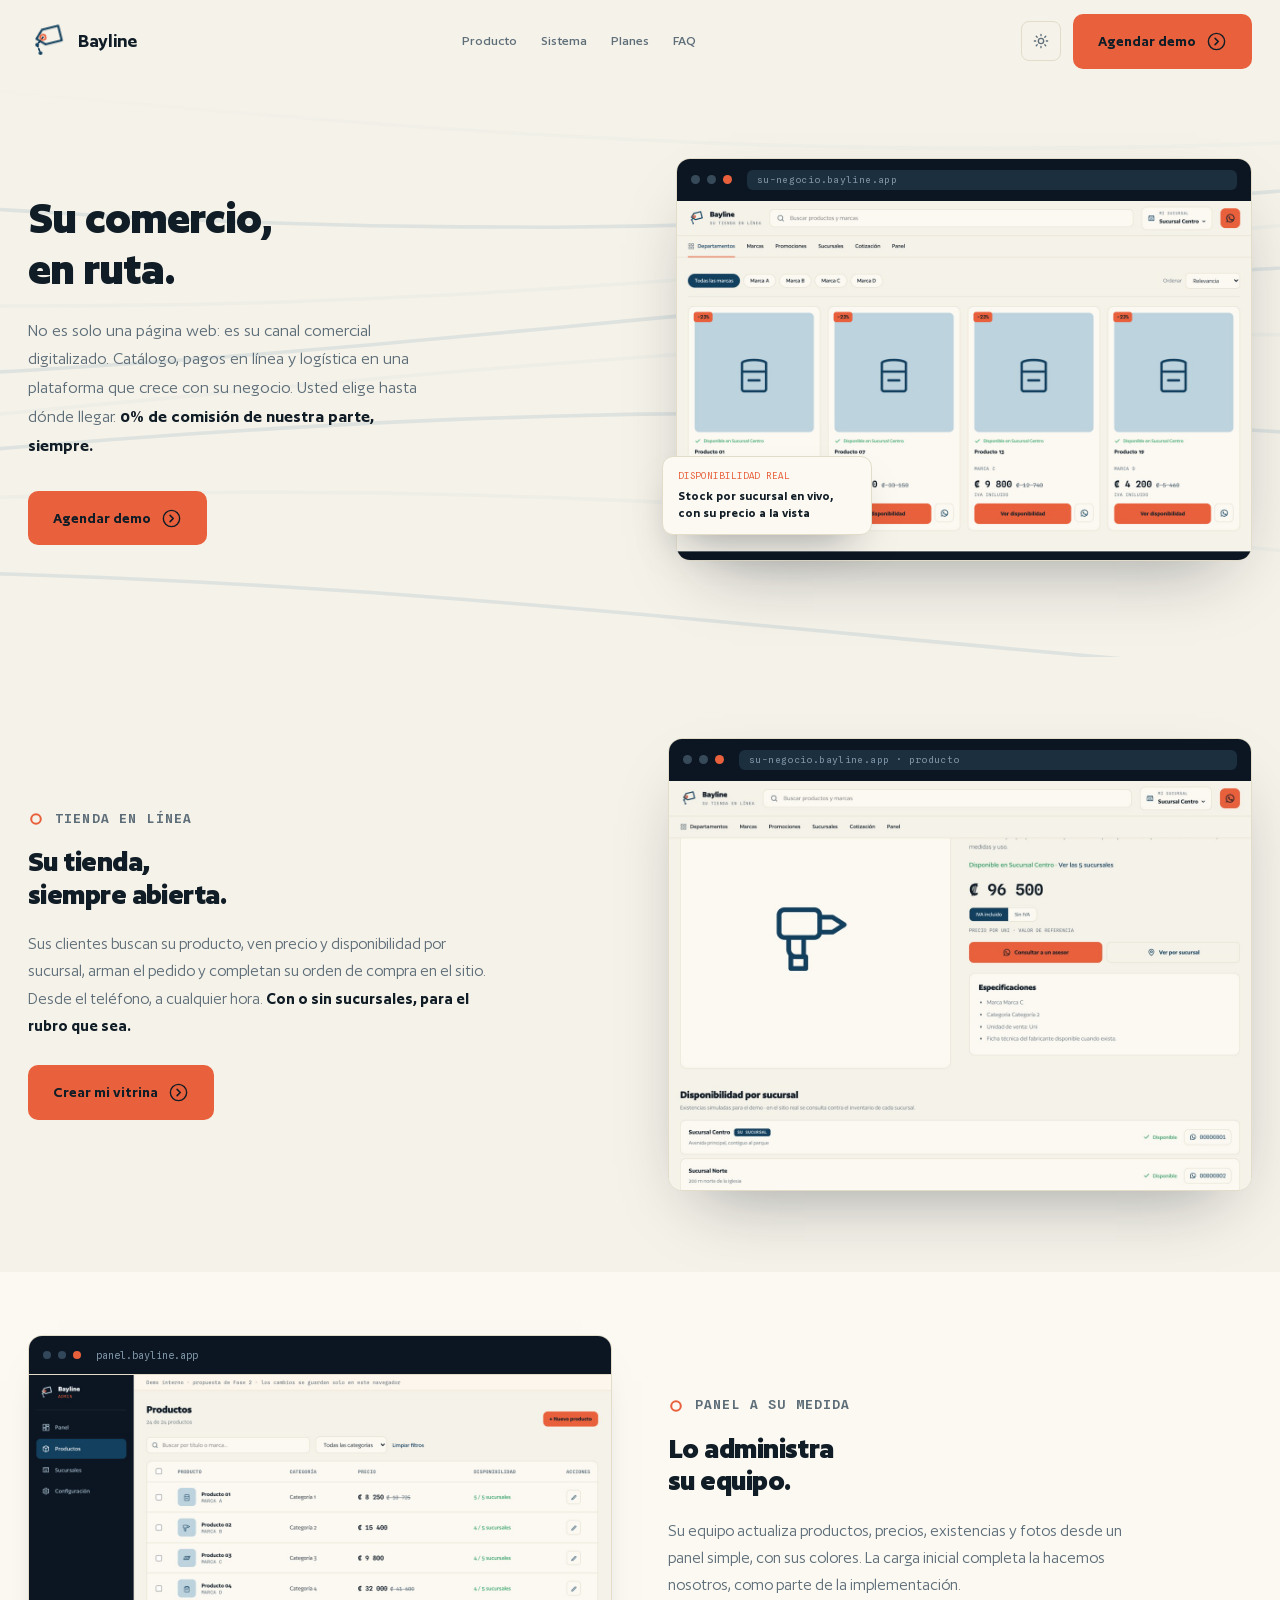
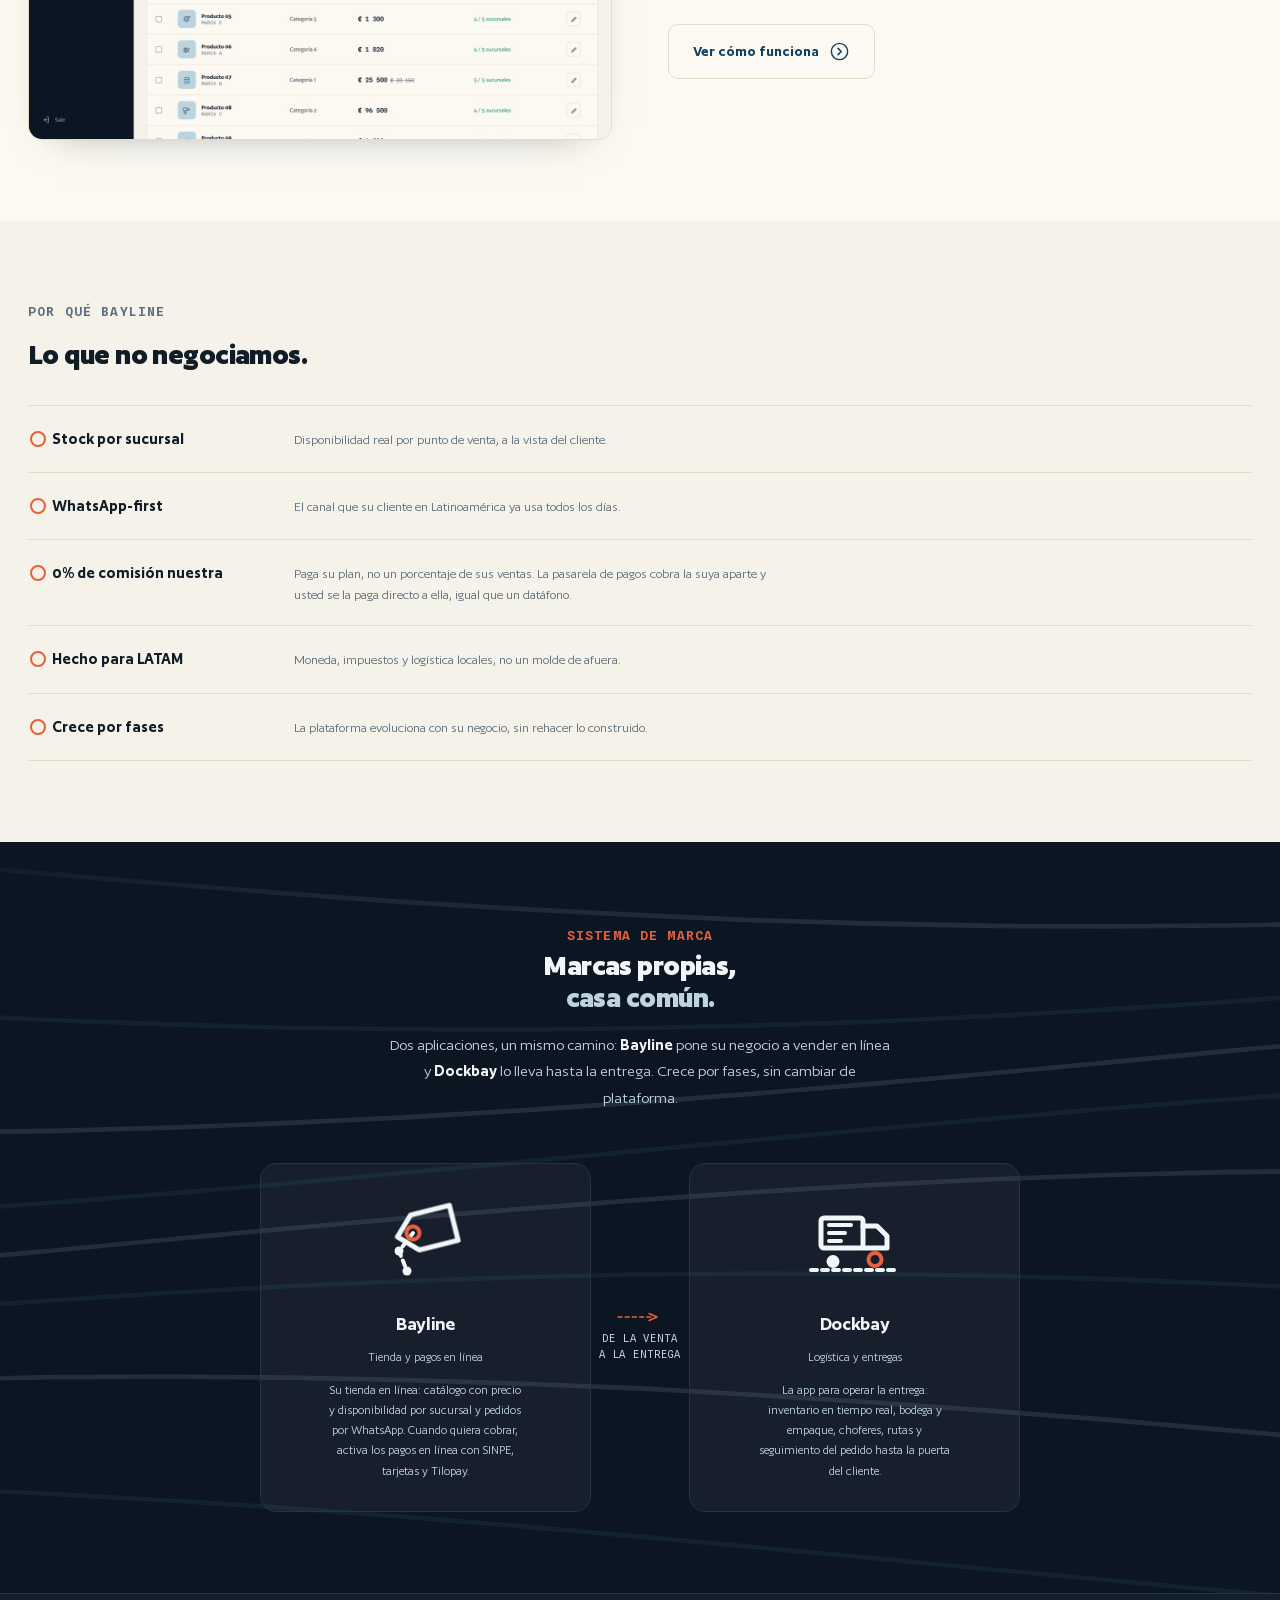
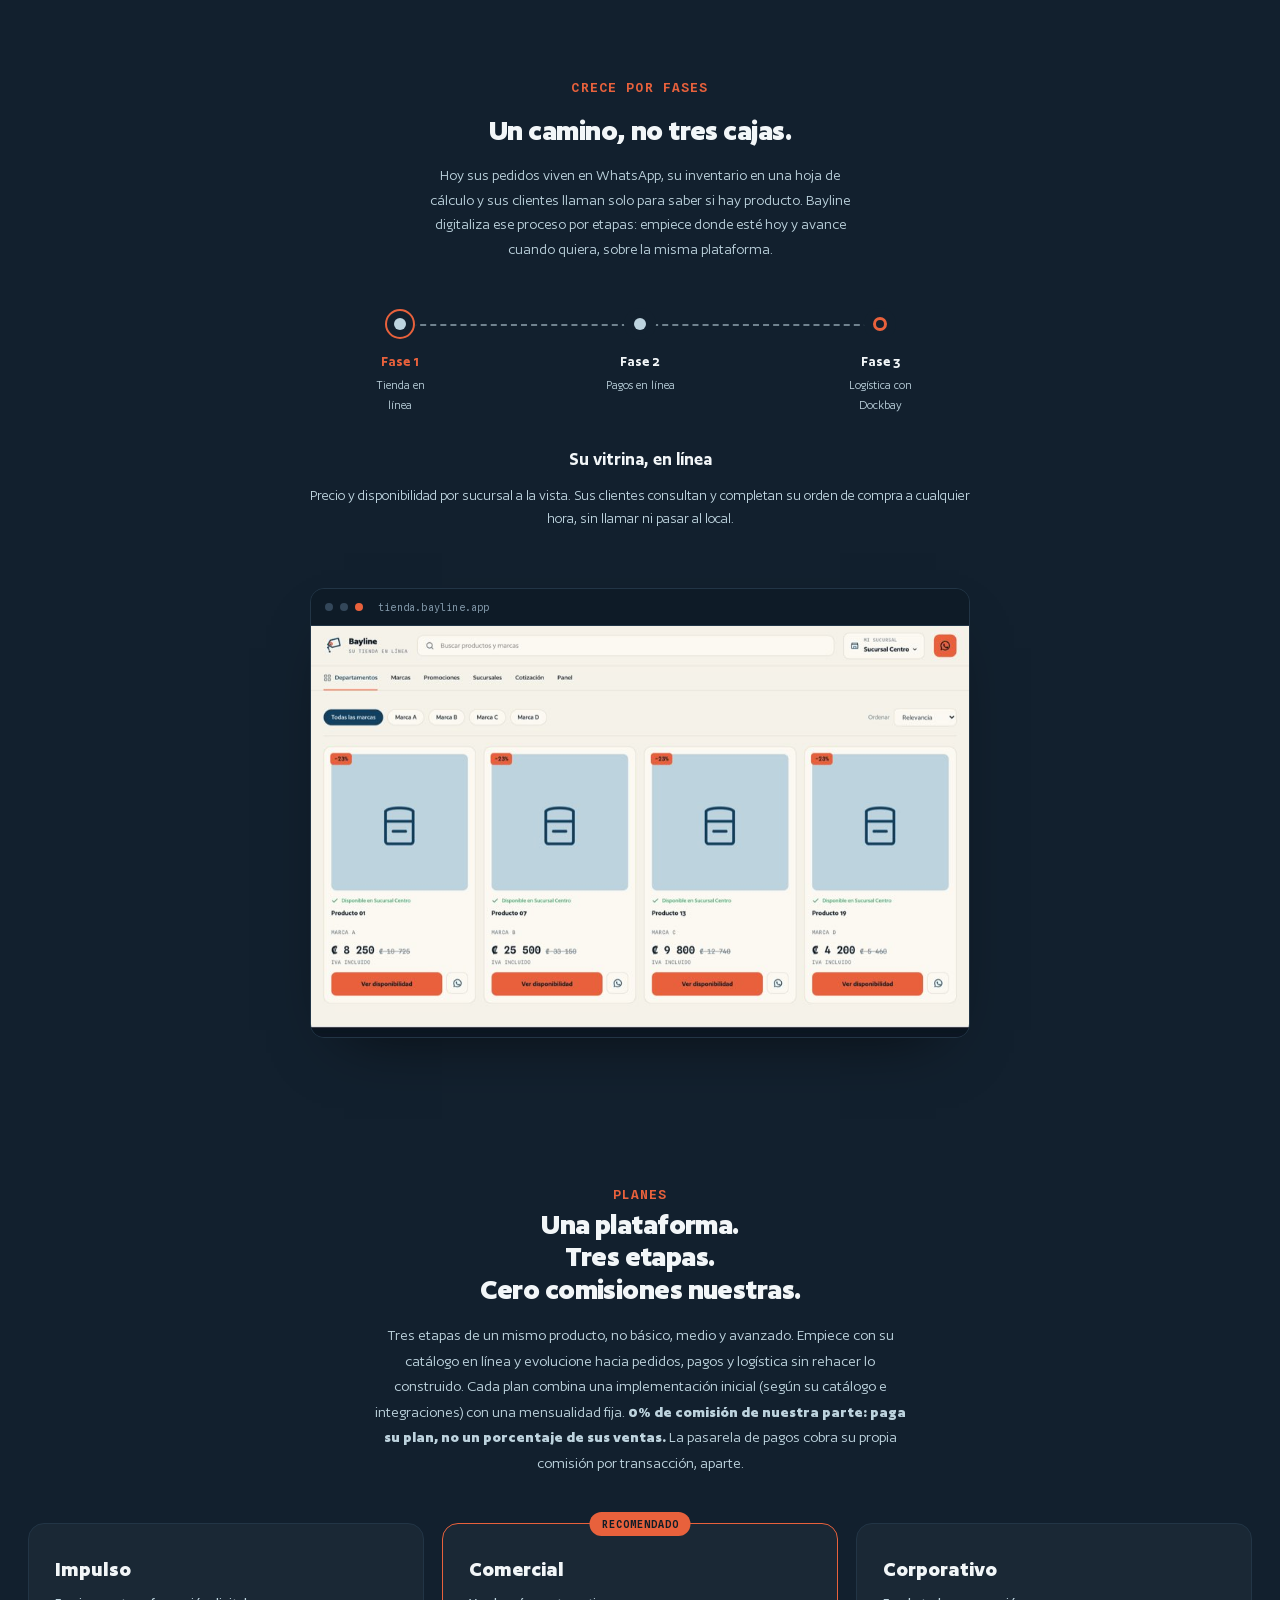
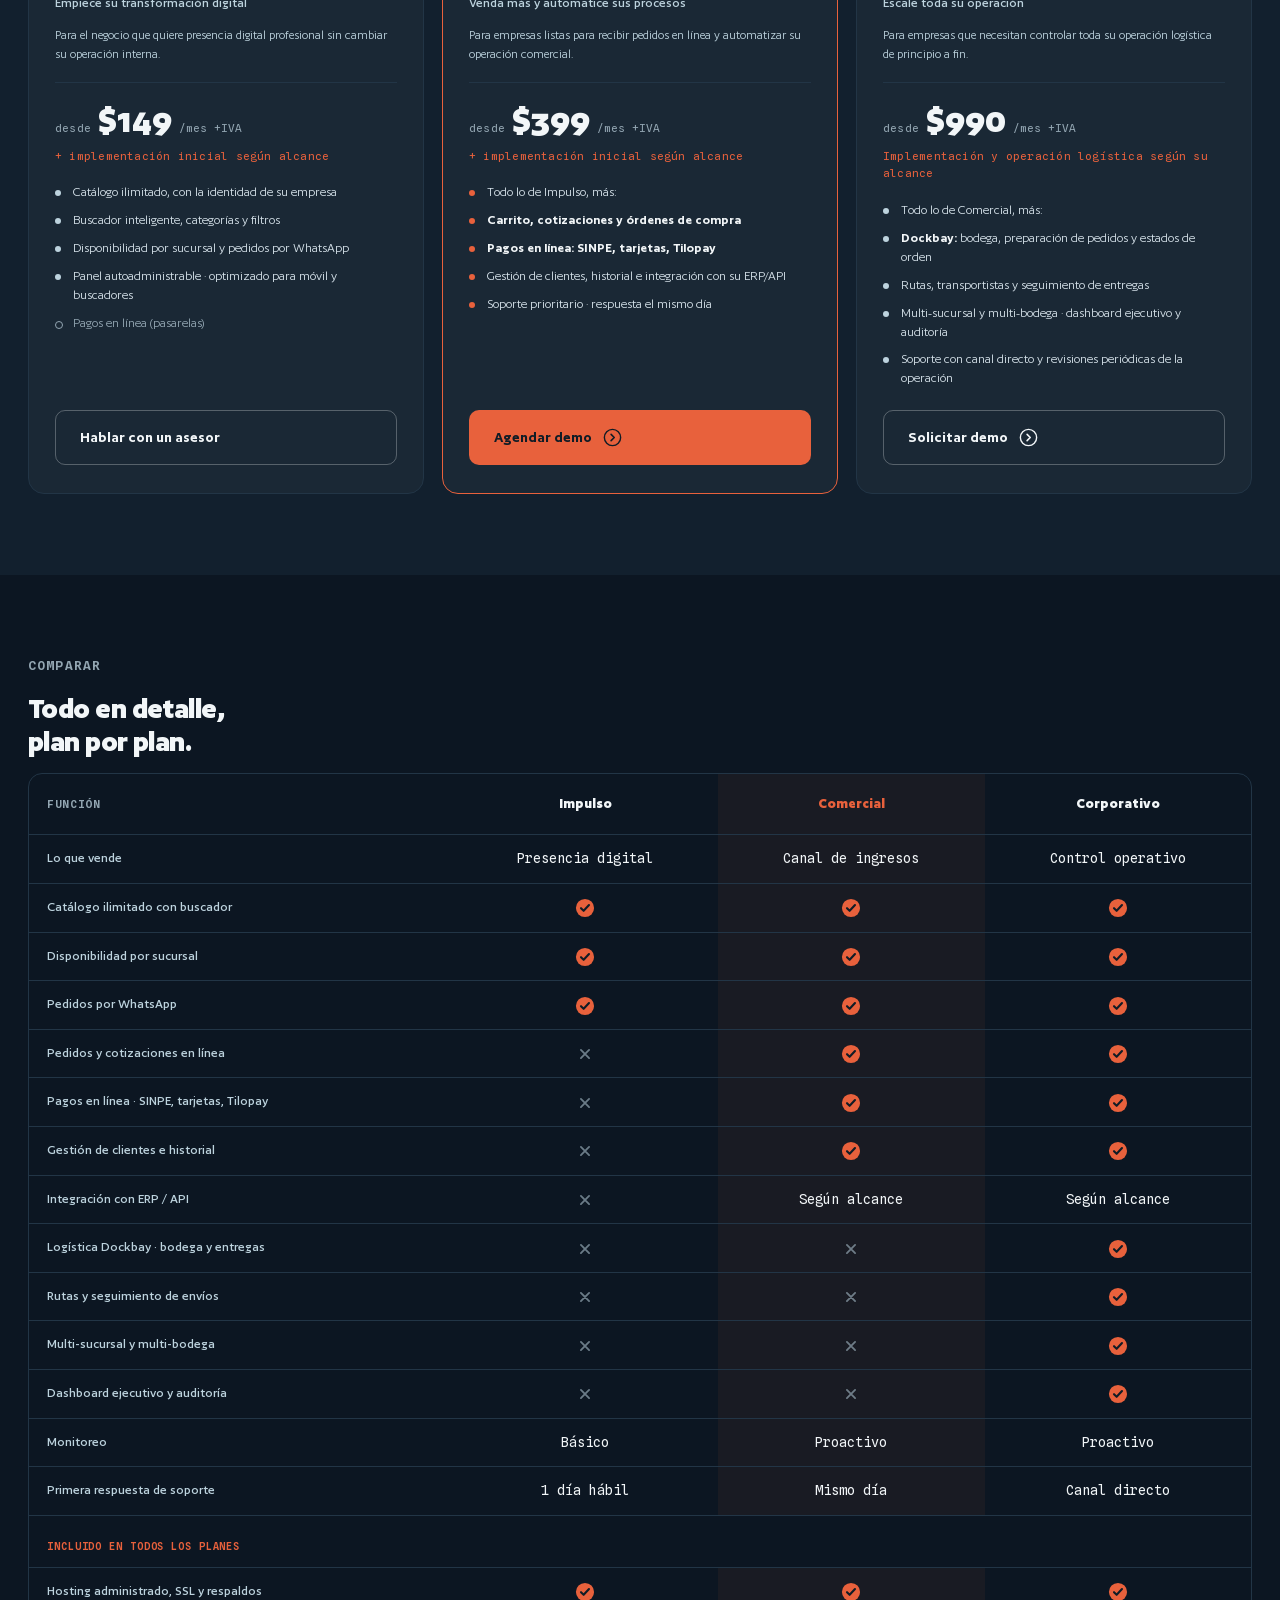
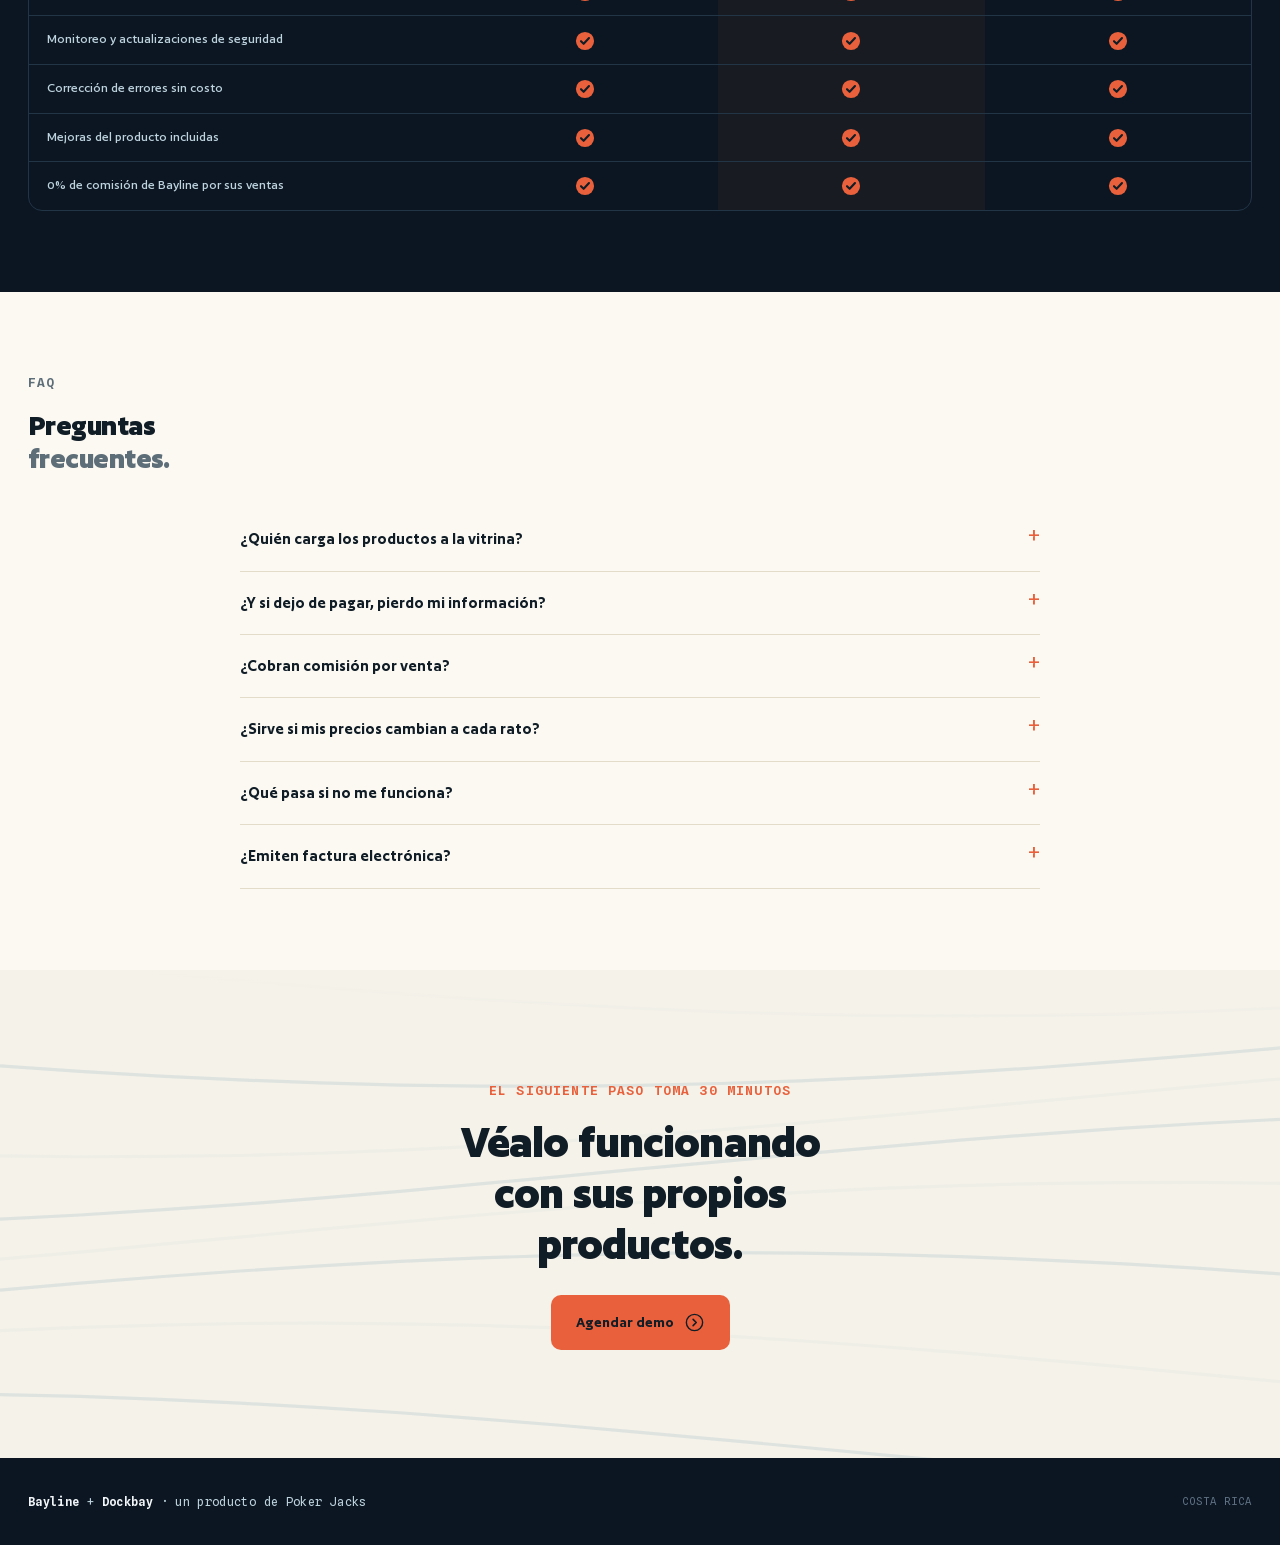
==== index.html @ 74c21e9f "correo: los CTA y la pagina de datos pasan a hola@poker-jacks.tech Cloudflare Email Routing quedo ha" ====
<!doctype html>
<html lang="es">
<meta charset="utf-8">
<meta name="viewport" content="width=device-width, initial-scale=1, viewport-fit=cover">
<title>Bayline · su comercio, en ruta</title><link rel="icon" href="/favicon.svg" type="image/svg+xml"><link rel="icon" href="/favicon.ico" sizes="32x32"><link rel="apple-touch-icon" href="/icono-180.png">
<meta name="description" content="Bayline es la plataforma de comercio para negocios de Costa Rica: catálogo, pagos en línea y logística en un solo lugar, con 0% de comisión de nuestra parte.">

<meta property="og:type" content="website">
<meta property="og:site_name" content="Bayline">
<meta property="og:title" content="Bayline · su comercio, en ruta">
<meta property="og:description" content="Bayline es la plataforma de comercio para negocios de Costa Rica: catálogo, pagos en línea y logística en un solo lugar, con 0% de comisión de nuestra parte.">
<meta property="og:url" content="https://poker-jacks.github.io/bayline/">
<meta property="og:locale" content="es_CR">
<meta name="twitter:card" content="summary">
<script>document.documentElement.classList.add('js')</script>
<style>
@font-face{font-family:'Author';font-style:normal;font-weight:400;src:url([data-uri]) format('woff2');}
@font-face{font-family:'Author';font-style:normal;font-weight:500;src:url([data-uri]) format('woff2');}
@font-face{font-family:'Author';font-style:normal;font-weight:600;src:url([data-uri]) format('woff2');}
@font-face{font-family:'Author';font-style:normal;font-weight:700;src:url([data-uri]) format('woff2');}
@font-face{font-family:'Spline Sans Mono';font-style:normal;font-weight:400 600;src:url([data-uri]) format('woff2');}


:root{
  /* paleta batimétrica Bayline */
  --carta:#F5F2E9; --marea:#0C1622; --sonda:#12405E; --canal:#3E7CA6;
  --bajio:#BDD3DE; --boya:#E8613C; --boya-d:#cf4f28; --tinta:#101C26;
  --espuma:#F2F6F8; --gris:#5E6E79;
  /* tokens tema claro (carta = la casa) */
  --ground:#F5F2E9; --surface:#FBF9F2; --ink:#101C26; --brand:#12405E;
  --muted:#5E6E79; --line-c:#E2DCC9;
  --contour:url("data:image/svg+xml,%3Csvg xmlns='http://www.w3.org/2000/svg' width='72' height='48'%3E%3Cg fill='none' stroke='%2312405E' stroke-width='1' opacity='0.06'%3E%3Cpath d='M0 8q18 -6 36 0t36 0'/%3E%3Cpath d='M0 20q18 -6 36 0t36 0'/%3E%3Cpath d='M0 32q18 -6 36 0t36 0'/%3E%3Cpath d='M0 44q18 -6 36 0t36 0'/%3E%3C/g%3E%3C/svg%3E");
  --accent:#E8613C;
  --sans:'Author',-apple-system,'Helvetica Neue',Arial,sans-serif;
  --mono:'Spline Sans Mono',ui-monospace,SFMono-Regular,Menlo,monospace;
  /* escala tipográfica del manual: ×1.25 sobre 1rem, siempre en rem */
  --s-1:.8rem; --s0:1rem; --s1:1.25rem; --s2:1.5625rem; --s3:1.953rem; --s4:2.441rem; --s5:3.052rem;
  --ez:cubic-bezier(.3,0,.2,1);
  --wrap:1280px;
}
@media (prefers-color-scheme: dark){
  :root{ --ground:#0C1622; --surface:#12202E; --ink:#F2F6F8; --brand:#BDD3DE;
    --muted:#93A6B2; --line-c:#223546; }
}
:root[data-theme="light"]{ --ground:#F5F2E9; --surface:#FBF9F2; --ink:#101C26;
  --brand:#12405E; --muted:#5E6E79; --line-c:#E2DCC9; }
:root[data-theme="dark"]{ --ground:#0C1622; --surface:#12202E; --ink:#F2F6F8;
  --brand:#BDD3DE; --muted:#93A6B2; --line-c:#223546; }

*{box-sizing:border-box}
html{scroll-behavior:smooth}
body{margin:0;background:var(--ground);color:var(--ink);
  font-family:var(--sans);font-size:1rem;line-height:1.6;-webkit-font-smoothing:antialiased;
  overflow-x:clip;transition:background .3s,color .3s}
img,svg{display:block;max-width:100%}
a{color:inherit;text-decoration:none}
h1,h2,h3{margin:0;font-weight:700;text-wrap:balance;line-height:1.04}
h1{letter-spacing:-.02em}
h2{letter-spacing:-.018em}
h3{font-weight:600;letter-spacing:-.01em;font-size:var(--s1)}
p{margin:0}
.wrap{max-width:var(--wrap);margin:0 auto;padding:0 28px}

/* utilidad mono: "la mono anota, nunca titula" */
.kick{font-family:var(--mono);font-size:var(--s-1);letter-spacing:.09em;text-transform:uppercase;
  color:var(--boya);font-weight:600;display:inline-block}
.data{font-family:var(--mono);font-variant-numeric:tabular-nums;letter-spacing:.02em}

/* CTA: fondo boya + texto tinta (la señal de boya real). Cero gradiente/glow. */
.btn{display:inline-flex;align-items:center;gap:9px;font-family:var(--sans);font-weight:600;
  font-size:15.5px;padding:14px 24px;border-radius:10px;cursor:pointer;border:1.5px solid transparent;
  transition:transform .18s var(--ez),background .18s,border-color .18s}
.btn.pri{background:var(--boya);color:var(--tinta)}
.btn.pri:hover{background:var(--boya-d);transform:translateY(-2px)}
.btn.gho{background:transparent;color:var(--brand);border-color:var(--line-c)}
.btn.gho:hover{border-color:var(--brand);transform:translateY(-2px)}
.dark-band .btn.gho{color:var(--espuma);border-color:rgba(242,246,248,.28)}
.dark-band .btn.gho:hover{border-color:var(--espuma)}

/* textura batimétrica de fondo (al equipo le gusta); desvanecida arriba para no chocar con el nav */
.contours{position:absolute;inset:0;width:100%;height:100%;pointer-events:none;z-index:0;
  -webkit-mask-image:linear-gradient(180deg,transparent,#000 80px);mask-image:linear-gradient(180deg,transparent,#000 80px)}
.contours use{color:var(--canal)}

/* franja aviso */
.ann{background:var(--marea);color:#bcd0dc;text-align:center;font-family:var(--mono);
  font-size:11.5px;letter-spacing:.07em;padding:9px 14px;text-transform:uppercase}
.ann a{color:var(--boya);border-bottom:1px solid var(--boya);padding-bottom:1px}

/* nav */
.nav{position:sticky;top:0;z-index:60;background:var(--ground);
  border-bottom:1px solid transparent;transition:border-color .3s}
.nav.on{border-bottom-color:var(--line-c)}
.nav .wrap{display:flex;align-items:center;gap:26px;padding:14px 28px}
.brandmark{display:flex;align-items:center;gap:10px}
.brandmark svg{width:40px;height:40px;color:var(--brand)}
.brandmark .wm{font-family:var(--sans);font-weight:600;font-size:20px;letter-spacing:-.015em;color:var(--ink)}
.navlinks{display:flex;gap:24px;margin:0 auto}
.navlinks a{font-size:14px;color:var(--muted);font-weight:500}
.navlinks a:hover{color:var(--ink)}
.navtools{display:flex;align-items:center;gap:12px}
.navtoggle{display:none;background:none;border:1px solid var(--line-c);color:var(--muted);
  width:40px;height:40px;border-radius:8px;cursor:pointer;place-items:center;
  transition:border-color .2s,color .2s}
.navtoggle:hover{border-color:var(--muted);color:var(--ink)}
.theme{background:none;border:1px solid var(--line-c);color:var(--muted);width:40px;height:40px;
  border-radius:8px;cursor:pointer;display:grid;place-items:center;transition:border-color .2s,color .2s}
.theme:hover{color:var(--ink);border-color:var(--brand)}
.btn:focus-visible,.navlinks a:focus-visible,.faq summary:focus-visible,.theme:focus-visible,.navtoggle:focus-visible,.plan .btn:focus-visible{
  outline:2px solid var(--boya);outline-offset:3px;border-radius:8px}
.theme svg{width:16px;height:16px}

/* hero */
.hero{position:relative;overflow:hidden;background:var(--ground)}
.hero .wrap{position:relative;z-index:1;display:grid;grid-template-columns:1.02fr .98fr;gap:48px;
  align-items:center;padding-top:74px;padding-bottom:96px}
.hero h1{font-size:clamp(var(--s4),6vw,var(--s5));letter-spacing:-.02em;margin:20px 0 0}
.hero h1 .rt{color:inherit}
.hero .lead{font-size:18px;color:var(--muted);max-width:46ch;margin:22px 0 30px}
.hero .lead b{color:var(--ink);font-weight:600}
.heroctas{display:flex;gap:12px;flex-wrap:wrap}
.rubros{margin-top:44px;padding-top:22px;border-top:1px solid var(--line-c)}
.rubros .lbl{font-family:var(--mono);font-size:10.5px;letter-spacing:.12em;text-transform:uppercase;color:var(--muted)}
.rubros .row{display:flex;gap:26px;flex-wrap:wrap;margin-top:12px;font-weight:600;font-size:14px;color:var(--brand)}

/* franja de confianza */
.trustbar{border-block:1px solid var(--line-c);background:var(--surface)}
.trustbar .wrap{display:flex;flex-wrap:wrap;gap:10px 30px;justify-content:center;align-items:center;
  padding:16px 28px;font-family:var(--mono);font-size:11.5px;letter-spacing:.05em;text-transform:uppercase;color:var(--muted)}
.trustbar .k{color:var(--boya)}

/* mockup de tienda (plano, sin fotos) */
.mock{position:relative}
.win{background:var(--surface);border:1px solid var(--line-c);border-radius:14px;overflow:hidden;
  box-shadow:0 30px 70px -30px rgba(12,22,34,.4)}
.shot{width:100%;display:block;border:0}
.win .bar{display:flex;align-items:center;gap:7px;padding:11px 14px;background:var(--marea)}
.win .bar i{width:9px;height:9px;border-radius:50%;background:#374a5a;display:block}
.win .bar i.b{background:var(--boya)}
.win .bar .u{flex:1;height:20px;margin-left:8px;border-radius:6px;background:#1c2f3f;
  display:flex;align-items:center;padding:0 10px}
.win .bar .u span{font-family:var(--mono);font-size:9.5px;color:#7f95a6;letter-spacing:.04em}
.win .top{display:flex;align-items:center;justify-content:space-between;padding:14px 16px;border-bottom:1px solid var(--line-c)}
.win .top .s{font-family:var(--mono);font-size:10px;color:var(--muted);letter-spacing:.08em;text-transform:uppercase}
.win .top .search{flex:1;height:28px;border:1px solid var(--line-c);border-radius:7px;margin-right:12px;
  display:flex;align-items:center;padding:0 10px}
.win .top .search span{font-family:var(--mono);font-size:10px;color:var(--muted)}
.grid{display:grid;grid-template-columns:repeat(3,1fr);gap:12px;padding:16px}
.pcard{border:1px solid var(--line-c);border-radius:9px;padding:11px;background:var(--ground);position:relative}
.pcard .ph{aspect-ratio:1;border-radius:6px;background:var(--bajio) var(--contour);background-size:auto,72px 48px;margin-bottom:10px;display:grid;place-items:center;overflow:hidden}
.prodico{color:var(--sonda);opacity:.9}
.pcard .ph .prodico{width:56%;height:56%}
.pcard .nm{font-size:12.5px;font-weight:600;line-height:1.25;color:var(--ink)}
.pcard .pr{font-family:var(--mono);font-size:11px;color:var(--brand);margin-top:6px;font-variant-numeric:tabular-nums}
.pcard .st{font-family:var(--mono);font-size:9px;letter-spacing:.06em;text-transform:uppercase;color:var(--muted);margin-top:3px}
.pcard.hot{border-color:var(--boya)}
.pcard.hot .ring{position:absolute;top:-8px;right:-8px;width:22px;height:22px;border:2px solid var(--boya);border-radius:50%;background:var(--surface)}
.pill{position:absolute;left:-14px;bottom:26px;background:var(--surface);border:1px solid var(--line-c);
  border-radius:11px;padding:12px 15px;box-shadow:0 20px 44px -22px rgba(12,22,34,.5);max-width:210px}
.pill .k{font-family:var(--mono);font-size:9px;letter-spacing:.1em;text-transform:uppercase;color:var(--boya)}
.pill .v{font-size:13px;font-weight:600;margin-top:5px;line-height:1.3;color:var(--ink)}

/* secciones */
.sec{padding:clamp(72px,9vh,116px) 0;position:relative}
#panel{padding-top:clamp(52px,7vh,84px)}
#planes{padding-top:clamp(56px,7vh,92px);--ground:#12202E}
.sec.alt{background:var(--surface)}
.split{display:grid;grid-template-columns:1fr 1fr;gap:56px;align-items:center}
.eyerow{display:flex;align-items:center;gap:11px;margin-bottom:16px}
.numchip{font-family:var(--mono);font-size:12px;color:var(--tinta);background:var(--boya);
  padding:2px 8px;border-radius:5px;font-weight:600}
.eyerow .kick{color:var(--muted)}
.sec h2{font-size:clamp(var(--s2),4vw,var(--s3));max-width:15ch}
.sec h2 .dim{color:var(--muted)}
.sec .body{font-size:17px;color:var(--muted);max-width:52ch;margin:20px 0 26px}
.sec .body b{color:var(--ink);font-weight:600}
.panel{background:var(--ground);border:1px solid var(--line-c);border-radius:14px;padding:26px}
.sec.alt .panel{background:var(--surface)}
.panel .nums{display:flex;gap:28px;padding-bottom:16px;margin-bottom:16px;border-bottom:1px solid var(--line-c);flex-wrap:wrap}
.panel .nums .n b{font-size:30px;font-weight:700;display:block;line-height:1;color:var(--ink);font-variant-numeric:tabular-nums}
.panel .nums .n span{font-family:var(--mono);font-size:9.5px;letter-spacing:.1em;text-transform:uppercase;color:var(--muted);margin-top:3px;display:block}
.panel ul{list-style:none;margin:0;padding:0;display:flex;flex-direction:column;gap:11px}
.panel li{position:relative;padding-left:22px;font-size:14.5px;color:var(--muted);line-height:1.45}
.panel li:before{content:"";position:absolute;left:0;top:8px;width:7px;height:7px;border-radius:50%;
  border:2px solid var(--brand)}
.panel li b{color:var(--ink);font-weight:600}

/* mockup 01 — disponibilidad por sucursal */
.availcard{background:var(--surface);border:1px solid var(--line-c);border-radius:14px;padding:24px;box-shadow:0 16px 40px -30px rgba(12,22,34,.5)}
.ac-prod{display:flex;align-items:center;gap:14px;padding-bottom:16px;border-bottom:1px solid var(--line-c)}
.ac-img{width:56px;height:56px;border-radius:10px;background:var(--bajio);display:grid;place-items:center;flex-shrink:0;color:var(--sonda)}
.ac-img .prodico{width:58%;height:58%}
.ac-name{font-weight:600;color:var(--ink);font-size:15px}
.ac-price{font-family:var(--mono);color:var(--brand);font-size:13px;margin-top:3px;font-variant-numeric:tabular-nums}
.ac-lbl{font-family:var(--mono);font-size:10px;letter-spacing:.08em;text-transform:uppercase;color:var(--muted);margin:16px 0 11px}
.ac-branches{display:flex;flex-direction:column;gap:9px}
.acb{display:flex;justify-content:space-between;font-size:14px;color:var(--ink)}
.acb .ok{font-family:var(--mono);font-size:12px;color:var(--brand);font-variant-numeric:tabular-nums}
.acb .out{font-family:var(--mono);font-size:12px;color:var(--muted)}
.ac-wa{margin-top:18px;padding-top:16px;border-top:1px solid var(--line-c);text-align:center;font-family:var(--sans);font-weight:600;font-size:13px;color:var(--boya)}

/* mockup 02 — panel de administración */
.admintable{background:var(--surface);border:1px solid var(--line-c);border-radius:14px;overflow:hidden;box-shadow:0 16px 40px -30px rgba(12,22,34,.5)}
.at-bar{display:flex;align-items:center;gap:7px;padding:11px 14px;background:var(--marea);border-bottom:1px solid var(--line-c)}
.at-bar i{width:8px;height:8px;border-radius:50%;background:#33475a;display:block}
.at-bar i.b{background:var(--boya)}
.at-bar span{margin-left:8px;font-family:var(--mono);font-size:10px;color:#7f95a6}
.at-head,.at-row{display:grid;grid-template-columns:1fr 56px 92px;gap:14px;align-items:center;padding:12px 18px}
.at-head{font-family:var(--mono);font-size:9.5px;letter-spacing:.08em;text-transform:uppercase;color:var(--muted)}
.at-head span:nth-child(n+2),.at-row span:nth-child(n+2){text-align:right}
.at-row{font-size:13.5px;color:var(--ink);border-top:1px solid var(--line-c)}
.at-row span:first-child{font-weight:500}
.at-row span:nth-child(2){font-family:var(--mono);color:var(--brand);font-variant-numeric:tabular-nums}
.at-row.low span:nth-child(2){color:var(--boya)}
.at-row span:nth-child(3){font-family:var(--mono);color:var(--muted);font-variant-numeric:tabular-nums}
.at-foot{padding:13px 18px;border-top:1px solid var(--line-c);font-family:var(--mono);font-size:11px;letter-spacing:.02em;color:var(--muted)}

/* banda de marca (sistema) */
.dark-band{--ground:#0C1622;--surface:#12202E;--ink:#F2F6F8;--brand:#BDD3DE;--muted:#93A6B2;--line-c:#223546;
  background:var(--ground);color:var(--ink);position:relative;overflow:hidden}
.brandsys{position:relative;z-index:1;text-align:center}
.brandsys h2{font-size:clamp(var(--s2),4vw,var(--s3));color:var(--espuma);max-width:none}
.brandsys h2 .dim{color:var(--bajio)}
.brandsys .sub{color:var(--bajio);max-width:56ch;margin:18px auto 0;font-size:16.5px}
.brandsys .sub b{color:var(--espuma);font-weight:600}
.pair{display:grid;grid-template-columns:1fr auto 1fr;gap:8px;align-items:center;max-width:760px;margin:52px auto 0}
.markcard{background:rgba(255,255,255,.04);border:1px solid var(--line-c);border-radius:16px;padding:30px 26px;
  font:inherit;color:inherit;text-align:center;width:100%;cursor:pointer;
  transition:transform .25s var(--ez),border-color .25s,background .25s}
.markcard:hover{transform:translateY(-4px);border-color:rgba(232,97,60,.5);background:rgba(255,255,255,.06)}
.markcard:focus-visible{outline:2px solid var(--boya);outline-offset:3px}
.markcard svg.mk{width:96px;height:96px;margin:0 auto;color:var(--espuma)}
.markcard .nm{font-family:var(--sans);font-size:var(--s1);letter-spacing:-.015em;text-transform:none;color:var(--espuma);margin-top:18px;font-weight:600}
.markcard .ph{font-family:var(--sans);font-size:12.5px;letter-spacing:0;text-transform:none;color:var(--bajio);margin-top:8px}
.markcard .desc{font-size:13px;color:var(--bajio);margin:12px auto 0;line-height:1.55;max-width:32ch}
.arrow{display:flex;flex-direction:column;align-items:center;gap:9px}
.arrow .arw{width:46px;height:10px}
.arrow span{font-family:var(--mono);font-size:10.5px;letter-spacing:.08em;text-transform:uppercase;color:var(--bajio);line-height:1.5;text-align:center}
.endorse{margin-top:46px;font-family:var(--mono);font-size:11px;letter-spacing:.16em;text-transform:uppercase;color:var(--muted)}

/* banda "crece por fases" — la ruta con waypoints (los 3 puntos = las 3 fases) */
.phaseband.dark-band{--ground:#12202E}
.phaseband{border-top:1px solid rgba(189,211,222,.12);text-align:center}
.phaseband .kick{color:var(--boya)}
.phaseband h2{font-size:clamp(var(--s1),3.4vw,var(--s3));color:var(--espuma);max-width:none;margin-top:14px}
.phaseband .lead{color:var(--bajio);max-width:54ch;margin:16px auto 0;font-size:15.5px}
.route-track{position:relative;display:grid;grid-template-columns:repeat(3,1fr);max-width:720px;margin:52px auto 0}
.route-track::before{content:"";position:absolute;top:10px;left:16.6%;right:16.6%;height:0;z-index:0;opacity:.55;border-top:2px dashed var(--bajio);
  }
.stop{position:relative;z-index:1;display:flex;flex-direction:column;align-items:center;text-align:center;padding:0 6px}
.stop .mk2{width:20px;height:20px;border-radius:50%;display:grid;place-items:center;background:var(--ground);box-shadow:0 0 0 6px var(--ground)}
.stop .mk2 i{width:12px;height:12px;border-radius:50%;background:var(--bajio);display:block}
.stop.dest .mk2 i{width:14px;height:14px;background:transparent;border:3px solid var(--boya);box-sizing:border-box}
.stop .fn{font-size:14.5px;font-weight:600;color:var(--espuma);margin-top:16px}
.stop .fl{font-size:12.5px;color:var(--bajio);margin-top:3px;max-width:15ch}
/* stops = pestañas interactivas */
.stop{cursor:pointer;background:none;border:0;font:inherit;color:inherit;transition:transform .2s var(--ez)}
.stop:hover{transform:translateY(-2px)}
.stop:focus-visible{outline:2px solid var(--boya);outline-offset:4px;border-radius:10px}
.stop .mk2 i{transition:background .25s,border-color .25s}
.stop.active .fn{color:var(--boya)}
.stop.active .mk2{outline:2px solid var(--boya);outline-offset:3px;border-radius:50%}
.stop.dest.active .mk2 i{background:transparent;border-color:var(--boya)}
/* panel de simulación por fase */
.phase-sim{position:relative;max-width:660px;margin:40px auto 0;min-height:296px}
.simhint{font-family:var(--mono);font-size:11px;letter-spacing:.05em;text-transform:uppercase;color:var(--muted);margin:18px auto 0}
.sim{display:none}
.sim.on{display:block;animation:simfade .38s var(--ez)}
@keyframes simfade{from{opacity:0;transform:translateY(10px)}to{opacity:1;transform:none}}
.simwin{background:#152634;border:1px solid var(--line-c);border-radius:14px;overflow:hidden;text-align:left;box-shadow:0 26px 64px -34px rgba(0,0,0,.7)}
.simbar{display:flex;align-items:center;gap:7px;padding:10px 14px;background:#0e1b27;border-bottom:1px solid var(--line-c)}
.simbar i{width:8px;height:8px;border-radius:50%;background:#33475a;display:block}
.simbar i.b{background:var(--boya)}
.simbar .u{margin-left:8px;font-family:var(--mono);font-size:10px;color:#7f95a6;letter-spacing:.02em}
.simbody{padding:16px}
/* sim 1 · tienda */
.shop{display:grid;grid-template-columns:repeat(3,1fr);gap:10px}
.pc{border:1px solid var(--line-c);border-radius:9px;padding:10px;background:#101f2b}
.pc .im{aspect-ratio:16/11;border-radius:6px;background:var(--bajio) var(--contour);background-size:auto,72px 48px;opacity:.9;margin-bottom:9px;display:grid;place-items:center;overflow:hidden}
.pc .im .prodico{width:34%;height:52%}
.pc .t{font-size:12px;font-weight:600;color:var(--espuma);line-height:1.2}
.pc .p{font-family:var(--mono);font-size:11px;color:var(--bajio);margin-top:5px}
.pc .s{font-family:var(--mono);font-size:9px;letter-spacing:.05em;text-transform:uppercase;color:var(--muted);margin-top:2px}
/* sim 2 · pagos */
.pay{display:flex;flex-direction:column;gap:13px;max-width:420px;margin:0 auto}
.paylines{display:flex;flex-direction:column;gap:8px}
.pay .row{display:flex;justify-content:space-between;font-size:13px;color:var(--bajio)}
.pay .row .num{font-family:var(--mono);color:var(--espuma);font-variant-numeric:tabular-nums}
.pay .row.total{border-top:1px solid var(--line-c);padding-top:10px;font-weight:600;color:var(--espuma);font-size:14.5px}
.pms{display:flex;gap:8px}
.pm{flex:1;text-align:center;padding:9px 6px;border:1px solid var(--line-c);border-radius:8px;font-size:12px;color:var(--muted)}
.pm.sel{border-color:var(--boya);color:var(--espuma);background:rgba(232,97,60,.08)}
.paybtn{background:var(--boya);color:var(--tinta);border:0;border-radius:9px;padding:12px;font-family:var(--sans);font-weight:600;font-size:14px;cursor:default;font-variant-numeric:tabular-nums}
.payok{display:flex;align-items:center;gap:8px;justify-content:center;font-size:12.5px;color:#8fd6b0}
.payok svg{width:15px;height:15px}
/* sim 3 · logística */
.logi{display:flex;flex-direction:column;gap:14px}
.logiroute{display:grid;grid-template-columns:repeat(3,1fr);position:relative;margin:2px 8px 2px}
.logiroute::before{content:"";position:absolute;top:6px;left:16.6%;right:16.6%;height:0;opacity:.55;border-top:2px dashed var(--bajio)}
.ls{display:flex;flex-direction:column;align-items:center;gap:6px;position:relative;z-index:1}
.ls i{width:13px;height:13px;border-radius:50%;background:var(--bajio);box-shadow:0 0 0 5px #152634}
.ls.d i{background:transparent;border:2.5px solid var(--boya);box-sizing:border-box}
.ls span{font-family:var(--mono);font-size:9.5px;letter-spacing:.04em;text-transform:uppercase;color:var(--muted)}
.orders{display:flex;flex-direction:column;gap:7px}
.ord{display:flex;align-items:center;gap:11px;padding:9px 12px;border:1px solid var(--line-c);border-radius:8px;background:#101f2b}
.ord .oid{font-family:var(--mono);font-size:10.5px;color:var(--bajio);flex-shrink:0}
.ord .d{font-size:12px;color:var(--espuma);flex:1}
.opill{font-family:var(--mono);font-size:9.5px;letter-spacing:.05em;text-transform:uppercase;padding:3px 9px;border-radius:20px;white-space:nowrap;flex-shrink:0}
.opill.ruta{color:var(--boya);border:1px solid rgba(232,97,60,.5)}
.opill.bod{color:var(--muted);border:1px solid var(--line-c)}
.opill.ok{color:#8fd6b0;border:1px solid rgba(143,214,176,.4)}
.endorse b{color:var(--bajio);font-weight:600}

/* planes */
.plans{position:relative;z-index:1}
.plans .head{max-width:760px;margin:0 auto 46px;text-align:center}
.plans h2{font-size:clamp(var(--s2),4.4vw,var(--s3));color:var(--espuma);text-wrap:normal;line-height:1.04;max-width:none}
.plans h2 .rt{color:inherit}
.plans .head p{color:var(--bajio);margin:18px auto 0;font-size:16px;max-width:60ch}
.pgrid{display:grid;grid-template-columns:repeat(3,1fr);gap:18px;align-items:stretch}
.plan{background:rgba(255,255,255,.035);border:1px solid var(--line-c);border-radius:16px;padding:28px 26px;
  display:flex;flex-direction:column;position:relative;transition:transform .25s var(--ez),border-color .25s}
.plan:hover{transform:translateY(-5px);border-color:rgba(189,211,222,.4)}
.plan.pop{border-color:var(--boya)}
.poptag{position:absolute;top:-12px;left:50%;transform:translateX(-50%);background:var(--boya);color:var(--tinta);
  font-family:var(--mono);font-size:10px;letter-spacing:.1em;text-transform:uppercase;padding:4px 12px;border-radius:12px;font-weight:600;white-space:nowrap}
.plan .pn{font-size:22px;font-weight:700;color:var(--espuma)}
.plan .stage{font-family:var(--sans);font-size:13.5px;letter-spacing:0;text-transform:none;color:var(--bajio);font-weight:500;margin-top:6px}
.plan .ideal{font-size:13px;color:var(--bajio);margin:12px 0 18px;min-height:38px;line-height:1.45}
.plan .price{display:flex;align-items:baseline;gap:7px;flex-wrap:wrap;border-top:1px solid var(--line-c);padding-top:18px}
.price i{font-family:var(--mono);font-style:normal;font-size:11px;letter-spacing:.02em;color:var(--muted)}
.price b em{font-style:normal;font-size:.58em;letter-spacing:-.01em}
.plan .price b{font-family:var(--sans);font-size:clamp(30px,3vw,40px);font-weight:700;color:var(--espuma);line-height:1;font-variant-numeric:tabular-nums}
.plan .annual{font-family:var(--mono);font-size:11px;color:var(--boya);margin-top:8px;letter-spacing:.02em}
.plan .price span{font-family:var(--mono);font-size:11px;color:var(--muted)}
.plan ul{list-style:none;margin:18px 0 22px;padding:0;display:flex;flex-direction:column;gap:9px;flex:1}
.plan li{position:relative;padding-left:18px;font-size:13.5px;color:#d6e2ea;line-height:1.4}
.plan li:before{content:"";position:absolute;left:0;top:7px;width:6px;height:6px;border-radius:50%;background:var(--bajio)}
.plan.pop li:before{background:var(--boya)}
.plan li.no{color:var(--muted)}.plan li.no:before{background:none;border:1px solid var(--muted)}
.plan li b{color:var(--espuma);font-weight:600}
.pnotes{display:flex;justify-content:center;gap:14px 26px;flex-wrap:wrap;margin-top:34px;font-family:var(--mono);
  font-size:12.5px;letter-spacing:.02em;color:var(--muted)}
.pnotes b{color:var(--bajio);font-weight:600}
/* garantías + tabla comparativa */
.allincl{margin:34px 0 6px;padding:16px 22px;border:1px solid var(--line-c);border-radius:14px;
  display:flex;flex-wrap:wrap;align-items:center;gap:10px 26px;background:rgba(255,255,255,.03)}
.allincl .ai-t{font-family:var(--mono);font-size:10.5px;letter-spacing:.09em;text-transform:uppercase;color:var(--boya);font-weight:600}
.ai-items{display:flex;flex-wrap:wrap;gap:9px 24px}
.ai-items span{font-size:13px;color:var(--bajio);display:inline-flex;align-items:center;gap:8px}
.ai-items span:before{content:"";width:5px;height:5px;border-radius:50%;background:var(--bajio);flex-shrink:0}
.cmp-wrap{margin-top:16px;overflow-x:auto;border:1px solid var(--line-c);border-radius:14px}
.cmp{width:100%;border-collapse:collapse;min-width:620px}
.cmp th,.cmp td{padding:13px 18px;font-size:13.5px;text-align:center}
.cmp thead th{font-family:var(--sans);font-weight:700;font-size:15px;color:var(--espuma);padding:18px}
.cmp thead th:first-child{text-align:left;font-family:var(--mono);font-size:11px;font-weight:600;letter-spacing:.06em;text-transform:uppercase;color:var(--muted)}
.cmp thead .hl{color:var(--boya)}
.cmp tbody tr{border-top:1px solid var(--line-c)}
.cmp tbody th{text-align:left;font-weight:500;color:var(--bajio);font-size:13.5px}
.cmp tbody td{color:var(--espuma);font-family:var(--mono);font-variant-numeric:tabular-nums}
.cmp td.yes{color:var(--espuma);font-family:var(--sans);font-weight:600}
.cmp td.no{color:var(--muted)}
.cmp .hl{background:rgba(232,97,60,.06)}
.cmp .ic{width:20px;height:20px;display:inline-block;vertical-align:middle}
.cmp .ic.yes{color:#7fce9f}
.cmp .ic.no{color:var(--muted);opacity:.7}
.cmp .dash{color:var(--muted)}
.cmp .grp th{padding-top:22px;font-family:var(--mono);font-size:10px;letter-spacing:.09em;text-transform:uppercase;color:var(--boya);font-weight:600}

/* faq */
.faq{max-width:800px;margin:34px auto 0}
.faq details{border-bottom:1px solid var(--line-c)}
.faq summary{font-size:16.5px;font-weight:600;padding:18px 0;cursor:pointer;list-style:none;
  display:flex;justify-content:space-between;gap:16px;color:var(--ink)}
.faq summary::-webkit-details-marker{display:none}
.faq summary:after{content:"+";color:var(--boya);font-family:var(--mono);font-size:20px;font-weight:400;line-height:1}
.faq details[open] summary:after{content:"–"}
.faq .a{padding:0 0 18px;color:var(--muted);font-size:15px;max-width:66ch;line-height:1.6}

/* final */
.final{text-align:center;position:relative;overflow:hidden;padding:clamp(96px,12vh,150px) 0}
.final .wrap{position:relative;z-index:1}
.final h2{font-size:clamp(var(--s3),5vw,var(--s5));max-width:16ch;margin:14px auto 26px}
.final h2 .rt{color:inherit}
.finalctas{display:flex;gap:12px;justify-content:center;flex-wrap:wrap}

/* footer */
.foot{background:var(--marea);color:#93a6b2;padding:34px 0;font-family:var(--mono);font-size:12px;letter-spacing:.03em}
.foot .wrap{display:flex;justify-content:space-between;gap:16px;flex-wrap:wrap;align-items:center}
.foot .em{color:var(--bajio)}
.foot .em b{color:var(--espuma);font-weight:600}
.foot .dr{color:#5e7183;text-transform:uppercase;font-size:10.5px;letter-spacing:.1em}

/* reveal */
.rv{opacity:1;transform:none}
.js .rv{opacity:0;transform:translateY(22px)}
.js .rv.in{opacity:1;transform:none;transition:opacity .7s var(--ez),transform .7s var(--ez);transition-delay:calc(var(--i,0)*80ms)}

/* ---- motion de los logos (canónico del manual) ---- */
/* Bayline: la etiqueta aparece y su hilo se traza solo desde el ojal */
.animate .route{animation:draw .64s var(--ez) .12s both}
.animate .wp1{animation:pop .16s ease-out .40s both}
.animate .wp2{animation:pop .16s ease-out .62s both}
.animate .ring{animation:ringpop .18s cubic-bezier(.2,1.4,.4,1) .76s both}
.animate .tagwrap{transform-box:view-box;transform-origin:36px 39px;animation:tagin .2s ease-out both}
/* Dockbay: cuerpo y manifiesto visibles desde t0; SOLO la carretera se dibuja; el aro-rueda queda quieto */
.animate .road{animation:drawdb .64s var(--ez) .12s both}
@keyframes draw{
  0%{stroke-dasharray:100;stroke-dashoffset:100}
  99%{stroke-dasharray:100;stroke-dashoffset:0}
  100%{stroke-dasharray:13.5 11.3;stroke-dashoffset:0}}
@keyframes drawdb{
  0%{stroke-dasharray:100;stroke-dashoffset:100}
  99%{stroke-dasharray:100;stroke-dashoffset:0}
  100%{stroke-dasharray:6.82 5.68;stroke-dashoffset:0}}
@keyframes pop{0%{transform:scale(0)}100%{transform:scale(1)}}
@keyframes ringpop{0%{transform:scale(.85);opacity:0}100%{transform:scale(1);opacity:1}}
@keyframes tagin{0%{opacity:0;transform:scale(.9)}100%{opacity:1;transform:scale(1)}}
.wp1,.wp2{transform-box:fill-box;transform-origin:center}
.ring{transform-box:fill-box;transform-origin:center}

@media(max-width:940px){
  .hero .wrap{grid-template-columns:1fr;gap:40px;padding-bottom:72px}
  .mock{order:2}
  .split{grid-template-columns:1fr;gap:36px}
  .pgrid{grid-template-columns:1fr;max-width:440px;margin:0 auto}
  .navtoggle{display:grid;order:3}
  .navlinks{display:none;position:absolute;top:100%;left:0;right:0;flex-direction:column;
    gap:0;margin:0;padding:8px 20px 16px;background:var(--ground);
    border-bottom:1px solid var(--line-c)}
  .navlinks.open{display:flex}
  .navlinks a{padding:13px 0;font-size:15px;border-top:1px solid var(--line-c)}
  .nav .wrap{gap:12px;padding:12px 20px;position:relative}
  .navtools{gap:8px}
  .navtools .btn.pri{padding:10px 15px;font-size:13.5px;white-space:nowrap}
  .theme{width:38px;height:38px}
  .pair{grid-template-columns:1fr;gap:14px}
  .arrow{margin:4px auto}
  .trustbar .wrap{gap:8px 18px;font-size:10.5px}
}
@media(prefers-reduced-motion:reduce){
  *{animation:none!important;transition:none!important;scroll-behavior:auto!important}
  .rv,.js .rv{opacity:1;transform:none}
}

/* El problema */
#problema h2{max-width:22ch}
#problema .body+.body{margin-top:-8px}
/* Diferenciadores */
#porque h2{max-width:none}
.diffs{margin-top:34px;border-top:1px solid var(--line-c)}
.diff{display:grid;grid-template-columns:240px 1fr;gap:24px;padding:20px 2px;border-bottom:1px solid var(--line-c);align-items:baseline}
.diff .dl{position:relative;padding-left:22px;font-family:var(--sans);font-size:16.5px;font-weight:600;color:var(--ink)}
.diff .dl::before{content:"";position:absolute;left:0;top:5px;width:12px;height:12px;border:2.3px solid var(--boya);border-radius:50%}
.diff .dp{font-size:14px;color:var(--muted);line-height:1.5;max-width:62ch}
@media(max-width:720px){.diff{grid-template-columns:1fr;gap:4px;padding:16px 2px}.diff .dp{padding-left:18px}}
/* Crece por fases — descripción por fase */
.phase-caps{max-width:660px;margin:28px auto 6px;min-height:104px;text-align:center}
.pcap{display:none}.pcap.on{display:block}
.pcap b{font-family:var(--sans);font-size:19px;color:var(--espuma);font-weight:600}
.pcap p{font-size:15px;color:var(--bajio);line-height:1.55;margin-top:9px}
.glowlines{filter:blur(3px) drop-shadow(0 0 6px rgba(232,97,60,.35))}
.glowlines polyline{fill:none;stroke:#E8613C;stroke-width:2.4;stroke-linecap:round;stroke-dasharray:5 100;stroke-dashoffset:0;opacity:0}
@keyframes lightRun{
  0%{stroke-dashoffset:0;opacity:0}
  12%{opacity:.42}
  38%{stroke-dashoffset:-100;opacity:0}
  100%{stroke-dashoffset:-100;opacity:0}
}
@media (prefers-reduced-motion:no-preference){
  .glowlines polyline{animation:lightRun 8s linear infinite}
}
.boyachip{display:inline-flex;align-items:center}
.boyachip svg{width:16px;height:16px;display:block}
.btn .arr{width:21px;height:21px;margin-left:1px}
@media(max-width:720px){.diff .dl::before{top:4px}}
@media(max-width:640px){
  .cmp{min-width:0;table-layout:fixed}
  .cmp th,.cmp td{padding:9px 4px;font-size:11px}
  .cmp thead th:first-child{width:38%;font-size:9.5px}
  .cmp tbody th{font-size:10.5px;padding-left:9px;line-height:1.3}
  .cmp thead th:nth-child(n+2){width:20.6%}
  .cmp thead th:not(:first-child){font-size:10.5px}
  .cmp .ic{width:15px;height:15px}
  .cmp .grp th{font-size:9px}
}

/* ====== contacto: funciona con o sin programa de correo ====== */
.cscrim{position:fixed;inset:0;background:rgba(12,22,34,.62);z-index:200;display:none;
place-items:center;padding:22px}
.cscrim.on{display:grid}
.cbox{background:var(--surface,#fff);border:1px solid var(--line-c,#e6e2d8);border-radius:16px;
padding:28px 26px;max-width:440px;width:100%;box-shadow:0 30px 70px rgba(12,22,34,.3)}
.cbox h3{margin:0 0 6px;font-size:20px;letter-spacing:-.01em}
.cbox p{margin:0 0 18px;color:var(--muted,#5E6E79);font-size:14.5px;line-height:1.55}
.cmail{display:flex;align-items:center;gap:10px;background:var(--ground,#F5F2E9);
border:1px solid var(--line-c,#e6e2d8);border-radius:11px;padding:12px 14px;margin-bottom:8px}
.cmail span{flex:1;font-family:var(--mono,ui-monospace);font-size:14px;word-break:break-all;color:var(--ink,#101C26)}
.cmail button{flex-shrink:0;border:1px solid var(--line-c,#e6e2d8);background:var(--surface,#fff);
border-radius:8px;padding:7px 12px;font-family:inherit;font-size:12.5px;font-weight:600;
color:var(--ink,#101C26);cursor:pointer}
.cmail button:hover{border-color:var(--sonda,#12405E)}
.cok{font-size:12.5px;color:var(--ok,#2f7d5c);margin:0 0 14px;min-height:17px}
.cacts{display:flex;flex-direction:column;gap:9px}
.cacts a{display:flex;align-items:center;justify-content:center;gap:8px;border-radius:10px;
padding:12px 16px;font-weight:600;font-size:14px;text-decoration:none;border:1.5px solid transparent}
.cacts .g{background:var(--boya,#E8613C);color:var(--ink,#101C26)}
.cacts .o{border-color:var(--line-c,#e6e2d8);color:var(--ink,#101C26)}
.cclose{margin-top:16px;background:none;border:0;font-family:inherit;font-size:13px;
color:var(--muted,#5E6E79);cursor:pointer;text-decoration:underline;padding:0}

.cbox form{display:flex;flex-direction:column;gap:13px}
.cfield{display:flex;flex-direction:column;gap:5px}
.cfield label{font-size:12.5px;font-weight:600;color:var(--ink,#101C26)}
.cfield input,.cfield textarea{font-family:inherit;font-size:14.5px;color:var(--ink,#101C26);
background:var(--ground,#F5F2E9);border:1px solid var(--line-c,#e6e2d8);border-radius:10px;
padding:11px 13px;width:100%}
.cfield textarea{min-height:88px;resize:vertical}
.cfield input:focus,.cfield textarea:focus{outline:2px solid var(--sonda,#12405E);outline-offset:1px}
.cerr{font-size:12.5px;color:var(--boya,#E8613C);margin:0}
.cerr:empty{display:none}
.csend{background:var(--boya,#E8613C);color:var(--ink,#101C26);border:0;border-radius:10px;
padding:13px 18px;font-family:inherit;font-weight:600;font-size:14.5px;cursor:pointer;width:100%}
.csend:disabled{opacity:.6;cursor:default}
.calt{font-size:12.5px;color:var(--muted,#5E6E79);text-align:center;margin:2px 0 0;line-height:1.5}
.calt a{color:var(--boya,#E8613C);text-decoration:underline;text-underline-offset:2px}
.cdone{text-align:center;padding:8px 0 4px}
.cdone .tick{width:52px;height:52px;border-radius:50%;background:var(--boya,#E8613C);
display:grid;place-items:center;margin:0 auto 14px}

.cconsent{display:flex;gap:10px;align-items:flex-start;cursor:pointer;
  font-size:13px;line-height:1.55;color:var(--muted,#5E6E79)}
.cconsent input{appearance:none;-webkit-appearance:none;flex:0 0 auto;
  width:18px;height:18px;margin:1px 0 0;border:1.5px solid var(--line-c,#e6e2d8);
  border-radius:5px;background:var(--ground,#F5F2E9);cursor:pointer;position:relative}
.cconsent input:checked{background:var(--boya,#E8613C);border-color:var(--boya,#E8613C)}
.cconsent input:checked::after{content:'';position:absolute;left:5px;top:1px;
  width:5px;height:10px;border:solid var(--ink,#101C26);border-width:0 2px 2px 0;
  transform:rotate(42deg)}
.cconsent input:focus-visible{outline:2px solid var(--sonda,#12405E);outline-offset:2px}
.cconsent a{color:var(--boya,#E8613C);text-decoration:underline;text-underline-offset:2px}
</style>

<!-- Iconografía de producto · monoline carta náutica (reemplaza recuadros vacíos) -->
<svg width="0" height="0" style="position:absolute" aria-hidden="true" focusable="false">
  <symbol id="i-taladro" viewBox="0 0 48 48"><g fill="none" stroke="currentColor" stroke-width="2.2" stroke-linecap="round" stroke-linejoin="round"><rect x="7" y="13" width="19" height="13" rx="2.5"/><path d="M26 16.5h6l5.5 3.5-5.5 3.5h-6"/><path d="M11.5 26v5.5a3.5 3.5 0 0 0 3.5 3.5h3.5v-9"/><path d="M12.5 35h7v5.5h-7z"/></g></symbol>
  <symbol id="i-saco" viewBox="0 0 48 48"><g fill="none" stroke="currentColor" stroke-width="2.2" stroke-linecap="round" stroke-linejoin="round"><path d="M13 15v24a2 2 0 0 0 2 2h18a2 2 0 0 0 2-2V15"/><path d="M13 15c2.5-3.5 19.5-3.5 22 0"/><path d="M13 23h22"/><path d="M19 31h10"/></g></symbol>
  <symbol id="i-lamina" viewBox="0 0 48 48"><g fill="none" stroke="currentColor" stroke-width="2.2" stroke-linecap="round" stroke-linejoin="round"><path d="M8 32l7-16h25l-7 16z"/><path d="M15 32l7-16"/><path d="M21.5 32l7-16"/><path d="M28 32l7-16"/></g></symbol>
  <symbol id="i-pintura" viewBox="0 0 48 48"><g fill="none" stroke="currentColor" stroke-width="2.2" stroke-linecap="round" stroke-linejoin="round"><path d="M13 19v19a3 3 0 0 0 3 3h16a3 3 0 0 0 3-3V19"/><ellipse cx="24" cy="19" rx="11" ry="3.2"/><path d="M16 18c0-5 16-5 16 0"/><path d="M18 30h12"/></g></symbol>
  <symbol id="i-manguera" viewBox="0 0 48 48"><g fill="none" stroke="currentColor" stroke-width="2.2" stroke-linecap="round" stroke-linejoin="round"><circle cx="22" cy="25" r="12"/><circle cx="22" cy="25" r="5.5"/><path d="M31 17l5-4"/><path d="M36 13l3.5 1-1 3.5"/></g></symbol>
  <symbol id="i-bomba" viewBox="0 0 48 48"><g fill="none" stroke="currentColor" stroke-width="2.2" stroke-linecap="round" stroke-linejoin="round"><rect x="9" y="21" width="17" height="16" rx="2.5"/><circle cx="17.5" cy="29" r="4"/><path d="M15 21v-4h6v4"/><path d="M26 25h7v-4"/><path d="M33 21h4"/><path d="M30 37v-6h4"/></g></symbol>
</svg>

<!-- defs: contornos batimétricos + logos -->
<svg width="0" height="0" style="position:absolute" aria-hidden="true"><defs>
  <g id="bl-contours">
    <polyline points="0 0 25 2.4 50 4.7 75 6.9 100 9 125 11 150 12.8 175 14.3 200 15.6 225 16.7 250 17.4 275 17.9 300 18 325 17.8 350 17.4 375 16.6 400 15.5" fill="none" stroke="#BDD3DE" stroke-width="1" opacity=".12"/>
    <polyline points="0 33.6 25 35.3 50 36.8 75 38 100 38.9 125 39.6 150 39.9 175 40 200 39.7 225 39.1 250 38.3 275 37.1 300 35.7 325 34.1 350 32.2 375 30.2 400 28" fill="none" stroke="#3E7CA6" stroke-width="1" opacity=".12"/>
    <polyline points="0 61.7 25 62 50 61.9 75 61.6 100 60.9 125 59.9 150 58.7 175 57.2 200 55.5 225 53.6 250 51.5 275 49.3 300 47 325 44.6 350 42.3 375 39.9 400 37.7" fill="none" stroke="#BDD3DE" stroke-width="1" opacity=".12"/>
    <polyline points="0 81.5 25 80.2 50 78.6 75 76.9 100 74.9 125 72.8 150 70.5 175 68.2 200 65.8 225 63.5 250 61.2 275 59 300 56.8 325 54.9 350 53.1 375 51.6 400 50.3" fill="none" stroke="#3E7CA6" stroke-width="1" opacity=".12"/>
    <polyline points="0 94 25 91.8 50 89.4 75 87.1 100 84.7 125 82.4 150 80.2 175 78.2 200 76.3 225 74.6 250 73.1 275 71.9 300 71 325 70.4 350 70.1 375 70 400 70.3" fill="none" stroke="#BDD3DE" stroke-width="1" opacity=".12"/>
    <polyline points="0 103.7 25 101.5 50 99.5 75 97.7 100 96.1 125 94.7 150 93.6 175 92.8 200 92.2 225 92 250 92.1 275 92.5 300 93.2 325 94.2 350 95.4 375 96.9 400 98.6" fill="none" stroke="#3E7CA6" stroke-width="1" opacity=".12"/>
    <polyline points="0 116.3 25 115.3 50 114.6 75 114.1 100 114 125 114.2 150 114.7 175 115.5 200 116.5 225 117.9 250 119.5 275 121.3 300 123.2 325 125.4 350 127.6 375 129.9 400 132.3" fill="none" stroke="#BDD3DE" stroke-width="1" opacity=".12"/>
    <polyline points="0 136.3 25 136.9 50 137.8 75 139 100 140.4 125 142 150 143.9 175 145.9 200 148.1 225 150.4 250 152.7 275 155.1 300 157.4 325 159.7 350 161.9 375 163.9 400 165.8" fill="none" stroke="#3E7CA6" stroke-width="1" opacity=".12"/>
  </g>
</defs></svg>

<nav class="nav" id="nav"><div class="wrap">
  <a class="brandmark" href="#top" aria-label="Bayline · inicio">
    <svg id="navmark" viewBox="0 0 96 96" fill="none" aria-hidden="true"><g class="tagunit" transform="translate(0 5)" stroke="currentColor"><path class="route" d="M36 34 L22 52 L30 72" pathLength="100" fill="none" stroke-width="4" stroke-linecap="round" stroke-linejoin="round" stroke-dasharray="13.5 11.3"/><circle class="wp wp1" cx="22" cy="52" r="4.5" fill="currentColor" stroke="none"/><circle class="wp wp2" cx="30" cy="72" r="4.5" fill="currentColor" stroke="none"/><g class="tagwrap"><g transform="rotate(-14 36 34)"><path d="M38 16 L78 16 L78 52 L38 52 L20 34 Z" fill="none" stroke-width="5" stroke-linejoin="round"/><circle class="ring" cx="36" cy="34" r="6.5" fill="none" stroke="#E8613C" stroke-width="4"/></g></g></g></svg>
    <span class="wm">Bayline</span>
  </a>
  <div class="navlinks" id="navlinks">
    <a href="#producto">Producto</a><a href="#sistema">Sistema</a><a href="#planes">Planes</a><a href="#faq">FAQ</a>
  </div>
  <button class="navtoggle" id="navtoggle" aria-label="Abrir menú" aria-expanded="false" aria-controls="navlinks"><svg viewBox="0 0 24 24" fill="none" stroke="currentColor" stroke-width="2" stroke-linecap="round"><path d="M4 7h16M4 12h16M4 17h16"/></svg></button>
  <div class="navtools">
    <button class="theme" id="theme" aria-label="Cambiar tema"><svg viewBox="0 0 24 24" fill="none" stroke="currentColor" stroke-width="2" stroke-linecap="round"><circle cx="12" cy="12" r="4"/><path d="M12 2v2M12 20v2M4.9 4.9l1.4 1.4M17.7 17.7l1.4 1.4M2 12h2M20 12h2M4.9 19.1l1.4-1.4M17.7 6.3l1.4-1.4"/></svg></button>
    <a class="btn pri" href="#planes">Agendar demo<svg class="arr" viewBox="0 0 24 24" fill="none" aria-hidden="true"><circle cx="12" cy="12" r="9.3" stroke="currentColor" stroke-width="1.6"/><path d="M10.4 8.4l3.6 3.6-3.6 3.6" stroke="currentColor" stroke-width="1.8" stroke-linecap="round" stroke-linejoin="round"/></svg></a>
  </div>
</div></nav>

<header class="hero" id="top">
  <svg class="contours" viewBox="0 0 400 160" preserveAspectRatio="xMidYMid slice"><use href="#bl-contours"/><g class="glowlines" aria-hidden="true"><polyline points="0 0 25 2.4 50 4.7 75 6.9 100 9 125 11 150 12.8 175 14.3 200 15.6 225 16.7 250 17.4 275 17.9 300 18 325 17.8 350 17.4 375 16.6 400 15.5" pathLength="100" style="animation-delay:-0s"/><polyline points="0 33.6 25 35.3 50 36.8 75 38 100 38.9 125 39.6 150 39.9 175 40 200 39.7 225 39.1 250 38.3 275 37.1 300 35.7 325 34.1 350 32.2 375 30.2 400 28" pathLength="100" style="animation-delay:-3.1s"/><polyline points="0 61.7 25 62 50 61.9 75 61.6 100 60.9 125 59.9 150 58.7 175 57.2 200 55.5 225 53.6 250 51.5 275 49.3 300 47 325 44.6 350 42.3 375 39.9 400 37.7" pathLength="100" style="animation-delay:-6.2s"/><polyline points="0 81.5 25 80.2 50 78.6 75 76.9 100 74.9 125 72.8 150 70.5 175 68.2 200 65.8 225 63.5 250 61.2 275 59 300 56.8 325 54.9 350 53.1 375 51.6 400 50.3" pathLength="100" style="animation-delay:-1.6s"/><polyline points="0 94 25 91.8 50 89.4 75 87.1 100 84.7 125 82.4 150 80.2 175 78.2 200 76.3 225 74.6 250 73.1 275 71.9 300 71 325 70.4 350 70.1 375 70 400 70.3" pathLength="100" style="animation-delay:-4.7s"/><polyline points="0 103.7 25 101.5 50 99.5 75 97.7 100 96.1 125 94.7 150 93.6 175 92.8 200 92.2 225 92 250 92.1 275 92.5 300 93.2 325 94.2 350 95.4 375 96.9 400 98.6" pathLength="100" style="animation-delay:-2.3s"/><polyline points="0 116.3 25 115.3 50 114.6 75 114.1 100 114 125 114.2 150 114.7 175 115.5 200 116.5 225 117.9 250 119.5 275 121.3 300 123.2 325 125.4 350 127.6 375 129.9 400 132.3" pathLength="100" style="animation-delay:-5.4s"/><polyline points="0 136.3 25 136.9 50 137.8 75 139 100 140.4 125 142 150 143.9 175 145.9 200 148.1 225 150.4 250 152.7 275 155.1 300 157.4 325 159.7 350 161.9 375 163.9 400 165.8" pathLength="100" style="animation-delay:-7.0s"/></g></svg>
  <div class="wrap">
    <div>
      <h1 class="rv" style="--i:1">Su comercio,<br><span class="rt">en ruta.</span></h1>
      <p class="lead rv" style="--i:2">No es solo una página web: es su canal comercial digitalizado. Catálogo,
        pagos en línea y logística en una plataforma que crece con su negocio. Usted elige hasta dónde
        llegar. <b>0% de comisión de nuestra parte, siempre.</b></p>
      <div class="heroctas rv" style="--i:3">
        <a class="btn pri" href="#planes">Agendar demo<svg class="arr" viewBox="0 0 24 24" fill="none" aria-hidden="true"><circle cx="12" cy="12" r="9.3" stroke="currentColor" stroke-width="1.6"/><path d="M10.4 8.4l3.6 3.6-3.6 3.6" stroke="currentColor" stroke-width="1.8" stroke-linecap="round" stroke-linejoin="round"/></svg></a>
      </div>
    </div>
    <div class="mock rv" style="--i:2">
      <div class="win">
        <div class="bar"><i></i><i></i><i class="b"></i><div class="u"><span>su-negocio.bayline.app</span></div></div>
        <img class="shot" src="[data-uri]" alt="Tienda en línea Bayline: catálogo con precio y disponibilidad por sucursal">
      </div>
      <div class="pill"><div class="k">Disponibilidad real</div><div class="v">Stock por sucursal en vivo, con su precio a la vista</div></div>
    </div>
  </div>
</header>

<section class="sec" id="producto"><div class="wrap split">
  <div class="rv">
    <div class="eyerow"><span class="boyachip"><svg viewBox="0 0 18 18" fill="none" aria-hidden="true"><circle cx="9" cy="9" r="5.4" stroke="#E8613C" stroke-width="2.3"/></svg></span><span class="kick">Tienda en línea</span></div>
    <h2>Su tienda, siempre abierta.</h2>
    <p class="body">Sus clientes buscan su producto, ven precio y disponibilidad por sucursal, arman el
      pedido y completan su orden de compra en el sitio. Desde el teléfono, a cualquier hora. <b>Con o sin sucursales,
      para el rubro que sea.</b></p>
    <a class="btn pri" href="#planes">Crear mi vitrina<svg class="arr" viewBox="0 0 24 24" fill="none" aria-hidden="true"><circle cx="12" cy="12" r="9.3" stroke="currentColor" stroke-width="1.6"/><path d="M10.4 8.4l3.6 3.6-3.6 3.6" stroke="currentColor" stroke-width="1.8" stroke-linecap="round" stroke-linejoin="round"/></svg></a>
  </div>
  <div class="win rv" style="--i:1">
    <div class="bar"><i></i><i></i><i class="b"></i><div class="u"><span>su-negocio.bayline.app · producto</span></div></div>
    <img class="shot" src="[data-uri]" alt="Ficha de producto Bayline: precio y disponibilidad por sucursal con WhatsApp">
  </div>
</div></section>

<section class="sec alt" id="panel"><div class="wrap split">
  <div class="admintable rv" aria-hidden="true">
    <div class="at-bar"><i></i><i></i><i class="b"></i><span>panel.bayline.app</span></div>
    <img class="shot" src="[data-uri]" alt="Panel de administración Bayline: productos, precios y disponibilidad">
  </div>
  <div class="rv" style="--i:1">
    <div class="eyerow"><span class="boyachip"><svg viewBox="0 0 18 18" fill="none" aria-hidden="true"><circle cx="9" cy="9" r="5.4" stroke="#E8613C" stroke-width="2.3"/></svg></span><span class="kick">Panel a su medida</span></div>
    <h2>Lo administra su equipo.</h2>
    <p class="body">Su equipo actualiza productos, precios, existencias y fotos desde un panel simple, con
      sus colores. La carga inicial completa la hacemos nosotros, como parte de la implementación.</p>
    <a class="btn gho" href="#planes">Ver cómo funciona<svg class="arr" viewBox="0 0 24 24" fill="none" aria-hidden="true"><circle cx="12" cy="12" r="9.3" stroke="currentColor" stroke-width="1.6"/><path d="M10.4 8.4l3.6 3.6-3.6 3.6" stroke="currentColor" stroke-width="1.8" stroke-linecap="round" stroke-linejoin="round"/></svg></a>
  </div>
</div></section>

<!-- SISTEMA DE MARCA -->
<!-- DIFERENCIADORES -->
<section class="sec" id="porque"><div class="wrap">
  <div class="eyerow rv"><span class="kick">Por qué Bayline</span></div>
  <h2 class="rv" style="--i:1">Lo que no negociamos.</h2>
  <div class="diffs rv" style="--i:2">
    <div class="diff"><span class="dl">Stock por sucursal</span><span class="dp">Disponibilidad real por punto de venta, a la vista del cliente.</span></div>
    <div class="diff"><span class="dl">WhatsApp-first</span><span class="dp">El canal que su cliente en Latinoamérica ya usa todos los días.</span></div>
    <div class="diff"><span class="dl">0% de comisión nuestra</span><span class="dp">Paga su plan, no un porcentaje de sus ventas. La pasarela de pagos cobra la suya aparte y usted se la paga directo a ella, igual que un datáfono.</span></div>
    <div class="diff"><span class="dl">Hecho para LATAM</span><span class="dp">Moneda, impuestos y logística locales, no un molde de afuera.</span></div>
    <div class="diff"><span class="dl">Crece por fases</span><span class="dp">La plataforma evoluciona con su negocio, sin rehacer lo construido.</span></div>
  </div>
</div></section>

<section class="sec dark-band" id="sistema">
  <svg class="contours" viewBox="0 0 400 160" preserveAspectRatio="xMidYMid slice"><use href="#bl-contours"/><g class="glowlines" aria-hidden="true"><polyline points="0 0 25 2.4 50 4.7 75 6.9 100 9 125 11 150 12.8 175 14.3 200 15.6 225 16.7 250 17.4 275 17.9 300 18 325 17.8 350 17.4 375 16.6 400 15.5" pathLength="100" style="animation-delay:-0s"/><polyline points="0 33.6 25 35.3 50 36.8 75 38 100 38.9 125 39.6 150 39.9 175 40 200 39.7 225 39.1 250 38.3 275 37.1 300 35.7 325 34.1 350 32.2 375 30.2 400 28" pathLength="100" style="animation-delay:-3.1s"/><polyline points="0 61.7 25 62 50 61.9 75 61.6 100 60.9 125 59.9 150 58.7 175 57.2 200 55.5 225 53.6 250 51.5 275 49.3 300 47 325 44.6 350 42.3 375 39.9 400 37.7" pathLength="100" style="animation-delay:-6.2s"/><polyline points="0 81.5 25 80.2 50 78.6 75 76.9 100 74.9 125 72.8 150 70.5 175 68.2 200 65.8 225 63.5 250 61.2 275 59 300 56.8 325 54.9 350 53.1 375 51.6 400 50.3" pathLength="100" style="animation-delay:-1.6s"/><polyline points="0 94 25 91.8 50 89.4 75 87.1 100 84.7 125 82.4 150 80.2 175 78.2 200 76.3 225 74.6 250 73.1 275 71.9 300 71 325 70.4 350 70.1 375 70 400 70.3" pathLength="100" style="animation-delay:-4.7s"/><polyline points="0 103.7 25 101.5 50 99.5 75 97.7 100 96.1 125 94.7 150 93.6 175 92.8 200 92.2 225 92 250 92.1 275 92.5 300 93.2 325 94.2 350 95.4 375 96.9 400 98.6" pathLength="100" style="animation-delay:-2.3s"/><polyline points="0 116.3 25 115.3 50 114.6 75 114.1 100 114 125 114.2 150 114.7 175 115.5 200 116.5 225 117.9 250 119.5 275 121.3 300 123.2 325 125.4 350 127.6 375 129.9 400 132.3" pathLength="100" style="animation-delay:-5.4s"/><polyline points="0 136.3 25 136.9 50 137.8 75 139 100 140.4 125 142 150 143.9 175 145.9 200 148.1 225 150.4 250 152.7 275 155.1 300 157.4 325 159.7 350 161.9 375 163.9 400 165.8" pathLength="100" style="animation-delay:-7.0s"/></g></svg>
  <div class="wrap brandsys">
    <span class="kick rv">Sistema de marca</span>
    <h2 class="rv" style="--i:1">Marcas propias,<br><span class="dim">casa común.</span></h2>
    <p class="sub rv" style="--i:2">Dos aplicaciones, un mismo camino: <b>Bayline</b> pone su negocio a vender en línea
      y <b>Dockbay</b> lo lleva hasta la entrega. Crece por fases, sin cambiar de plataforma.</p>

    <div class="pair rv" style="--i:3">
      <button class="markcard mk-bl" type="button" aria-label="Animar el logo de Bayline">
        <svg class="mk" viewBox="0 0 96 96" fill="none" aria-hidden="true"><g class="tagunit" transform="translate(0 5)" stroke="currentColor"><path class="route" d="M36 34 L22 52 L30 72" pathLength="100" fill="none" stroke-width="4" stroke-linecap="round" stroke-linejoin="round" stroke-dasharray="13.5 11.3"/><circle class="wp wp1" cx="22" cy="52" r="4.5" fill="currentColor" stroke="none"/><circle class="wp wp2" cx="30" cy="72" r="4.5" fill="currentColor" stroke="none"/><g class="tagwrap"><g transform="rotate(-14 36 34)"><path d="M38 16 L78 16 L78 52 L38 52 L20 34 Z" fill="none" stroke-width="5" stroke-linejoin="round"/><circle class="ring" cx="36" cy="34" r="6.5" fill="none" stroke="#E8613C" stroke-width="4"/></g></g></g></svg>
        <div class="nm">Bayline</div>
        <div class="ph">Tienda y pagos en línea</div>
        <p class="desc">Su tienda en línea: catálogo con precio y disponibilidad por sucursal y pedidos por WhatsApp. Cuando quiera cobrar, activa los pagos en línea con SINPE, tarjetas y Tilopay.</p>
      </button>
      <div class="arrow">
        <svg class="arw" viewBox="0 0 46 10" fill="none" aria-hidden="true"><path d="M1 5 H36" stroke="var(--boya)" stroke-width="1.5" stroke-dasharray="4 3.2" stroke-linecap="round"/><path d="M32 1.5 L40 5 L32 8.5" stroke="var(--boya)" stroke-width="1.5" stroke-linecap="round" stroke-linejoin="round" fill="none"/></svg>
        <span>de la venta<br>a la entrega</span>
      </div>
      <button class="markcard mk-db" type="button" aria-label="Animar el logo de Dockbay">
        <svg class="mk" viewBox="0 0 96 96" fill="none" aria-hidden="true"><g stroke="currentColor"><path class="road" d="M4 76 L92 76" pathLength="100" fill="none" stroke-width="4" stroke-linecap="round" stroke-dasharray="6.82 5.68"/><rect x="14" y="24" width="42" height="30" rx="3" stroke-width="5" stroke-linejoin="round"/><path d="M56 32 L70 32 L80 42 L80 54 L56 54" stroke-width="5" stroke-linejoin="round" stroke-linecap="round"/><path d="M22 31 h22" stroke-width="4" stroke-linecap="round"/><path d="M22 39 h16" stroke-width="4" stroke-linecap="round"/><path d="M22 47 h12" stroke-width="4" stroke-linecap="round"/><circle cx="26" cy="67.5" r="6.5" fill="currentColor" stroke="none"/><circle cx="68" cy="65.5" r="6.5" fill="none" stroke="#E8613C" stroke-width="4"/></g></svg>
        <div class="nm">Dockbay</div>
        <div class="ph">Logística y entregas</div>
        <p class="desc">La app para operar la entrega: inventario en tiempo real, bodega y empaque, choferes, rutas y seguimiento del pedido hasta la puerta del cliente.</p>
      </button>
    </div>

  </div>
</section>

<!-- CRECE POR FASES -->
<section class="sec phaseband dark-band" aria-label="Crece por fases">
  <div class="wrap">
    <span class="kick rv">Crece por fases</span>
    <h2 class="rv" style="--i:1">Un camino, no tres cajas.</h2>
    <p class="lead rv" style="--i:2">Hoy sus pedidos viven en WhatsApp, su inventario en una hoja de cálculo y sus
      clientes llaman solo para saber si hay producto. Bayline digitaliza ese proceso por etapas: empiece donde
      esté hoy y avance cuando quiera, sobre la misma plataforma.</p>
    <div class="route-track rv" style="--i:3" role="tablist" aria-label="Fases de la plataforma">
      <button class="stop active" type="button" data-ph="1" role="tab" aria-selected="true"><span class="mk2"><i></i></span><span class="fn">Fase 1</span><span class="fl">Tienda en línea</span></button>
      <button class="stop" type="button" data-ph="2" role="tab" aria-selected="false"><span class="mk2"><i></i></span><span class="fn">Fase 2</span><span class="fl">Pagos en línea</span></button>
      <button class="stop dest" type="button" data-ph="3" role="tab" aria-selected="false"><span class="mk2"><i></i></span><span class="fn">Fase 3</span><span class="fl">Logística con Dockbay</span></button>
    </div>

    <div class="phase-caps rv" style="--i:4">
      <div class="pcap on" data-ph="1"><b>Su vitrina, en línea</b><p>Precio y disponibilidad por sucursal a la vista. Sus clientes consultan y completan su orden de compra a cualquier hora, sin llamar ni pasar al local.</p></div>
      <div class="pcap" data-ph="2"><b>Cobre en el momento</b><p>SINPE, tarjetas y Tilopay integrados: el pedido se cierra y se paga en el sitio, sin transferencias sueltas ni seguimiento manual.</p></div>
      <div class="pcap" data-ph="3"><b>Del catálogo a la entrega</b><p>Con Dockbay controla bodega, rutas y entregas. Cada pedido con estado y trazabilidad, hasta la puerta del cliente.</p></div>
    </div>
    <div class="phase-sim rv" style="--i:5">
      <div class="sim sim1 on" data-ph="1"><div class="simwin">
        <div class="simbar"><i></i><i></i><i class="b"></i><span class="u">tienda.bayline.app</span></div>
        <img class="shot" src="[data-uri]" alt="Tienda en línea Bayline: catálogo con productos y precios">
      </div></div>
      <div class="sim sim2" data-ph="2"><div class="simwin">
        <div class="simbar"><i></i><i></i><i class="b"></i><span class="u">pago seguro · Tilopay</span></div>
        <img class="shot" src="[data-uri]" alt="Pago en línea Bayline: SINPE, tarjeta y Tilopay">
      </div></div>
      <div class="sim sim3" data-ph="3"><div class="simwin">
        <div class="simbar"><i></i><i></i><i class="b"></i><span class="u">Dockbay · operación</span></div>
        <img class="shot" src="[data-uri]" alt="Logística Dockbay: entregas con estado y chofer">
      </div></div>
    </div>
  </div>
</section>

<!-- PLANES -->
<section class="sec dark-band" id="planes">
  <div class="wrap plans">
    <div class="head">
      <span class="kick rv">Planes</span>
      <h2 class="rv" style="--i:1">Una plataforma.<br>Tres etapas.<br><span class="rt">Cero comisiones nuestras.</span></h2>
      <p class="rv" style="--i:2">Tres etapas de un mismo producto, no básico, medio y avanzado. Empiece con
        su catálogo en línea y evolucione hacia pedidos, pagos y logística sin rehacer lo construido. Cada plan
        combina una implementación inicial (según su catálogo e integraciones) con una mensualidad fija.
        <b>0% de comisión de nuestra parte: paga su plan, no un porcentaje de sus ventas.</b> La pasarela de pagos cobra su propia comisión por transacción, aparte.</p>
    </div>
    <div class="pgrid">
      <article class="plan rv" style="--i:1">
        <div class="pn">Impulso</div><div class="stage">Empiece su transformación digital</div>
        <p class="ideal">Para el negocio que quiere presencia digital profesional sin cambiar su operación interna.</p>
        <div class="price"><i>desde</i><b>$149</b><span>/mes +IVA</span></div>
        <div class="annual">+ implementación inicial según alcance</div>
        <ul>
          <li>Catálogo ilimitado, con la identidad de su empresa</li>
          <li>Buscador inteligente, categorías y filtros</li>
          <li>Disponibilidad por sucursal y pedidos por WhatsApp</li>
          <li>Panel autoadministrable · optimizado para móvil y buscadores</li>
          <li class="no">Pagos en línea (pasarelas)</li>
        </ul>
        <a class="btn gho" href="mailto:hola@poker-jacks.tech?subject=Bayline%20%C2%B7%20plan%20Impulso&body=Hola%2C%20me%20interesa%20el%20plan%20Impulso%20para%20mi%20negocio.%0A%0ANombre%3A%0ANegocio%3A%0ATel%C3%A9fono%3A%0A">Hablar con un asesor</a>
      </article>
      <article class="plan pop rv" style="--i:2">
        <span class="poptag">Recomendado</span>
        <div class="pn">Comercial</div><div class="stage">Venda más y automatice sus procesos</div>
        <p class="ideal">Para empresas listas para recibir pedidos en línea y automatizar su operación comercial.</p>
        <div class="price"><i>desde</i><b>$399</b><span>/mes +IVA</span></div>
        <div class="annual">+ implementación inicial según alcance</div>
        <ul>
          <li>Todo lo de Impulso, más:</li>
          <li><b>Carrito, cotizaciones y órdenes de compra</b></li>
          <li><b>Pagos en línea: SINPE, tarjetas, Tilopay</b></li>
          <li>Gestión de clientes, historial e integración con su ERP/API</li>
          <li>Soporte prioritario · respuesta el mismo día</li>
        </ul>
        <a class="btn pri" href="mailto:hola@poker-jacks.tech?subject=Bayline%20%C2%B7%20plan%20Comercial&body=Hola%2C%20me%20interesa%20el%20plan%20Comercial%20para%20mi%20negocio.%0A%0ANombre%3A%0ANegocio%3A%0ATel%C3%A9fono%3A%0A">Agendar demo<svg class="arr" viewBox="0 0 24 24" fill="none" aria-hidden="true"><circle cx="12" cy="12" r="9.3" stroke="currentColor" stroke-width="1.6"/><path d="M10.4 8.4l3.6 3.6-3.6 3.6" stroke="currentColor" stroke-width="1.8" stroke-linecap="round" stroke-linejoin="round"/></svg></a>
      </article>
      <article class="plan rv" style="--i:3">
        <div class="pn">Corporativo</div><div class="stage">Escale toda su operación</div>
        <p class="ideal">Para empresas que necesitan controlar toda su operación logística de principio a fin.</p>
        <div class="price"><i>desde</i><b>$990</b><span>/mes +IVA</span></div>
        <div class="annual">Implementación y operación logística según su alcance</div>
        <ul>
          <li>Todo lo de Comercial, más:</li>
          <li><b>Dockbay:</b> bodega, preparación de pedidos y estados de orden</li>
          <li>Rutas, transportistas y seguimiento de entregas</li>
          <li>Multi-sucursal y multi-bodega · dashboard ejecutivo y auditoría</li>
          <li>Soporte con canal directo y revisiones periódicas de la operación</li>
        </ul>
        <a class="btn gho" href="mailto:hola@poker-jacks.tech?subject=Bayline%20%C2%B7%20plan%20Corporativo&body=Hola%2C%20me%20interesa%20el%20plan%20Corporativo%20para%20mi%20negocio.%0A%0ANombre%3A%0ANegocio%3A%0ATel%C3%A9fono%3A%0A">Solicitar demo<svg class="arr" viewBox="0 0 24 24" fill="none" aria-hidden="true"><circle cx="12" cy="12" r="9.3" stroke="currentColor" stroke-width="1.6"/><path d="M10.4 8.4l3.6 3.6-3.6 3.6" stroke="currentColor" stroke-width="1.8" stroke-linecap="round" stroke-linejoin="round"/></svg></a>
      </article>
    </div>
  </div>
</section>

<!-- COMPARATIVA -->
<section class="sec dark-band" id="comparar"><div class="wrap">
  <div class="eyerow rv"><span class="kick">Comparar</span></div>
  <h2 class="rv" style="--i:1">Todo en detalle, plan por plan.</h2>
  <div class="cmp-wrap rv" style="--i:2">
    <table class="cmp">
      <thead><tr><th>Función</th><th>Impulso</th><th class="hl">Comercial</th><th>Corporativo</th></tr></thead>
      <tbody>
        <tr><th>Lo que vende</th><td>Presencia digital</td><td class="hl">Canal de ingresos</td><td>Control operativo</td></tr>
        <tr><th>Catálogo ilimitado con buscador</th><td><svg class="ic yes" viewBox="0 0 22 22" aria-label="incluido"><circle cx="11" cy="11" r="10" fill="var(--boya)"/><path d="M6.6 11.2l2.9 2.9 5.9-6.4" fill="none" stroke="#101C26" stroke-width="2.3" stroke-linecap="round" stroke-linejoin="round"/></svg></td><td class="hl"><svg class="ic yes" viewBox="0 0 22 22" aria-label="incluido"><circle cx="11" cy="11" r="10" fill="var(--boya)"/><path d="M6.6 11.2l2.9 2.9 5.9-6.4" fill="none" stroke="#101C26" stroke-width="2.3" stroke-linecap="round" stroke-linejoin="round"/></svg></td><td><svg class="ic yes" viewBox="0 0 22 22" aria-label="incluido"><circle cx="11" cy="11" r="10" fill="var(--boya)"/><path d="M6.6 11.2l2.9 2.9 5.9-6.4" fill="none" stroke="#101C26" stroke-width="2.3" stroke-linecap="round" stroke-linejoin="round"/></svg></td></tr>
        <tr><th>Disponibilidad por sucursal</th><td><svg class="ic yes" viewBox="0 0 22 22" aria-label="incluido"><circle cx="11" cy="11" r="10" fill="var(--boya)"/><path d="M6.6 11.2l2.9 2.9 5.9-6.4" fill="none" stroke="#101C26" stroke-width="2.3" stroke-linecap="round" stroke-linejoin="round"/></svg></td><td class="hl"><svg class="ic yes" viewBox="0 0 22 22" aria-label="incluido"><circle cx="11" cy="11" r="10" fill="var(--boya)"/><path d="M6.6 11.2l2.9 2.9 5.9-6.4" fill="none" stroke="#101C26" stroke-width="2.3" stroke-linecap="round" stroke-linejoin="round"/></svg></td><td><svg class="ic yes" viewBox="0 0 22 22" aria-label="incluido"><circle cx="11" cy="11" r="10" fill="var(--boya)"/><path d="M6.6 11.2l2.9 2.9 5.9-6.4" fill="none" stroke="#101C26" stroke-width="2.3" stroke-linecap="round" stroke-linejoin="round"/></svg></td></tr>
        <tr><th>Pedidos por WhatsApp</th><td><svg class="ic yes" viewBox="0 0 22 22" aria-label="incluido"><circle cx="11" cy="11" r="10" fill="var(--boya)"/><path d="M6.6 11.2l2.9 2.9 5.9-6.4" fill="none" stroke="#101C26" stroke-width="2.3" stroke-linecap="round" stroke-linejoin="round"/></svg></td><td class="hl"><svg class="ic yes" viewBox="0 0 22 22" aria-label="incluido"><circle cx="11" cy="11" r="10" fill="var(--boya)"/><path d="M6.6 11.2l2.9 2.9 5.9-6.4" fill="none" stroke="#101C26" stroke-width="2.3" stroke-linecap="round" stroke-linejoin="round"/></svg></td><td><svg class="ic yes" viewBox="0 0 22 22" aria-label="incluido"><circle cx="11" cy="11" r="10" fill="var(--boya)"/><path d="M6.6 11.2l2.9 2.9 5.9-6.4" fill="none" stroke="#101C26" stroke-width="2.3" stroke-linecap="round" stroke-linejoin="round"/></svg></td></tr>
        <tr><th>Pedidos y cotizaciones en línea</th><td><svg class="ic no" viewBox="0 0 22 22" fill="none" stroke="currentColor" stroke-width="2" stroke-linecap="round" aria-label="no incluido"><path d="M6.5 6.5l9 9M15.5 6.5l-9 9"/></svg></td><td class="hl"><svg class="ic yes" viewBox="0 0 22 22" aria-label="incluido"><circle cx="11" cy="11" r="10" fill="var(--boya)"/><path d="M6.6 11.2l2.9 2.9 5.9-6.4" fill="none" stroke="#101C26" stroke-width="2.3" stroke-linecap="round" stroke-linejoin="round"/></svg></td><td><svg class="ic yes" viewBox="0 0 22 22" aria-label="incluido"><circle cx="11" cy="11" r="10" fill="var(--boya)"/><path d="M6.6 11.2l2.9 2.9 5.9-6.4" fill="none" stroke="#101C26" stroke-width="2.3" stroke-linecap="round" stroke-linejoin="round"/></svg></td></tr>
        <tr><th>Pagos en línea · SINPE, tarjetas, Tilopay</th><td><svg class="ic no" viewBox="0 0 22 22" fill="none" stroke="currentColor" stroke-width="2" stroke-linecap="round" aria-label="no incluido"><path d="M6.5 6.5l9 9M15.5 6.5l-9 9"/></svg></td><td class="hl"><svg class="ic yes" viewBox="0 0 22 22" aria-label="incluido"><circle cx="11" cy="11" r="10" fill="var(--boya)"/><path d="M6.6 11.2l2.9 2.9 5.9-6.4" fill="none" stroke="#101C26" stroke-width="2.3" stroke-linecap="round" stroke-linejoin="round"/></svg></td><td><svg class="ic yes" viewBox="0 0 22 22" aria-label="incluido"><circle cx="11" cy="11" r="10" fill="var(--boya)"/><path d="M6.6 11.2l2.9 2.9 5.9-6.4" fill="none" stroke="#101C26" stroke-width="2.3" stroke-linecap="round" stroke-linejoin="round"/></svg></td></tr>
        <tr><th>Gestión de clientes e historial</th><td><svg class="ic no" viewBox="0 0 22 22" fill="none" stroke="currentColor" stroke-width="2" stroke-linecap="round" aria-label="no incluido"><path d="M6.5 6.5l9 9M15.5 6.5l-9 9"/></svg></td><td class="hl"><svg class="ic yes" viewBox="0 0 22 22" aria-label="incluido"><circle cx="11" cy="11" r="10" fill="var(--boya)"/><path d="M6.6 11.2l2.9 2.9 5.9-6.4" fill="none" stroke="#101C26" stroke-width="2.3" stroke-linecap="round" stroke-linejoin="round"/></svg></td><td><svg class="ic yes" viewBox="0 0 22 22" aria-label="incluido"><circle cx="11" cy="11" r="10" fill="var(--boya)"/><path d="M6.6 11.2l2.9 2.9 5.9-6.4" fill="none" stroke="#101C26" stroke-width="2.3" stroke-linecap="round" stroke-linejoin="round"/></svg></td></tr>
        <tr><th>Integración con ERP / API</th><td><svg class="ic no" viewBox="0 0 22 22" fill="none" stroke="currentColor" stroke-width="2" stroke-linecap="round" aria-label="no disponible en este plan"><path d="M6.5 6.5l9 9M15.5 6.5l-9 9"/></svg></td><td class="hl">Según alcance</td><td>Según alcance</td></tr>
        <tr><th>Logística Dockbay · bodega y entregas</th><td><svg class="ic no" viewBox="0 0 22 22" fill="none" stroke="currentColor" stroke-width="2" stroke-linecap="round" aria-label="no incluido"><path d="M6.5 6.5l9 9M15.5 6.5l-9 9"/></svg></td><td class="hl"><svg class="ic no" viewBox="0 0 22 22" fill="none" stroke="currentColor" stroke-width="2" stroke-linecap="round" aria-label="no incluido"><path d="M6.5 6.5l9 9M15.5 6.5l-9 9"/></svg></td><td><svg class="ic yes" viewBox="0 0 22 22" aria-label="incluido"><circle cx="11" cy="11" r="10" fill="var(--boya)"/><path d="M6.6 11.2l2.9 2.9 5.9-6.4" fill="none" stroke="#101C26" stroke-width="2.3" stroke-linecap="round" stroke-linejoin="round"/></svg></td></tr>
        <tr><th>Rutas y seguimiento de envíos</th><td><svg class="ic no" viewBox="0 0 22 22" fill="none" stroke="currentColor" stroke-width="2" stroke-linecap="round" aria-label="no incluido"><path d="M6.5 6.5l9 9M15.5 6.5l-9 9"/></svg></td><td class="hl"><svg class="ic no" viewBox="0 0 22 22" fill="none" stroke="currentColor" stroke-width="2" stroke-linecap="round" aria-label="no incluido"><path d="M6.5 6.5l9 9M15.5 6.5l-9 9"/></svg></td><td><svg class="ic yes" viewBox="0 0 22 22" aria-label="incluido"><circle cx="11" cy="11" r="10" fill="var(--boya)"/><path d="M6.6 11.2l2.9 2.9 5.9-6.4" fill="none" stroke="#101C26" stroke-width="2.3" stroke-linecap="round" stroke-linejoin="round"/></svg></td></tr>
        <tr><th>Multi-sucursal y multi-bodega</th><td><svg class="ic no" viewBox="0 0 22 22" fill="none" stroke="currentColor" stroke-width="2" stroke-linecap="round" aria-label="no incluido"><path d="M6.5 6.5l9 9M15.5 6.5l-9 9"/></svg></td><td class="hl"><svg class="ic no" viewBox="0 0 22 22" fill="none" stroke="currentColor" stroke-width="2" stroke-linecap="round" aria-label="no incluido"><path d="M6.5 6.5l9 9M15.5 6.5l-9 9"/></svg></td><td><svg class="ic yes" viewBox="0 0 22 22" aria-label="incluido"><circle cx="11" cy="11" r="10" fill="var(--boya)"/><path d="M6.6 11.2l2.9 2.9 5.9-6.4" fill="none" stroke="#101C26" stroke-width="2.3" stroke-linecap="round" stroke-linejoin="round"/></svg></td></tr>
        <tr><th>Dashboard ejecutivo y auditoría</th><td><svg class="ic no" viewBox="0 0 22 22" fill="none" stroke="currentColor" stroke-width="2" stroke-linecap="round" aria-label="no incluido"><path d="M6.5 6.5l9 9M15.5 6.5l-9 9"/></svg></td><td class="hl"><svg class="ic no" viewBox="0 0 22 22" fill="none" stroke="currentColor" stroke-width="2" stroke-linecap="round" aria-label="no incluido"><path d="M6.5 6.5l9 9M15.5 6.5l-9 9"/></svg></td><td><svg class="ic yes" viewBox="0 0 22 22" aria-label="incluido"><circle cx="11" cy="11" r="10" fill="var(--boya)"/><path d="M6.6 11.2l2.9 2.9 5.9-6.4" fill="none" stroke="#101C26" stroke-width="2.3" stroke-linecap="round" stroke-linejoin="round"/></svg></td></tr>
        <tr><th>Monitoreo</th><td>Básico</td><td class="hl">Proactivo</td><td>Proactivo</td></tr>
        <tr><th>Primera respuesta de soporte</th><td>1 día hábil</td><td class="hl">Mismo día</td><td>Canal directo</td></tr>
        <tr class="grp"><th colspan="4">Incluido en todos los planes</th></tr>
        <tr><th>Hosting administrado, SSL y respaldos</th><td><svg class="ic yes" viewBox="0 0 22 22" aria-label="incluido"><circle cx="11" cy="11" r="10" fill="var(--boya)"/><path d="M6.6 11.2l2.9 2.9 5.9-6.4" fill="none" stroke="#101C26" stroke-width="2.3" stroke-linecap="round" stroke-linejoin="round"/></svg></td><td class="hl"><svg class="ic yes" viewBox="0 0 22 22" aria-label="incluido"><circle cx="11" cy="11" r="10" fill="var(--boya)"/><path d="M6.6 11.2l2.9 2.9 5.9-6.4" fill="none" stroke="#101C26" stroke-width="2.3" stroke-linecap="round" stroke-linejoin="round"/></svg></td><td><svg class="ic yes" viewBox="0 0 22 22" aria-label="incluido"><circle cx="11" cy="11" r="10" fill="var(--boya)"/><path d="M6.6 11.2l2.9 2.9 5.9-6.4" fill="none" stroke="#101C26" stroke-width="2.3" stroke-linecap="round" stroke-linejoin="round"/></svg></td></tr>
        <tr><th>Monitoreo y actualizaciones de seguridad</th><td><svg class="ic yes" viewBox="0 0 22 22" aria-label="incluido"><circle cx="11" cy="11" r="10" fill="var(--boya)"/><path d="M6.6 11.2l2.9 2.9 5.9-6.4" fill="none" stroke="#101C26" stroke-width="2.3" stroke-linecap="round" stroke-linejoin="round"/></svg></td><td class="hl"><svg class="ic yes" viewBox="0 0 22 22" aria-label="incluido"><circle cx="11" cy="11" r="10" fill="var(--boya)"/><path d="M6.6 11.2l2.9 2.9 5.9-6.4" fill="none" stroke="#101C26" stroke-width="2.3" stroke-linecap="round" stroke-linejoin="round"/></svg></td><td><svg class="ic yes" viewBox="0 0 22 22" aria-label="incluido"><circle cx="11" cy="11" r="10" fill="var(--boya)"/><path d="M6.6 11.2l2.9 2.9 5.9-6.4" fill="none" stroke="#101C26" stroke-width="2.3" stroke-linecap="round" stroke-linejoin="round"/></svg></td></tr>
        <tr><th>Corrección de errores sin costo</th><td><svg class="ic yes" viewBox="0 0 22 22" aria-label="incluido"><circle cx="11" cy="11" r="10" fill="var(--boya)"/><path d="M6.6 11.2l2.9 2.9 5.9-6.4" fill="none" stroke="#101C26" stroke-width="2.3" stroke-linecap="round" stroke-linejoin="round"/></svg></td><td class="hl"><svg class="ic yes" viewBox="0 0 22 22" aria-label="incluido"><circle cx="11" cy="11" r="10" fill="var(--boya)"/><path d="M6.6 11.2l2.9 2.9 5.9-6.4" fill="none" stroke="#101C26" stroke-width="2.3" stroke-linecap="round" stroke-linejoin="round"/></svg></td><td><svg class="ic yes" viewBox="0 0 22 22" aria-label="incluido"><circle cx="11" cy="11" r="10" fill="var(--boya)"/><path d="M6.6 11.2l2.9 2.9 5.9-6.4" fill="none" stroke="#101C26" stroke-width="2.3" stroke-linecap="round" stroke-linejoin="round"/></svg></td></tr>
        <tr><th>Mejoras del producto incluidas</th><td><svg class="ic yes" viewBox="0 0 22 22" aria-label="incluido"><circle cx="11" cy="11" r="10" fill="var(--boya)"/><path d="M6.6 11.2l2.9 2.9 5.9-6.4" fill="none" stroke="#101C26" stroke-width="2.3" stroke-linecap="round" stroke-linejoin="round"/></svg></td><td class="hl"><svg class="ic yes" viewBox="0 0 22 22" aria-label="incluido"><circle cx="11" cy="11" r="10" fill="var(--boya)"/><path d="M6.6 11.2l2.9 2.9 5.9-6.4" fill="none" stroke="#101C26" stroke-width="2.3" stroke-linecap="round" stroke-linejoin="round"/></svg></td><td><svg class="ic yes" viewBox="0 0 22 22" aria-label="incluido"><circle cx="11" cy="11" r="10" fill="var(--boya)"/><path d="M6.6 11.2l2.9 2.9 5.9-6.4" fill="none" stroke="#101C26" stroke-width="2.3" stroke-linecap="round" stroke-linejoin="round"/></svg></td></tr>
        <tr><th>0% de comisión de Bayline por sus ventas</th><td><svg class="ic yes" viewBox="0 0 22 22" aria-label="incluido"><circle cx="11" cy="11" r="10" fill="var(--boya)"/><path d="M6.6 11.2l2.9 2.9 5.9-6.4" fill="none" stroke="#101C26" stroke-width="2.3" stroke-linecap="round" stroke-linejoin="round"/></svg></td><td class="hl"><svg class="ic yes" viewBox="0 0 22 22" aria-label="incluido"><circle cx="11" cy="11" r="10" fill="var(--boya)"/><path d="M6.6 11.2l2.9 2.9 5.9-6.4" fill="none" stroke="#101C26" stroke-width="2.3" stroke-linecap="round" stroke-linejoin="round"/></svg></td><td><svg class="ic yes" viewBox="0 0 22 22" aria-label="incluido"><circle cx="11" cy="11" r="10" fill="var(--boya)"/><path d="M6.6 11.2l2.9 2.9 5.9-6.4" fill="none" stroke="#101C26" stroke-width="2.3" stroke-linecap="round" stroke-linejoin="round"/></svg></td></tr>
      </tbody>
    </table>
  </div>
  </div>
</section>

<section class="sec alt" id="faq"><div class="wrap">
  <div class="eyerow rv"><span class="kick">FAQ</span></div>
  <h2 class="rv" style="--i:1">Preguntas <span class="dim">frecuentes.</span></h2>
  <div class="faq">
    <details class="rv"><summary>¿Quién carga los productos a la vitrina?</summary><div class="a">Nosotros. La carga inicial completa (productos, precios, fotos, sucursales) forma parte de la implementación: usted entrega sus datos en Excel o desde su sistema y en 30 días está en línea. Después, su equipo lo mantiene desde el panel (o nosotros, con el add-on de contenido).</div></details>
    <details class="rv"><summary>¿Y si dejo de pagar, pierdo mi información?</summary><div class="a">Nunca. Sus datos (productos, precios, fotos, clientes) son suyos: puede exportarlos en Excel en cualquier momento desde su panel, y al terminar el servicio le entregamos la exportación completa sin costo. Sin secuestro de información.</div></details>
    <details class="rv"><summary>¿Cobran comisión por venta?</summary><div class="a">Bayline no: usted paga su mensualidad fija y nada más, venda ₡100 000 o ₡100 millones. <b>0% de comisión de nuestra parte, siempre.</b><br><br>
Cosa distinta es la <b>pasarela de pagos</b> (la empresa que procesa la tarjeta o el SINPE): ella sí cobra una comisión por transacción, hoy en Costa Rica entre <b>1,5% (SINPE Móvil) y 4,8% (tarjeta, IVA incluido)</b>. Es el mismo costo que ya tiene un datáfono en el mostrador, se paga directo a la pasarela con su propio contrato, y nosotros le ayudamos a escoger la opción más conveniente para su volumen.</div></details>
    <details class="rv"><summary>¿Sirve si mis precios cambian a cada rato?</summary><div class="a">Sí, para eso es el panel: cambia un precio y queda publicado al instante. También hay carga masiva por Excel para actualizar cientos de productos de una vez.</div></details>
    <details class="rv"><summary>¿Qué pasa si no me funciona?</summary><div class="a">Tiene 30 días desde la puesta en marcha para cancelar sin penalidad: exportamos sus datos y no paga más mensualidades. El riesgo lo asumimos nosotros.</div></details>
    <details class="rv"><summary>¿Emiten factura electrónica?</summary><div class="a">Sí, factura electrónica conforme a Hacienda (v4.4). El pago es por transferencia o SINPE, en colones al tipo de cambio del día.</div></details>
  </div>
</div></section>

<section class="sec final">
  <svg class="contours" viewBox="0 0 400 160" preserveAspectRatio="xMidYMid slice"><use href="#bl-contours"/><g class="glowlines" aria-hidden="true"><polyline points="0 0 25 2.4 50 4.7 75 6.9 100 9 125 11 150 12.8 175 14.3 200 15.6 225 16.7 250 17.4 275 17.9 300 18 325 17.8 350 17.4 375 16.6 400 15.5" pathLength="100" style="animation-delay:-0s"/><polyline points="0 33.6 25 35.3 50 36.8 75 38 100 38.9 125 39.6 150 39.9 175 40 200 39.7 225 39.1 250 38.3 275 37.1 300 35.7 325 34.1 350 32.2 375 30.2 400 28" pathLength="100" style="animation-delay:-3.1s"/><polyline points="0 61.7 25 62 50 61.9 75 61.6 100 60.9 125 59.9 150 58.7 175 57.2 200 55.5 225 53.6 250 51.5 275 49.3 300 47 325 44.6 350 42.3 375 39.9 400 37.7" pathLength="100" style="animation-delay:-6.2s"/><polyline points="0 81.5 25 80.2 50 78.6 75 76.9 100 74.9 125 72.8 150 70.5 175 68.2 200 65.8 225 63.5 250 61.2 275 59 300 56.8 325 54.9 350 53.1 375 51.6 400 50.3" pathLength="100" style="animation-delay:-1.6s"/><polyline points="0 94 25 91.8 50 89.4 75 87.1 100 84.7 125 82.4 150 80.2 175 78.2 200 76.3 225 74.6 250 73.1 275 71.9 300 71 325 70.4 350 70.1 375 70 400 70.3" pathLength="100" style="animation-delay:-4.7s"/><polyline points="0 103.7 25 101.5 50 99.5 75 97.7 100 96.1 125 94.7 150 93.6 175 92.8 200 92.2 225 92 250 92.1 275 92.5 300 93.2 325 94.2 350 95.4 375 96.9 400 98.6" pathLength="100" style="animation-delay:-2.3s"/><polyline points="0 116.3 25 115.3 50 114.6 75 114.1 100 114 125 114.2 150 114.7 175 115.5 200 116.5 225 117.9 250 119.5 275 121.3 300 123.2 325 125.4 350 127.6 375 129.9 400 132.3" pathLength="100" style="animation-delay:-5.4s"/><polyline points="0 136.3 25 136.9 50 137.8 75 139 100 140.4 125 142 150 143.9 175 145.9 200 148.1 225 150.4 250 152.7 275 155.1 300 157.4 325 159.7 350 161.9 375 163.9 400 165.8" pathLength="100" style="animation-delay:-7.0s"/></g></svg>
  <div class="wrap">
    <span class="kick rv">El siguiente paso toma 30 minutos</span>
    <h2 class="rv" style="--i:1">Véalo funcionando <span class="rt">con sus propios productos.</span></h2>
    <div class="finalctas rv" style="--i:2">
      <a class="btn pri" href="mailto:hola@poker-jacks.tech?subject=Bayline%20%C2%B7%20agendar%20una%20demostraci%C3%B3n&body=Hola%2C%20quiero%20agendar%20una%20demostraci%C3%B3n%20de%20Bayline.%0A%0ANombre%3A%0ANegocio%3A%0ATel%C3%A9fono%3A%0A">Agendar demo<svg class="arr" viewBox="0 0 24 24" fill="none" aria-hidden="true"><circle cx="12" cy="12" r="9.3" stroke="currentColor" stroke-width="1.6"/><path d="M10.4 8.4l3.6 3.6-3.6 3.6" stroke="currentColor" stroke-width="1.8" stroke-linecap="round" stroke-linejoin="round"/></svg></a>
    </div>
  </div>
</section>

<footer class="foot"><div class="wrap">
  <span class="em"><b>Bayline</b> + <b>Dockbay</b> · un producto de Poker Jacks</span>
  <span class="dr">Costa Rica</span>
</div></footer>

<script>
// tema
const root=document.documentElement, tbtn=document.getElementById('theme');
tbtn.addEventListener('click',()=>{
  const cur=root.getAttribute('data-theme')
    || (matchMedia('(prefers-color-scheme: dark)').matches?'dark':'light');
  root.setAttribute('data-theme', cur==='dark'?'light':'dark');
});
// menu movil
const ntog=document.getElementById('navtoggle'), nlinks=document.getElementById('navlinks');
const setMenu=open=>{
  nlinks.classList.toggle('open',open);
  ntog.setAttribute('aria-expanded',String(open));
  ntog.setAttribute('aria-label',open?'Cerrar menú':'Abrir menú');
};
ntog.addEventListener('click',()=>setMenu(!nlinks.classList.contains('open')));
nlinks.addEventListener('click',e=>{ if(e.target.tagName==='A') setMenu(false); });
addEventListener('keydown',e=>{ if(e.key==='Escape') setMenu(false); });
matchMedia('(min-width:941px)').addEventListener('change',e=>{ if(e.matches) setMenu(false); });
// nav border on scroll
const nav=document.getElementById('nav');
addEventListener('scroll',()=>nav.classList.toggle('on',scrollY>30),{passive:true});
// reveal
const io=new IntersectionObserver(es=>es.forEach(x=>{if(x.isIntersecting){x.target.classList.add('in');io.unobserve(x.target);}}),{threshold:.14,rootMargin:'0px 0px -50px 0px'});
document.querySelectorAll('.rv').forEach(el=>io.observe(el));
// motion de los logos (respeta reduced-motion). El reflow va sobre un HTMLElement
// (getBoundingClientRect fuerza el recálculo de forma fiable, también en SVG).
const okMotion=!matchMedia('(prefers-reduced-motion: reduce)').matches;
function play(el){ if(!okMotion||!el) return; el.classList.remove('animate'); el.getBoundingClientRect(); el.classList.add('animate'); }
if(okMotion){ play(document.getElementById('navmark')); }
// las marcas del sistema animan al entrar en vista y se re-disparan al pasar el mouse / tocar
document.querySelectorAll('.markcard').forEach(card=>{
  if(okMotion){
    const mo=new IntersectionObserver(es=>es.forEach(x=>{if(x.isIntersecting){play(card);mo.unobserve(x.target);}}),{threshold:.45});
    mo.observe(card);
  }
  card.addEventListener('mouseenter',()=>play(card));
  card.addEventListener('click',()=>play(card));
});
// simulaciones por fase: hover/tap/focus en cada waypoint cambia la mini-plataforma
const stops=document.querySelectorAll('.phaseband .stop');
const sims=document.querySelectorAll('.phase-sim .sim');
const caps=document.querySelectorAll('.phase-caps .pcap');
function setPhase(n){
  stops.forEach(s=>{const a=s.dataset.ph===n;s.classList.toggle('active',a);s.setAttribute('aria-selected',a?'true':'false');});
  sims.forEach(s=>s.classList.toggle('on',s.dataset.ph===n));
  caps.forEach(c=>c.classList.toggle('on',c.dataset.ph===n));
}
stops.forEach(s=>{
  s.addEventListener('mouseenter',()=>setPhase(s.dataset.ph));
  s.addEventListener('click',()=>setPhase(s.dataset.ph));
  s.addEventListener('focus',()=>setPhase(s.dataset.ph));
});
</script>

<script>
/* Formulario de contacto. El sitio es estatico: sin endpoint configurado, el envio se
   completa abriendo el correo del visitante con todo ya escrito. Cuando exista el
   endpoint, poner su URL en FORM_ENDPOINT y el envio pasa a ser directo. */
(function(){
  var CORREO='hola@poker-jacks.tech';
  var FORM_ENDPOINT='/api/contacto';   /* pj-forms: entrega por Resend con Reply-To del visitante */
  var box=null, plan='';

  function html(){
    return '<div class="cbox" role="dialog" aria-modal="true" aria-labelledby="c-t">'+
      '<h3 id="c-t">Hablemos de su negocio</h3>'+
      '<p id="c-sub"></p>'+
      '<form id="c-form" novalidate>'+
        '<div class="cfield"><label for="c-nom">Su nombre</label><input id="c-nom" name="nombre" autocomplete="name" required></div>'+
        '<div class="cfield"><label for="c-tel">Tel&eacute;fono</label><input id="c-tel" name="telefono" inputmode="tel" autocomplete="tel" placeholder="8888-8888"></div>'+
        '<div class="cfield"><label for="c-cor">Su correo</label><input id="c-cor" name="correo" type="email" autocomplete="email" required placeholder="nombre@sunegocio.com"></div>'+
        '<div class="cfield"><label for="c-msg">Cu&eacute;ntenos de su negocio</label><textarea id="c-msg" name="mensaje" placeholder="Qu&eacute; vende, cu&aacute;ntos productos maneja, qu&eacute; necesita resolver"></textarea></div>'+
        '<label class="cconsent" for="c-ok"><input type="checkbox" id="c-ok" name="consentimiento">'+'<span>Autorizo a Poker Jacks a guardar mi nombre, correo, tel&eacute;fono y mensaje '+'<b>&uacute;nicamente para responder esta consulta</b>. Puedo retirar esta autorizaci&oacute;n cuando quiera. '+'<a href="/privacidad.html" target="_blank" rel="noopener">C&oacute;mo tratamos sus datos</a></span></label>'+'<p class="cerr" id="c-err"></p>'+
        '<button class="csend" type="submit" id="c-send">Enviar</button>'+
        '<p class="calt">Tambi&eacute;n puede escribirnos a <a id="c-dir" href="#"></a></p>'+
      '</form>'+
      '<button type="button" class="cclose" id="c-cerrar">Cerrar</button></div>';
  }
  function gracias(via){
    box.querySelector('.cbox').innerHTML='<div class="cdone">'+
      '<div class="tick"><svg viewBox="0 0 24 24" width="26" height="26" fill="none" stroke="#101C26" stroke-width="2.4" stroke-linecap="round" stroke-linejoin="round"><path d="M4 12.5l5 5L20 7"/></svg></div>'+
      '<h3>'+(via==='directo'?'Mensaje enviado':'Ya casi')+'</h3>'+
      '<p>'+(via==='directo'
        ? 'Le respondemos al correo que nos dej&oacute;.'
        : 'Le abrimos su correo con el mensaje escrito. <b>Solo falta que lo env&iacute;e</b> desde ah&iacute;.')+'</p>'+
      '<button type="button" class="csend" id="c-cerrar2">Cerrar</button></div>';
    box.querySelector('#c-cerrar2').onclick=cerrar;
  }
  function armar(d){
    var asunto=plan||'Bayline · consulta desde la landing';
    var cuerpo='Nombre: '+d.nombre+'\n'+
      'Teléfono: '+(d.telefono||'(no indicado)')+'\n'+
      'Correo: '+d.correo+'\n'+
      (plan? 'Interesado en: '+plan+'\n':'')+
      '\n'+(d.mensaje||'(sin mensaje)')+'\n';
    return {asunto:asunto, cuerpo:cuerpo};
  }
  function abrir(asunto){
    plan=asunto||'';
    if(!box){
      box=document.createElement('div'); box.className='cscrim';
      document.body.appendChild(box);
      box.addEventListener('click',function(e){ if(e.target===box) cerrar(); });
      addEventListener('keydown',function(e){ if(e.key==='Escape') cerrar(); });
    }
    box.innerHTML=html();
    box.querySelector('#c-sub').textContent=plan? 'Sobre: '+plan : 'Contáctenos y le respondemos.';
    var dir=box.querySelector('#c-dir'); dir.textContent=CORREO; dir.href='mailto:'+CORREO;
    box.querySelector('#c-cerrar').onclick=cerrar;
    box.querySelector('#c-form').addEventListener('submit',enviar);
    box.classList.add('on');
    setTimeout(function(){ var n=box.querySelector('#c-nom'); if(n) n.focus(); },60);
  }
  function enviar(e){
    e.preventDefault();
    var g=function(id){ return (box.querySelector(id).value||'').trim(); };
    var d={nombre:g('#c-nom'), telefono:g('#c-tel'), correo:g('#c-cor'), mensaje:g('#c-msg')};
    var err=box.querySelector('#c-err');
    if(!d.nombre){ err.textContent='Indíquenos su nombre.'; box.querySelector('#c-nom').focus(); return; }
    if(!/^[^@\s]+@[^@\s]+\.[^@\s]+$/.test(d.correo)){ err.textContent='Revise su correo: no parece completo.'; box.querySelector('#c-cor').focus(); return; }
    if(!box.querySelector('#c-ok').checked){ err.textContent='Marque la autorización para poder guardarle los datos y responderle.'; box.querySelector('#c-ok').focus(); return; }
    err.textContent='';
    var m=armar(d), btn=box.querySelector('#c-send');
    btn.disabled=true; btn.textContent='Enviando...';
    if(FORM_ENDPOINT){
      fetch(FORM_ENDPOINT,{method:'POST',headers:{'Content-Type':'application/json'},
        body:JSON.stringify({asunto:m.asunto, para:CORREO, datos:d,
          consentimiento:{aceptado:true, version:'2026-08-12',
            texto:'Autorizo a Poker Jacks a guardar mi nombre, correo, telefono y mensaje unicamente para responder esta consulta.',
            fecha:new Date().toISOString(), pagina:location.href}})})
        .then(function(r){ if(!r.ok) throw 0; gracias('directo'); })
        .catch(function(){ salidaCorreo(m); });
    } else { salidaCorreo(m); }
  }
  function salidaCorreo(m){
    var q=encodeURIComponent;
    var url='https://mail.google.com/mail/?view=cm&fs=1&to='+q(CORREO)+'&su='+q(m.asunto)+'&body='+q(m.cuerpo);
    var w=window.open(url,'_blank','noopener');
    if(!w){ location.href='mailto:'+CORREO+'?subject='+q(m.asunto)+'&body='+q(m.cuerpo); }
    gracias('correo');
  }
  function cerrar(){ if(box) box.classList.remove('on'); }
  document.addEventListener('click',function(e){
    var a=e.target.closest('a[href^="mailto:"]');
    if(!a) return;
    e.preventDefault();
    var p=new URLSearchParams((a.getAttribute('href')||'').split('?')[1]||'');
    abrir(p.get('subject')||'');
  });
})();
</script>
</html>
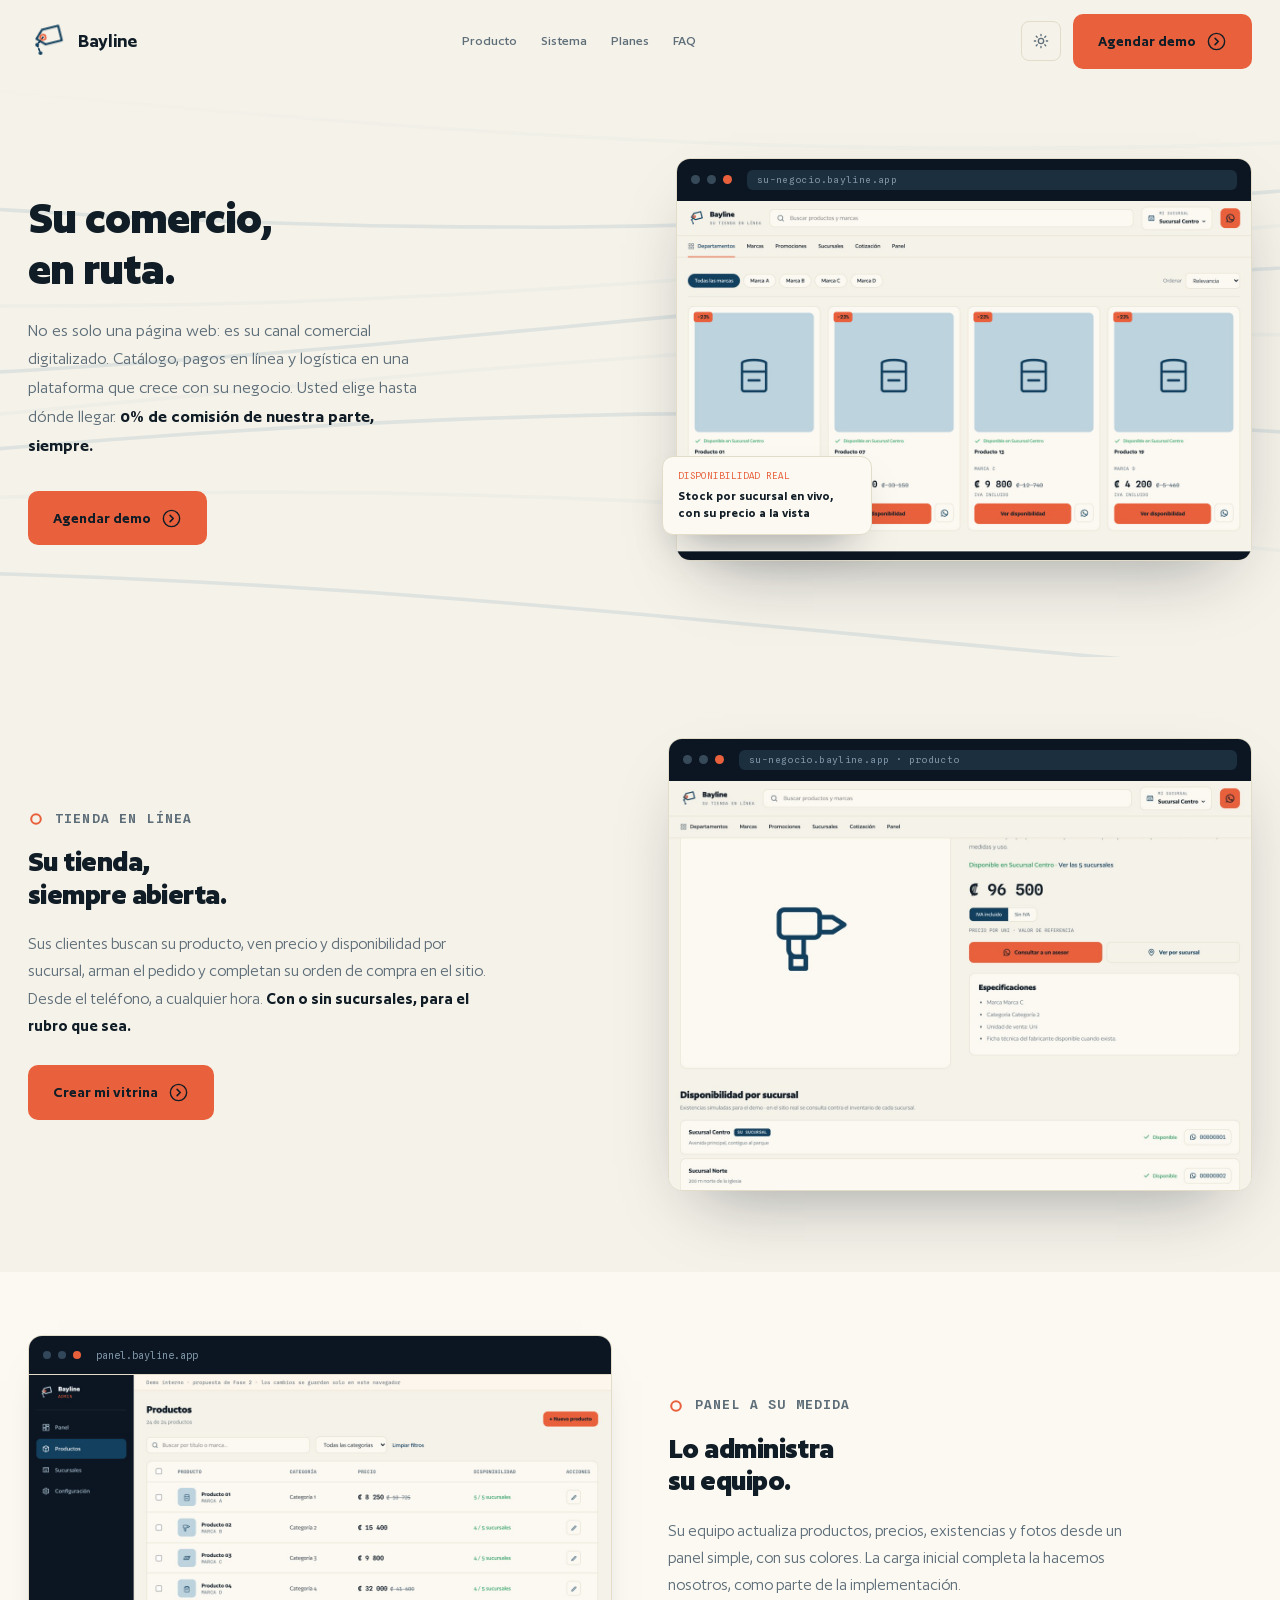
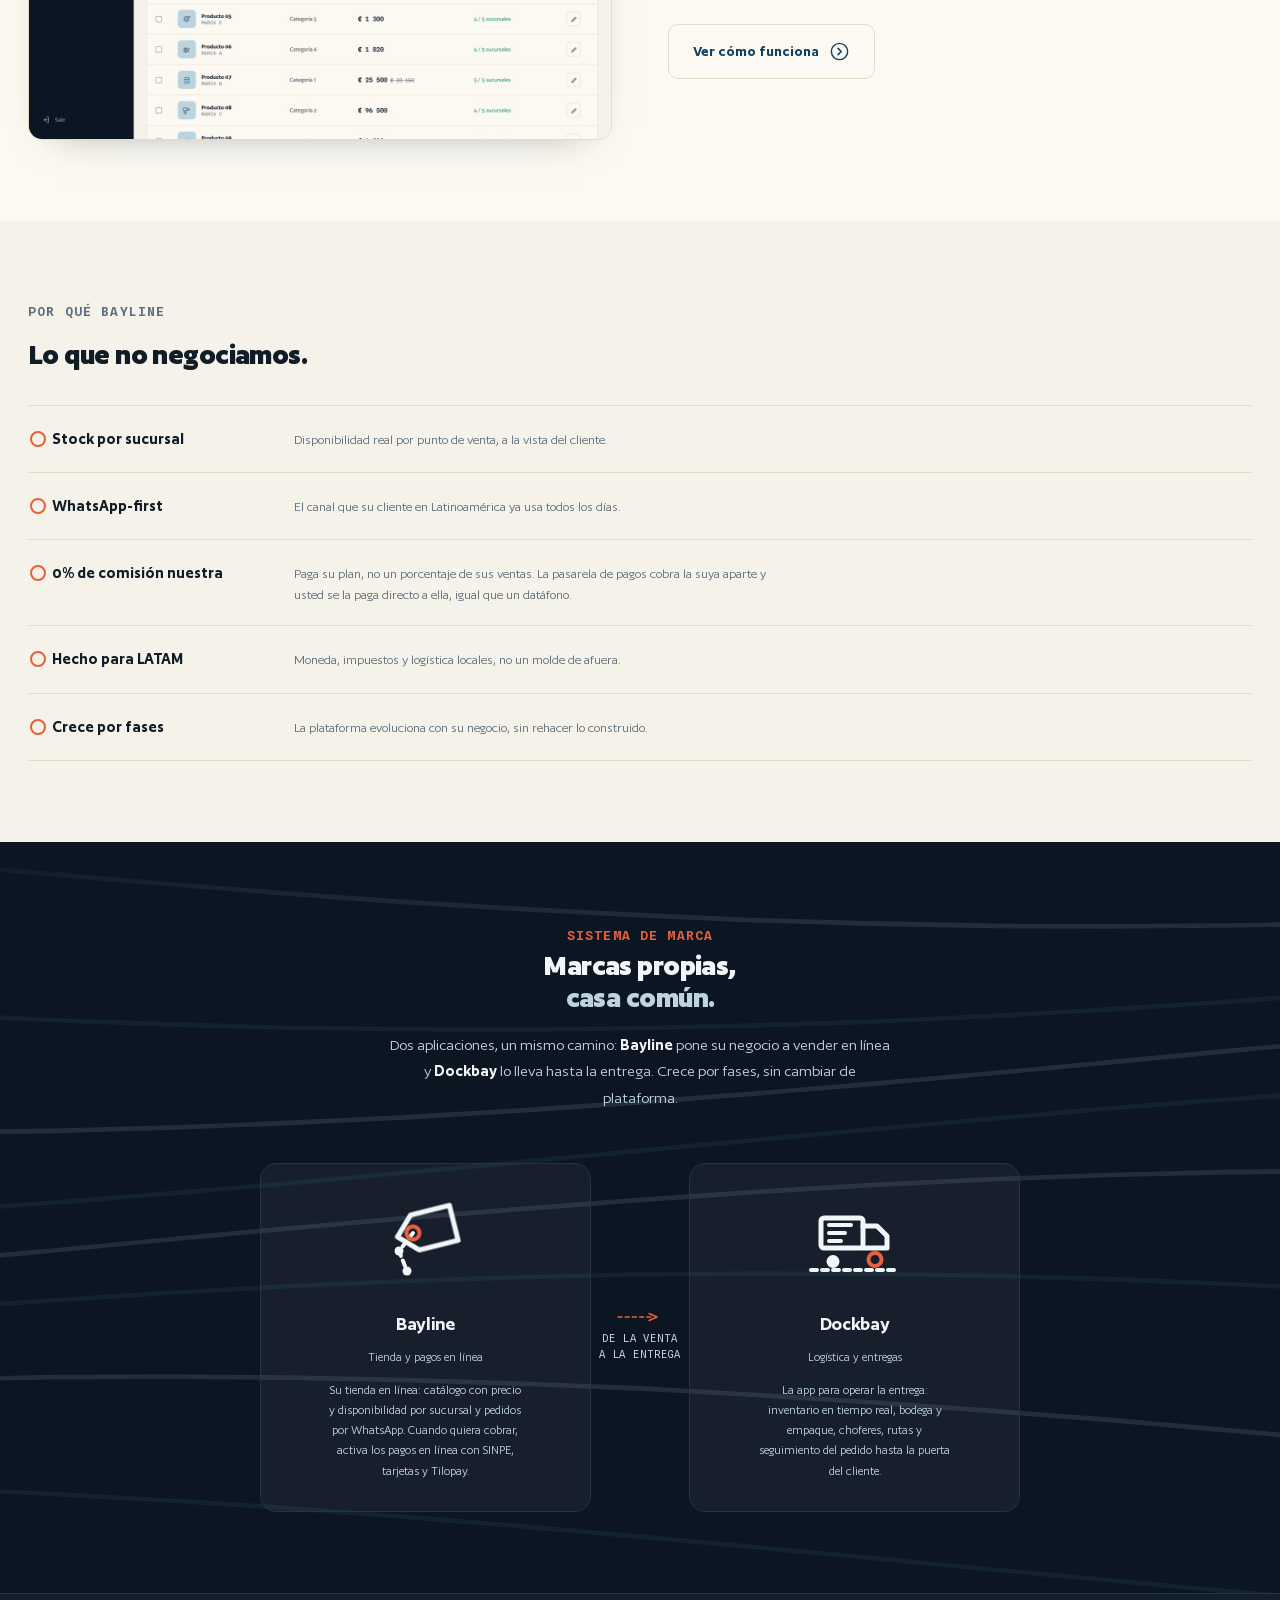
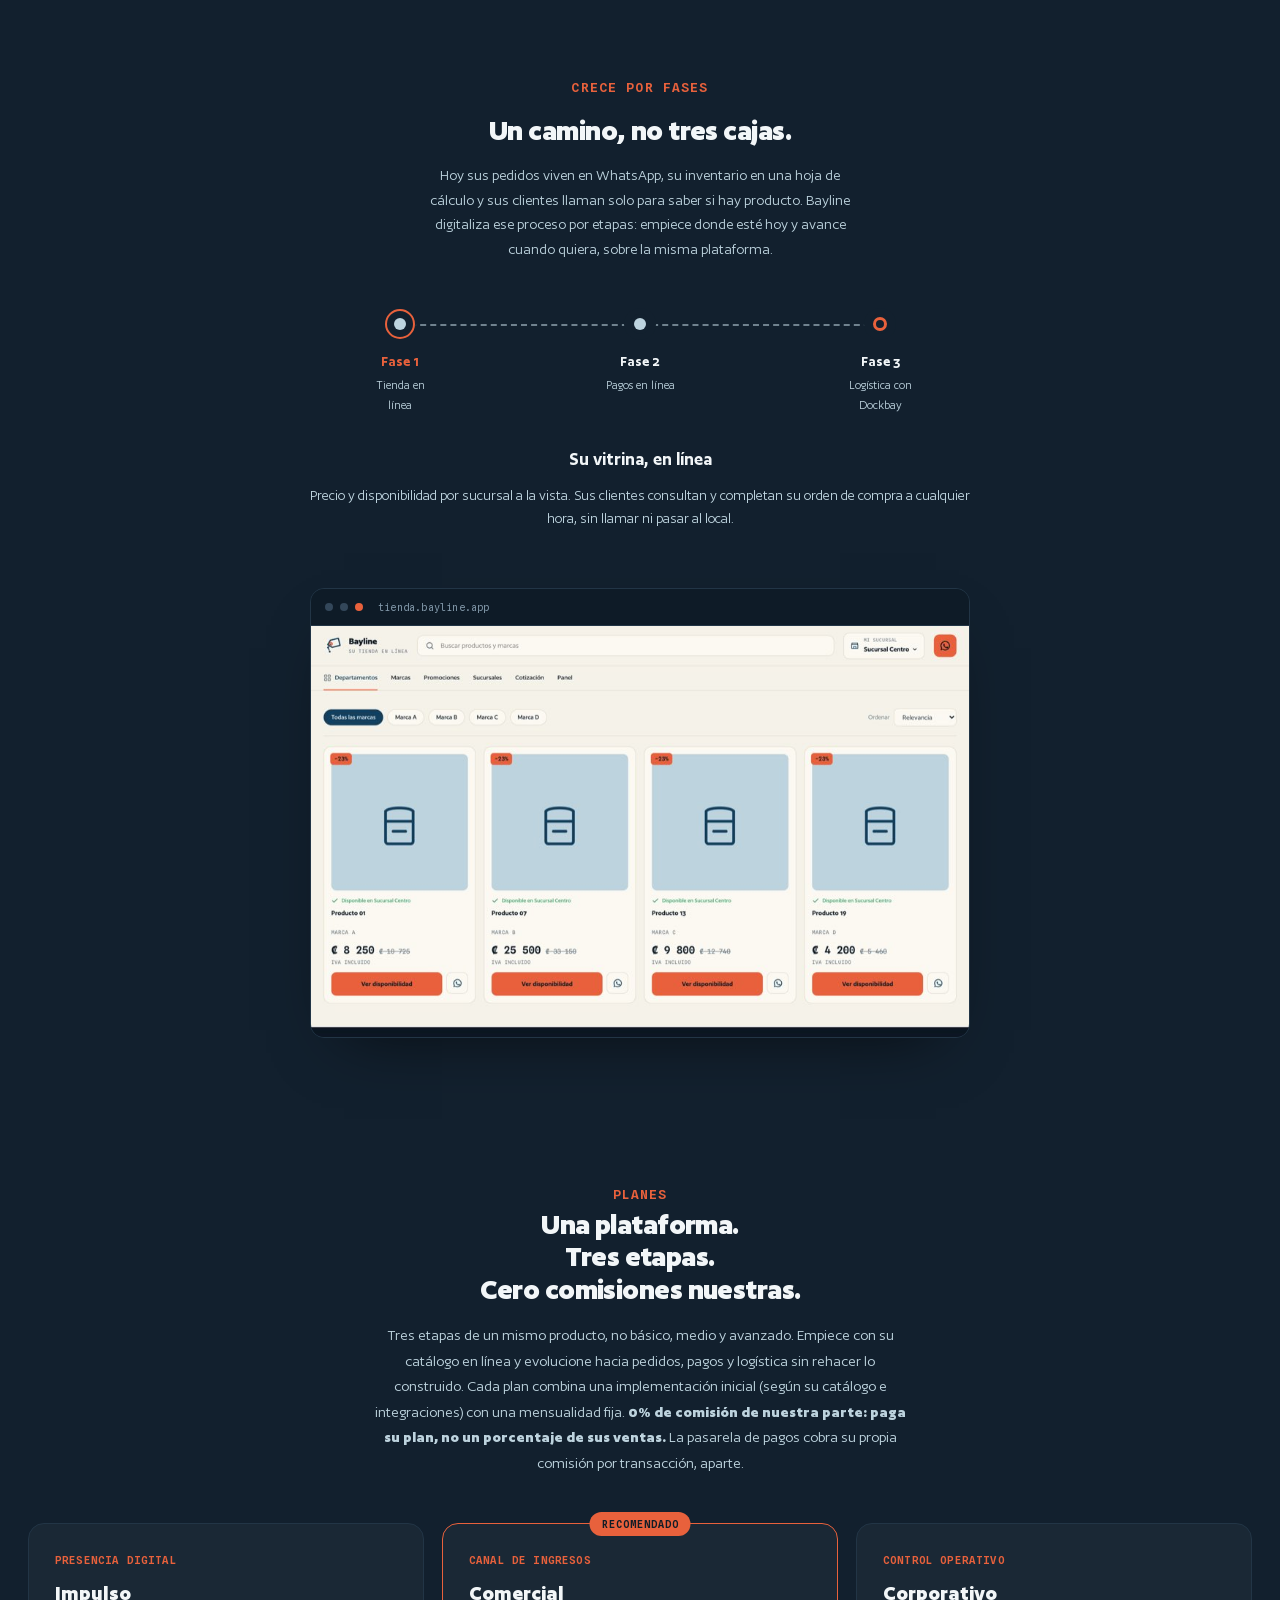
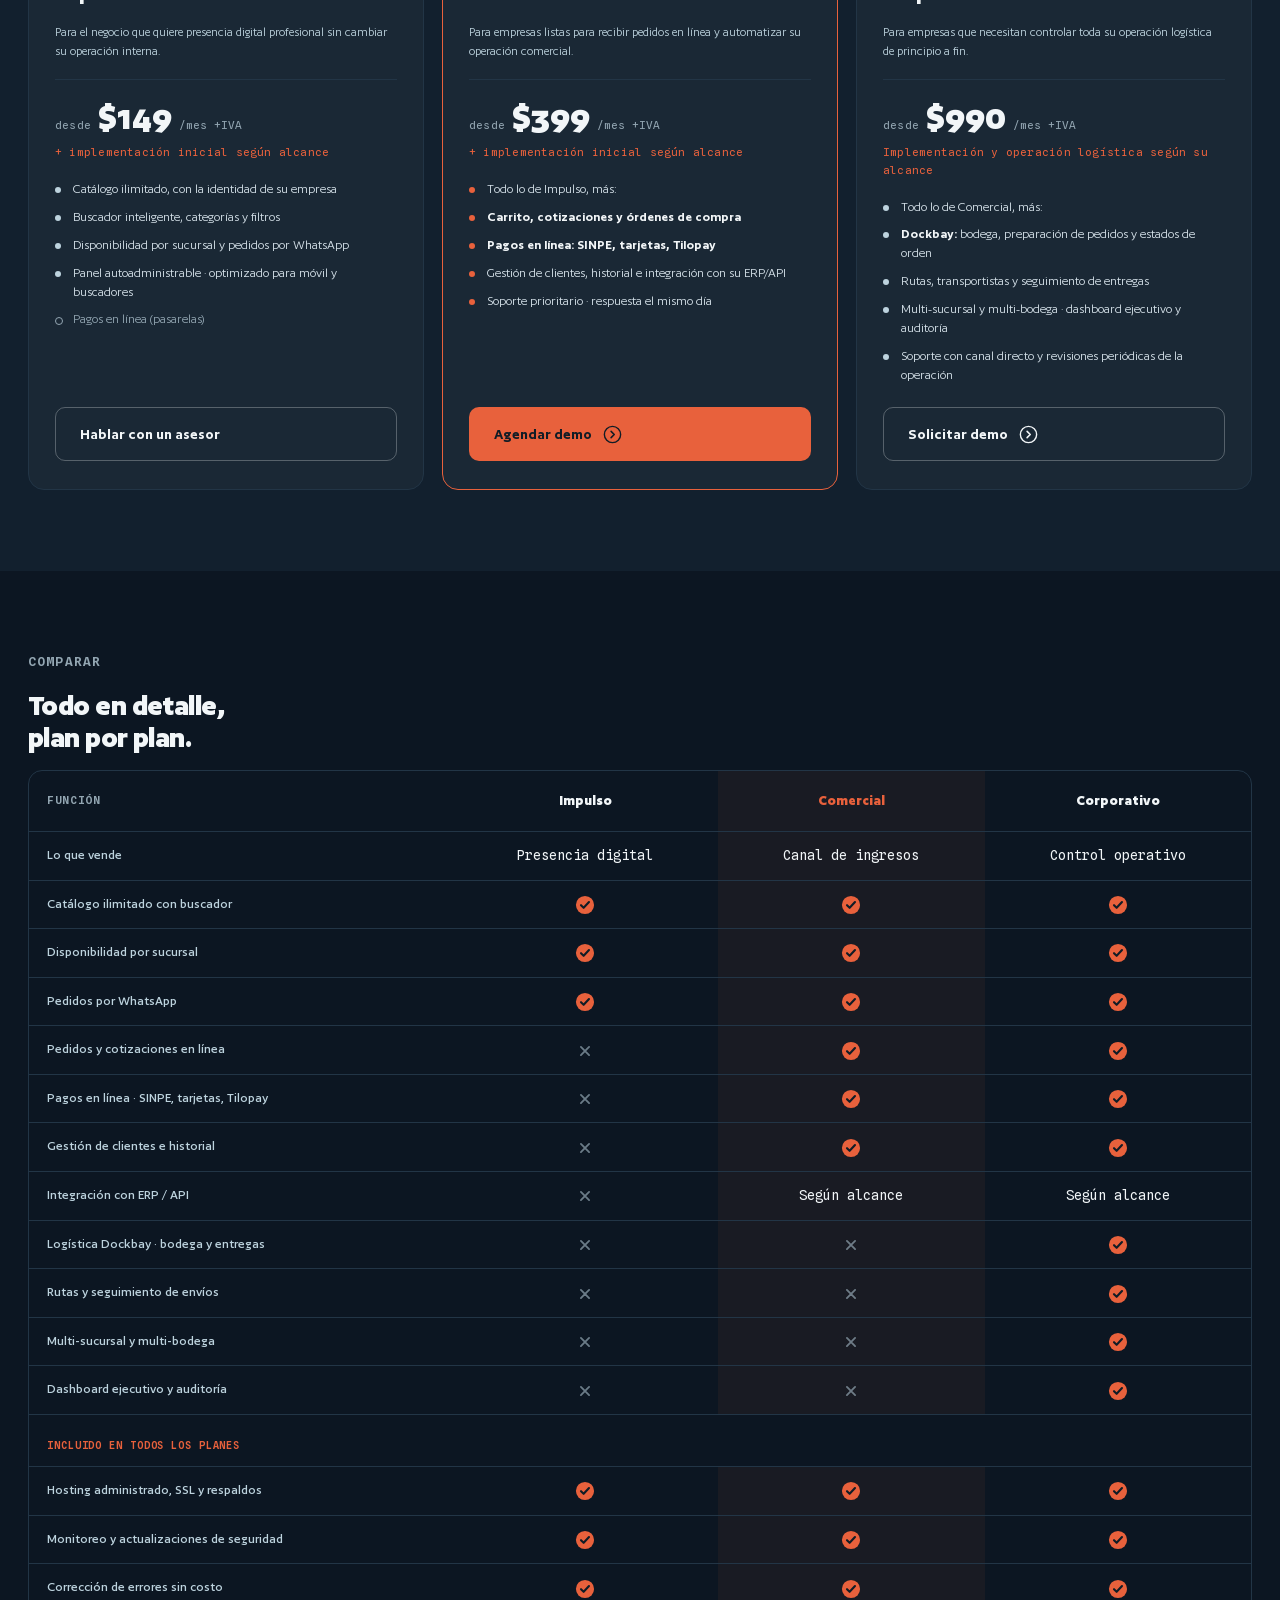
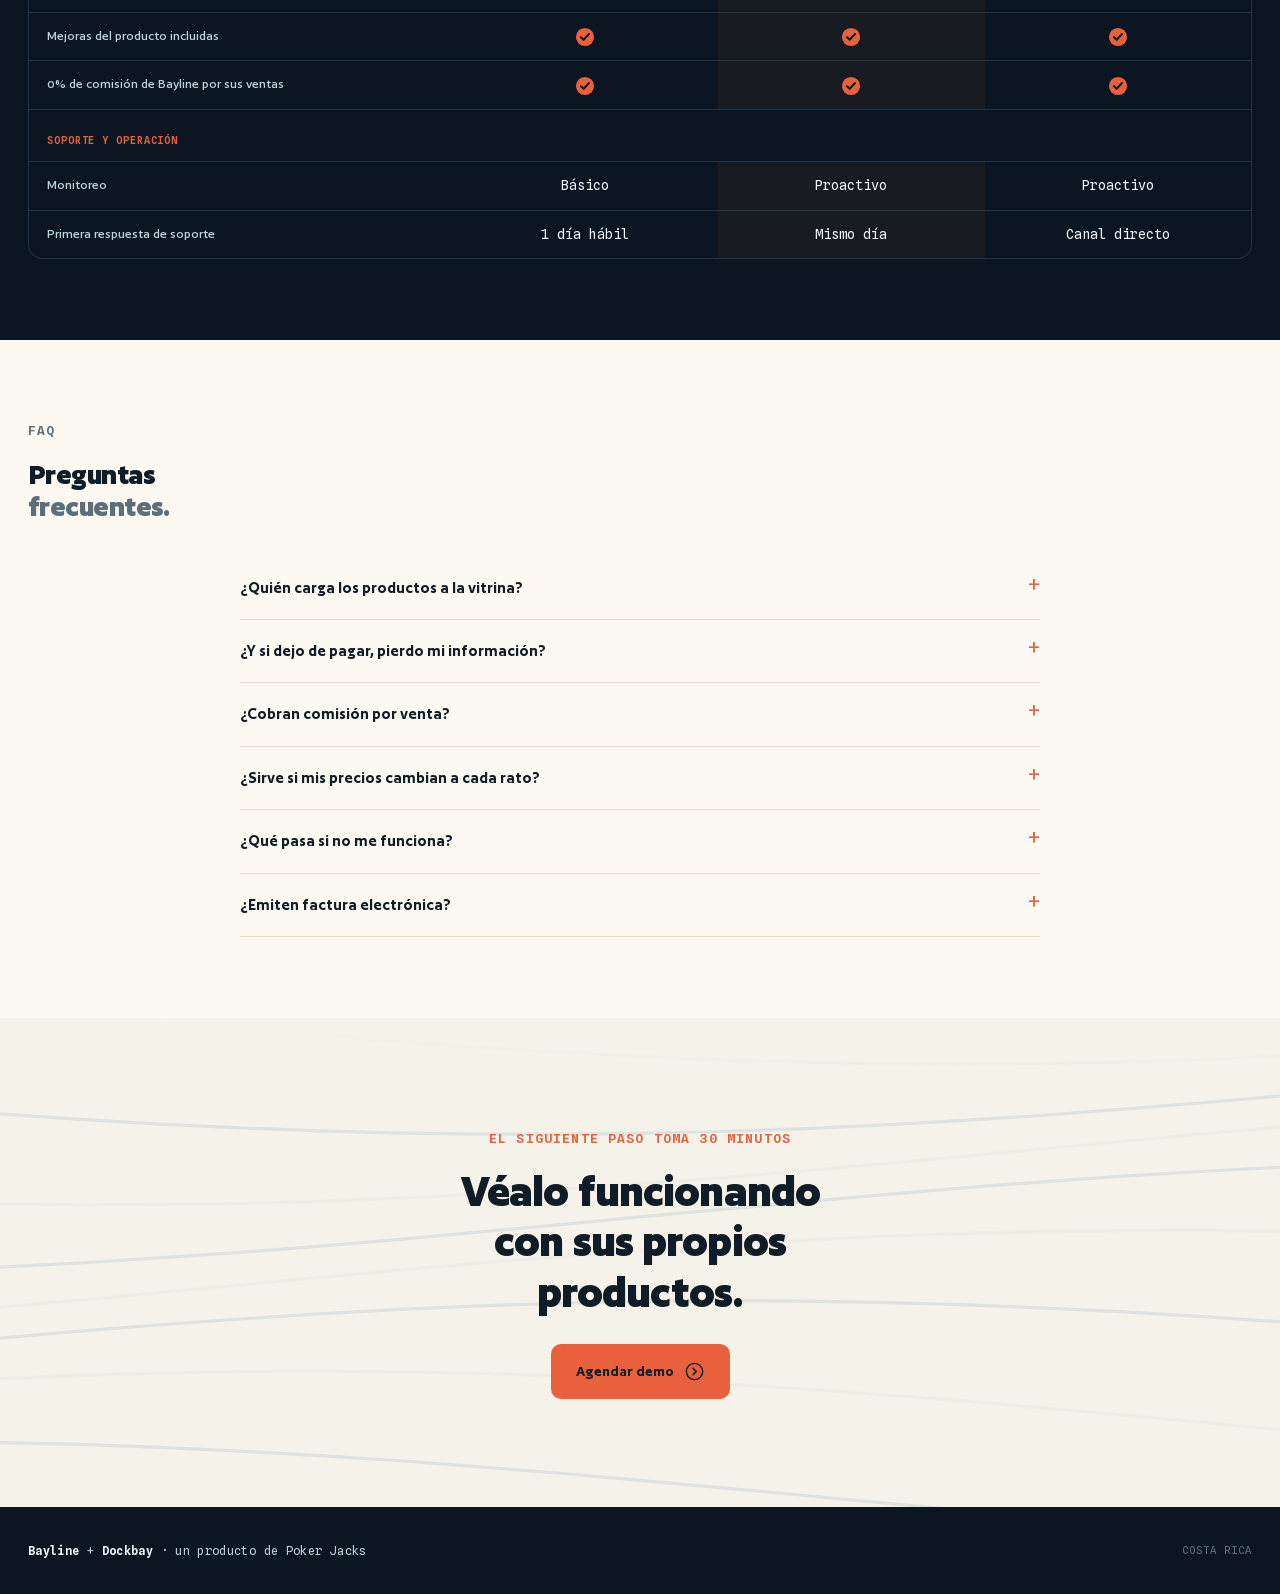
==== commit 250f453e: "planes: 'lo que vende' encabeza cada tarjeta y soporte baja al final Dos movimientos de contenido en" ====
--- a/index.html
+++ b/index.html
@@ -539,6 +539,10 @@
   transform:rotate(42deg)}
 .cconsent input:focus-visible{outline:2px solid var(--sonda,#12405E);outline-offset:2px}
 .cconsent a{color:var(--boya,#E8613C);text-decoration:underline;text-underline-offset:2px}
+
+.plan .vende{font-family:var(--mono);font-size:.66rem;font-weight:600;letter-spacing:.11em;
+  text-transform:uppercase;color:var(--boya);margin-bottom:.45rem}
+.plan.dest .vende{color:var(--boya)}
 </style>
 
 <!-- Iconografía de producto · monoline carta náutica (reemplaza recuadros vacíos) -->
@@ -724,7 +728,7 @@
     </div>
     <div class="pgrid">
       <article class="plan rv" style="--i:1">
-        <div class="pn">Impulso</div><div class="stage">Empiece su transformación digital</div>
+        <div class="vende">Presencia digital</div><div class="pn">Impulso</div>
         <p class="ideal">Para el negocio que quiere presencia digital profesional sin cambiar su operación interna.</p>
         <div class="price"><i>desde</i><b>$149</b><span>/mes +IVA</span></div>
         <div class="annual">+ implementación inicial según alcance</div>
@@ -735,11 +739,11 @@
           <li>Panel autoadministrable · optimizado para móvil y buscadores</li>
           <li class="no">Pagos en línea (pasarelas)</li>
         </ul>
-        <a class="btn gho" href="mailto:hola@poker-jacks.tech?subject=Bayline%20%C2%B7%20plan%20Impulso&body=Hola%2C%20me%20interesa%20el%20plan%20Impulso%20para%20mi%20negocio.%0A%0ANombre%3A%0ANegocio%3A%0ATel%C3%A9fono%3A%0A">Hablar con un asesor</a>
+        <!--email_off--><a class="btn gho" href="mailto:hola@poker-jacks.tech?subject=Bayline%20%C2%B7%20plan%20Impulso&body=Hola%2C%20me%20interesa%20el%20plan%20Impulso%20para%20mi%20negocio.%0A%0ANombre%3A%0ANegocio%3A%0ATel%C3%A9fono%3A%0A">Hablar con un asesor</a><!--/email_off-->
       </article>
       <article class="plan pop rv" style="--i:2">
         <span class="poptag">Recomendado</span>
-        <div class="pn">Comercial</div><div class="stage">Venda más y automatice sus procesos</div>
+        <div class="vende">Canal de ingresos</div><div class="pn">Comercial</div>
         <p class="ideal">Para empresas listas para recibir pedidos en línea y automatizar su operación comercial.</p>
         <div class="price"><i>desde</i><b>$399</b><span>/mes +IVA</span></div>
         <div class="annual">+ implementación inicial según alcance</div>
@@ -750,10 +754,10 @@
           <li>Gestión de clientes, historial e integración con su ERP/API</li>
           <li>Soporte prioritario · respuesta el mismo día</li>
         </ul>
-        <a class="btn pri" href="mailto:hola@poker-jacks.tech?subject=Bayline%20%C2%B7%20plan%20Comercial&body=Hola%2C%20me%20interesa%20el%20plan%20Comercial%20para%20mi%20negocio.%0A%0ANombre%3A%0ANegocio%3A%0ATel%C3%A9fono%3A%0A">Agendar demo<svg class="arr" viewBox="0 0 24 24" fill="none" aria-hidden="true"><circle cx="12" cy="12" r="9.3" stroke="currentColor" stroke-width="1.6"/><path d="M10.4 8.4l3.6 3.6-3.6 3.6" stroke="currentColor" stroke-width="1.8" stroke-linecap="round" stroke-linejoin="round"/></svg></a>
+        <!--email_off--><a class="btn pri" href="mailto:hola@poker-jacks.tech?subject=Bayline%20%C2%B7%20plan%20Comercial&body=Hola%2C%20me%20interesa%20el%20plan%20Comercial%20para%20mi%20negocio.%0A%0ANombre%3A%0ANegocio%3A%0ATel%C3%A9fono%3A%0A">Agendar demo<svg class="arr" viewBox="0 0 24 24" fill="none" aria-hidden="true"><circle cx="12" cy="12" r="9.3" stroke="currentColor" stroke-width="1.6"/><path d="M10.4 8.4l3.6 3.6-3.6 3.6" stroke="currentColor" stroke-width="1.8" stroke-linecap="round" stroke-linejoin="round"/></svg></a><!--/email_off-->
       </article>
       <article class="plan rv" style="--i:3">
-        <div class="pn">Corporativo</div><div class="stage">Escale toda su operación</div>
+        <div class="vende">Control operativo</div><div class="pn">Corporativo</div>
         <p class="ideal">Para empresas que necesitan controlar toda su operación logística de principio a fin.</p>
         <div class="price"><i>desde</i><b>$990</b><span>/mes +IVA</span></div>
         <div class="annual">Implementación y operación logística según su alcance</div>
@@ -764,7 +768,7 @@
           <li>Multi-sucursal y multi-bodega · dashboard ejecutivo y auditoría</li>
           <li>Soporte con canal directo y revisiones periódicas de la operación</li>
         </ul>
-        <a class="btn gho" href="mailto:hola@poker-jacks.tech?subject=Bayline%20%C2%B7%20plan%20Corporativo&body=Hola%2C%20me%20interesa%20el%20plan%20Corporativo%20para%20mi%20negocio.%0A%0ANombre%3A%0ANegocio%3A%0ATel%C3%A9fono%3A%0A">Solicitar demo<svg class="arr" viewBox="0 0 24 24" fill="none" aria-hidden="true"><circle cx="12" cy="12" r="9.3" stroke="currentColor" stroke-width="1.6"/><path d="M10.4 8.4l3.6 3.6-3.6 3.6" stroke="currentColor" stroke-width="1.8" stroke-linecap="round" stroke-linejoin="round"/></svg></a>
+        <!--email_off--><a class="btn gho" href="mailto:hola@poker-jacks.tech?subject=Bayline%20%C2%B7%20plan%20Corporativo&body=Hola%2C%20me%20interesa%20el%20plan%20Corporativo%20para%20mi%20negocio.%0A%0ANombre%3A%0ANegocio%3A%0ATel%C3%A9fono%3A%0A">Solicitar demo<svg class="arr" viewBox="0 0 24 24" fill="none" aria-hidden="true"><circle cx="12" cy="12" r="9.3" stroke="currentColor" stroke-width="1.6"/><path d="M10.4 8.4l3.6 3.6-3.6 3.6" stroke="currentColor" stroke-width="1.8" stroke-linecap="round" stroke-linejoin="round"/></svg></a><!--/email_off-->
       </article>
     </div>
   </div>
@@ -790,14 +794,14 @@
         <tr><th>Rutas y seguimiento de envíos</th><td><svg class="ic no" viewBox="0 0 22 22" fill="none" stroke="currentColor" stroke-width="2" stroke-linecap="round" aria-label="no incluido"><path d="M6.5 6.5l9 9M15.5 6.5l-9 9"/></svg></td><td class="hl"><svg class="ic no" viewBox="0 0 22 22" fill="none" stroke="currentColor" stroke-width="2" stroke-linecap="round" aria-label="no incluido"><path d="M6.5 6.5l9 9M15.5 6.5l-9 9"/></svg></td><td><svg class="ic yes" viewBox="0 0 22 22" aria-label="incluido"><circle cx="11" cy="11" r="10" fill="var(--boya)"/><path d="M6.6 11.2l2.9 2.9 5.9-6.4" fill="none" stroke="#101C26" stroke-width="2.3" stroke-linecap="round" stroke-linejoin="round"/></svg></td></tr>
         <tr><th>Multi-sucursal y multi-bodega</th><td><svg class="ic no" viewBox="0 0 22 22" fill="none" stroke="currentColor" stroke-width="2" stroke-linecap="round" aria-label="no incluido"><path d="M6.5 6.5l9 9M15.5 6.5l-9 9"/></svg></td><td class="hl"><svg class="ic no" viewBox="0 0 22 22" fill="none" stroke="currentColor" stroke-width="2" stroke-linecap="round" aria-label="no incluido"><path d="M6.5 6.5l9 9M15.5 6.5l-9 9"/></svg></td><td><svg class="ic yes" viewBox="0 0 22 22" aria-label="incluido"><circle cx="11" cy="11" r="10" fill="var(--boya)"/><path d="M6.6 11.2l2.9 2.9 5.9-6.4" fill="none" stroke="#101C26" stroke-width="2.3" stroke-linecap="round" stroke-linejoin="round"/></svg></td></tr>
         <tr><th>Dashboard ejecutivo y auditoría</th><td><svg class="ic no" viewBox="0 0 22 22" fill="none" stroke="currentColor" stroke-width="2" stroke-linecap="round" aria-label="no incluido"><path d="M6.5 6.5l9 9M15.5 6.5l-9 9"/></svg></td><td class="hl"><svg class="ic no" viewBox="0 0 22 22" fill="none" stroke="currentColor" stroke-width="2" stroke-linecap="round" aria-label="no incluido"><path d="M6.5 6.5l9 9M15.5 6.5l-9 9"/></svg></td><td><svg class="ic yes" viewBox="0 0 22 22" aria-label="incluido"><circle cx="11" cy="11" r="10" fill="var(--boya)"/><path d="M6.6 11.2l2.9 2.9 5.9-6.4" fill="none" stroke="#101C26" stroke-width="2.3" stroke-linecap="round" stroke-linejoin="round"/></svg></td></tr>
-        <tr><th>Monitoreo</th><td>Básico</td><td class="hl">Proactivo</td><td>Proactivo</td></tr>
-        <tr><th>Primera respuesta de soporte</th><td>1 día hábil</td><td class="hl">Mismo día</td><td>Canal directo</td></tr>
+        
+        
         <tr class="grp"><th colspan="4">Incluido en todos los planes</th></tr>
         <tr><th>Hosting administrado, SSL y respaldos</th><td><svg class="ic yes" viewBox="0 0 22 22" aria-label="incluido"><circle cx="11" cy="11" r="10" fill="var(--boya)"/><path d="M6.6 11.2l2.9 2.9 5.9-6.4" fill="none" stroke="#101C26" stroke-width="2.3" stroke-linecap="round" stroke-linejoin="round"/></svg></td><td class="hl"><svg class="ic yes" viewBox="0 0 22 22" aria-label="incluido"><circle cx="11" cy="11" r="10" fill="var(--boya)"/><path d="M6.6 11.2l2.9 2.9 5.9-6.4" fill="none" stroke="#101C26" stroke-width="2.3" stroke-linecap="round" stroke-linejoin="round"/></svg></td><td><svg class="ic yes" viewBox="0 0 22 22" aria-label="incluido"><circle cx="11" cy="11" r="10" fill="var(--boya)"/><path d="M6.6 11.2l2.9 2.9 5.9-6.4" fill="none" stroke="#101C26" stroke-width="2.3" stroke-linecap="round" stroke-linejoin="round"/></svg></td></tr>
         <tr><th>Monitoreo y actualizaciones de seguridad</th><td><svg class="ic yes" viewBox="0 0 22 22" aria-label="incluido"><circle cx="11" cy="11" r="10" fill="var(--boya)"/><path d="M6.6 11.2l2.9 2.9 5.9-6.4" fill="none" stroke="#101C26" stroke-width="2.3" stroke-linecap="round" stroke-linejoin="round"/></svg></td><td class="hl"><svg class="ic yes" viewBox="0 0 22 22" aria-label="incluido"><circle cx="11" cy="11" r="10" fill="var(--boya)"/><path d="M6.6 11.2l2.9 2.9 5.9-6.4" fill="none" stroke="#101C26" stroke-width="2.3" stroke-linecap="round" stroke-linejoin="round"/></svg></td><td><svg class="ic yes" viewBox="0 0 22 22" aria-label="incluido"><circle cx="11" cy="11" r="10" fill="var(--boya)"/><path d="M6.6 11.2l2.9 2.9 5.9-6.4" fill="none" stroke="#101C26" stroke-width="2.3" stroke-linecap="round" stroke-linejoin="round"/></svg></td></tr>
         <tr><th>Corrección de errores sin costo</th><td><svg class="ic yes" viewBox="0 0 22 22" aria-label="incluido"><circle cx="11" cy="11" r="10" fill="var(--boya)"/><path d="M6.6 11.2l2.9 2.9 5.9-6.4" fill="none" stroke="#101C26" stroke-width="2.3" stroke-linecap="round" stroke-linejoin="round"/></svg></td><td class="hl"><svg class="ic yes" viewBox="0 0 22 22" aria-label="incluido"><circle cx="11" cy="11" r="10" fill="var(--boya)"/><path d="M6.6 11.2l2.9 2.9 5.9-6.4" fill="none" stroke="#101C26" stroke-width="2.3" stroke-linecap="round" stroke-linejoin="round"/></svg></td><td><svg class="ic yes" viewBox="0 0 22 22" aria-label="incluido"><circle cx="11" cy="11" r="10" fill="var(--boya)"/><path d="M6.6 11.2l2.9 2.9 5.9-6.4" fill="none" stroke="#101C26" stroke-width="2.3" stroke-linecap="round" stroke-linejoin="round"/></svg></td></tr>
         <tr><th>Mejoras del producto incluidas</th><td><svg class="ic yes" viewBox="0 0 22 22" aria-label="incluido"><circle cx="11" cy="11" r="10" fill="var(--boya)"/><path d="M6.6 11.2l2.9 2.9 5.9-6.4" fill="none" stroke="#101C26" stroke-width="2.3" stroke-linecap="round" stroke-linejoin="round"/></svg></td><td class="hl"><svg class="ic yes" viewBox="0 0 22 22" aria-label="incluido"><circle cx="11" cy="11" r="10" fill="var(--boya)"/><path d="M6.6 11.2l2.9 2.9 5.9-6.4" fill="none" stroke="#101C26" stroke-width="2.3" stroke-linecap="round" stroke-linejoin="round"/></svg></td><td><svg class="ic yes" viewBox="0 0 22 22" aria-label="incluido"><circle cx="11" cy="11" r="10" fill="var(--boya)"/><path d="M6.6 11.2l2.9 2.9 5.9-6.4" fill="none" stroke="#101C26" stroke-width="2.3" stroke-linecap="round" stroke-linejoin="round"/></svg></td></tr>
-        <tr><th>0% de comisión de Bayline por sus ventas</th><td><svg class="ic yes" viewBox="0 0 22 22" aria-label="incluido"><circle cx="11" cy="11" r="10" fill="var(--boya)"/><path d="M6.6 11.2l2.9 2.9 5.9-6.4" fill="none" stroke="#101C26" stroke-width="2.3" stroke-linecap="round" stroke-linejoin="round"/></svg></td><td class="hl"><svg class="ic yes" viewBox="0 0 22 22" aria-label="incluido"><circle cx="11" cy="11" r="10" fill="var(--boya)"/><path d="M6.6 11.2l2.9 2.9 5.9-6.4" fill="none" stroke="#101C26" stroke-width="2.3" stroke-linecap="round" stroke-linejoin="round"/></svg></td><td><svg class="ic yes" viewBox="0 0 22 22" aria-label="incluido"><circle cx="11" cy="11" r="10" fill="var(--boya)"/><path d="M6.6 11.2l2.9 2.9 5.9-6.4" fill="none" stroke="#101C26" stroke-width="2.3" stroke-linecap="round" stroke-linejoin="round"/></svg></td></tr>
+        <tr><th>0% de comisión de Bayline por sus ventas</th><td><svg class="ic yes" viewBox="0 0 22 22" aria-label="incluido"><circle cx="11" cy="11" r="10" fill="var(--boya)"/><path d="M6.6 11.2l2.9 2.9 5.9-6.4" fill="none" stroke="#101C26" stroke-width="2.3" stroke-linecap="round" stroke-linejoin="round"/></svg></td><td class="hl"><svg class="ic yes" viewBox="0 0 22 22" aria-label="incluido"><circle cx="11" cy="11" r="10" fill="var(--boya)"/><path d="M6.6 11.2l2.9 2.9 5.9-6.4" fill="none" stroke="#101C26" stroke-width="2.3" stroke-linecap="round" stroke-linejoin="round"/></svg></td><td><svg class="ic yes" viewBox="0 0 22 22" aria-label="incluido"><circle cx="11" cy="11" r="10" fill="var(--boya)"/><path d="M6.6 11.2l2.9 2.9 5.9-6.4" fill="none" stroke="#101C26" stroke-width="2.3" stroke-linecap="round" stroke-linejoin="round"/></svg></td></tr><tr class="grp"><th colspan="4">Soporte y operación</th></tr><tr><th>Monitoreo</th><td>Básico</td><td class="hl">Proactivo</td><td>Proactivo</td></tr><tr><th>Primera respuesta de soporte</th><td>1 día hábil</td><td class="hl">Mismo día</td><td>Canal directo</td></tr>
       </tbody>
     </table>
   </div>
@@ -824,7 +828,7 @@
     <span class="kick rv">El siguiente paso toma 30 minutos</span>
     <h2 class="rv" style="--i:1">Véalo funcionando <span class="rt">con sus propios productos.</span></h2>
     <div class="finalctas rv" style="--i:2">
-      <a class="btn pri" href="mailto:hola@poker-jacks.tech?subject=Bayline%20%C2%B7%20agendar%20una%20demostraci%C3%B3n&body=Hola%2C%20quiero%20agendar%20una%20demostraci%C3%B3n%20de%20Bayline.%0A%0ANombre%3A%0ANegocio%3A%0ATel%C3%A9fono%3A%0A">Agendar demo<svg class="arr" viewBox="0 0 24 24" fill="none" aria-hidden="true"><circle cx="12" cy="12" r="9.3" stroke="currentColor" stroke-width="1.6"/><path d="M10.4 8.4l3.6 3.6-3.6 3.6" stroke="currentColor" stroke-width="1.8" stroke-linecap="round" stroke-linejoin="round"/></svg></a>
+      <!--email_off--><a class="btn pri" href="mailto:hola@poker-jacks.tech?subject=Bayline%20%C2%B7%20agendar%20una%20demostraci%C3%B3n&body=Hola%2C%20quiero%20agendar%20una%20demostraci%C3%B3n%20de%20Bayline.%0A%0ANombre%3A%0ANegocio%3A%0ATel%C3%A9fono%3A%0A">Agendar demo<svg class="arr" viewBox="0 0 24 24" fill="none" aria-hidden="true"><circle cx="12" cy="12" r="9.3" stroke="currentColor" stroke-width="1.6"/><path d="M10.4 8.4l3.6 3.6-3.6 3.6" stroke="currentColor" stroke-width="1.8" stroke-linecap="round" stroke-linejoin="round"/></svg></a><!--/email_off-->
     </div>
   </div>
 </section>
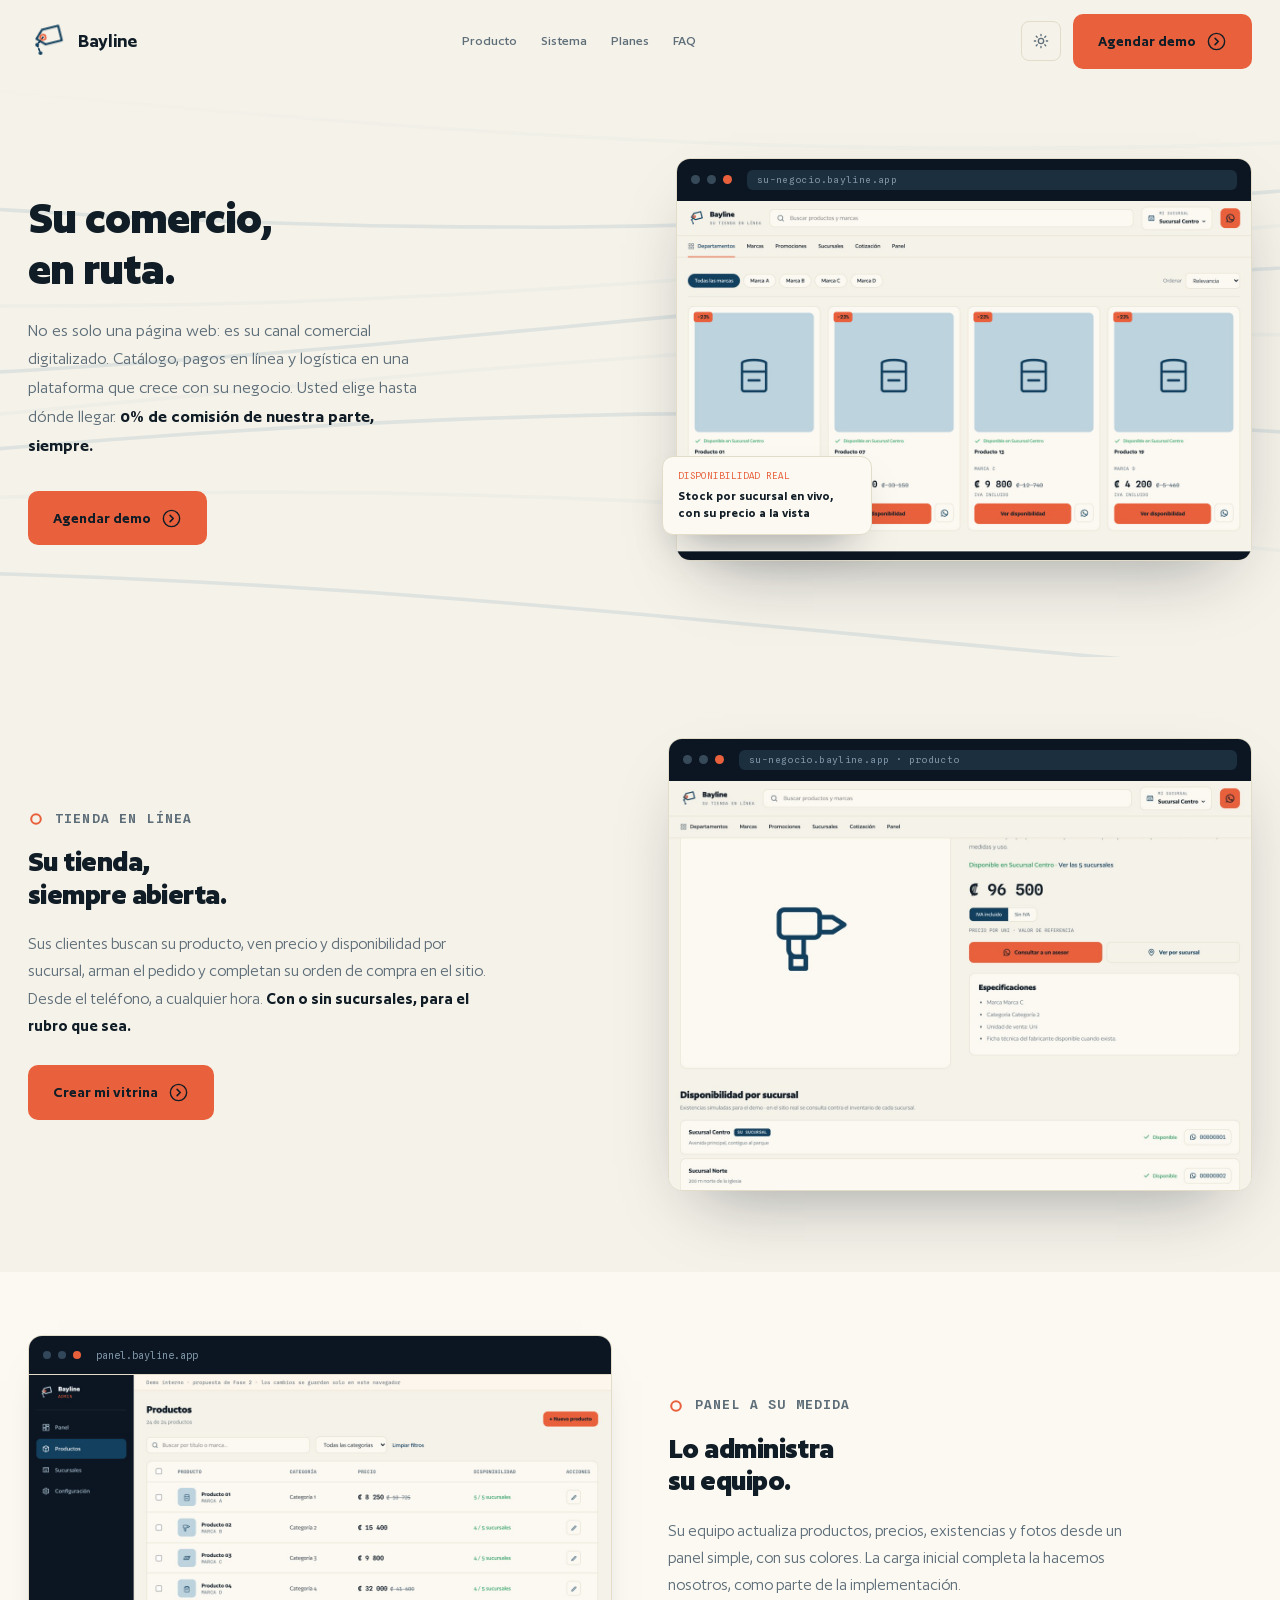
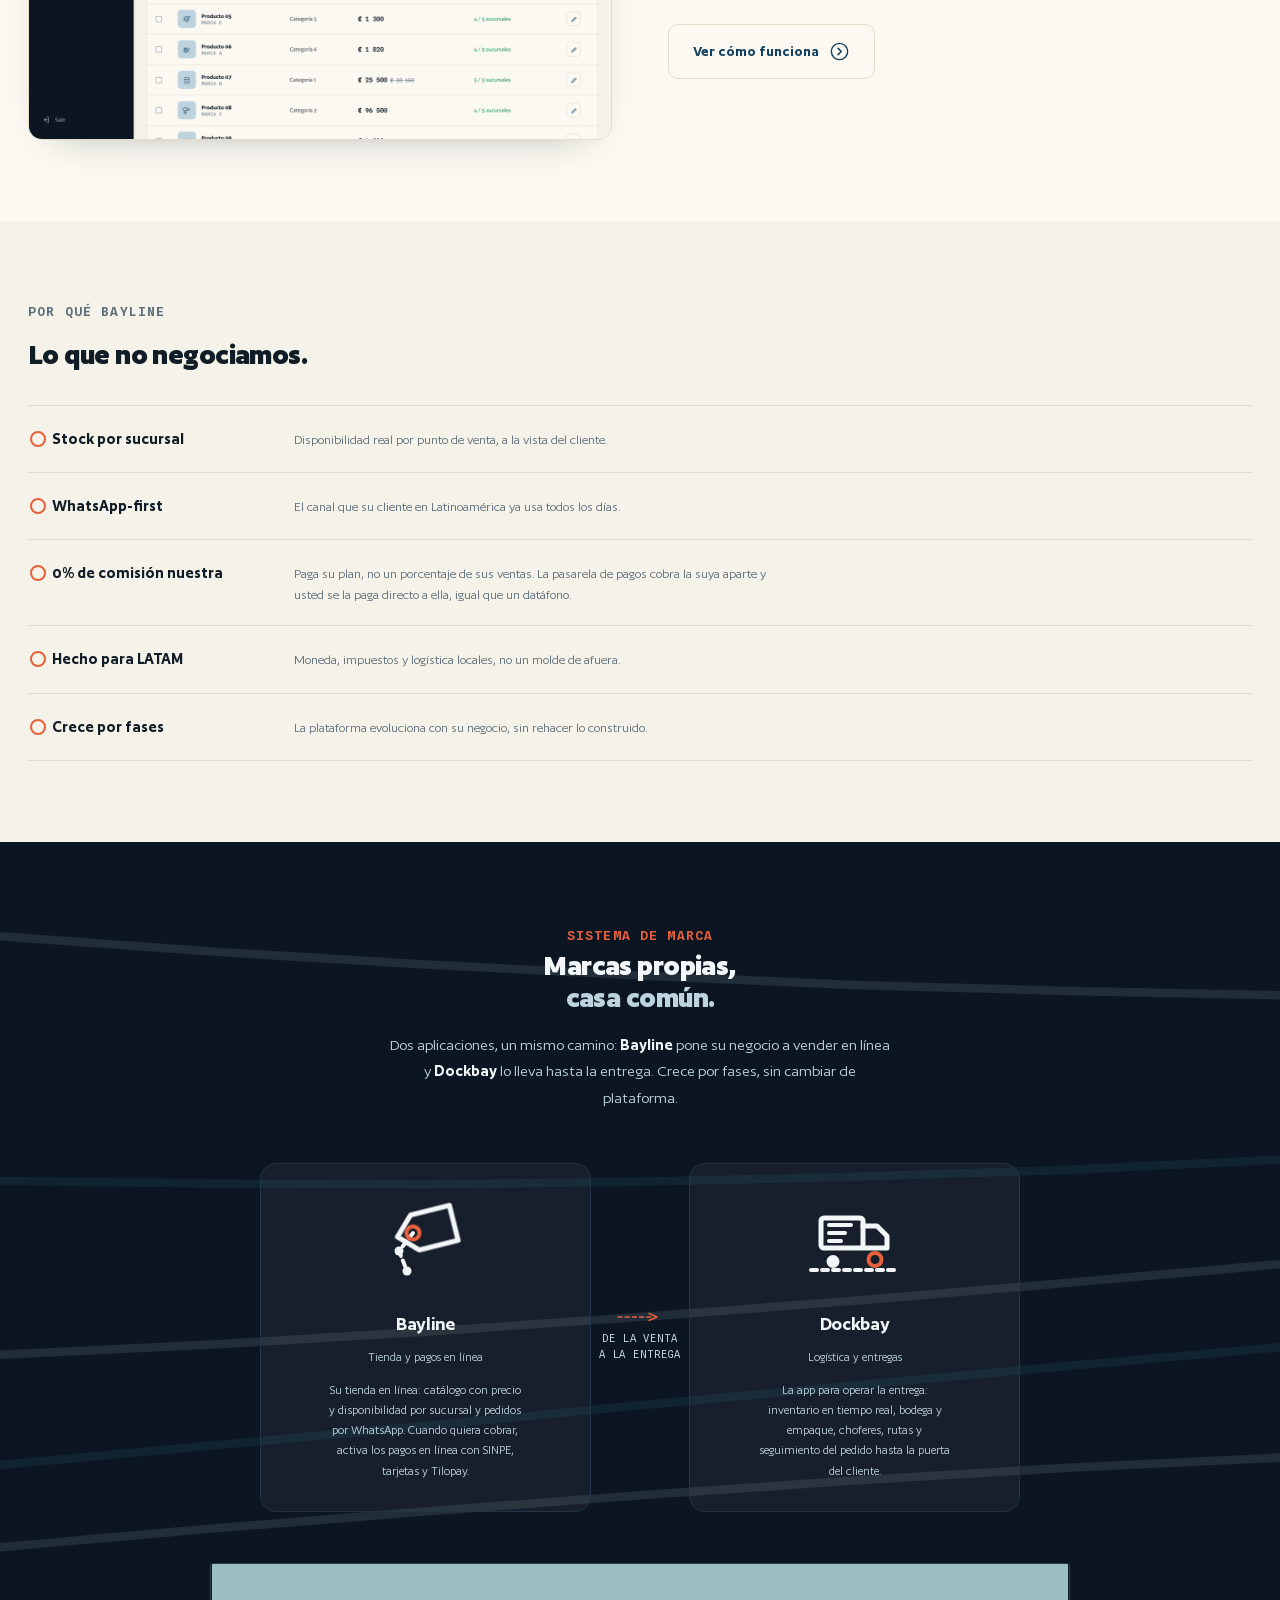
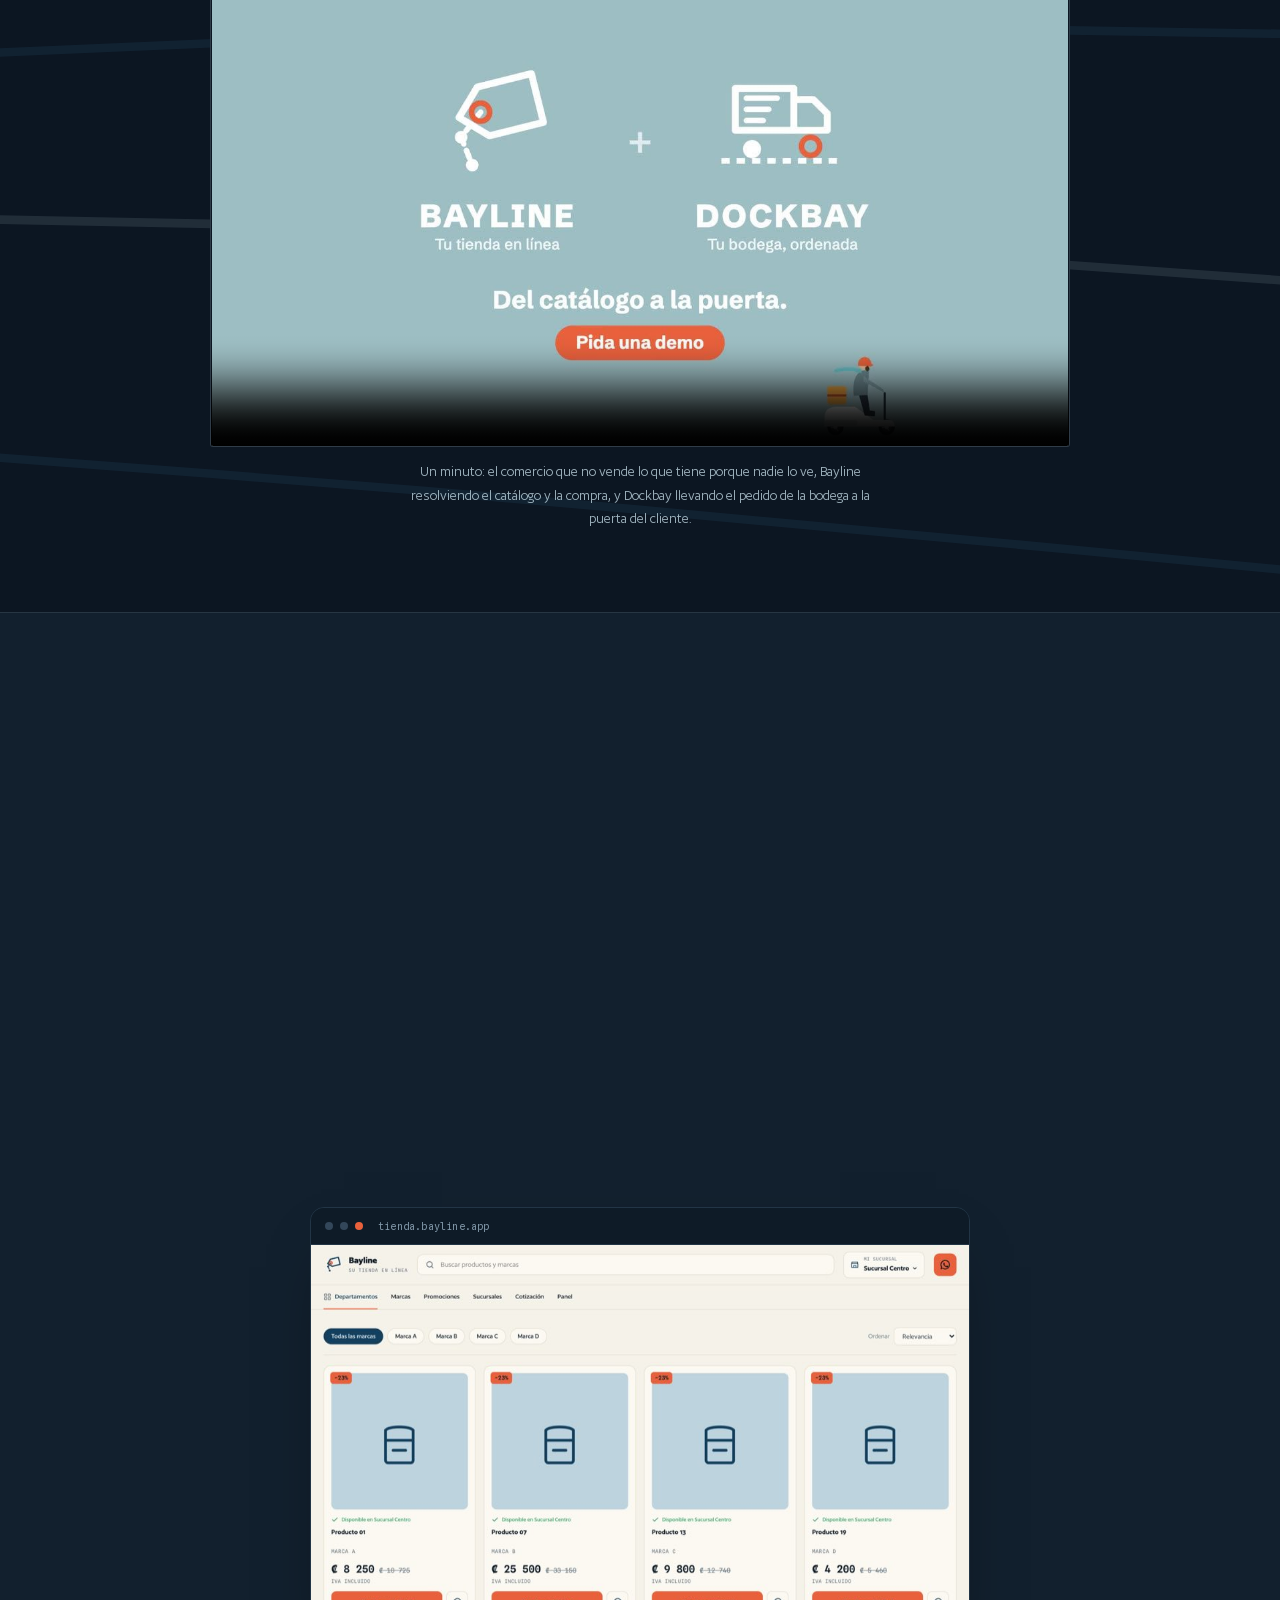
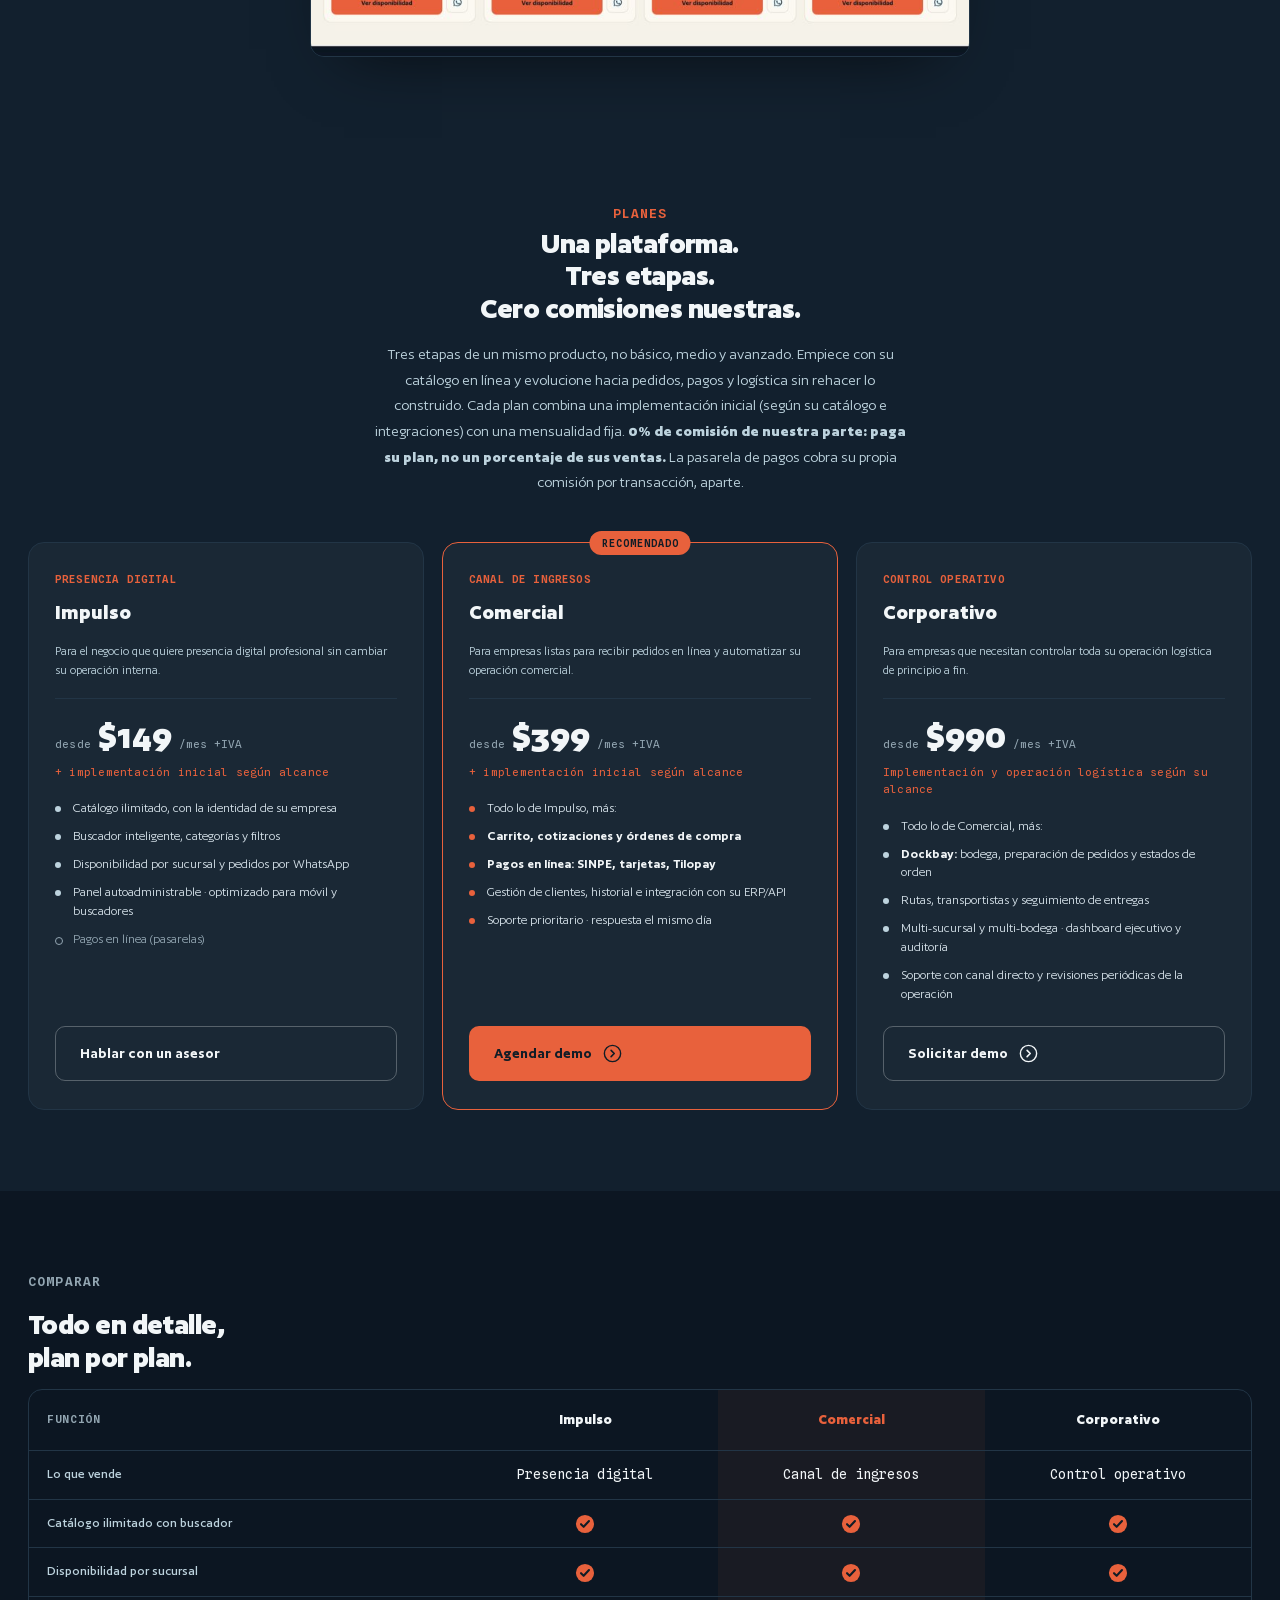
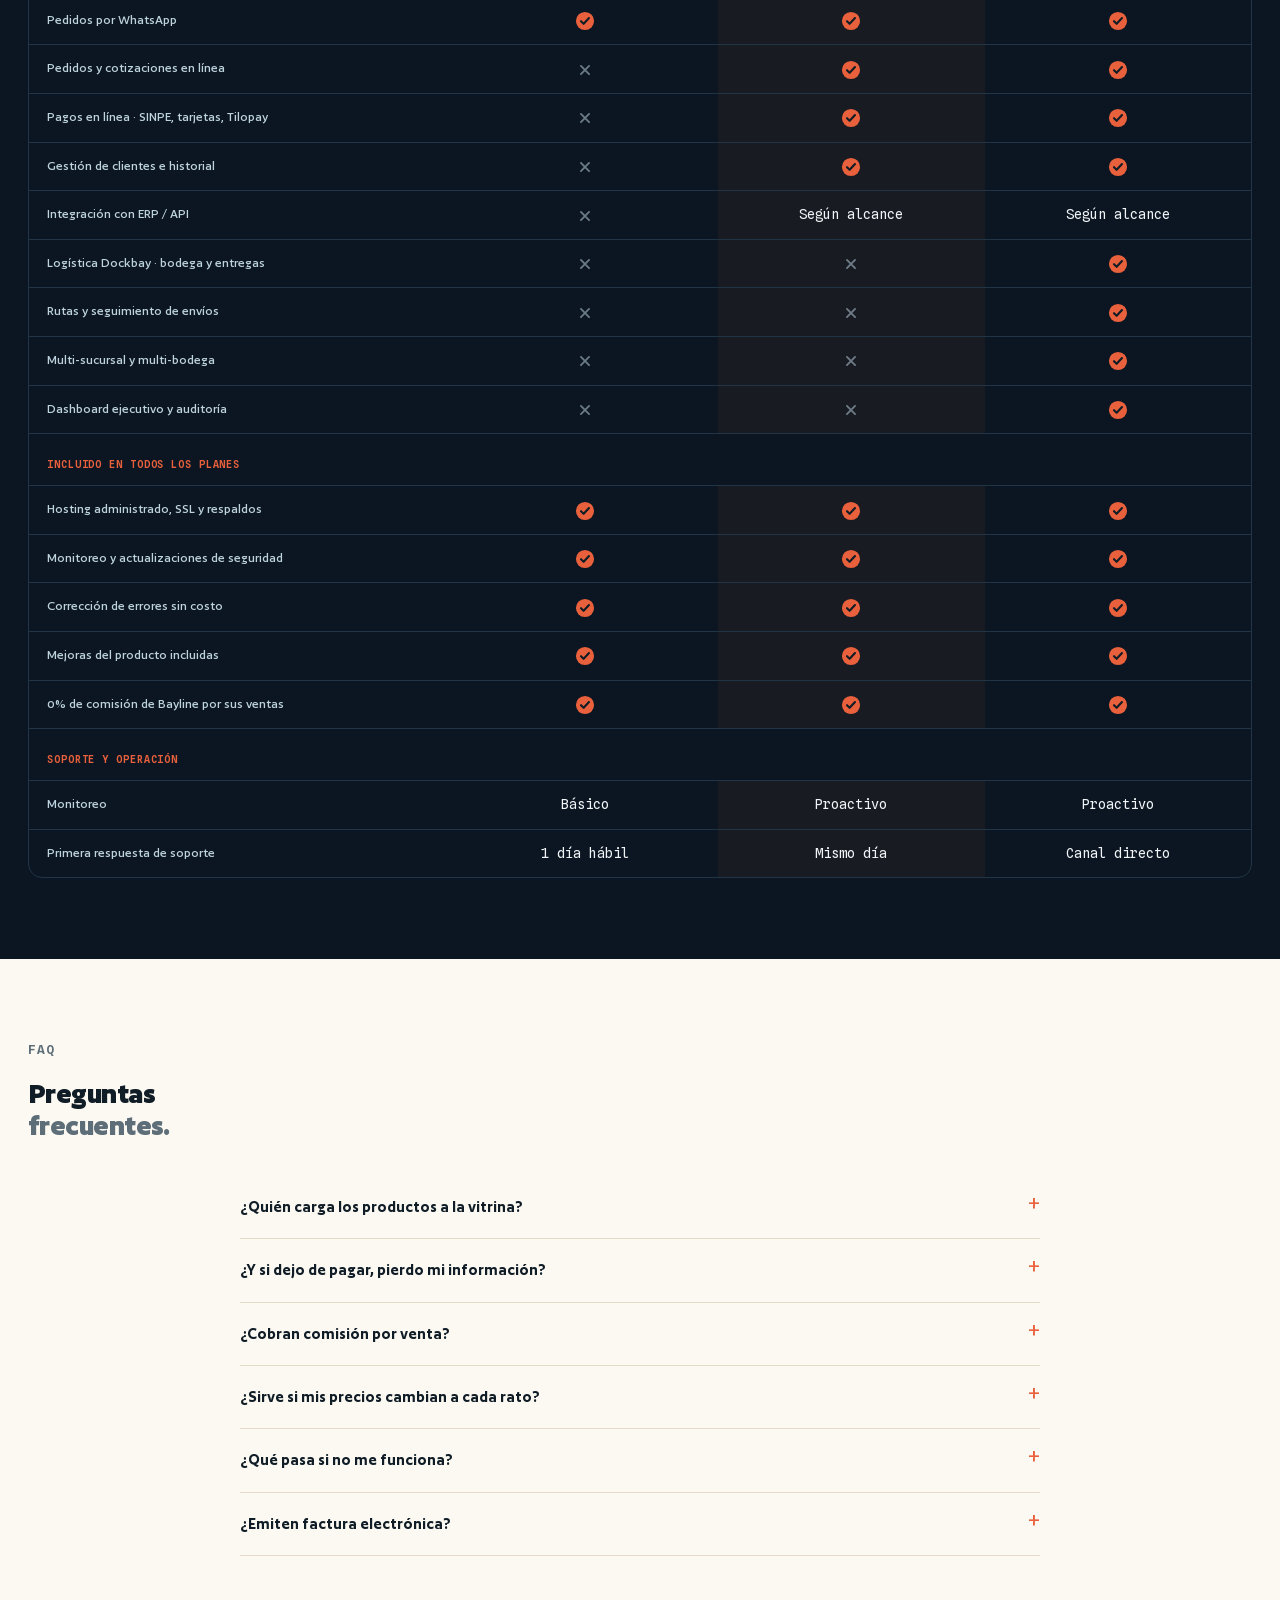
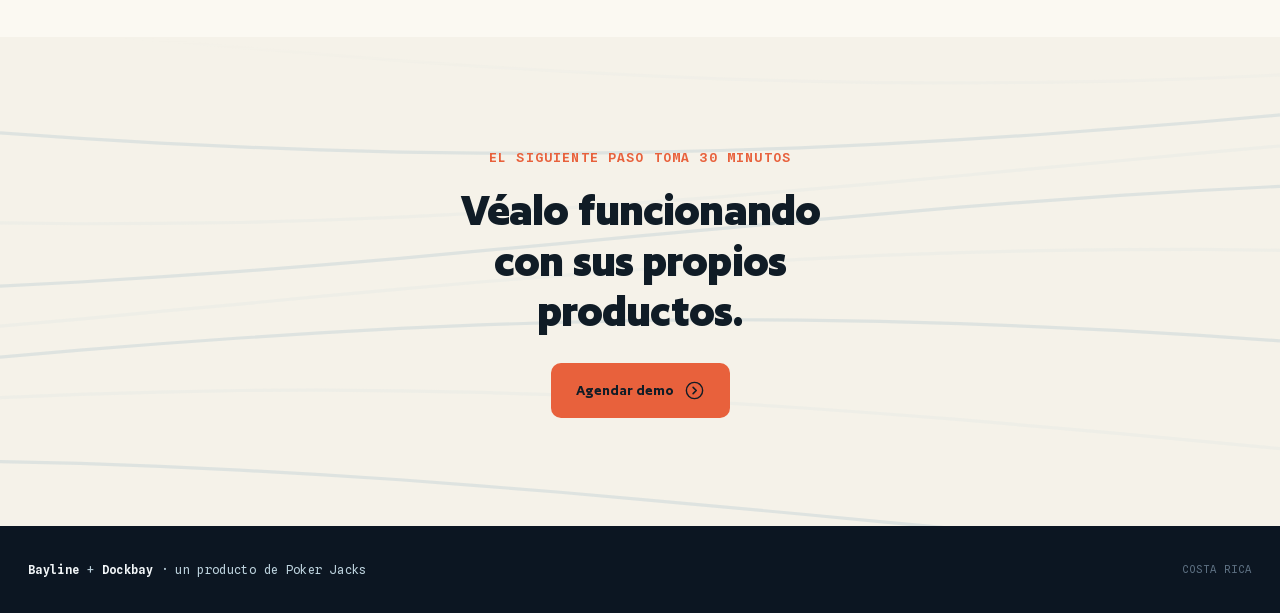
==== commit 9816c298: "sistema: el anuncio de 60s queda embebido en la seccion El anuncio Bayline + Dockbay es literalmente" ====
--- a/index.html
+++ b/index.html
@@ -543,6 +543,15 @@
 .plan .vende{font-family:var(--mono);font-size:.66rem;font-weight:600;letter-spacing:.11em;
   text-transform:uppercase;color:var(--boya);margin-bottom:.45rem}
 .plan.dest .vende{color:var(--boya)}
+
+/* Video del sistema. preload="metadata" a proposito: son 2 MB y no los tiene que
+   pagar quien solo pasa scrolleando. De entrada solo carga el poster. */
+.sysvid{margin:clamp(2rem,5vw,3.2rem) auto 0;max-width:860px;width:100%}
+.sysvid video{display:block;width:100%;height:auto;aspect-ratio:16/9;background:var(--marea);
+  border:1px solid rgba(189,211,222,.20);border-radius:3px}
+.sysvid figcaption{margin:.85rem auto 0;max-width:62ch;font-size:.92rem;line-height:1.6;
+  color:var(--bajio);opacity:.82;text-align:center}
+@media (max-width:640px){.sysvid figcaption{font-size:.86rem;text-align:left}}
 </style>
 
 <!-- Iconografía de producto · monoline carta náutica (reemplaza recuadros vacíos) -->
@@ -676,6 +685,20 @@
       </button>
     </div>
 
+  
+    <figure class="sysvid rv" style="--i:4">
+      <video controls preload="metadata" playsinline
+             poster="media/anuncio-poster.jpg"
+             width="1280" height="720"
+             aria-describedby="sysvid-txt">
+        <source src="media/anuncio-bayline-dockbay.mp4" type="video/mp4">
+        Su navegador no puede reproducir el video.
+      </video>
+      <figcaption id="sysvid-txt">
+        Un minuto: el comercio que no vende lo que tiene porque nadie lo ve, Bayline resolviendo
+        el catálogo y la compra, y Dockbay llevando el pedido de la bodega a la puerta del cliente.
+      </figcaption>
+    </figure>
   </div>
 </section>
 
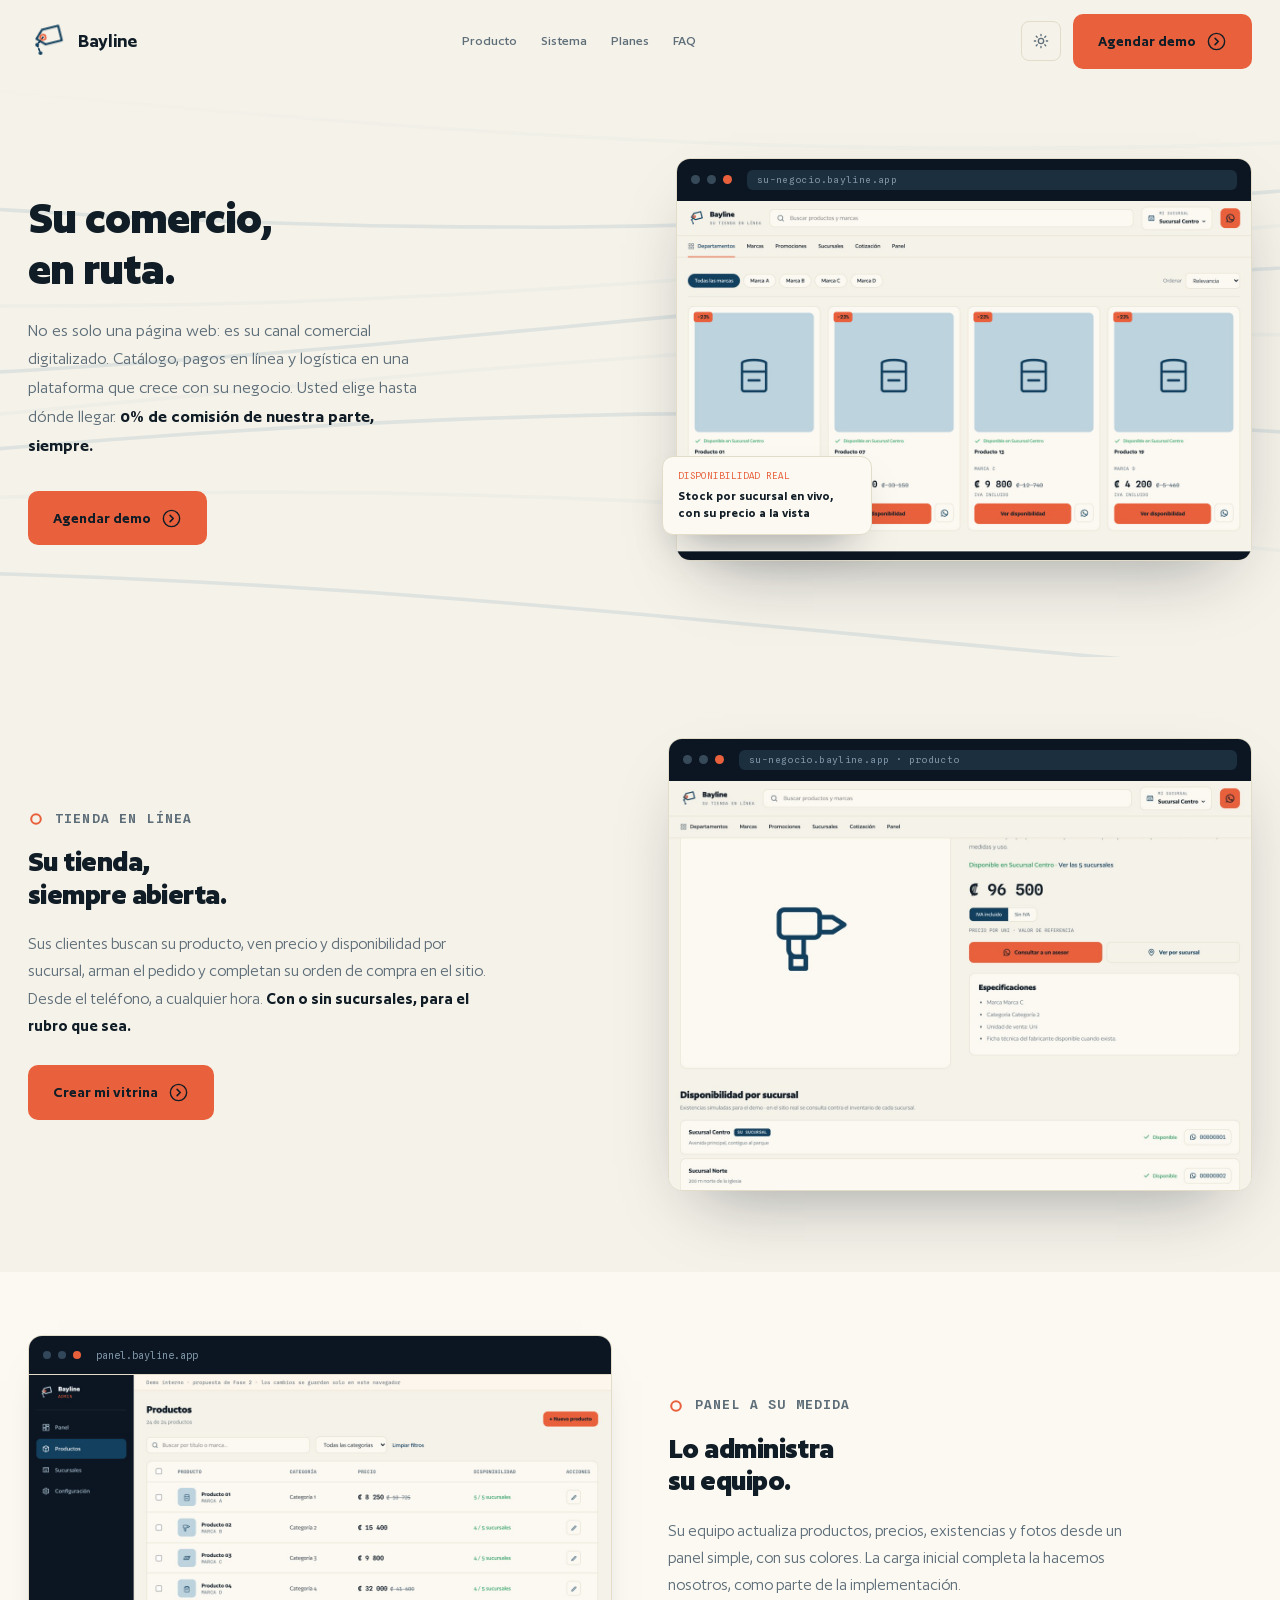
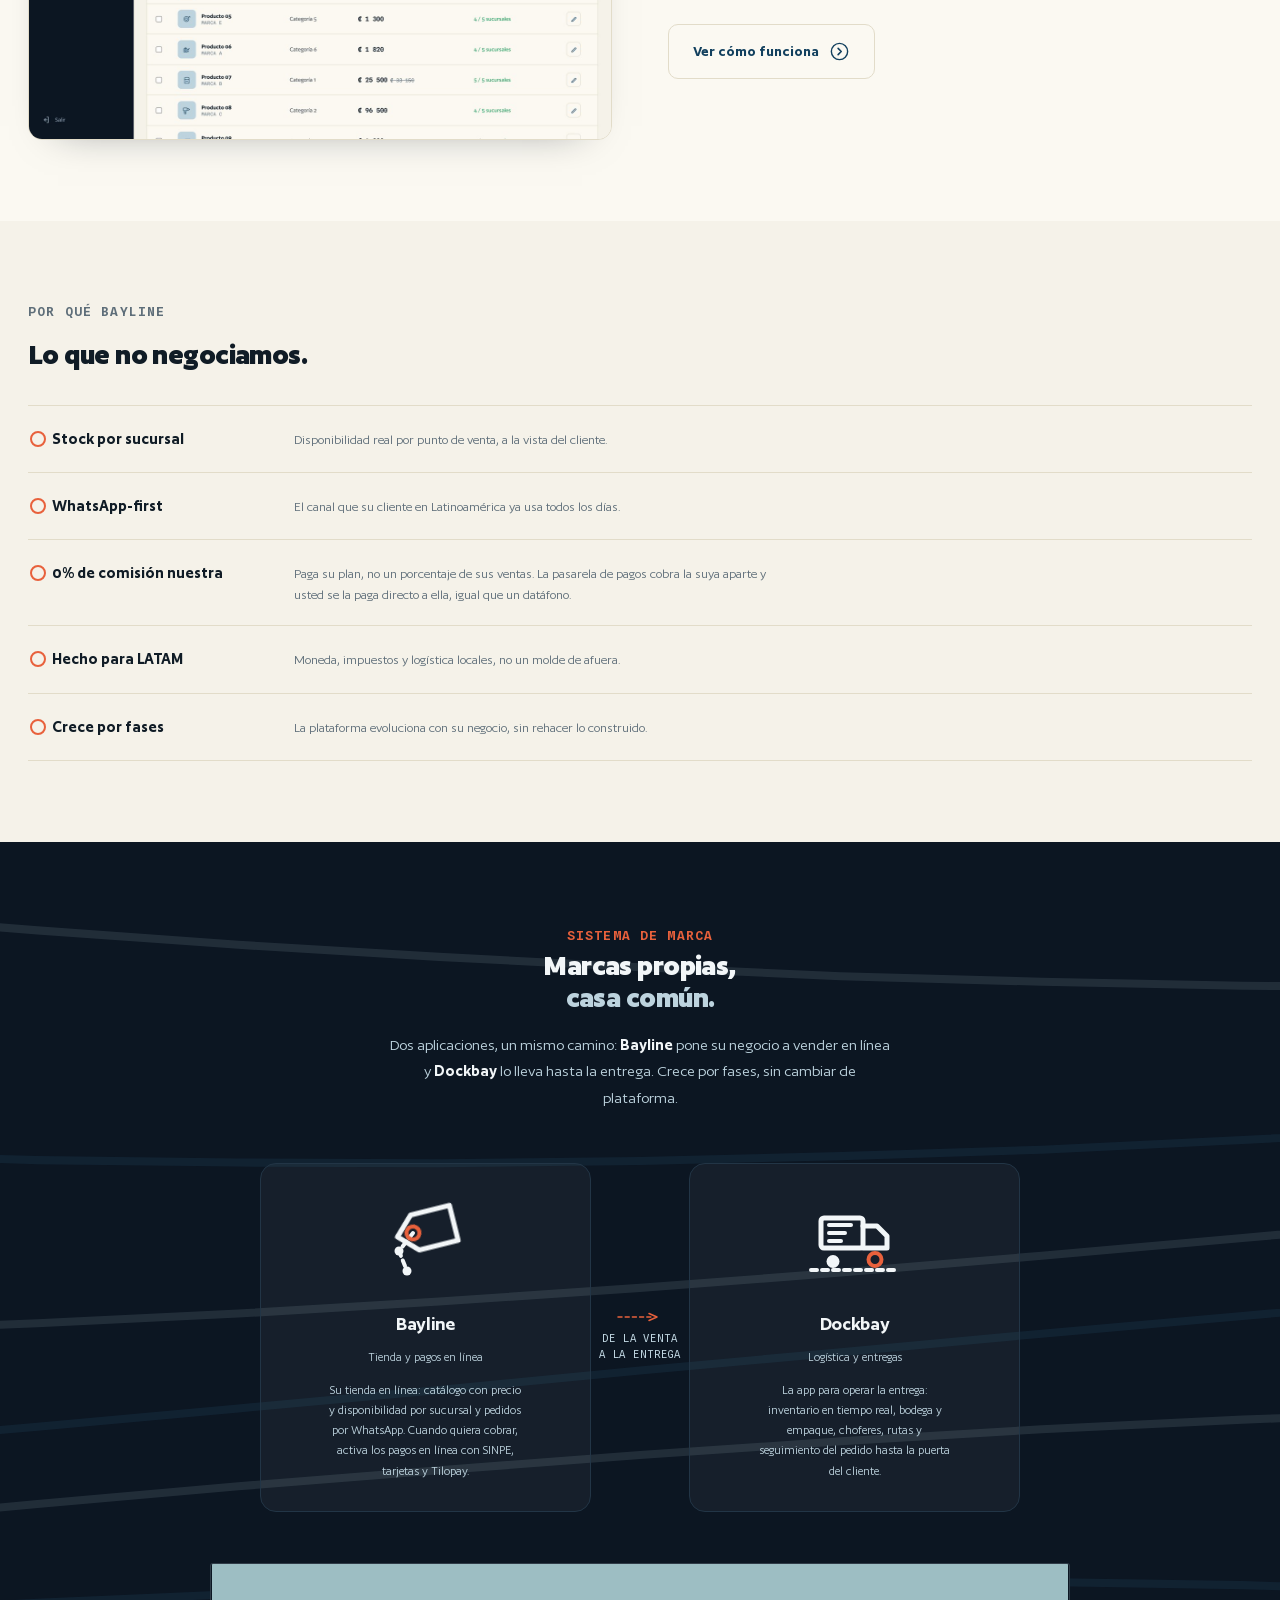
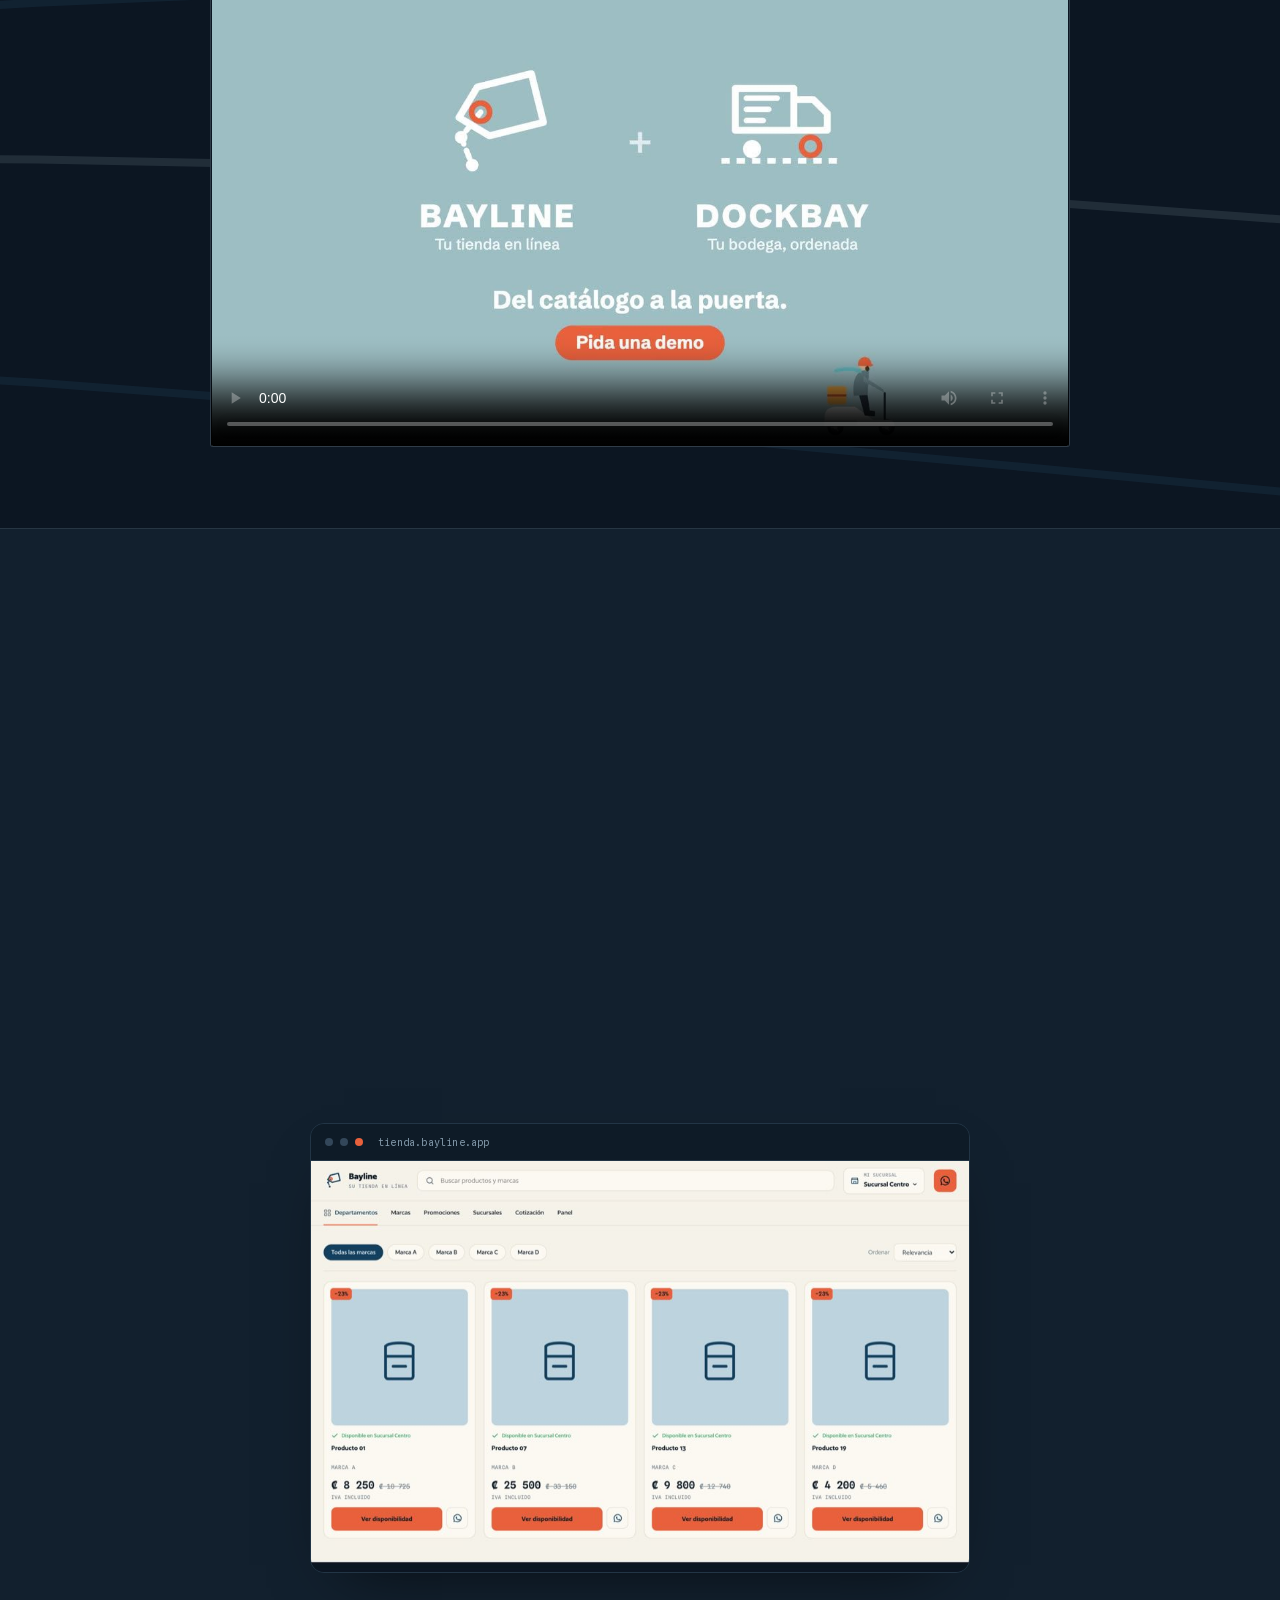
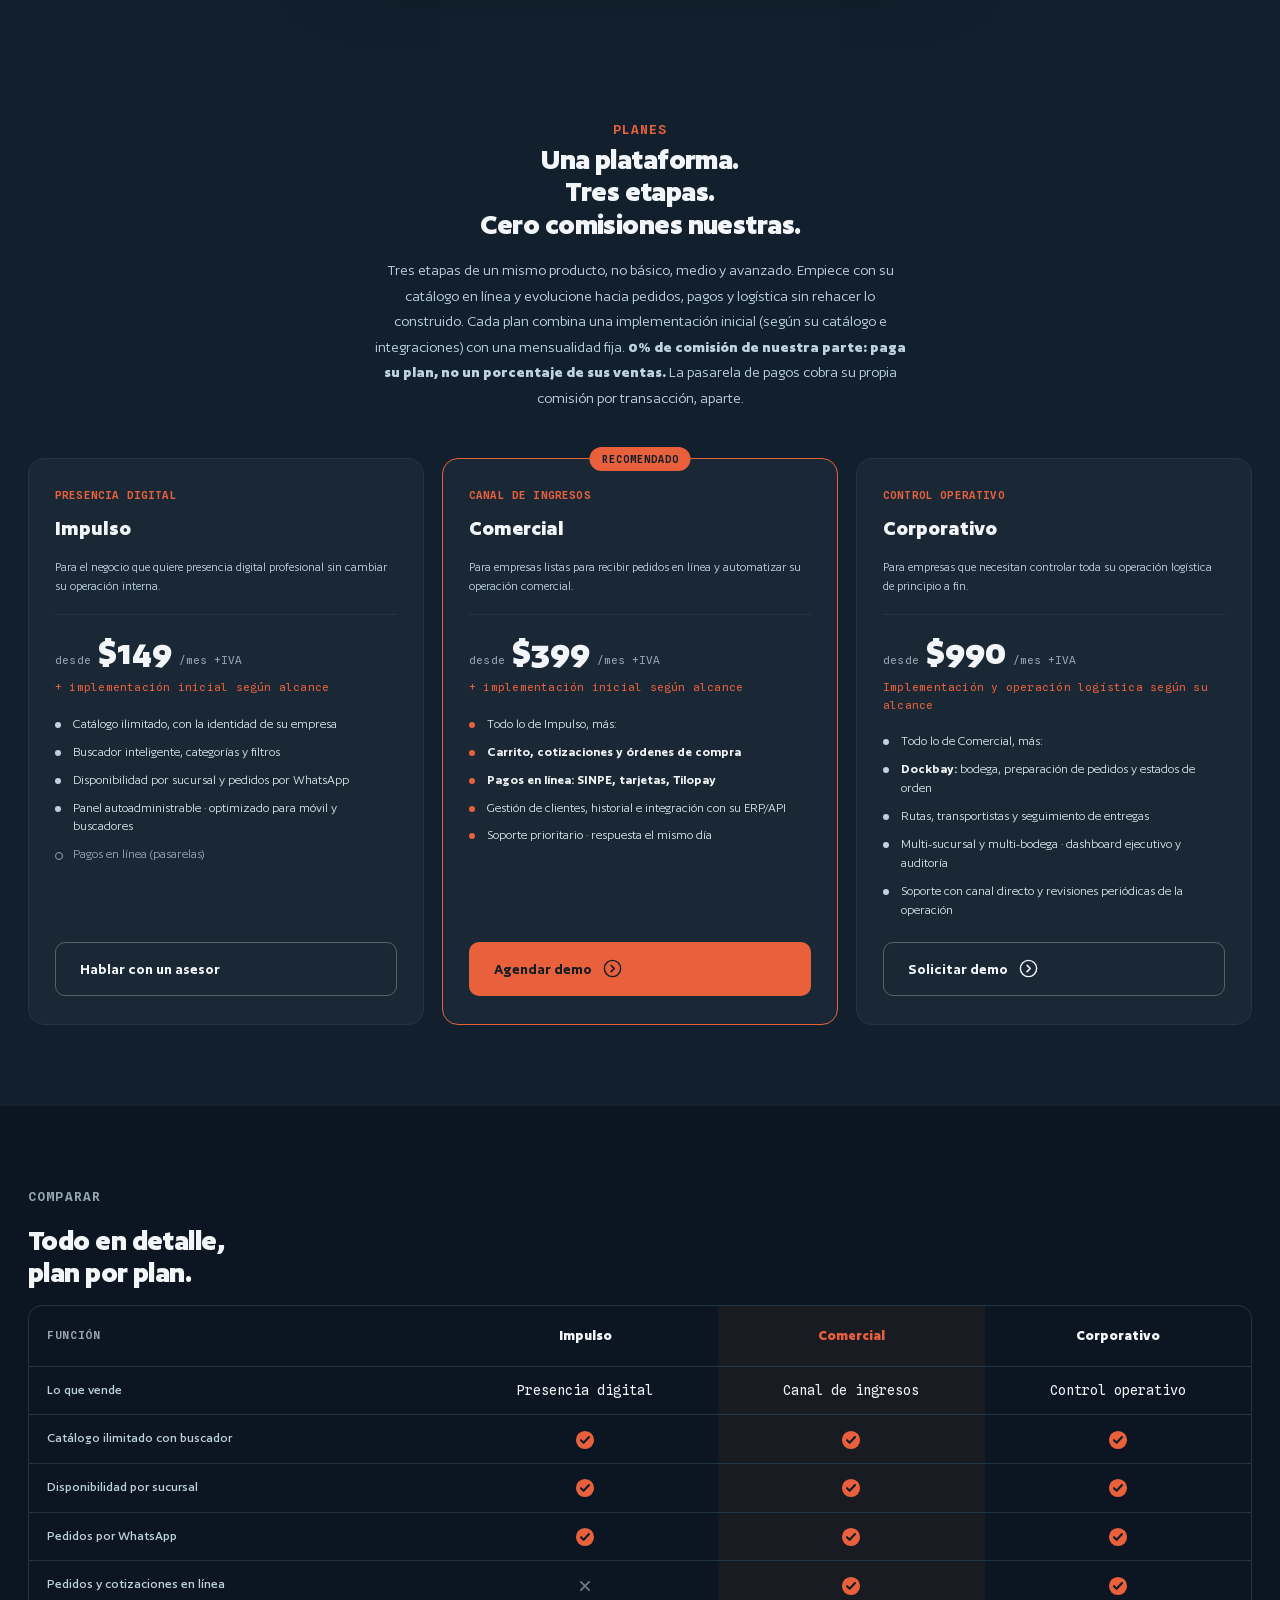
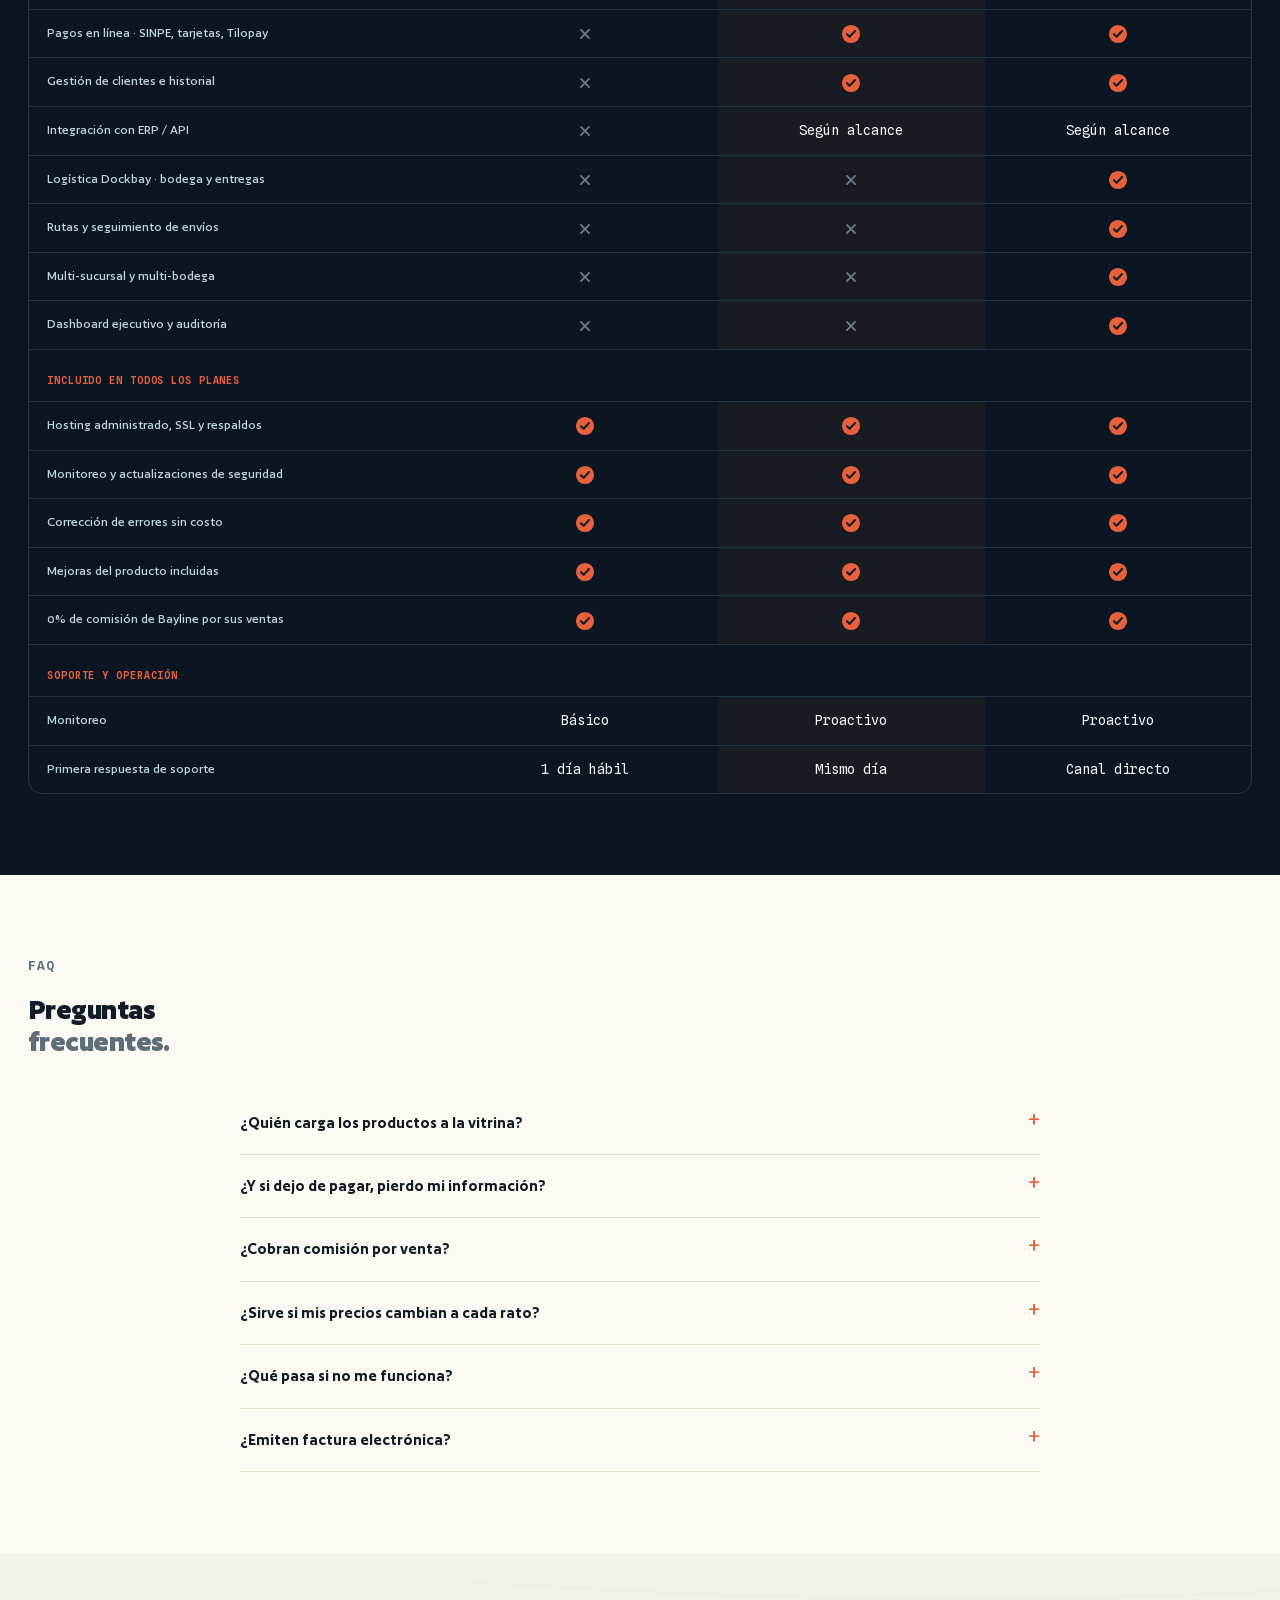
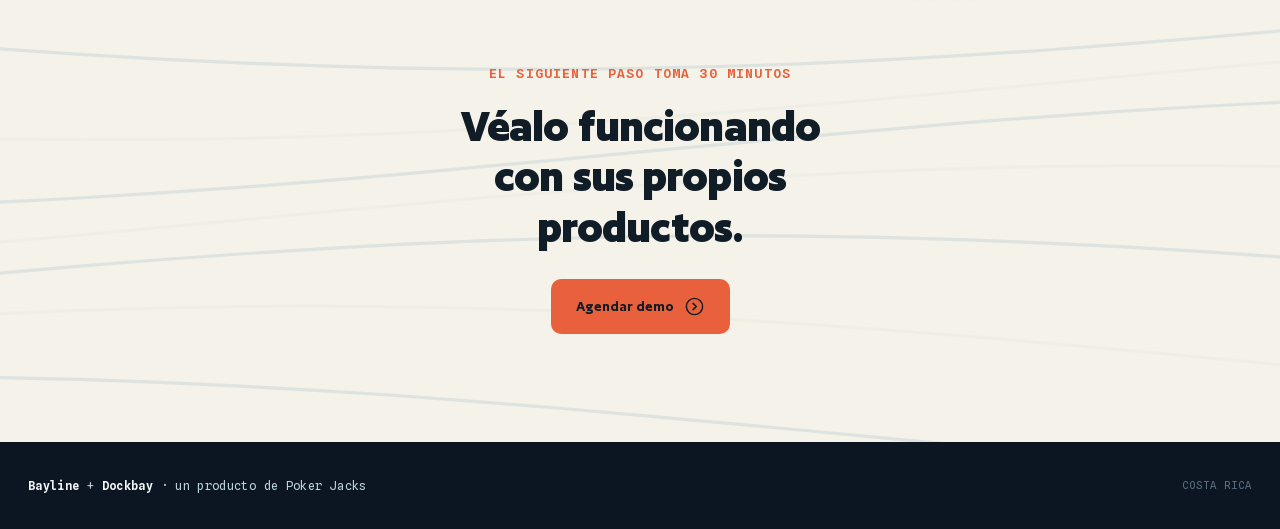
==== commit 1e6932c1: "sistema: el video va sin pie de texto La seccion ya explica con su propio copy lo que el video muest" ====
--- a/index.html
+++ b/index.html
@@ -549,9 +549,6 @@
 .sysvid{margin:clamp(2rem,5vw,3.2rem) auto 0;max-width:860px;width:100%}
 .sysvid video{display:block;width:100%;height:auto;aspect-ratio:16/9;background:var(--marea);
   border:1px solid rgba(189,211,222,.20);border-radius:3px}
-.sysvid figcaption{margin:.85rem auto 0;max-width:62ch;font-size:.92rem;line-height:1.6;
-  color:var(--bajio);opacity:.82;text-align:center}
-@media (max-width:640px){.sysvid figcaption{font-size:.86rem;text-align:left}}
 </style>
 
 <!-- Iconografía de producto · monoline carta náutica (reemplaza recuadros vacíos) -->
@@ -689,15 +686,10 @@
     <figure class="sysvid rv" style="--i:4">
       <video controls preload="metadata" playsinline
              poster="media/anuncio-poster.jpg"
-             width="1280" height="720"
-             aria-describedby="sysvid-txt">
+             width="1280" height="720">
         <source src="media/anuncio-bayline-dockbay.mp4" type="video/mp4">
         Su navegador no puede reproducir el video.
       </video>
-      <figcaption id="sysvid-txt">
-        Un minuto: el comercio que no vende lo que tiene porque nadie lo ve, Bayline resolviendo
-        el catálogo y la compra, y Dockbay llevando el pedido de la bodega a la puerta del cliente.
-      </figcaption>
     </figure>
   </div>
 </section>
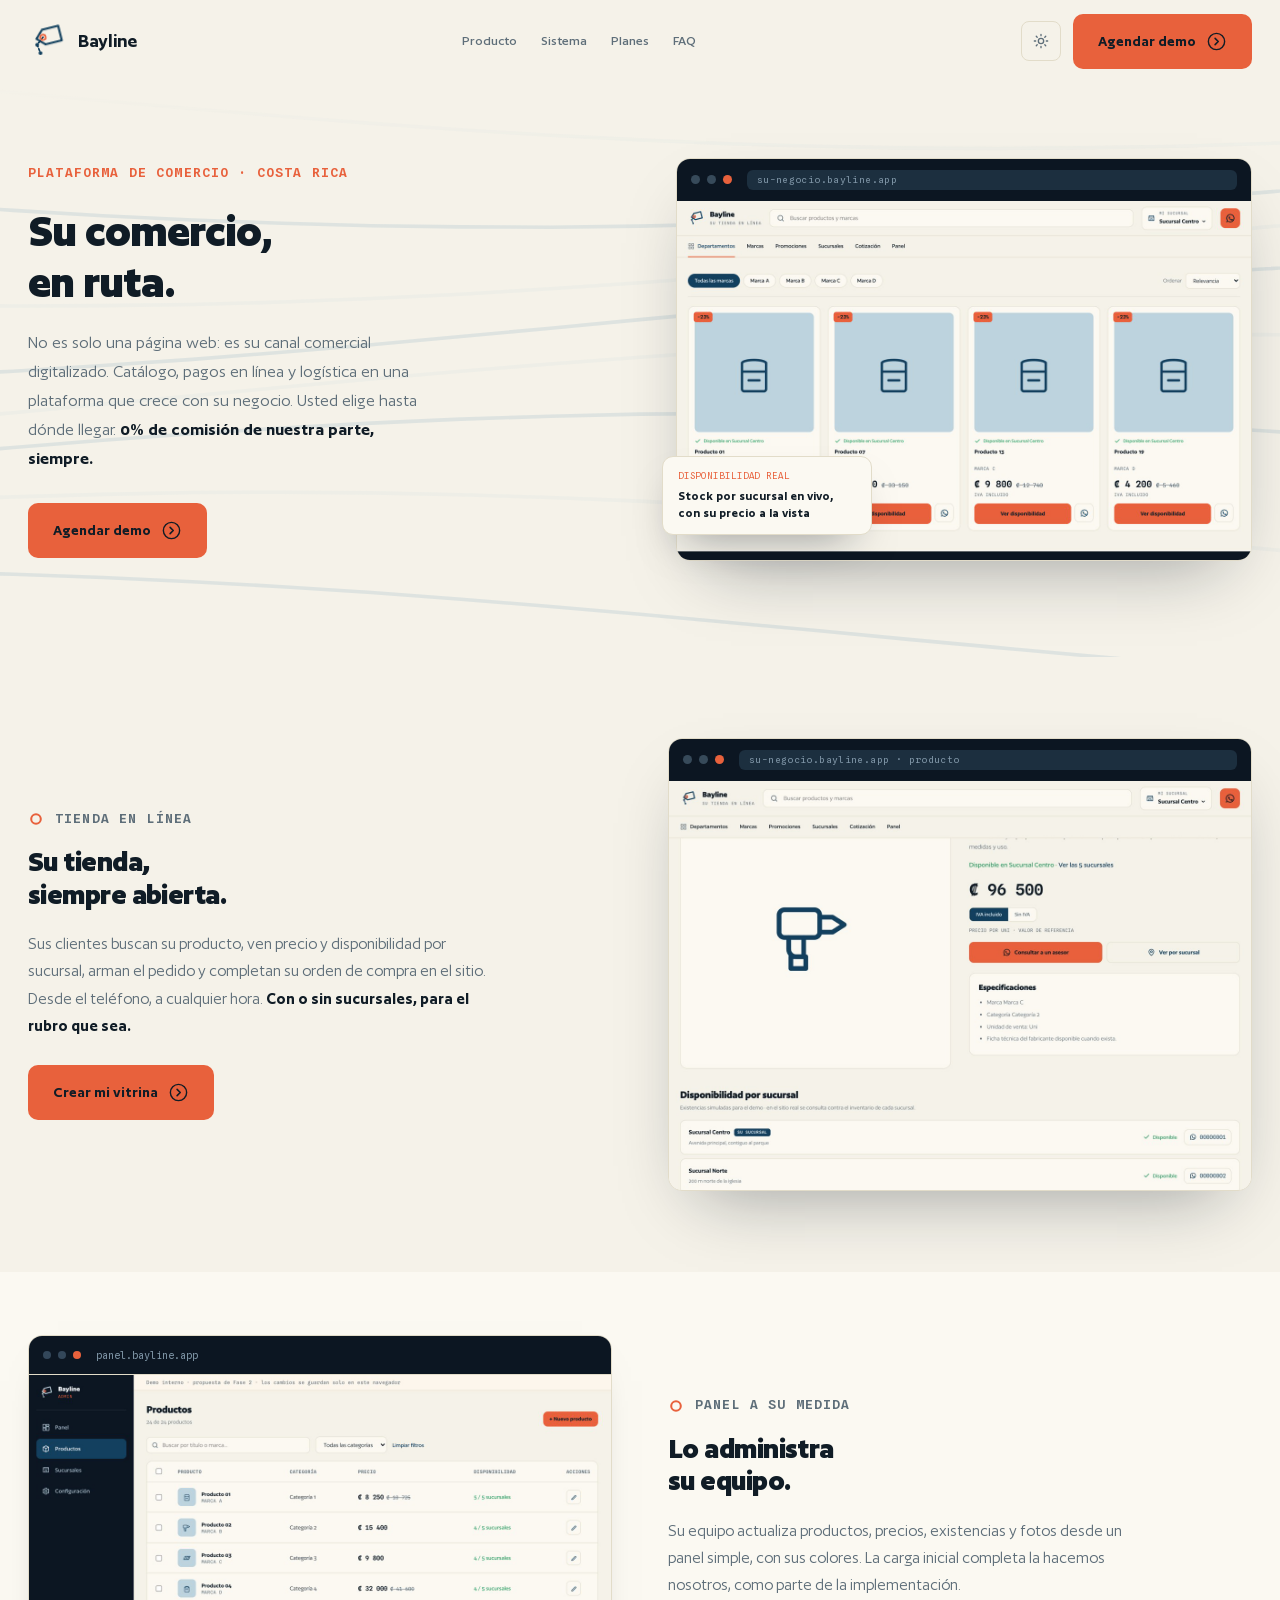
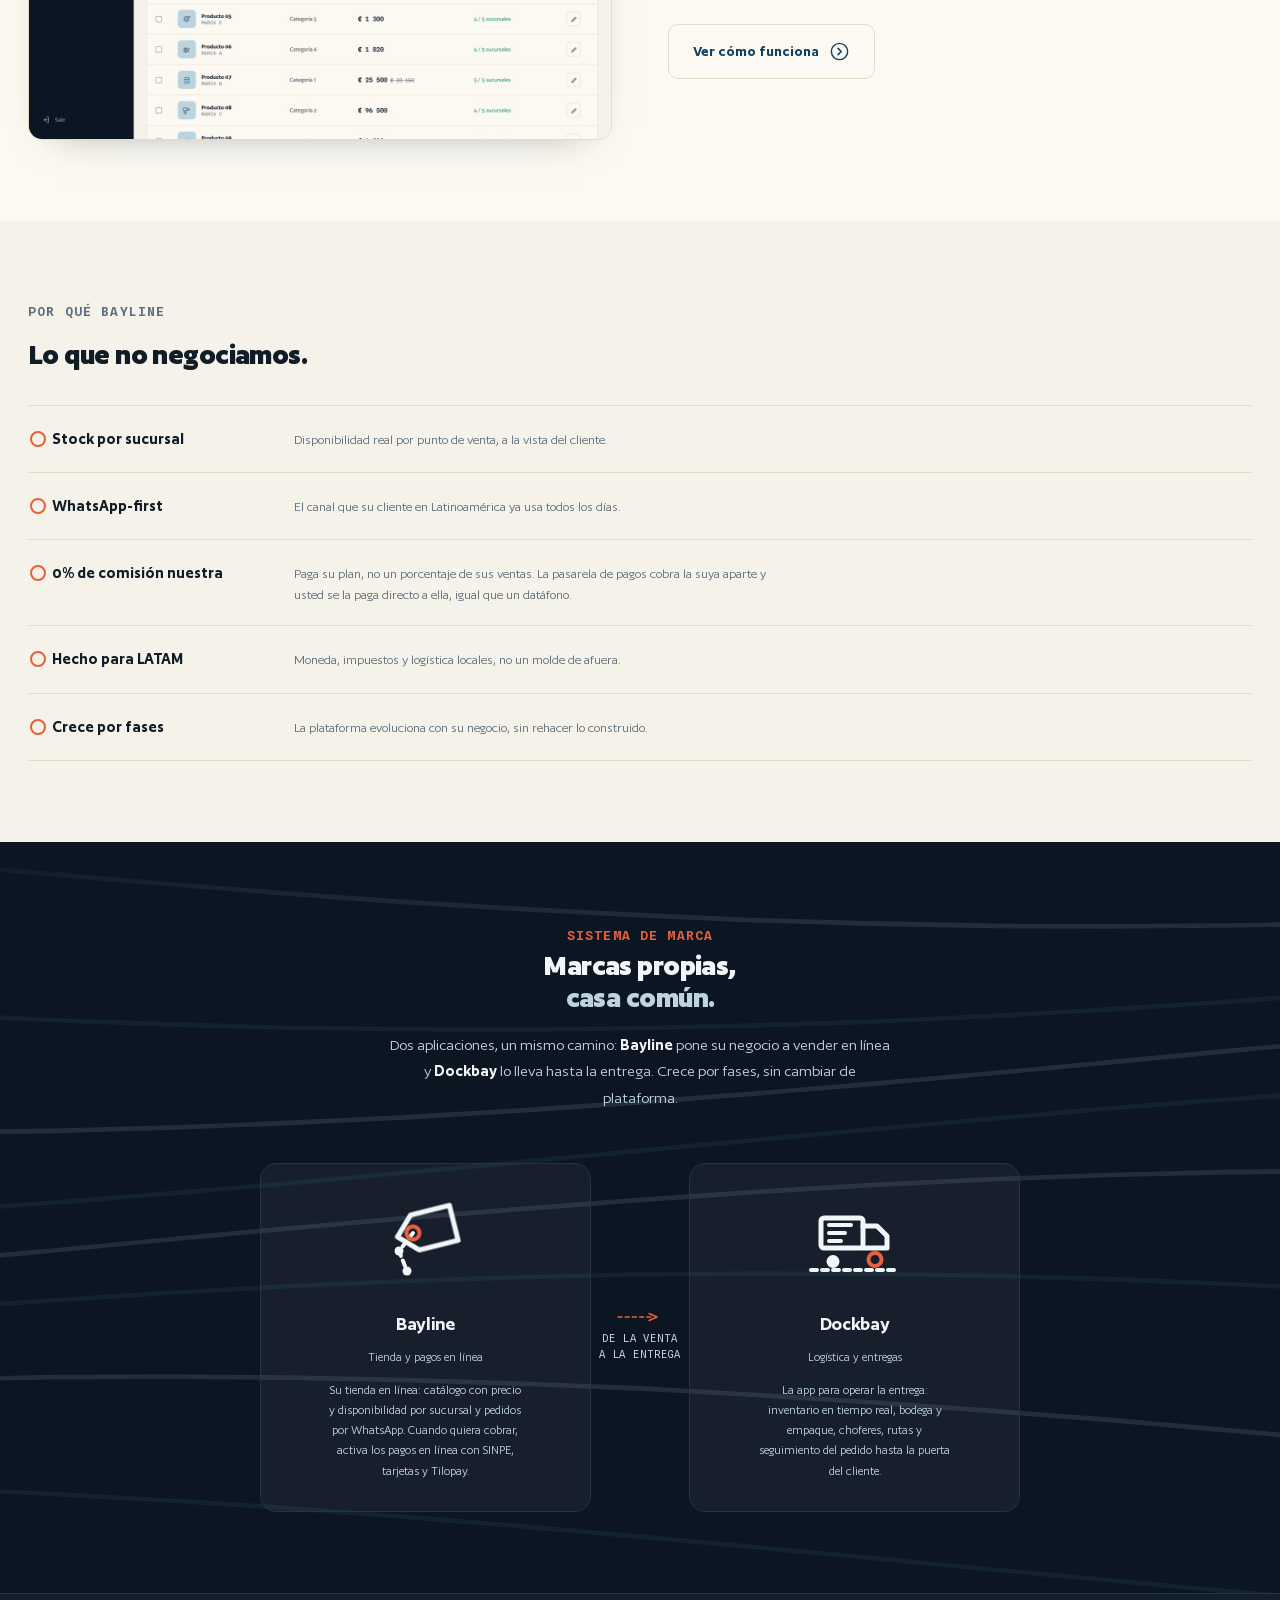
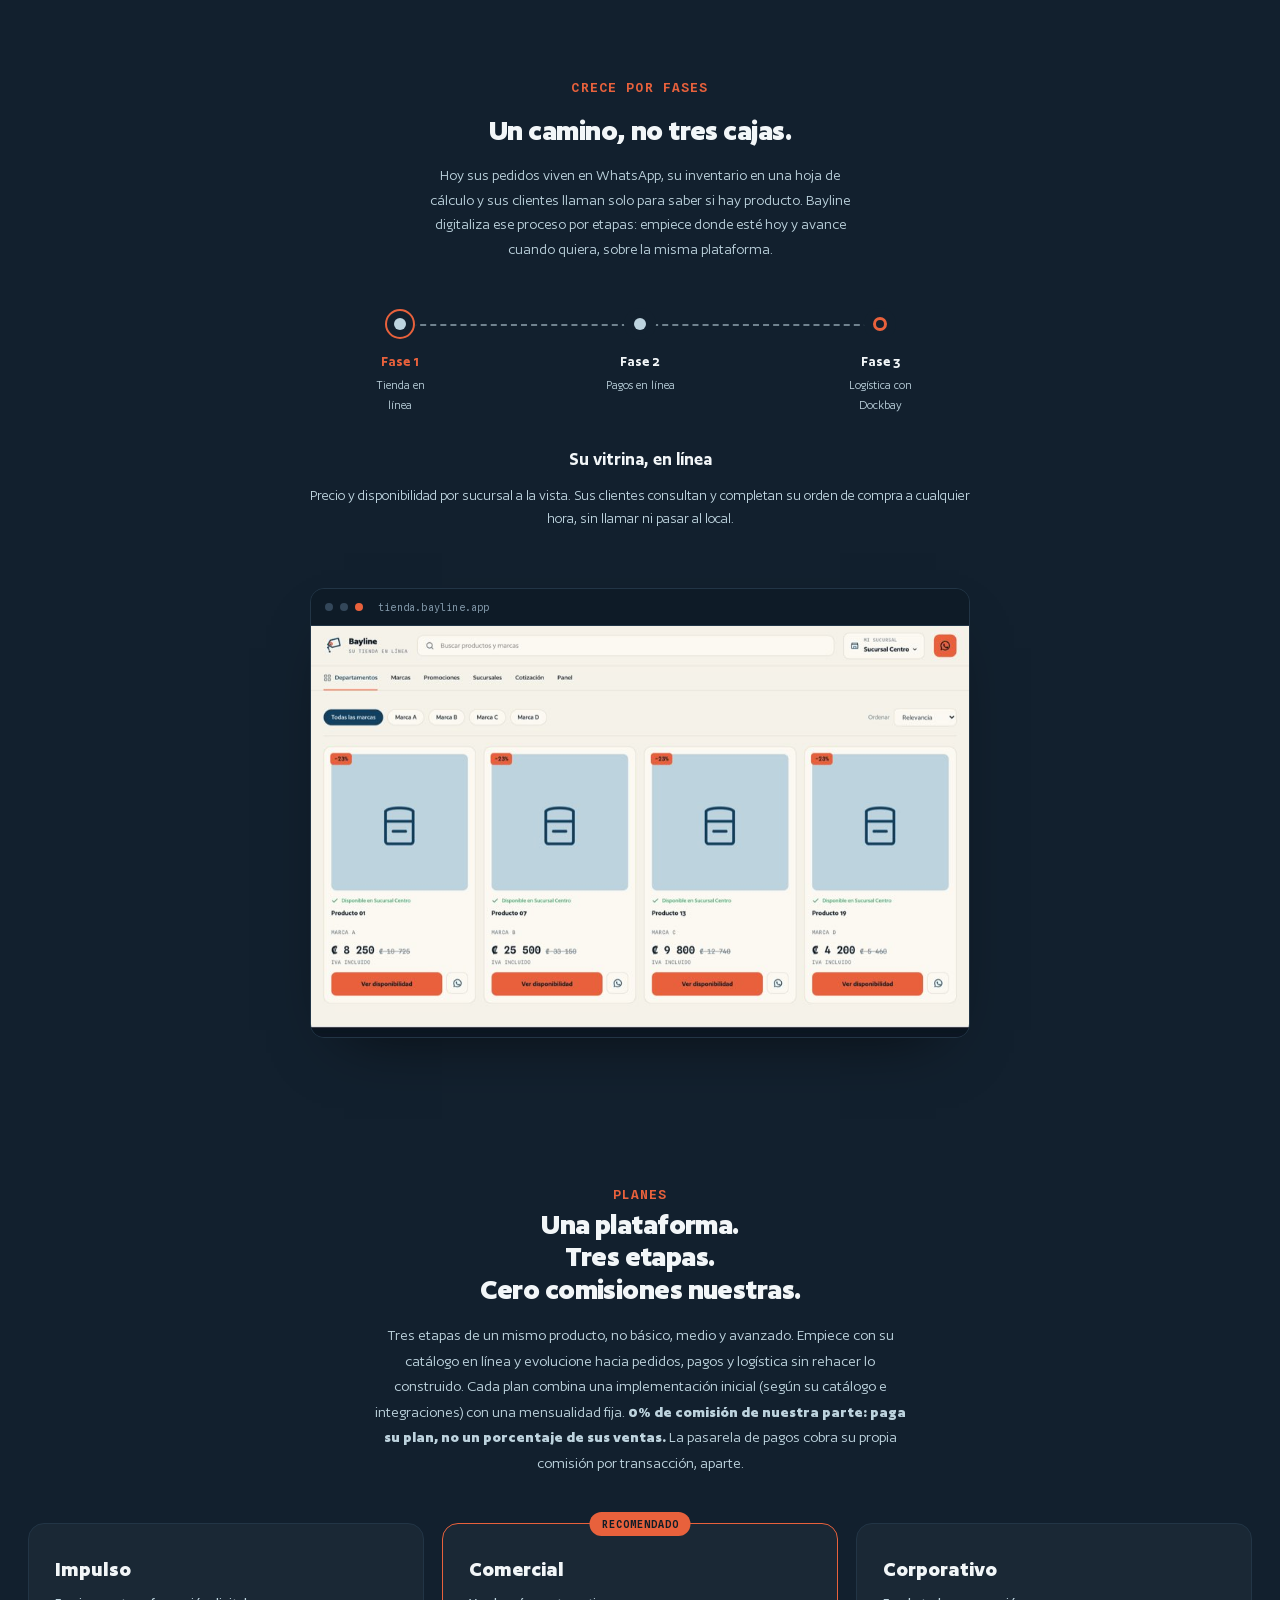
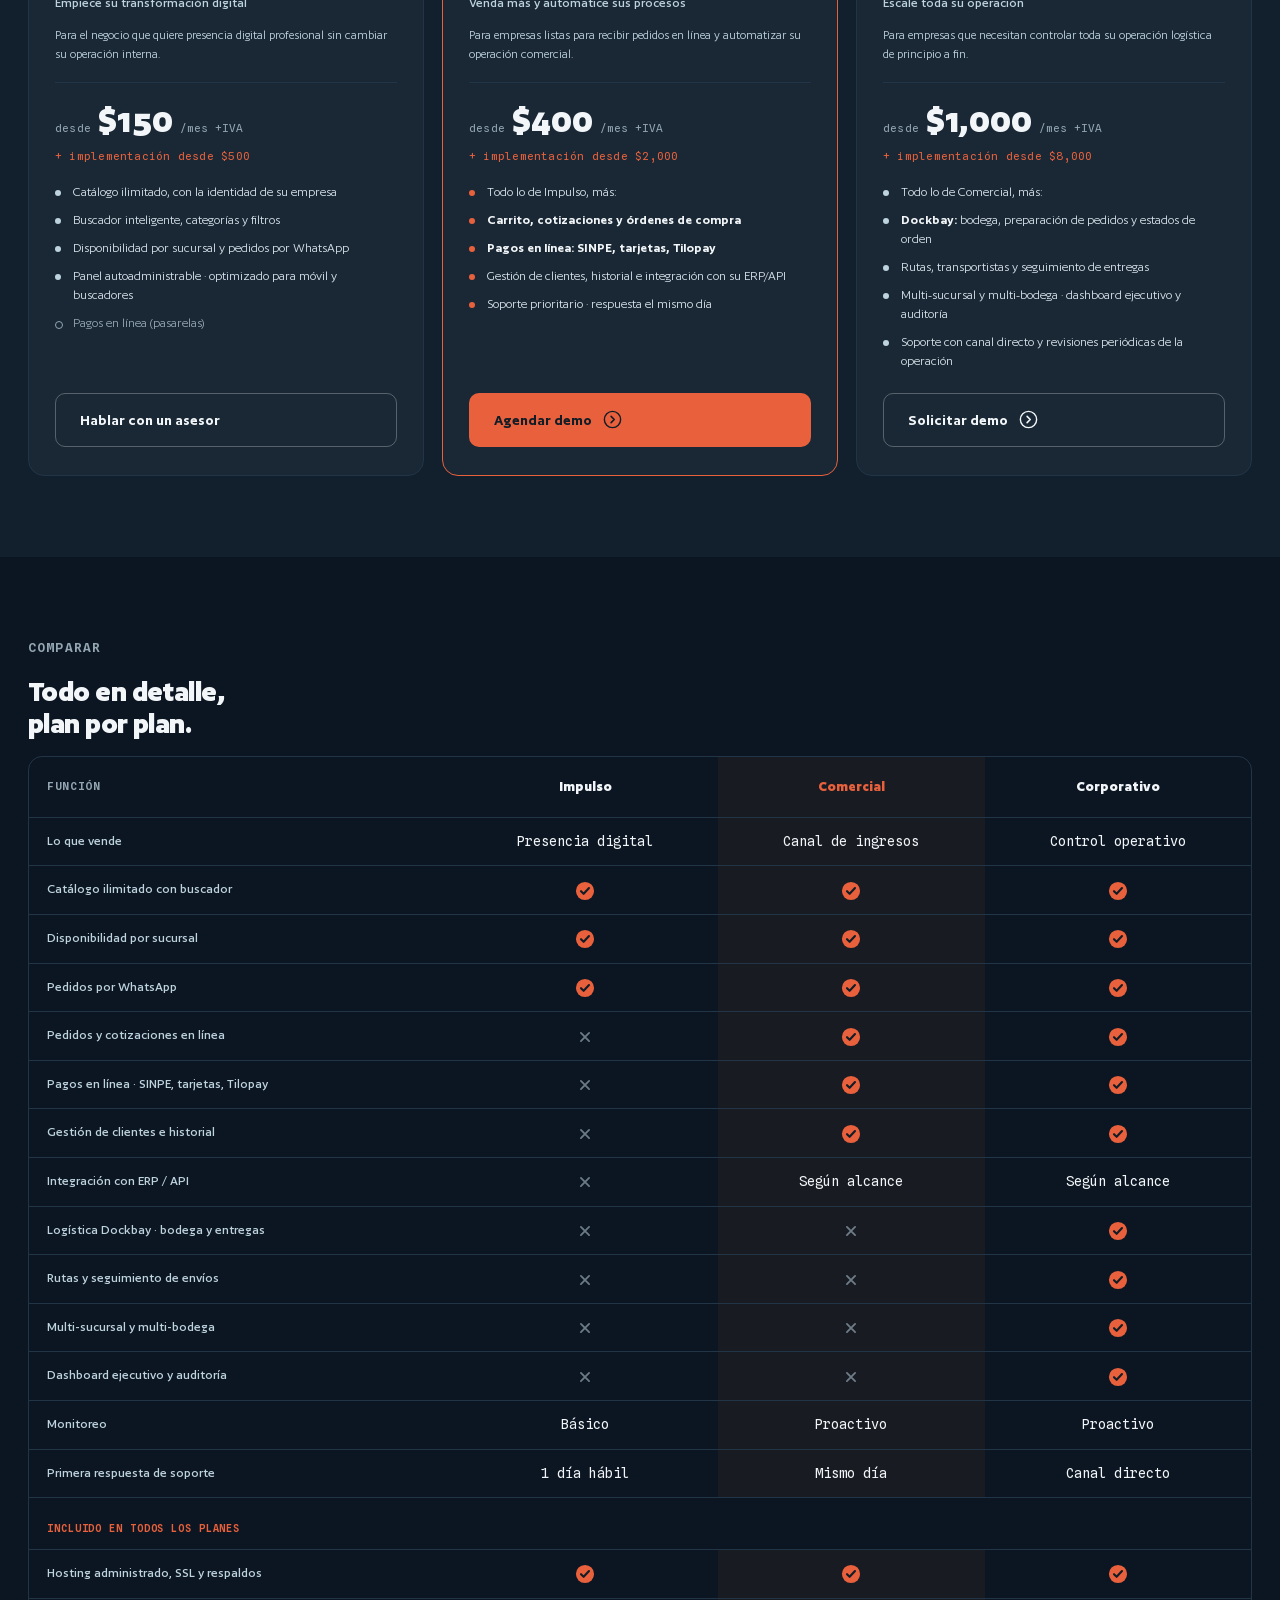
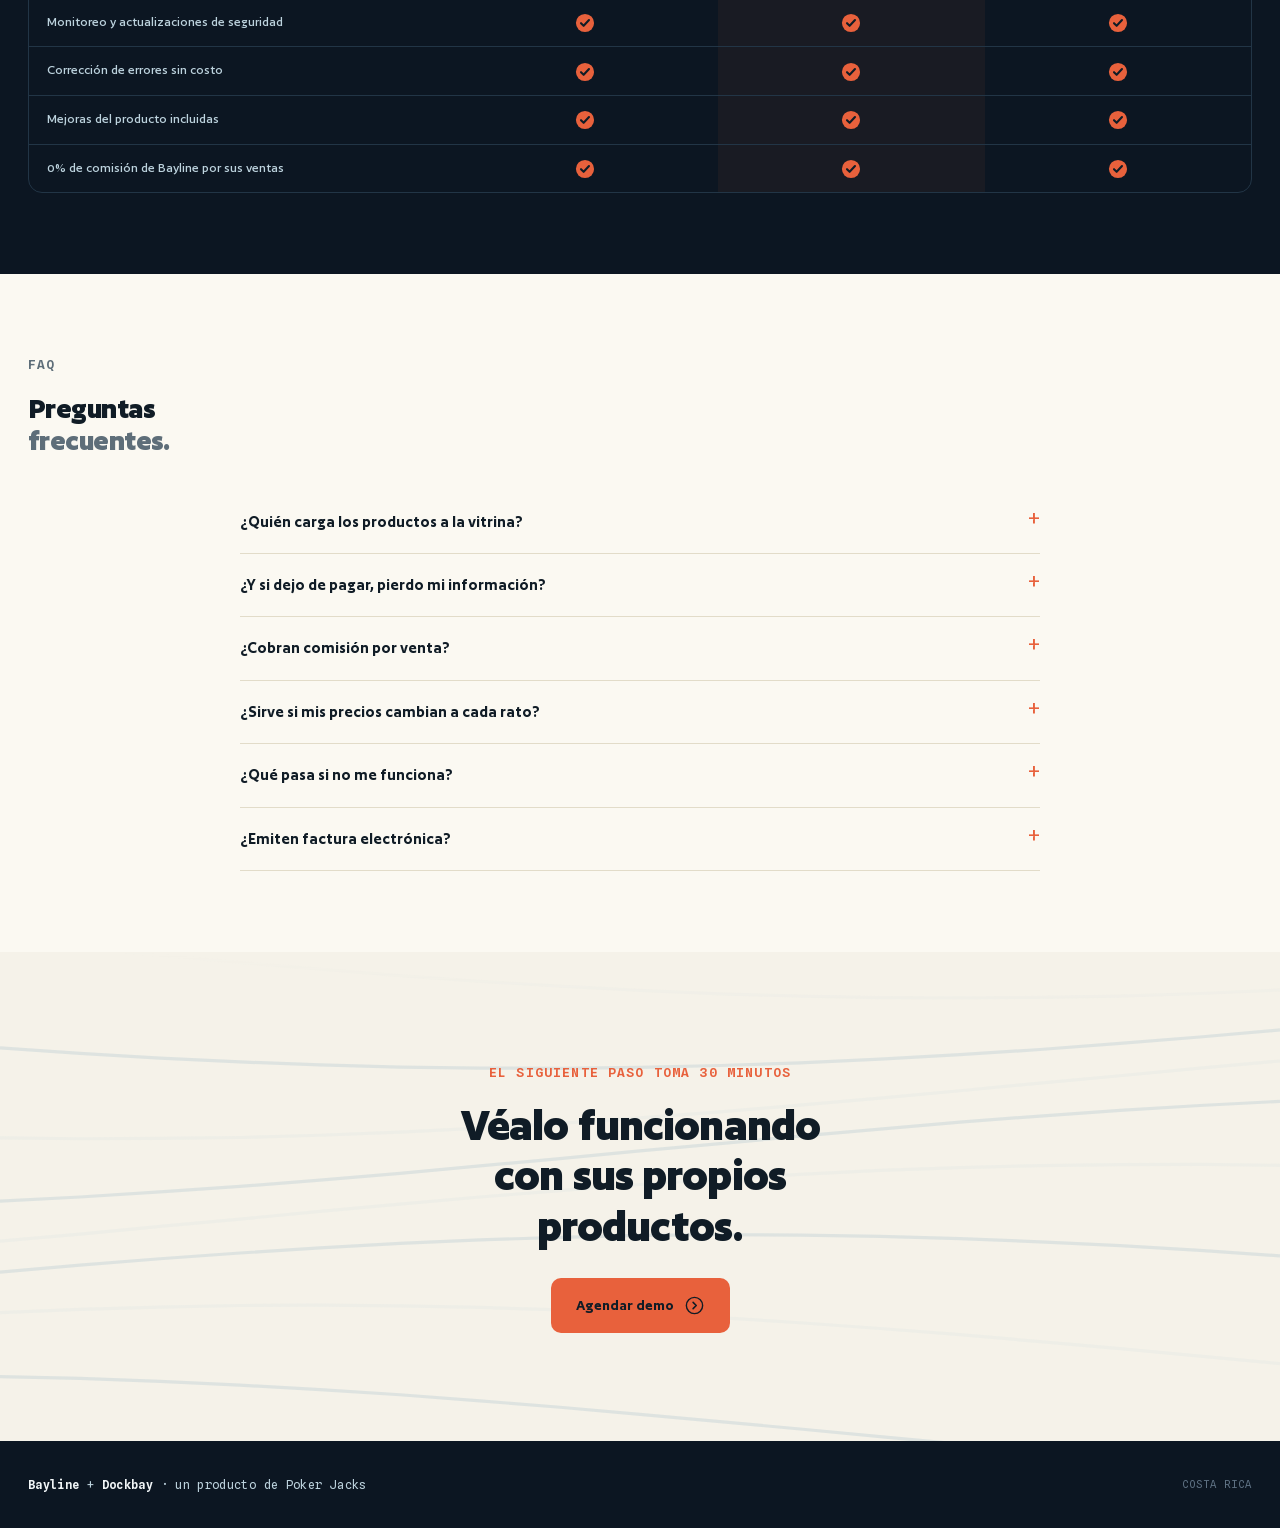
==== commit b541a447: "fix(landing): los precios eran los del tarifario del 27 de julio El equipo aprobó tarifario nuevo el" ====
--- a/index.html
+++ b/index.html
@@ -2,9 +2,9 @@
 <html lang="es">
 <meta charset="utf-8">
 <meta name="viewport" content="width=device-width, initial-scale=1, viewport-fit=cover">
-<title>Bayline · su comercio, en ruta</title><link rel="icon" href="/favicon.svg" type="image/svg+xml"><link rel="icon" href="/favicon.ico" sizes="32x32"><link rel="apple-touch-icon" href="/icono-180.png">
+<title>Bayline · su comercio, en ruta</title>
 <meta name="description" content="Bayline es la plataforma de comercio para negocios de Costa Rica: catálogo, pagos en línea y logística en un solo lugar, con 0% de comisión de nuestra parte.">
-
+<link rel="icon" href="data:image/svg%2Bxml,%3Csvg xmlns=%27http://www.w3.org/2000/svg%27 viewBox=%270 0 96 96%27%3E%3Crect width=%2796%27 height=%2796%27 rx=%2718%27 fill=%27%230C1622%27/%3E%3Cg stroke=%27%23F2F6F8%27 fill=%27none%27 stroke-width=%275%27 stroke-linejoin=%27round%27%3E%3Cpath d=%27M38 16 L78 16 L78 52 L38 52 L20 34 Z%27 transform=%27rotate(-14 36 34)%27/%3E%3C/g%3E%3Ccircle cx=%2735%27 cy=%2737%27 r=%276.5%27 fill=%27none%27 stroke=%27%23E8613C%27 stroke-width=%274%27/%3E%3C/svg%3E">
 <meta property="og:type" content="website">
 <meta property="og:site_name" content="Bayline">
 <meta property="og:title" content="Bayline · su comercio, en ruta">
@@ -508,47 +508,6 @@
 .cacts .o{border-color:var(--line-c,#e6e2d8);color:var(--ink,#101C26)}
 .cclose{margin-top:16px;background:none;border:0;font-family:inherit;font-size:13px;
 color:var(--muted,#5E6E79);cursor:pointer;text-decoration:underline;padding:0}
-
-.cbox form{display:flex;flex-direction:column;gap:13px}
-.cfield{display:flex;flex-direction:column;gap:5px}
-.cfield label{font-size:12.5px;font-weight:600;color:var(--ink,#101C26)}
-.cfield input,.cfield textarea{font-family:inherit;font-size:14.5px;color:var(--ink,#101C26);
-background:var(--ground,#F5F2E9);border:1px solid var(--line-c,#e6e2d8);border-radius:10px;
-padding:11px 13px;width:100%}
-.cfield textarea{min-height:88px;resize:vertical}
-.cfield input:focus,.cfield textarea:focus{outline:2px solid var(--sonda,#12405E);outline-offset:1px}
-.cerr{font-size:12.5px;color:var(--boya,#E8613C);margin:0}
-.cerr:empty{display:none}
-.csend{background:var(--boya,#E8613C);color:var(--ink,#101C26);border:0;border-radius:10px;
-padding:13px 18px;font-family:inherit;font-weight:600;font-size:14.5px;cursor:pointer;width:100%}
-.csend:disabled{opacity:.6;cursor:default}
-.calt{font-size:12.5px;color:var(--muted,#5E6E79);text-align:center;margin:2px 0 0;line-height:1.5}
-.calt a{color:var(--boya,#E8613C);text-decoration:underline;text-underline-offset:2px}
-.cdone{text-align:center;padding:8px 0 4px}
-.cdone .tick{width:52px;height:52px;border-radius:50%;background:var(--boya,#E8613C);
-display:grid;place-items:center;margin:0 auto 14px}
-
-.cconsent{display:flex;gap:10px;align-items:flex-start;cursor:pointer;
-  font-size:13px;line-height:1.55;color:var(--muted,#5E6E79)}
-.cconsent input{appearance:none;-webkit-appearance:none;flex:0 0 auto;
-  width:18px;height:18px;margin:1px 0 0;border:1.5px solid var(--line-c,#e6e2d8);
-  border-radius:5px;background:var(--ground,#F5F2E9);cursor:pointer;position:relative}
-.cconsent input:checked{background:var(--boya,#E8613C);border-color:var(--boya,#E8613C)}
-.cconsent input:checked::after{content:'';position:absolute;left:5px;top:1px;
-  width:5px;height:10px;border:solid var(--ink,#101C26);border-width:0 2px 2px 0;
-  transform:rotate(42deg)}
-.cconsent input:focus-visible{outline:2px solid var(--sonda,#12405E);outline-offset:2px}
-.cconsent a{color:var(--boya,#E8613C);text-decoration:underline;text-underline-offset:2px}
-
-.plan .vende{font-family:var(--mono);font-size:.66rem;font-weight:600;letter-spacing:.11em;
-  text-transform:uppercase;color:var(--boya);margin-bottom:.45rem}
-.plan.dest .vende{color:var(--boya)}
-
-/* Video del sistema. preload="metadata" a proposito: son 2 MB y no los tiene que
-   pagar quien solo pasa scrolleando. De entrada solo carga el poster. */
-.sysvid{margin:clamp(2rem,5vw,3.2rem) auto 0;max-width:860px;width:100%}
-.sysvid video{display:block;width:100%;height:auto;aspect-ratio:16/9;background:var(--marea);
-  border:1px solid rgba(189,211,222,.20);border-radius:3px}
 </style>
 
 <!-- Iconografía de producto · monoline carta náutica (reemplaza recuadros vacíos) -->
@@ -594,6 +553,7 @@
   <svg class="contours" viewBox="0 0 400 160" preserveAspectRatio="xMidYMid slice"><use href="#bl-contours"/><g class="glowlines" aria-hidden="true"><polyline points="0 0 25 2.4 50 4.7 75 6.9 100 9 125 11 150 12.8 175 14.3 200 15.6 225 16.7 250 17.4 275 17.9 300 18 325 17.8 350 17.4 375 16.6 400 15.5" pathLength="100" style="animation-delay:-0s"/><polyline points="0 33.6 25 35.3 50 36.8 75 38 100 38.9 125 39.6 150 39.9 175 40 200 39.7 225 39.1 250 38.3 275 37.1 300 35.7 325 34.1 350 32.2 375 30.2 400 28" pathLength="100" style="animation-delay:-3.1s"/><polyline points="0 61.7 25 62 50 61.9 75 61.6 100 60.9 125 59.9 150 58.7 175 57.2 200 55.5 225 53.6 250 51.5 275 49.3 300 47 325 44.6 350 42.3 375 39.9 400 37.7" pathLength="100" style="animation-delay:-6.2s"/><polyline points="0 81.5 25 80.2 50 78.6 75 76.9 100 74.9 125 72.8 150 70.5 175 68.2 200 65.8 225 63.5 250 61.2 275 59 300 56.8 325 54.9 350 53.1 375 51.6 400 50.3" pathLength="100" style="animation-delay:-1.6s"/><polyline points="0 94 25 91.8 50 89.4 75 87.1 100 84.7 125 82.4 150 80.2 175 78.2 200 76.3 225 74.6 250 73.1 275 71.9 300 71 325 70.4 350 70.1 375 70 400 70.3" pathLength="100" style="animation-delay:-4.7s"/><polyline points="0 103.7 25 101.5 50 99.5 75 97.7 100 96.1 125 94.7 150 93.6 175 92.8 200 92.2 225 92 250 92.1 275 92.5 300 93.2 325 94.2 350 95.4 375 96.9 400 98.6" pathLength="100" style="animation-delay:-2.3s"/><polyline points="0 116.3 25 115.3 50 114.6 75 114.1 100 114 125 114.2 150 114.7 175 115.5 200 116.5 225 117.9 250 119.5 275 121.3 300 123.2 325 125.4 350 127.6 375 129.9 400 132.3" pathLength="100" style="animation-delay:-5.4s"/><polyline points="0 136.3 25 136.9 50 137.8 75 139 100 140.4 125 142 150 143.9 175 145.9 200 148.1 225 150.4 250 152.7 275 155.1 300 157.4 325 159.7 350 161.9 375 163.9 400 165.8" pathLength="100" style="animation-delay:-7.0s"/></g></svg>
   <div class="wrap">
     <div>
+      <span class="kick rv">Plataforma de comercio · Costa Rica</span>
       <h1 class="rv" style="--i:1">Su comercio,<br><span class="rt">en ruta.</span></h1>
       <p class="lead rv" style="--i:2">No es solo una página web: es su canal comercial digitalizado. Catálogo,
         pagos en línea y logística en una plataforma que crece con su negocio. Usted elige hasta dónde
@@ -682,15 +642,6 @@
       </button>
     </div>
 
-  
-    <figure class="sysvid rv" style="--i:4">
-      <video controls preload="metadata" playsinline
-             poster="media/anuncio-poster.jpg"
-             width="1280" height="720">
-        <source src="media/anuncio-bayline-dockbay.mp4" type="video/mp4">
-        Su navegador no puede reproducir el video.
-      </video>
-    </figure>
   </div>
 </section>
 
@@ -743,10 +694,10 @@
     </div>
     <div class="pgrid">
       <article class="plan rv" style="--i:1">
-        <div class="vende">Presencia digital</div><div class="pn">Impulso</div>
+        <div class="pn">Impulso</div><div class="stage">Empiece su transformación digital</div>
         <p class="ideal">Para el negocio que quiere presencia digital profesional sin cambiar su operación interna.</p>
-        <div class="price"><i>desde</i><b>$149</b><span>/mes +IVA</span></div>
-        <div class="annual">+ implementación inicial según alcance</div>
+        <div class="price"><i>desde</i><b>$150</b><span>/mes +IVA</span></div>
+        <div class="annual">+ implementación desde $500</div>
         <ul>
           <li>Catálogo ilimitado, con la identidad de su empresa</li>
           <li>Buscador inteligente, categorías y filtros</li>
@@ -754,14 +705,14 @@
           <li>Panel autoadministrable · optimizado para móvil y buscadores</li>
           <li class="no">Pagos en línea (pasarelas)</li>
         </ul>
-        <!--email_off--><a class="btn gho" href="mailto:hola@poker-jacks.tech?subject=Bayline%20%C2%B7%20plan%20Impulso&body=Hola%2C%20me%20interesa%20el%20plan%20Impulso%20para%20mi%20negocio.%0A%0ANombre%3A%0ANegocio%3A%0ATel%C3%A9fono%3A%0A">Hablar con un asesor</a><!--/email_off-->
+        <a class="btn gho" href="mailto:jasondiazarias@gmail.com?subject=Bayline%20%C2%B7%20plan%20Impulso&body=Hola%2C%20me%20interesa%20el%20plan%20Impulso%20para%20mi%20negocio.%0A%0ANombre%3A%0ANegocio%3A%0ATel%C3%A9fono%3A%0A">Hablar con un asesor</a>
       </article>
       <article class="plan pop rv" style="--i:2">
         <span class="poptag">Recomendado</span>
-        <div class="vende">Canal de ingresos</div><div class="pn">Comercial</div>
+        <div class="pn">Comercial</div><div class="stage">Venda más y automatice sus procesos</div>
         <p class="ideal">Para empresas listas para recibir pedidos en línea y automatizar su operación comercial.</p>
-        <div class="price"><i>desde</i><b>$399</b><span>/mes +IVA</span></div>
-        <div class="annual">+ implementación inicial según alcance</div>
+        <div class="price"><i>desde</i><b>$400</b><span>/mes +IVA</span></div>
+        <div class="annual">+ implementación desde $2,000</div>
         <ul>
           <li>Todo lo de Impulso, más:</li>
           <li><b>Carrito, cotizaciones y órdenes de compra</b></li>
@@ -769,13 +720,13 @@
           <li>Gestión de clientes, historial e integración con su ERP/API</li>
           <li>Soporte prioritario · respuesta el mismo día</li>
         </ul>
-        <!--email_off--><a class="btn pri" href="mailto:hola@poker-jacks.tech?subject=Bayline%20%C2%B7%20plan%20Comercial&body=Hola%2C%20me%20interesa%20el%20plan%20Comercial%20para%20mi%20negocio.%0A%0ANombre%3A%0ANegocio%3A%0ATel%C3%A9fono%3A%0A">Agendar demo<svg class="arr" viewBox="0 0 24 24" fill="none" aria-hidden="true"><circle cx="12" cy="12" r="9.3" stroke="currentColor" stroke-width="1.6"/><path d="M10.4 8.4l3.6 3.6-3.6 3.6" stroke="currentColor" stroke-width="1.8" stroke-linecap="round" stroke-linejoin="round"/></svg></a><!--/email_off-->
+        <a class="btn pri" href="mailto:jasondiazarias@gmail.com?subject=Bayline%20%C2%B7%20plan%20Comercial&body=Hola%2C%20me%20interesa%20el%20plan%20Comercial%20para%20mi%20negocio.%0A%0ANombre%3A%0ANegocio%3A%0ATel%C3%A9fono%3A%0A">Agendar demo<svg class="arr" viewBox="0 0 24 24" fill="none" aria-hidden="true"><circle cx="12" cy="12" r="9.3" stroke="currentColor" stroke-width="1.6"/><path d="M10.4 8.4l3.6 3.6-3.6 3.6" stroke="currentColor" stroke-width="1.8" stroke-linecap="round" stroke-linejoin="round"/></svg></a>
       </article>
       <article class="plan rv" style="--i:3">
-        <div class="vende">Control operativo</div><div class="pn">Corporativo</div>
+        <div class="pn">Corporativo</div><div class="stage">Escale toda su operación</div>
         <p class="ideal">Para empresas que necesitan controlar toda su operación logística de principio a fin.</p>
-        <div class="price"><i>desde</i><b>$990</b><span>/mes +IVA</span></div>
-        <div class="annual">Implementación y operación logística según su alcance</div>
+        <div class="price"><i>desde</i><b>$1,000</b><span>/mes +IVA</span></div>
+        <div class="annual">+ implementación desde $8,000</div>
         <ul>
           <li>Todo lo de Comercial, más:</li>
           <li><b>Dockbay:</b> bodega, preparación de pedidos y estados de orden</li>
@@ -783,7 +734,7 @@
           <li>Multi-sucursal y multi-bodega · dashboard ejecutivo y auditoría</li>
           <li>Soporte con canal directo y revisiones periódicas de la operación</li>
         </ul>
-        <!--email_off--><a class="btn gho" href="mailto:hola@poker-jacks.tech?subject=Bayline%20%C2%B7%20plan%20Corporativo&body=Hola%2C%20me%20interesa%20el%20plan%20Corporativo%20para%20mi%20negocio.%0A%0ANombre%3A%0ANegocio%3A%0ATel%C3%A9fono%3A%0A">Solicitar demo<svg class="arr" viewBox="0 0 24 24" fill="none" aria-hidden="true"><circle cx="12" cy="12" r="9.3" stroke="currentColor" stroke-width="1.6"/><path d="M10.4 8.4l3.6 3.6-3.6 3.6" stroke="currentColor" stroke-width="1.8" stroke-linecap="round" stroke-linejoin="round"/></svg></a><!--/email_off-->
+        <a class="btn gho" href="mailto:jasondiazarias@gmail.com?subject=Bayline%20%C2%B7%20plan%20Corporativo&body=Hola%2C%20me%20interesa%20el%20plan%20Corporativo%20para%20mi%20negocio.%0A%0ANombre%3A%0ANegocio%3A%0ATel%C3%A9fono%3A%0A">Solicitar demo<svg class="arr" viewBox="0 0 24 24" fill="none" aria-hidden="true"><circle cx="12" cy="12" r="9.3" stroke="currentColor" stroke-width="1.6"/><path d="M10.4 8.4l3.6 3.6-3.6 3.6" stroke="currentColor" stroke-width="1.8" stroke-linecap="round" stroke-linejoin="round"/></svg></a>
       </article>
     </div>
   </div>
@@ -809,14 +760,14 @@
         <tr><th>Rutas y seguimiento de envíos</th><td><svg class="ic no" viewBox="0 0 22 22" fill="none" stroke="currentColor" stroke-width="2" stroke-linecap="round" aria-label="no incluido"><path d="M6.5 6.5l9 9M15.5 6.5l-9 9"/></svg></td><td class="hl"><svg class="ic no" viewBox="0 0 22 22" fill="none" stroke="currentColor" stroke-width="2" stroke-linecap="round" aria-label="no incluido"><path d="M6.5 6.5l9 9M15.5 6.5l-9 9"/></svg></td><td><svg class="ic yes" viewBox="0 0 22 22" aria-label="incluido"><circle cx="11" cy="11" r="10" fill="var(--boya)"/><path d="M6.6 11.2l2.9 2.9 5.9-6.4" fill="none" stroke="#101C26" stroke-width="2.3" stroke-linecap="round" stroke-linejoin="round"/></svg></td></tr>
         <tr><th>Multi-sucursal y multi-bodega</th><td><svg class="ic no" viewBox="0 0 22 22" fill="none" stroke="currentColor" stroke-width="2" stroke-linecap="round" aria-label="no incluido"><path d="M6.5 6.5l9 9M15.5 6.5l-9 9"/></svg></td><td class="hl"><svg class="ic no" viewBox="0 0 22 22" fill="none" stroke="currentColor" stroke-width="2" stroke-linecap="round" aria-label="no incluido"><path d="M6.5 6.5l9 9M15.5 6.5l-9 9"/></svg></td><td><svg class="ic yes" viewBox="0 0 22 22" aria-label="incluido"><circle cx="11" cy="11" r="10" fill="var(--boya)"/><path d="M6.6 11.2l2.9 2.9 5.9-6.4" fill="none" stroke="#101C26" stroke-width="2.3" stroke-linecap="round" stroke-linejoin="round"/></svg></td></tr>
         <tr><th>Dashboard ejecutivo y auditoría</th><td><svg class="ic no" viewBox="0 0 22 22" fill="none" stroke="currentColor" stroke-width="2" stroke-linecap="round" aria-label="no incluido"><path d="M6.5 6.5l9 9M15.5 6.5l-9 9"/></svg></td><td class="hl"><svg class="ic no" viewBox="0 0 22 22" fill="none" stroke="currentColor" stroke-width="2" stroke-linecap="round" aria-label="no incluido"><path d="M6.5 6.5l9 9M15.5 6.5l-9 9"/></svg></td><td><svg class="ic yes" viewBox="0 0 22 22" aria-label="incluido"><circle cx="11" cy="11" r="10" fill="var(--boya)"/><path d="M6.6 11.2l2.9 2.9 5.9-6.4" fill="none" stroke="#101C26" stroke-width="2.3" stroke-linecap="round" stroke-linejoin="round"/></svg></td></tr>
-        
-        
+        <tr><th>Monitoreo</th><td>Básico</td><td class="hl">Proactivo</td><td>Proactivo</td></tr>
+        <tr><th>Primera respuesta de soporte</th><td>1 día hábil</td><td class="hl">Mismo día</td><td>Canal directo</td></tr>
         <tr class="grp"><th colspan="4">Incluido en todos los planes</th></tr>
         <tr><th>Hosting administrado, SSL y respaldos</th><td><svg class="ic yes" viewBox="0 0 22 22" aria-label="incluido"><circle cx="11" cy="11" r="10" fill="var(--boya)"/><path d="M6.6 11.2l2.9 2.9 5.9-6.4" fill="none" stroke="#101C26" stroke-width="2.3" stroke-linecap="round" stroke-linejoin="round"/></svg></td><td class="hl"><svg class="ic yes" viewBox="0 0 22 22" aria-label="incluido"><circle cx="11" cy="11" r="10" fill="var(--boya)"/><path d="M6.6 11.2l2.9 2.9 5.9-6.4" fill="none" stroke="#101C26" stroke-width="2.3" stroke-linecap="round" stroke-linejoin="round"/></svg></td><td><svg class="ic yes" viewBox="0 0 22 22" aria-label="incluido"><circle cx="11" cy="11" r="10" fill="var(--boya)"/><path d="M6.6 11.2l2.9 2.9 5.9-6.4" fill="none" stroke="#101C26" stroke-width="2.3" stroke-linecap="round" stroke-linejoin="round"/></svg></td></tr>
         <tr><th>Monitoreo y actualizaciones de seguridad</th><td><svg class="ic yes" viewBox="0 0 22 22" aria-label="incluido"><circle cx="11" cy="11" r="10" fill="var(--boya)"/><path d="M6.6 11.2l2.9 2.9 5.9-6.4" fill="none" stroke="#101C26" stroke-width="2.3" stroke-linecap="round" stroke-linejoin="round"/></svg></td><td class="hl"><svg class="ic yes" viewBox="0 0 22 22" aria-label="incluido"><circle cx="11" cy="11" r="10" fill="var(--boya)"/><path d="M6.6 11.2l2.9 2.9 5.9-6.4" fill="none" stroke="#101C26" stroke-width="2.3" stroke-linecap="round" stroke-linejoin="round"/></svg></td><td><svg class="ic yes" viewBox="0 0 22 22" aria-label="incluido"><circle cx="11" cy="11" r="10" fill="var(--boya)"/><path d="M6.6 11.2l2.9 2.9 5.9-6.4" fill="none" stroke="#101C26" stroke-width="2.3" stroke-linecap="round" stroke-linejoin="round"/></svg></td></tr>
         <tr><th>Corrección de errores sin costo</th><td><svg class="ic yes" viewBox="0 0 22 22" aria-label="incluido"><circle cx="11" cy="11" r="10" fill="var(--boya)"/><path d="M6.6 11.2l2.9 2.9 5.9-6.4" fill="none" stroke="#101C26" stroke-width="2.3" stroke-linecap="round" stroke-linejoin="round"/></svg></td><td class="hl"><svg class="ic yes" viewBox="0 0 22 22" aria-label="incluido"><circle cx="11" cy="11" r="10" fill="var(--boya)"/><path d="M6.6 11.2l2.9 2.9 5.9-6.4" fill="none" stroke="#101C26" stroke-width="2.3" stroke-linecap="round" stroke-linejoin="round"/></svg></td><td><svg class="ic yes" viewBox="0 0 22 22" aria-label="incluido"><circle cx="11" cy="11" r="10" fill="var(--boya)"/><path d="M6.6 11.2l2.9 2.9 5.9-6.4" fill="none" stroke="#101C26" stroke-width="2.3" stroke-linecap="round" stroke-linejoin="round"/></svg></td></tr>
         <tr><th>Mejoras del producto incluidas</th><td><svg class="ic yes" viewBox="0 0 22 22" aria-label="incluido"><circle cx="11" cy="11" r="10" fill="var(--boya)"/><path d="M6.6 11.2l2.9 2.9 5.9-6.4" fill="none" stroke="#101C26" stroke-width="2.3" stroke-linecap="round" stroke-linejoin="round"/></svg></td><td class="hl"><svg class="ic yes" viewBox="0 0 22 22" aria-label="incluido"><circle cx="11" cy="11" r="10" fill="var(--boya)"/><path d="M6.6 11.2l2.9 2.9 5.9-6.4" fill="none" stroke="#101C26" stroke-width="2.3" stroke-linecap="round" stroke-linejoin="round"/></svg></td><td><svg class="ic yes" viewBox="0 0 22 22" aria-label="incluido"><circle cx="11" cy="11" r="10" fill="var(--boya)"/><path d="M6.6 11.2l2.9 2.9 5.9-6.4" fill="none" stroke="#101C26" stroke-width="2.3" stroke-linecap="round" stroke-linejoin="round"/></svg></td></tr>
-        <tr><th>0% de comisión de Bayline por sus ventas</th><td><svg class="ic yes" viewBox="0 0 22 22" aria-label="incluido"><circle cx="11" cy="11" r="10" fill="var(--boya)"/><path d="M6.6 11.2l2.9 2.9 5.9-6.4" fill="none" stroke="#101C26" stroke-width="2.3" stroke-linecap="round" stroke-linejoin="round"/></svg></td><td class="hl"><svg class="ic yes" viewBox="0 0 22 22" aria-label="incluido"><circle cx="11" cy="11" r="10" fill="var(--boya)"/><path d="M6.6 11.2l2.9 2.9 5.9-6.4" fill="none" stroke="#101C26" stroke-width="2.3" stroke-linecap="round" stroke-linejoin="round"/></svg></td><td><svg class="ic yes" viewBox="0 0 22 22" aria-label="incluido"><circle cx="11" cy="11" r="10" fill="var(--boya)"/><path d="M6.6 11.2l2.9 2.9 5.9-6.4" fill="none" stroke="#101C26" stroke-width="2.3" stroke-linecap="round" stroke-linejoin="round"/></svg></td></tr><tr class="grp"><th colspan="4">Soporte y operación</th></tr><tr><th>Monitoreo</th><td>Básico</td><td class="hl">Proactivo</td><td>Proactivo</td></tr><tr><th>Primera respuesta de soporte</th><td>1 día hábil</td><td class="hl">Mismo día</td><td>Canal directo</td></tr>
+        <tr><th>0% de comisión de Bayline por sus ventas</th><td><svg class="ic yes" viewBox="0 0 22 22" aria-label="incluido"><circle cx="11" cy="11" r="10" fill="var(--boya)"/><path d="M6.6 11.2l2.9 2.9 5.9-6.4" fill="none" stroke="#101C26" stroke-width="2.3" stroke-linecap="round" stroke-linejoin="round"/></svg></td><td class="hl"><svg class="ic yes" viewBox="0 0 22 22" aria-label="incluido"><circle cx="11" cy="11" r="10" fill="var(--boya)"/><path d="M6.6 11.2l2.9 2.9 5.9-6.4" fill="none" stroke="#101C26" stroke-width="2.3" stroke-linecap="round" stroke-linejoin="round"/></svg></td><td><svg class="ic yes" viewBox="0 0 22 22" aria-label="incluido"><circle cx="11" cy="11" r="10" fill="var(--boya)"/><path d="M6.6 11.2l2.9 2.9 5.9-6.4" fill="none" stroke="#101C26" stroke-width="2.3" stroke-linecap="round" stroke-linejoin="round"/></svg></td></tr>
       </tbody>
     </table>
   </div>
@@ -843,7 +794,7 @@
     <span class="kick rv">El siguiente paso toma 30 minutos</span>
     <h2 class="rv" style="--i:1">Véalo funcionando <span class="rt">con sus propios productos.</span></h2>
     <div class="finalctas rv" style="--i:2">
-      <!--email_off--><a class="btn pri" href="mailto:hola@poker-jacks.tech?subject=Bayline%20%C2%B7%20agendar%20una%20demostraci%C3%B3n&body=Hola%2C%20quiero%20agendar%20una%20demostraci%C3%B3n%20de%20Bayline.%0A%0ANombre%3A%0ANegocio%3A%0ATel%C3%A9fono%3A%0A">Agendar demo<svg class="arr" viewBox="0 0 24 24" fill="none" aria-hidden="true"><circle cx="12" cy="12" r="9.3" stroke="currentColor" stroke-width="1.6"/><path d="M10.4 8.4l3.6 3.6-3.6 3.6" stroke="currentColor" stroke-width="1.8" stroke-linecap="round" stroke-linejoin="round"/></svg></a><!--/email_off-->
+      <a class="btn pri" href="mailto:jasondiazarias@gmail.com?subject=Bayline%20%C2%B7%20agendar%20una%20demostraci%C3%B3n&body=Hola%2C%20quiero%20agendar%20una%20demostraci%C3%B3n%20de%20Bayline.%0A%0ANombre%3A%0ANegocio%3A%0ATel%C3%A9fono%3A%0A">Agendar demo<svg class="arr" viewBox="0 0 24 24" fill="none" aria-hidden="true"><circle cx="12" cy="12" r="9.3" stroke="currentColor" stroke-width="1.6"/><path d="M10.4 8.4l3.6 3.6-3.6 3.6" stroke="currentColor" stroke-width="1.8" stroke-linecap="round" stroke-linejoin="round"/></svg></a>
     </div>
   </div>
 </section>
@@ -909,99 +860,61 @@
 </script>
 
 <script>
-/* Formulario de contacto. El sitio es estatico: sin endpoint configurado, el envio se
-   completa abriendo el correo del visitante con todo ya escrito. Cuando exista el
-   endpoint, poner su URL en FORM_ENDPOINT y el envio pasa a ser directo. */
+/* Los enlaces mailto no sirven si el visitante no tiene programa de correo configurado
+   (en Windows sin Outlook, el clic abre una pestaña en blanco). Este panel deja la
+   dirección a la vista para copiarla y ofrece abrir el correo en el navegador. */
 (function(){
-  var CORREO='hola@poker-jacks.tech';
-  var FORM_ENDPOINT='/api/contacto';   /* pj-forms: entrega por Resend con Reply-To del visitante */
-  var box=null, plan='';
-
-  function html(){
-    return '<div class="cbox" role="dialog" aria-modal="true" aria-labelledby="c-t">'+
-      '<h3 id="c-t">Hablemos de su negocio</h3>'+
-      '<p id="c-sub"></p>'+
-      '<form id="c-form" novalidate>'+
-        '<div class="cfield"><label for="c-nom">Su nombre</label><input id="c-nom" name="nombre" autocomplete="name" required></div>'+
-        '<div class="cfield"><label for="c-tel">Tel&eacute;fono</label><input id="c-tel" name="telefono" inputmode="tel" autocomplete="tel" placeholder="8888-8888"></div>'+
-        '<div class="cfield"><label for="c-cor">Su correo</label><input id="c-cor" name="correo" type="email" autocomplete="email" required placeholder="nombre@sunegocio.com"></div>'+
-        '<div class="cfield"><label for="c-msg">Cu&eacute;ntenos de su negocio</label><textarea id="c-msg" name="mensaje" placeholder="Qu&eacute; vende, cu&aacute;ntos productos maneja, qu&eacute; necesita resolver"></textarea></div>'+
-        '<label class="cconsent" for="c-ok"><input type="checkbox" id="c-ok" name="consentimiento">'+'<span>Autorizo a Poker Jacks a guardar mi nombre, correo, tel&eacute;fono y mensaje '+'<b>&uacute;nicamente para responder esta consulta</b>. Puedo retirar esta autorizaci&oacute;n cuando quiera. '+'<a href="/privacidad.html" target="_blank" rel="noopener">C&oacute;mo tratamos sus datos</a></span></label>'+'<p class="cerr" id="c-err"></p>'+
-        '<button class="csend" type="submit" id="c-send">Enviar</button>'+
-        '<p class="calt">Tambi&eacute;n puede escribirnos a <a id="c-dir" href="#"></a></p>'+
-      '</form>'+
-      '<button type="button" class="cclose" id="c-cerrar">Cerrar</button></div>';
-  }
-  function gracias(via){
-    box.querySelector('.cbox').innerHTML='<div class="cdone">'+
-      '<div class="tick"><svg viewBox="0 0 24 24" width="26" height="26" fill="none" stroke="#101C26" stroke-width="2.4" stroke-linecap="round" stroke-linejoin="round"><path d="M4 12.5l5 5L20 7"/></svg></div>'+
-      '<h3>'+(via==='directo'?'Mensaje enviado':'Ya casi')+'</h3>'+
-      '<p>'+(via==='directo'
-        ? 'Le respondemos al correo que nos dej&oacute;.'
-        : 'Le abrimos su correo con el mensaje escrito. <b>Solo falta que lo env&iacute;e</b> desde ah&iacute;.')+'</p>'+
-      '<button type="button" class="csend" id="c-cerrar2">Cerrar</button></div>';
-    box.querySelector('#c-cerrar2').onclick=cerrar;
-  }
-  function armar(d){
-    var asunto=plan||'Bayline · consulta desde la landing';
-    var cuerpo='Nombre: '+d.nombre+'\n'+
-      'Teléfono: '+(d.telefono||'(no indicado)')+'\n'+
-      'Correo: '+d.correo+'\n'+
-      (plan? 'Interesado en: '+plan+'\n':'')+
-      '\n'+(d.mensaje||'(sin mensaje)')+'\n';
-    return {asunto:asunto, cuerpo:cuerpo};
-  }
-  function abrir(asunto){
-    plan=asunto||'';
+  var CORREO='jasondiazarias@gmail.com';
+  var box=null;
+  function abrir(asunto, cuerpo){
     if(!box){
-      box=document.createElement('div'); box.className='cscrim';
+      box=document.createElement('div');
+      box.className='cscrim';
+      box.innerHTML='<div class="cbox" role="dialog" aria-modal="true" aria-label="Escríbanos">'+
+        '<h3>Escríbanos</h3>'+
+        '<p id="c-sub"></p>'+
+        '<div class="cmail"><span id="c-dir"></span><button type="button" id="c-copy">Copiar</button></div>'+
+        '<p class="cok" id="c-ok"></p>'+
+        '<div class="cacts">'+
+          '<a class="g" id="c-gmail" target="_blank" rel="noopener">Abrir en Gmail</a>'+
+          '<a class="o" id="c-outlook" target="_blank" rel="noopener">Abrir en Outlook</a>'+
+          '<a class="o" id="c-mailto">Abrir en mi programa de correo</a>'+
+        '</div>'+
+        '<button type="button" class="cclose" id="c-cerrar">Cerrar</button></div>';
       document.body.appendChild(box);
-      box.addEventListener('click',function(e){ if(e.target===box) cerrar(); });
-      addEventListener('keydown',function(e){ if(e.key==='Escape') cerrar(); });
+      box.addEventListener('click', function(e){ if(e.target===box) cerrar(); });
+      box.querySelector('#c-cerrar').onclick=cerrar;
+      box.querySelector('#c-copy').onclick=function(){
+        var ok=box.querySelector('#c-ok');
+        var listo=function(){ ok.textContent='Dirección copiada.'; };
+        if(navigator.clipboard&&navigator.clipboard.writeText){
+          navigator.clipboard.writeText(CORREO).then(listo, function(){ok.textContent='Selecciónela y cópiela con Ctrl+C.';});
+        } else {
+          var r=document.createRange(); r.selectNode(box.querySelector('#c-dir'));
+          var sel=getSelection(); sel.removeAllRanges(); sel.addRange(r);
+          ok.textContent='Selecciónela y cópiela con Ctrl+C.';
+        }
+      };
+      addEventListener('keydown', function(e){ if(e.key==='Escape') cerrar(); });
     }
-    box.innerHTML=html();
-    box.querySelector('#c-sub').textContent=plan? 'Sobre: '+plan : 'Contáctenos y le respondemos.';
-    var dir=box.querySelector('#c-dir'); dir.textContent=CORREO; dir.href='mailto:'+CORREO;
-    box.querySelector('#c-cerrar').onclick=cerrar;
-    box.querySelector('#c-form').addEventListener('submit',enviar);
+    var q=encodeURIComponent, s=q(asunto), b=q(cuerpo);
+    box.querySelector('#c-dir').textContent=CORREO;
+    box.querySelector('#c-sub').textContent='Sobre: '+asunto;
+    box.querySelector('#c-ok').textContent='';
+    box.querySelector('#c-gmail').href='https://mail.google.com/mail/?view=cm&fs=1&to='+q(CORREO)+'&su='+s+'&body='+b;
+    box.querySelector('#c-outlook').href='https://outlook.live.com/mail/0/deeplink/compose?to='+q(CORREO)+'&subject='+s+'&body='+b;
+    box.querySelector('#c-mailto').href='mailto:'+CORREO+'?subject='+s+'&body='+b;
     box.classList.add('on');
-    setTimeout(function(){ var n=box.querySelector('#c-nom'); if(n) n.focus(); },60);
-  }
-  function enviar(e){
-    e.preventDefault();
-    var g=function(id){ return (box.querySelector(id).value||'').trim(); };
-    var d={nombre:g('#c-nom'), telefono:g('#c-tel'), correo:g('#c-cor'), mensaje:g('#c-msg')};
-    var err=box.querySelector('#c-err');
-    if(!d.nombre){ err.textContent='Indíquenos su nombre.'; box.querySelector('#c-nom').focus(); return; }
-    if(!/^[^@\s]+@[^@\s]+\.[^@\s]+$/.test(d.correo)){ err.textContent='Revise su correo: no parece completo.'; box.querySelector('#c-cor').focus(); return; }
-    if(!box.querySelector('#c-ok').checked){ err.textContent='Marque la autorización para poder guardarle los datos y responderle.'; box.querySelector('#c-ok').focus(); return; }
-    err.textContent='';
-    var m=armar(d), btn=box.querySelector('#c-send');
-    btn.disabled=true; btn.textContent='Enviando...';
-    if(FORM_ENDPOINT){
-      fetch(FORM_ENDPOINT,{method:'POST',headers:{'Content-Type':'application/json'},
-        body:JSON.stringify({asunto:m.asunto, para:CORREO, datos:d,
-          consentimiento:{aceptado:true, version:'2026-08-12',
-            texto:'Autorizo a Poker Jacks a guardar mi nombre, correo, telefono y mensaje unicamente para responder esta consulta.',
-            fecha:new Date().toISOString(), pagina:location.href}})})
-        .then(function(r){ if(!r.ok) throw 0; gracias('directo'); })
-        .catch(function(){ salidaCorreo(m); });
-    } else { salidaCorreo(m); }
-  }
-  function salidaCorreo(m){
-    var q=encodeURIComponent;
-    var url='https://mail.google.com/mail/?view=cm&fs=1&to='+q(CORREO)+'&su='+q(m.asunto)+'&body='+q(m.cuerpo);
-    var w=window.open(url,'_blank','noopener');
-    if(!w){ location.href='mailto:'+CORREO+'?subject='+q(m.asunto)+'&body='+q(m.cuerpo); }
-    gracias('correo');
   }
   function cerrar(){ if(box) box.classList.remove('on'); }
-  document.addEventListener('click',function(e){
+  document.addEventListener('click', function(e){
     var a=e.target.closest('a[href^="mailto:"]');
     if(!a) return;
     e.preventDefault();
-    var p=new URLSearchParams((a.getAttribute('href')||'').split('?')[1]||'');
-    abrir(p.get('subject')||'');
+    var h=a.getAttribute('href')||'';
+    var qs=h.split('?')[1]||'';
+    var p=new URLSearchParams(qs);
+    abrir(p.get('subject')||'Bayline', p.get('body')||'');
   });
 })();
 </script>
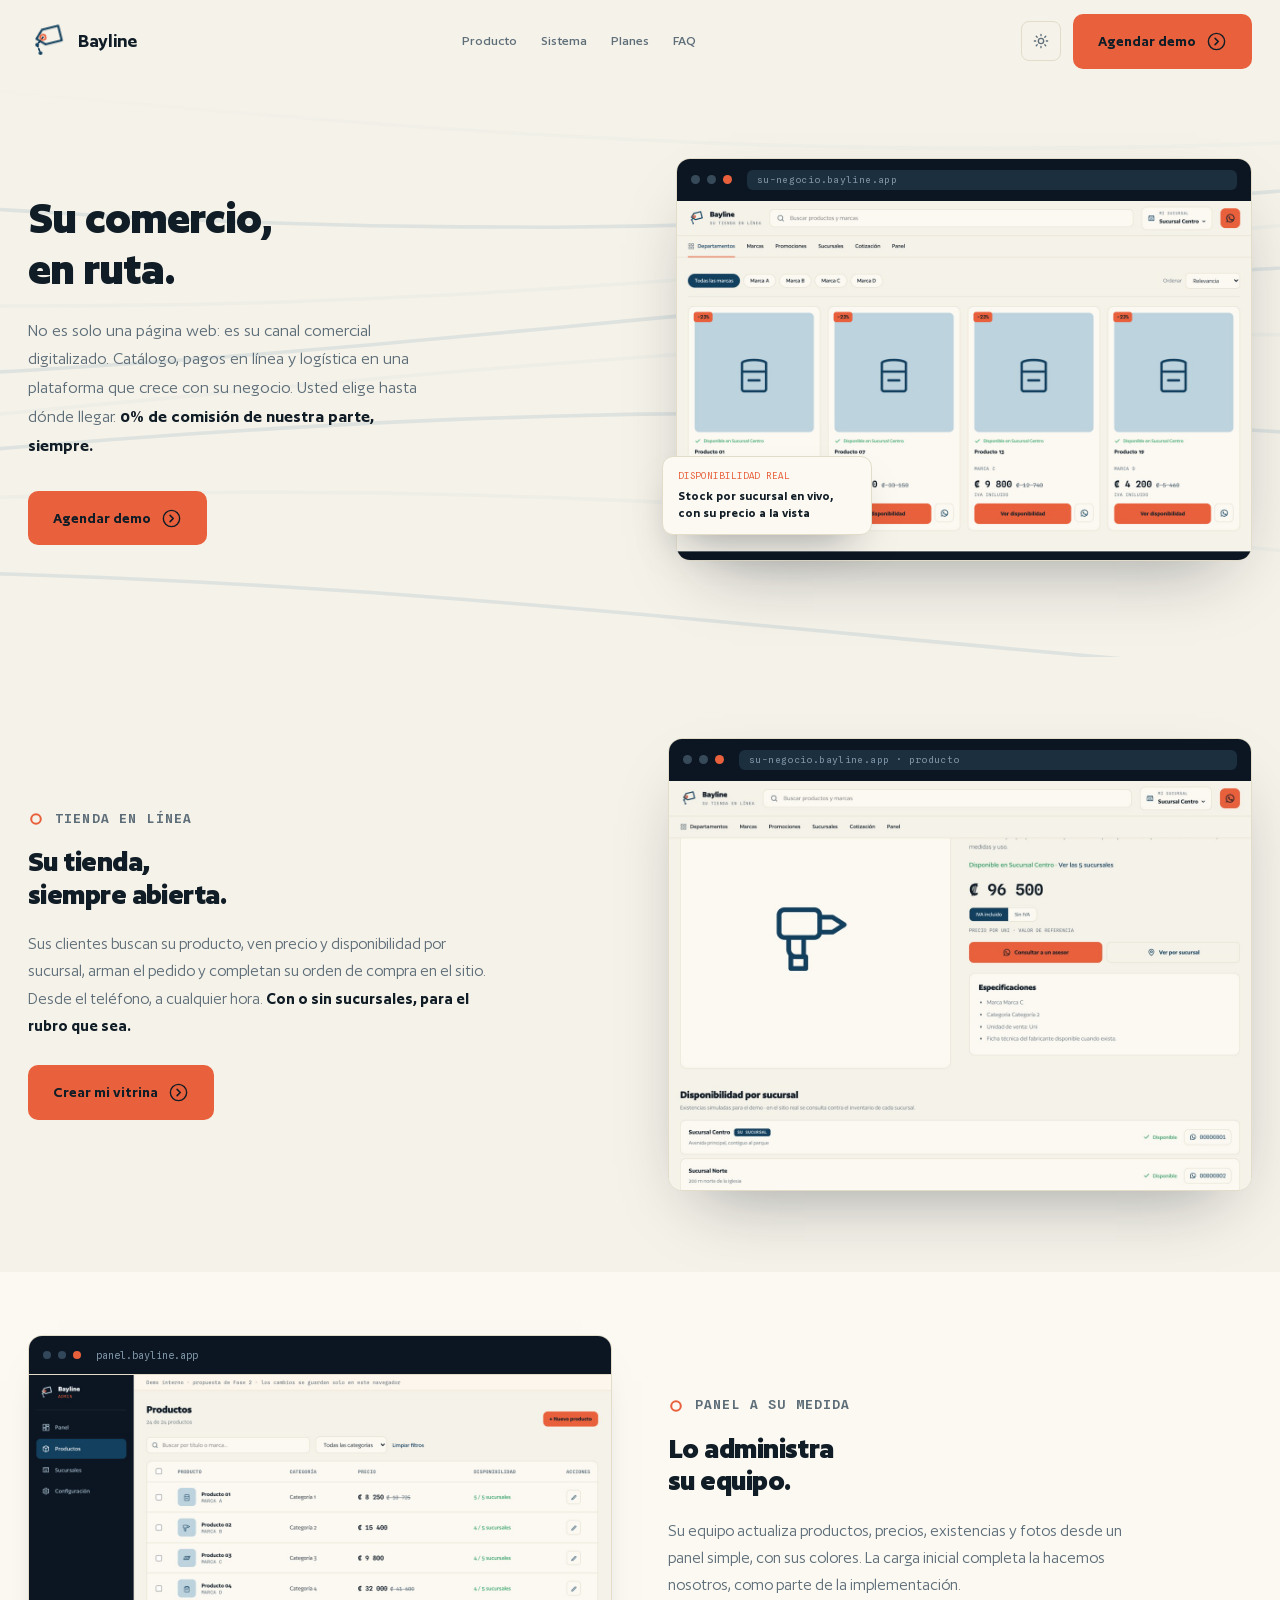
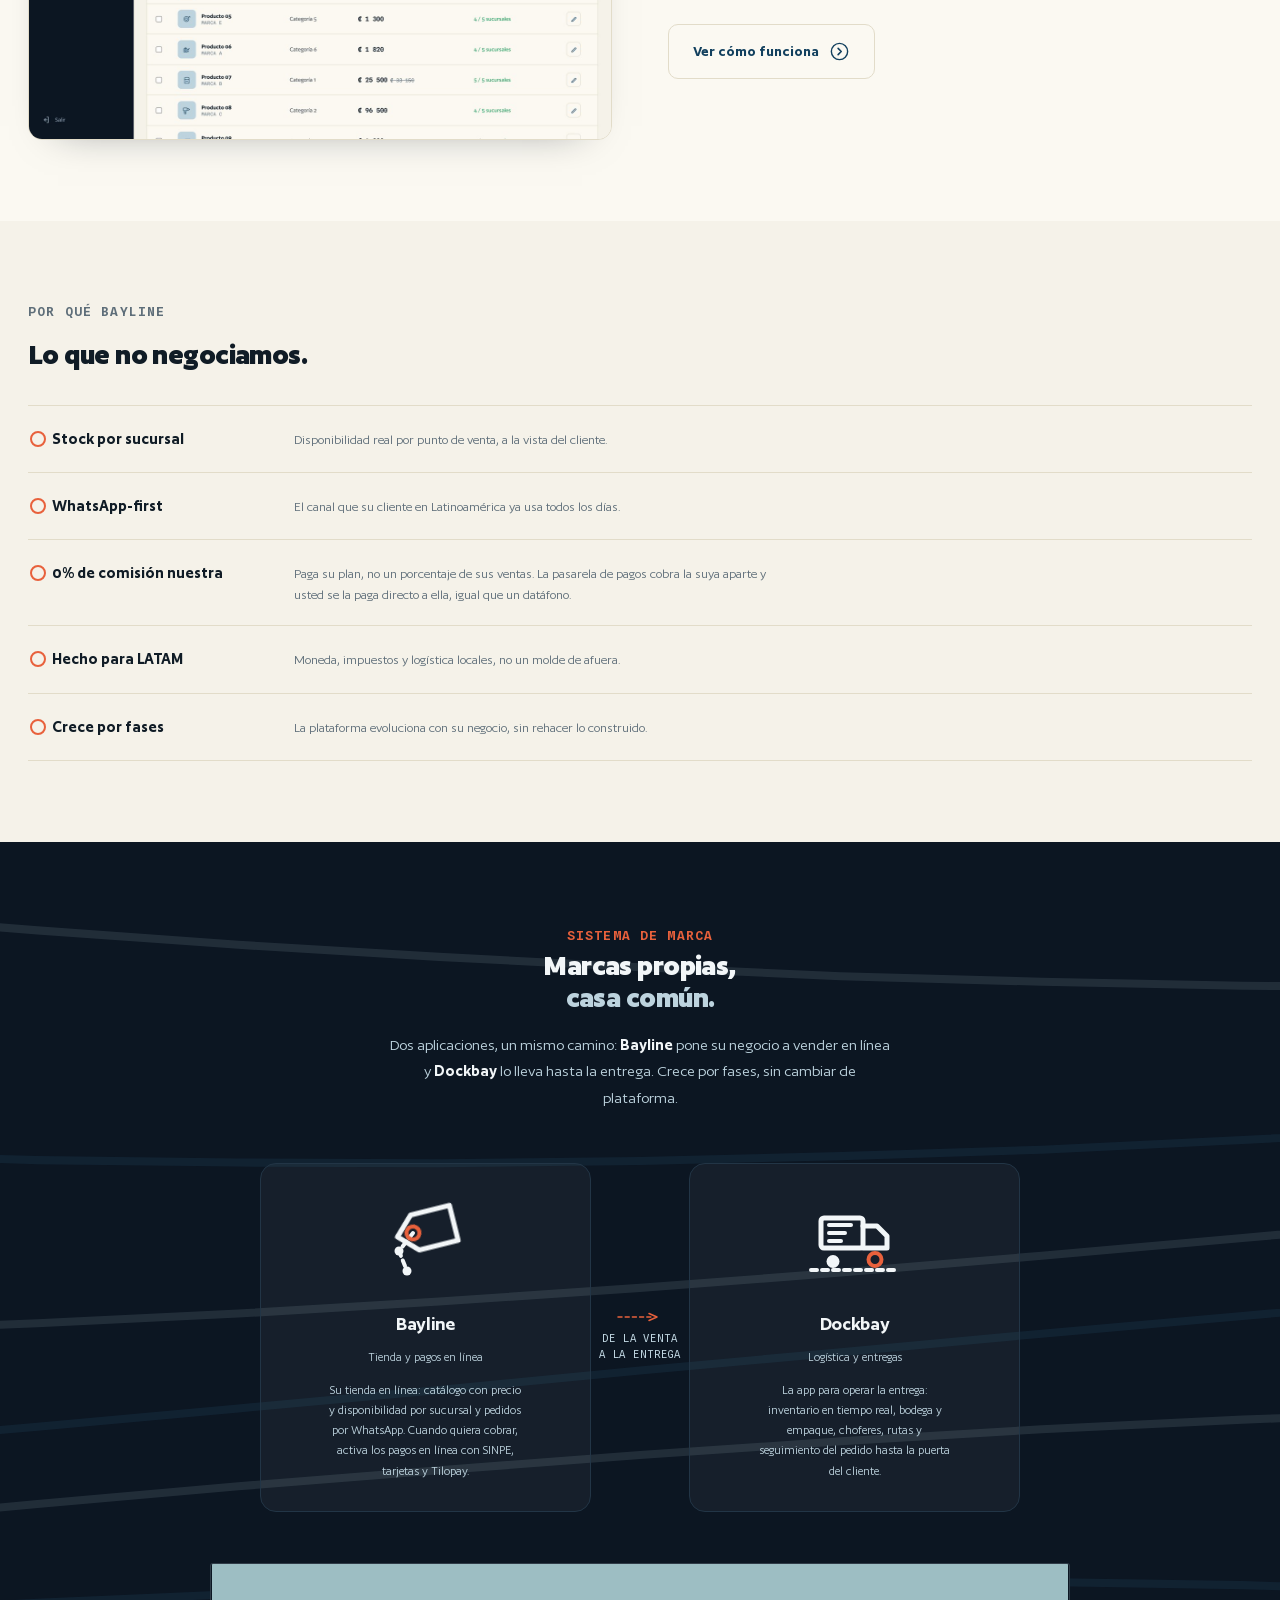
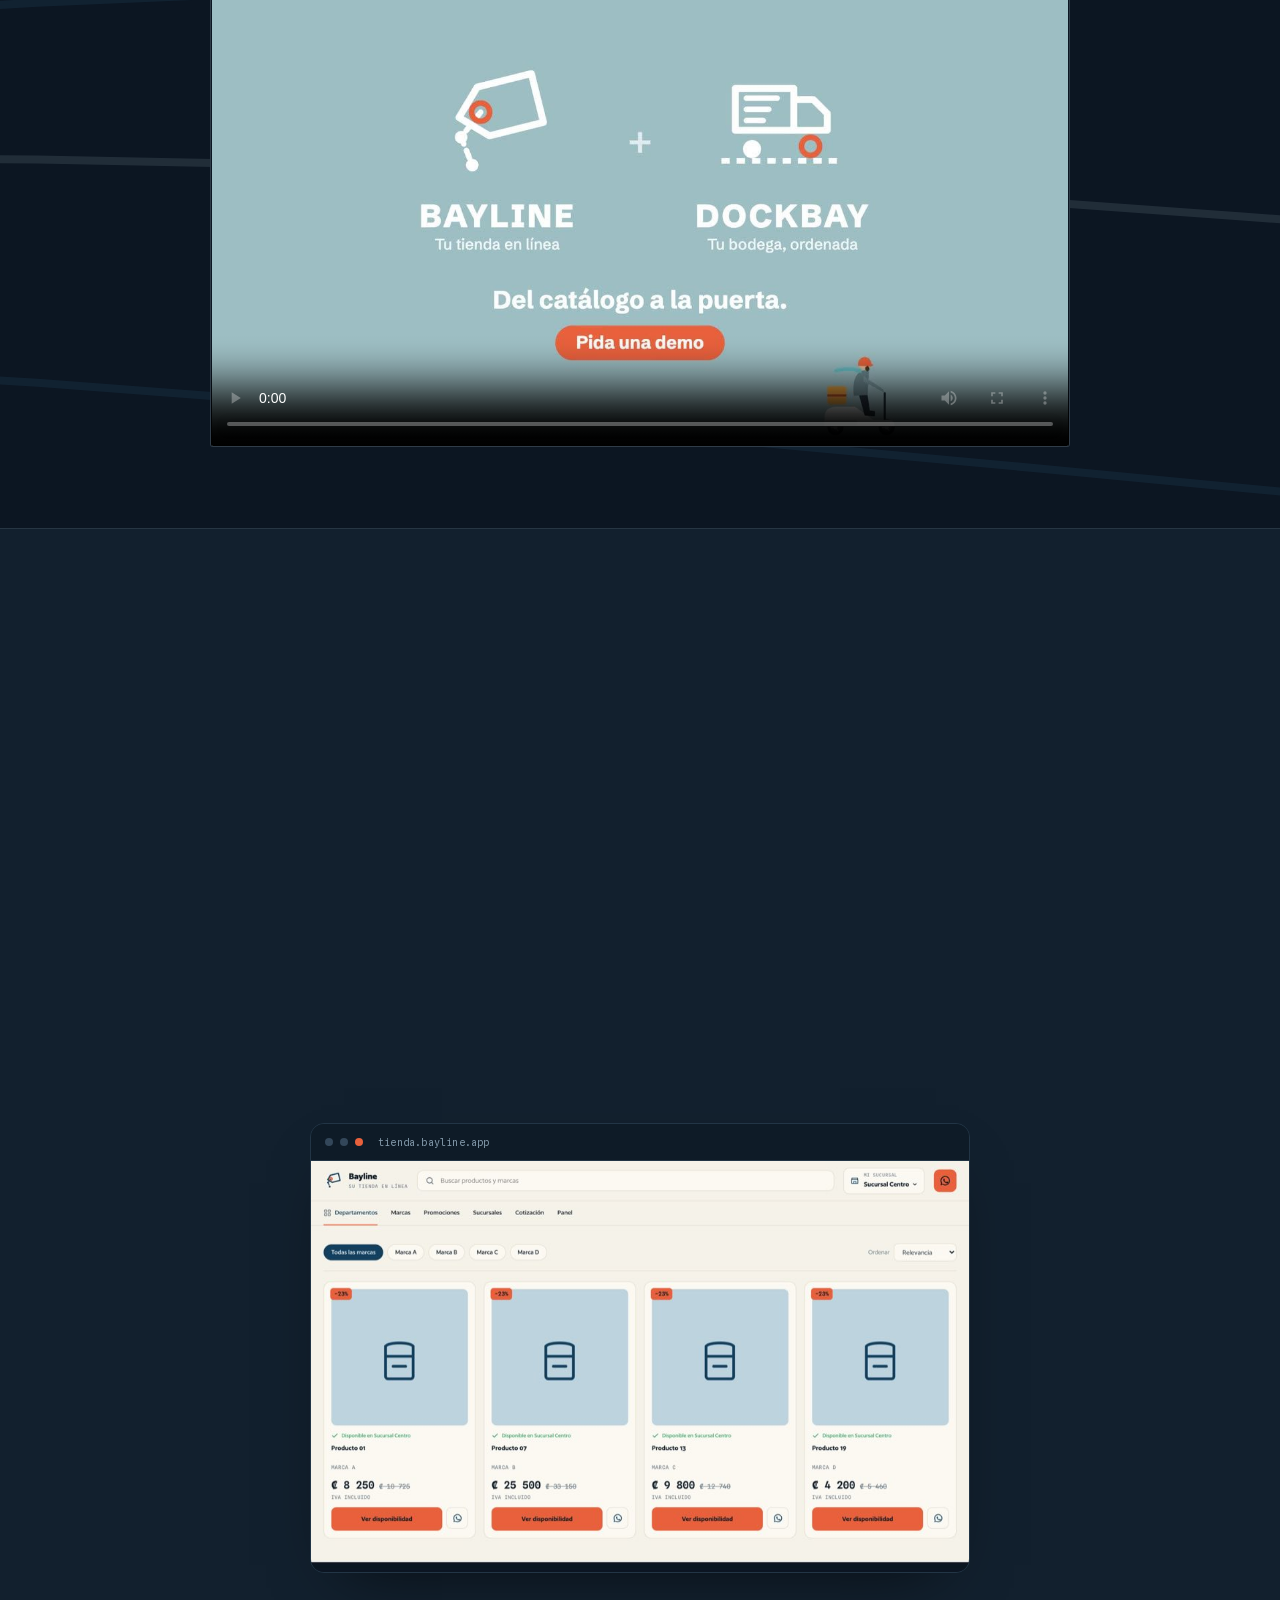
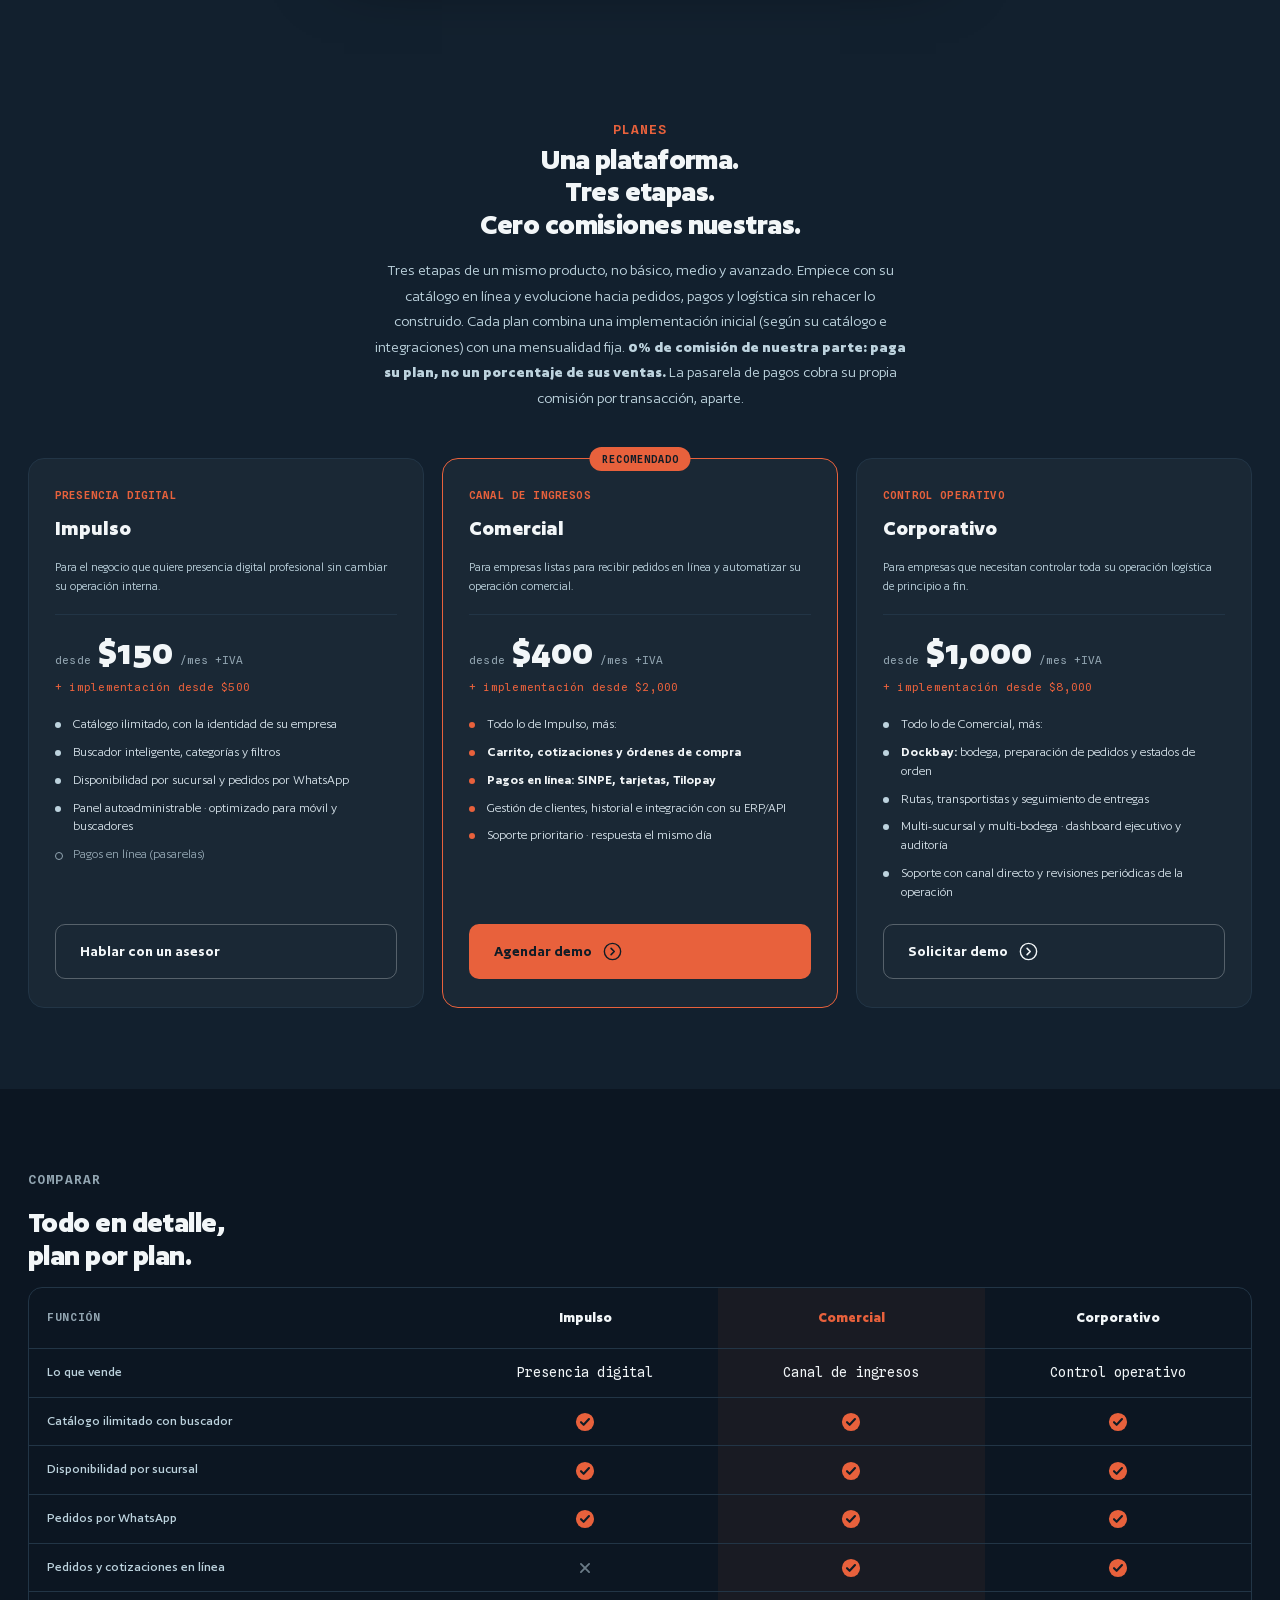
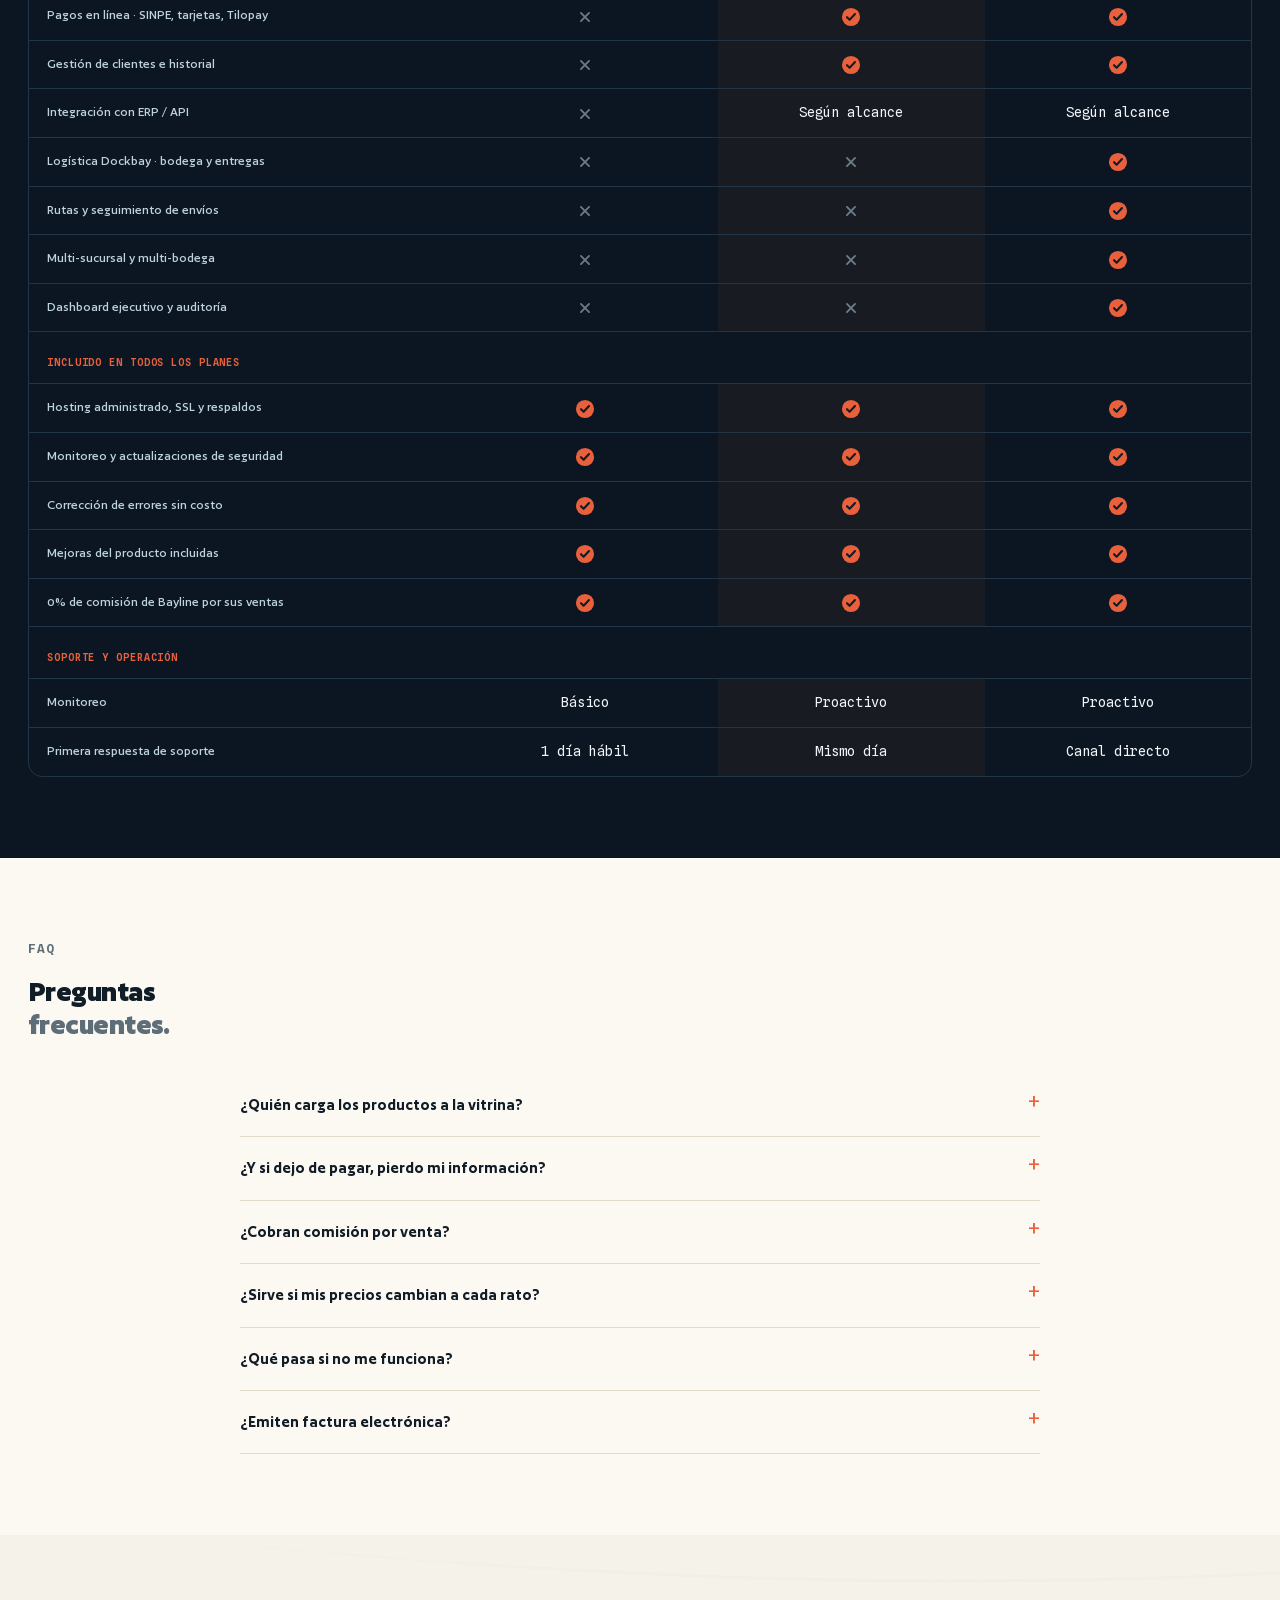
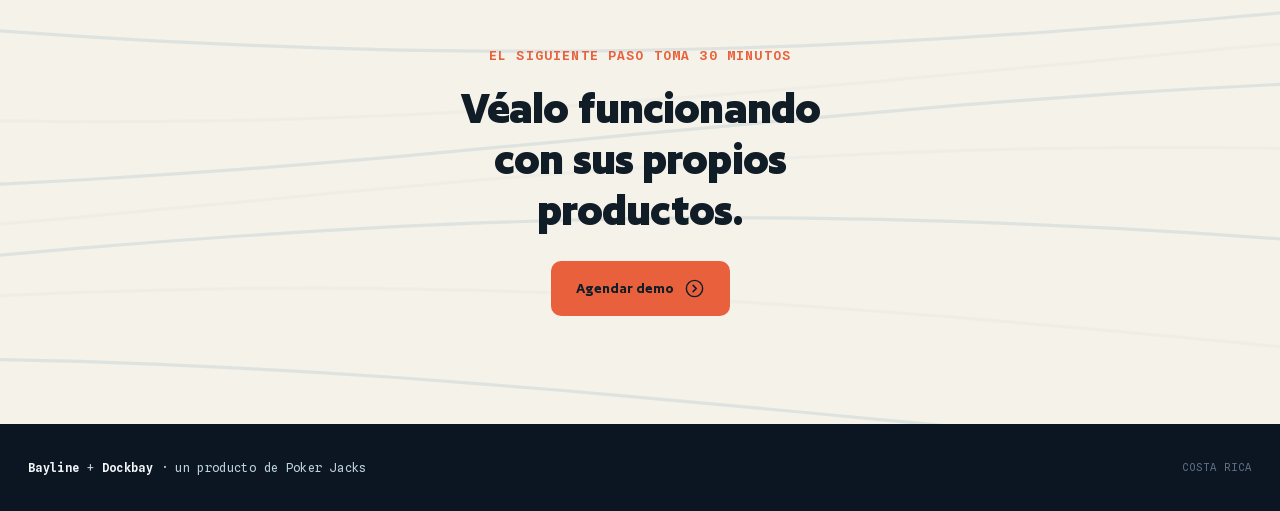
==== commit 1848b9ba: "Merge branch 'dev': precios del tarifario del 2 de agosto La landing pública mostraba las cifras del" ====
--- a/index.html
+++ b/index.html
@@ -2,9 +2,9 @@
 <html lang="es">
 <meta charset="utf-8">
 <meta name="viewport" content="width=device-width, initial-scale=1, viewport-fit=cover">
-<title>Bayline · su comercio, en ruta</title>
+<title>Bayline · su comercio, en ruta</title><link rel="icon" href="/favicon.svg" type="image/svg+xml"><link rel="icon" href="/favicon.ico" sizes="32x32"><link rel="apple-touch-icon" href="/icono-180.png">
 <meta name="description" content="Bayline es la plataforma de comercio para negocios de Costa Rica: catálogo, pagos en línea y logística en un solo lugar, con 0% de comisión de nuestra parte.">
-<link rel="icon" href="data:image/svg%2Bxml,%3Csvg xmlns=%27http://www.w3.org/2000/svg%27 viewBox=%270 0 96 96%27%3E%3Crect width=%2796%27 height=%2796%27 rx=%2718%27 fill=%27%230C1622%27/%3E%3Cg stroke=%27%23F2F6F8%27 fill=%27none%27 stroke-width=%275%27 stroke-linejoin=%27round%27%3E%3Cpath d=%27M38 16 L78 16 L78 52 L38 52 L20 34 Z%27 transform=%27rotate(-14 36 34)%27/%3E%3C/g%3E%3Ccircle cx=%2735%27 cy=%2737%27 r=%276.5%27 fill=%27none%27 stroke=%27%23E8613C%27 stroke-width=%274%27/%3E%3C/svg%3E">
+
 <meta property="og:type" content="website">
 <meta property="og:site_name" content="Bayline">
 <meta property="og:title" content="Bayline · su comercio, en ruta">
@@ -508,6 +508,47 @@
 .cacts .o{border-color:var(--line-c,#e6e2d8);color:var(--ink,#101C26)}
 .cclose{margin-top:16px;background:none;border:0;font-family:inherit;font-size:13px;
 color:var(--muted,#5E6E79);cursor:pointer;text-decoration:underline;padding:0}
+
+.cbox form{display:flex;flex-direction:column;gap:13px}
+.cfield{display:flex;flex-direction:column;gap:5px}
+.cfield label{font-size:12.5px;font-weight:600;color:var(--ink,#101C26)}
+.cfield input,.cfield textarea{font-family:inherit;font-size:14.5px;color:var(--ink,#101C26);
+background:var(--ground,#F5F2E9);border:1px solid var(--line-c,#e6e2d8);border-radius:10px;
+padding:11px 13px;width:100%}
+.cfield textarea{min-height:88px;resize:vertical}
+.cfield input:focus,.cfield textarea:focus{outline:2px solid var(--sonda,#12405E);outline-offset:1px}
+.cerr{font-size:12.5px;color:var(--boya,#E8613C);margin:0}
+.cerr:empty{display:none}
+.csend{background:var(--boya,#E8613C);color:var(--ink,#101C26);border:0;border-radius:10px;
+padding:13px 18px;font-family:inherit;font-weight:600;font-size:14.5px;cursor:pointer;width:100%}
+.csend:disabled{opacity:.6;cursor:default}
+.calt{font-size:12.5px;color:var(--muted,#5E6E79);text-align:center;margin:2px 0 0;line-height:1.5}
+.calt a{color:var(--boya,#E8613C);text-decoration:underline;text-underline-offset:2px}
+.cdone{text-align:center;padding:8px 0 4px}
+.cdone .tick{width:52px;height:52px;border-radius:50%;background:var(--boya,#E8613C);
+display:grid;place-items:center;margin:0 auto 14px}
+
+.cconsent{display:flex;gap:10px;align-items:flex-start;cursor:pointer;
+  font-size:13px;line-height:1.55;color:var(--muted,#5E6E79)}
+.cconsent input{appearance:none;-webkit-appearance:none;flex:0 0 auto;
+  width:18px;height:18px;margin:1px 0 0;border:1.5px solid var(--line-c,#e6e2d8);
+  border-radius:5px;background:var(--ground,#F5F2E9);cursor:pointer;position:relative}
+.cconsent input:checked{background:var(--boya,#E8613C);border-color:var(--boya,#E8613C)}
+.cconsent input:checked::after{content:'';position:absolute;left:5px;top:1px;
+  width:5px;height:10px;border:solid var(--ink,#101C26);border-width:0 2px 2px 0;
+  transform:rotate(42deg)}
+.cconsent input:focus-visible{outline:2px solid var(--sonda,#12405E);outline-offset:2px}
+.cconsent a{color:var(--boya,#E8613C);text-decoration:underline;text-underline-offset:2px}
+
+.plan .vende{font-family:var(--mono);font-size:.66rem;font-weight:600;letter-spacing:.11em;
+  text-transform:uppercase;color:var(--boya);margin-bottom:.45rem}
+.plan.dest .vende{color:var(--boya)}
+
+/* Video del sistema. preload="metadata" a proposito: son 2 MB y no los tiene que
+   pagar quien solo pasa scrolleando. De entrada solo carga el poster. */
+.sysvid{margin:clamp(2rem,5vw,3.2rem) auto 0;max-width:860px;width:100%}
+.sysvid video{display:block;width:100%;height:auto;aspect-ratio:16/9;background:var(--marea);
+  border:1px solid rgba(189,211,222,.20);border-radius:3px}
 </style>
 
 <!-- Iconografía de producto · monoline carta náutica (reemplaza recuadros vacíos) -->
@@ -553,7 +594,6 @@
   <svg class="contours" viewBox="0 0 400 160" preserveAspectRatio="xMidYMid slice"><use href="#bl-contours"/><g class="glowlines" aria-hidden="true"><polyline points="0 0 25 2.4 50 4.7 75 6.9 100 9 125 11 150 12.8 175 14.3 200 15.6 225 16.7 250 17.4 275 17.9 300 18 325 17.8 350 17.4 375 16.6 400 15.5" pathLength="100" style="animation-delay:-0s"/><polyline points="0 33.6 25 35.3 50 36.8 75 38 100 38.9 125 39.6 150 39.9 175 40 200 39.7 225 39.1 250 38.3 275 37.1 300 35.7 325 34.1 350 32.2 375 30.2 400 28" pathLength="100" style="animation-delay:-3.1s"/><polyline points="0 61.7 25 62 50 61.9 75 61.6 100 60.9 125 59.9 150 58.7 175 57.2 200 55.5 225 53.6 250 51.5 275 49.3 300 47 325 44.6 350 42.3 375 39.9 400 37.7" pathLength="100" style="animation-delay:-6.2s"/><polyline points="0 81.5 25 80.2 50 78.6 75 76.9 100 74.9 125 72.8 150 70.5 175 68.2 200 65.8 225 63.5 250 61.2 275 59 300 56.8 325 54.9 350 53.1 375 51.6 400 50.3" pathLength="100" style="animation-delay:-1.6s"/><polyline points="0 94 25 91.8 50 89.4 75 87.1 100 84.7 125 82.4 150 80.2 175 78.2 200 76.3 225 74.6 250 73.1 275 71.9 300 71 325 70.4 350 70.1 375 70 400 70.3" pathLength="100" style="animation-delay:-4.7s"/><polyline points="0 103.7 25 101.5 50 99.5 75 97.7 100 96.1 125 94.7 150 93.6 175 92.8 200 92.2 225 92 250 92.1 275 92.5 300 93.2 325 94.2 350 95.4 375 96.9 400 98.6" pathLength="100" style="animation-delay:-2.3s"/><polyline points="0 116.3 25 115.3 50 114.6 75 114.1 100 114 125 114.2 150 114.7 175 115.5 200 116.5 225 117.9 250 119.5 275 121.3 300 123.2 325 125.4 350 127.6 375 129.9 400 132.3" pathLength="100" style="animation-delay:-5.4s"/><polyline points="0 136.3 25 136.9 50 137.8 75 139 100 140.4 125 142 150 143.9 175 145.9 200 148.1 225 150.4 250 152.7 275 155.1 300 157.4 325 159.7 350 161.9 375 163.9 400 165.8" pathLength="100" style="animation-delay:-7.0s"/></g></svg>
   <div class="wrap">
     <div>
-      <span class="kick rv">Plataforma de comercio · Costa Rica</span>
       <h1 class="rv" style="--i:1">Su comercio,<br><span class="rt">en ruta.</span></h1>
       <p class="lead rv" style="--i:2">No es solo una página web: es su canal comercial digitalizado. Catálogo,
         pagos en línea y logística en una plataforma que crece con su negocio. Usted elige hasta dónde
@@ -642,6 +682,15 @@
       </button>
     </div>
 
+  
+    <figure class="sysvid rv" style="--i:4">
+      <video controls preload="metadata" playsinline
+             poster="media/anuncio-poster.jpg"
+             width="1280" height="720">
+        <source src="media/anuncio-bayline-dockbay.mp4" type="video/mp4">
+        Su navegador no puede reproducir el video.
+      </video>
+    </figure>
   </div>
 </section>
 
@@ -694,7 +743,7 @@
     </div>
     <div class="pgrid">
       <article class="plan rv" style="--i:1">
-        <div class="pn">Impulso</div><div class="stage">Empiece su transformación digital</div>
+        <div class="vende">Presencia digital</div><div class="pn">Impulso</div>
         <p class="ideal">Para el negocio que quiere presencia digital profesional sin cambiar su operación interna.</p>
         <div class="price"><i>desde</i><b>$150</b><span>/mes +IVA</span></div>
         <div class="annual">+ implementación desde $500</div>
@@ -705,11 +754,11 @@
           <li>Panel autoadministrable · optimizado para móvil y buscadores</li>
           <li class="no">Pagos en línea (pasarelas)</li>
         </ul>
-        <a class="btn gho" href="mailto:jasondiazarias@gmail.com?subject=Bayline%20%C2%B7%20plan%20Impulso&body=Hola%2C%20me%20interesa%20el%20plan%20Impulso%20para%20mi%20negocio.%0A%0ANombre%3A%0ANegocio%3A%0ATel%C3%A9fono%3A%0A">Hablar con un asesor</a>
+        <!--email_off--><a class="btn gho" href="mailto:hola@poker-jacks.tech?subject=Bayline%20%C2%B7%20plan%20Impulso&body=Hola%2C%20me%20interesa%20el%20plan%20Impulso%20para%20mi%20negocio.%0A%0ANombre%3A%0ANegocio%3A%0ATel%C3%A9fono%3A%0A">Hablar con un asesor</a><!--/email_off-->
       </article>
       <article class="plan pop rv" style="--i:2">
         <span class="poptag">Recomendado</span>
-        <div class="pn">Comercial</div><div class="stage">Venda más y automatice sus procesos</div>
+        <div class="vende">Canal de ingresos</div><div class="pn">Comercial</div>
         <p class="ideal">Para empresas listas para recibir pedidos en línea y automatizar su operación comercial.</p>
         <div class="price"><i>desde</i><b>$400</b><span>/mes +IVA</span></div>
         <div class="annual">+ implementación desde $2,000</div>
@@ -720,10 +769,10 @@
           <li>Gestión de clientes, historial e integración con su ERP/API</li>
           <li>Soporte prioritario · respuesta el mismo día</li>
         </ul>
-        <a class="btn pri" href="mailto:jasondiazarias@gmail.com?subject=Bayline%20%C2%B7%20plan%20Comercial&body=Hola%2C%20me%20interesa%20el%20plan%20Comercial%20para%20mi%20negocio.%0A%0ANombre%3A%0ANegocio%3A%0ATel%C3%A9fono%3A%0A">Agendar demo<svg class="arr" viewBox="0 0 24 24" fill="none" aria-hidden="true"><circle cx="12" cy="12" r="9.3" stroke="currentColor" stroke-width="1.6"/><path d="M10.4 8.4l3.6 3.6-3.6 3.6" stroke="currentColor" stroke-width="1.8" stroke-linecap="round" stroke-linejoin="round"/></svg></a>
+        <!--email_off--><a class="btn pri" href="mailto:hola@poker-jacks.tech?subject=Bayline%20%C2%B7%20plan%20Comercial&body=Hola%2C%20me%20interesa%20el%20plan%20Comercial%20para%20mi%20negocio.%0A%0ANombre%3A%0ANegocio%3A%0ATel%C3%A9fono%3A%0A">Agendar demo<svg class="arr" viewBox="0 0 24 24" fill="none" aria-hidden="true"><circle cx="12" cy="12" r="9.3" stroke="currentColor" stroke-width="1.6"/><path d="M10.4 8.4l3.6 3.6-3.6 3.6" stroke="currentColor" stroke-width="1.8" stroke-linecap="round" stroke-linejoin="round"/></svg></a><!--/email_off-->
       </article>
       <article class="plan rv" style="--i:3">
-        <div class="pn">Corporativo</div><div class="stage">Escale toda su operación</div>
+        <div class="vende">Control operativo</div><div class="pn">Corporativo</div>
         <p class="ideal">Para empresas que necesitan controlar toda su operación logística de principio a fin.</p>
         <div class="price"><i>desde</i><b>$1,000</b><span>/mes +IVA</span></div>
         <div class="annual">+ implementación desde $8,000</div>
@@ -734,7 +783,7 @@
           <li>Multi-sucursal y multi-bodega · dashboard ejecutivo y auditoría</li>
           <li>Soporte con canal directo y revisiones periódicas de la operación</li>
         </ul>
-        <a class="btn gho" href="mailto:jasondiazarias@gmail.com?subject=Bayline%20%C2%B7%20plan%20Corporativo&body=Hola%2C%20me%20interesa%20el%20plan%20Corporativo%20para%20mi%20negocio.%0A%0ANombre%3A%0ANegocio%3A%0ATel%C3%A9fono%3A%0A">Solicitar demo<svg class="arr" viewBox="0 0 24 24" fill="none" aria-hidden="true"><circle cx="12" cy="12" r="9.3" stroke="currentColor" stroke-width="1.6"/><path d="M10.4 8.4l3.6 3.6-3.6 3.6" stroke="currentColor" stroke-width="1.8" stroke-linecap="round" stroke-linejoin="round"/></svg></a>
+        <!--email_off--><a class="btn gho" href="mailto:hola@poker-jacks.tech?subject=Bayline%20%C2%B7%20plan%20Corporativo&body=Hola%2C%20me%20interesa%20el%20plan%20Corporativo%20para%20mi%20negocio.%0A%0ANombre%3A%0ANegocio%3A%0ATel%C3%A9fono%3A%0A">Solicitar demo<svg class="arr" viewBox="0 0 24 24" fill="none" aria-hidden="true"><circle cx="12" cy="12" r="9.3" stroke="currentColor" stroke-width="1.6"/><path d="M10.4 8.4l3.6 3.6-3.6 3.6" stroke="currentColor" stroke-width="1.8" stroke-linecap="round" stroke-linejoin="round"/></svg></a><!--/email_off-->
       </article>
     </div>
   </div>
@@ -760,14 +809,14 @@
         <tr><th>Rutas y seguimiento de envíos</th><td><svg class="ic no" viewBox="0 0 22 22" fill="none" stroke="currentColor" stroke-width="2" stroke-linecap="round" aria-label="no incluido"><path d="M6.5 6.5l9 9M15.5 6.5l-9 9"/></svg></td><td class="hl"><svg class="ic no" viewBox="0 0 22 22" fill="none" stroke="currentColor" stroke-width="2" stroke-linecap="round" aria-label="no incluido"><path d="M6.5 6.5l9 9M15.5 6.5l-9 9"/></svg></td><td><svg class="ic yes" viewBox="0 0 22 22" aria-label="incluido"><circle cx="11" cy="11" r="10" fill="var(--boya)"/><path d="M6.6 11.2l2.9 2.9 5.9-6.4" fill="none" stroke="#101C26" stroke-width="2.3" stroke-linecap="round" stroke-linejoin="round"/></svg></td></tr>
         <tr><th>Multi-sucursal y multi-bodega</th><td><svg class="ic no" viewBox="0 0 22 22" fill="none" stroke="currentColor" stroke-width="2" stroke-linecap="round" aria-label="no incluido"><path d="M6.5 6.5l9 9M15.5 6.5l-9 9"/></svg></td><td class="hl"><svg class="ic no" viewBox="0 0 22 22" fill="none" stroke="currentColor" stroke-width="2" stroke-linecap="round" aria-label="no incluido"><path d="M6.5 6.5l9 9M15.5 6.5l-9 9"/></svg></td><td><svg class="ic yes" viewBox="0 0 22 22" aria-label="incluido"><circle cx="11" cy="11" r="10" fill="var(--boya)"/><path d="M6.6 11.2l2.9 2.9 5.9-6.4" fill="none" stroke="#101C26" stroke-width="2.3" stroke-linecap="round" stroke-linejoin="round"/></svg></td></tr>
         <tr><th>Dashboard ejecutivo y auditoría</th><td><svg class="ic no" viewBox="0 0 22 22" fill="none" stroke="currentColor" stroke-width="2" stroke-linecap="round" aria-label="no incluido"><path d="M6.5 6.5l9 9M15.5 6.5l-9 9"/></svg></td><td class="hl"><svg class="ic no" viewBox="0 0 22 22" fill="none" stroke="currentColor" stroke-width="2" stroke-linecap="round" aria-label="no incluido"><path d="M6.5 6.5l9 9M15.5 6.5l-9 9"/></svg></td><td><svg class="ic yes" viewBox="0 0 22 22" aria-label="incluido"><circle cx="11" cy="11" r="10" fill="var(--boya)"/><path d="M6.6 11.2l2.9 2.9 5.9-6.4" fill="none" stroke="#101C26" stroke-width="2.3" stroke-linecap="round" stroke-linejoin="round"/></svg></td></tr>
-        <tr><th>Monitoreo</th><td>Básico</td><td class="hl">Proactivo</td><td>Proactivo</td></tr>
-        <tr><th>Primera respuesta de soporte</th><td>1 día hábil</td><td class="hl">Mismo día</td><td>Canal directo</td></tr>
+        
+        
         <tr class="grp"><th colspan="4">Incluido en todos los planes</th></tr>
         <tr><th>Hosting administrado, SSL y respaldos</th><td><svg class="ic yes" viewBox="0 0 22 22" aria-label="incluido"><circle cx="11" cy="11" r="10" fill="var(--boya)"/><path d="M6.6 11.2l2.9 2.9 5.9-6.4" fill="none" stroke="#101C26" stroke-width="2.3" stroke-linecap="round" stroke-linejoin="round"/></svg></td><td class="hl"><svg class="ic yes" viewBox="0 0 22 22" aria-label="incluido"><circle cx="11" cy="11" r="10" fill="var(--boya)"/><path d="M6.6 11.2l2.9 2.9 5.9-6.4" fill="none" stroke="#101C26" stroke-width="2.3" stroke-linecap="round" stroke-linejoin="round"/></svg></td><td><svg class="ic yes" viewBox="0 0 22 22" aria-label="incluido"><circle cx="11" cy="11" r="10" fill="var(--boya)"/><path d="M6.6 11.2l2.9 2.9 5.9-6.4" fill="none" stroke="#101C26" stroke-width="2.3" stroke-linecap="round" stroke-linejoin="round"/></svg></td></tr>
         <tr><th>Monitoreo y actualizaciones de seguridad</th><td><svg class="ic yes" viewBox="0 0 22 22" aria-label="incluido"><circle cx="11" cy="11" r="10" fill="var(--boya)"/><path d="M6.6 11.2l2.9 2.9 5.9-6.4" fill="none" stroke="#101C26" stroke-width="2.3" stroke-linecap="round" stroke-linejoin="round"/></svg></td><td class="hl"><svg class="ic yes" viewBox="0 0 22 22" aria-label="incluido"><circle cx="11" cy="11" r="10" fill="var(--boya)"/><path d="M6.6 11.2l2.9 2.9 5.9-6.4" fill="none" stroke="#101C26" stroke-width="2.3" stroke-linecap="round" stroke-linejoin="round"/></svg></td><td><svg class="ic yes" viewBox="0 0 22 22" aria-label="incluido"><circle cx="11" cy="11" r="10" fill="var(--boya)"/><path d="M6.6 11.2l2.9 2.9 5.9-6.4" fill="none" stroke="#101C26" stroke-width="2.3" stroke-linecap="round" stroke-linejoin="round"/></svg></td></tr>
         <tr><th>Corrección de errores sin costo</th><td><svg class="ic yes" viewBox="0 0 22 22" aria-label="incluido"><circle cx="11" cy="11" r="10" fill="var(--boya)"/><path d="M6.6 11.2l2.9 2.9 5.9-6.4" fill="none" stroke="#101C26" stroke-width="2.3" stroke-linecap="round" stroke-linejoin="round"/></svg></td><td class="hl"><svg class="ic yes" viewBox="0 0 22 22" aria-label="incluido"><circle cx="11" cy="11" r="10" fill="var(--boya)"/><path d="M6.6 11.2l2.9 2.9 5.9-6.4" fill="none" stroke="#101C26" stroke-width="2.3" stroke-linecap="round" stroke-linejoin="round"/></svg></td><td><svg class="ic yes" viewBox="0 0 22 22" aria-label="incluido"><circle cx="11" cy="11" r="10" fill="var(--boya)"/><path d="M6.6 11.2l2.9 2.9 5.9-6.4" fill="none" stroke="#101C26" stroke-width="2.3" stroke-linecap="round" stroke-linejoin="round"/></svg></td></tr>
         <tr><th>Mejoras del producto incluidas</th><td><svg class="ic yes" viewBox="0 0 22 22" aria-label="incluido"><circle cx="11" cy="11" r="10" fill="var(--boya)"/><path d="M6.6 11.2l2.9 2.9 5.9-6.4" fill="none" stroke="#101C26" stroke-width="2.3" stroke-linecap="round" stroke-linejoin="round"/></svg></td><td class="hl"><svg class="ic yes" viewBox="0 0 22 22" aria-label="incluido"><circle cx="11" cy="11" r="10" fill="var(--boya)"/><path d="M6.6 11.2l2.9 2.9 5.9-6.4" fill="none" stroke="#101C26" stroke-width="2.3" stroke-linecap="round" stroke-linejoin="round"/></svg></td><td><svg class="ic yes" viewBox="0 0 22 22" aria-label="incluido"><circle cx="11" cy="11" r="10" fill="var(--boya)"/><path d="M6.6 11.2l2.9 2.9 5.9-6.4" fill="none" stroke="#101C26" stroke-width="2.3" stroke-linecap="round" stroke-linejoin="round"/></svg></td></tr>
-        <tr><th>0% de comisión de Bayline por sus ventas</th><td><svg class="ic yes" viewBox="0 0 22 22" aria-label="incluido"><circle cx="11" cy="11" r="10" fill="var(--boya)"/><path d="M6.6 11.2l2.9 2.9 5.9-6.4" fill="none" stroke="#101C26" stroke-width="2.3" stroke-linecap="round" stroke-linejoin="round"/></svg></td><td class="hl"><svg class="ic yes" viewBox="0 0 22 22" aria-label="incluido"><circle cx="11" cy="11" r="10" fill="var(--boya)"/><path d="M6.6 11.2l2.9 2.9 5.9-6.4" fill="none" stroke="#101C26" stroke-width="2.3" stroke-linecap="round" stroke-linejoin="round"/></svg></td><td><svg class="ic yes" viewBox="0 0 22 22" aria-label="incluido"><circle cx="11" cy="11" r="10" fill="var(--boya)"/><path d="M6.6 11.2l2.9 2.9 5.9-6.4" fill="none" stroke="#101C26" stroke-width="2.3" stroke-linecap="round" stroke-linejoin="round"/></svg></td></tr>
+        <tr><th>0% de comisión de Bayline por sus ventas</th><td><svg class="ic yes" viewBox="0 0 22 22" aria-label="incluido"><circle cx="11" cy="11" r="10" fill="var(--boya)"/><path d="M6.6 11.2l2.9 2.9 5.9-6.4" fill="none" stroke="#101C26" stroke-width="2.3" stroke-linecap="round" stroke-linejoin="round"/></svg></td><td class="hl"><svg class="ic yes" viewBox="0 0 22 22" aria-label="incluido"><circle cx="11" cy="11" r="10" fill="var(--boya)"/><path d="M6.6 11.2l2.9 2.9 5.9-6.4" fill="none" stroke="#101C26" stroke-width="2.3" stroke-linecap="round" stroke-linejoin="round"/></svg></td><td><svg class="ic yes" viewBox="0 0 22 22" aria-label="incluido"><circle cx="11" cy="11" r="10" fill="var(--boya)"/><path d="M6.6 11.2l2.9 2.9 5.9-6.4" fill="none" stroke="#101C26" stroke-width="2.3" stroke-linecap="round" stroke-linejoin="round"/></svg></td></tr><tr class="grp"><th colspan="4">Soporte y operación</th></tr><tr><th>Monitoreo</th><td>Básico</td><td class="hl">Proactivo</td><td>Proactivo</td></tr><tr><th>Primera respuesta de soporte</th><td>1 día hábil</td><td class="hl">Mismo día</td><td>Canal directo</td></tr>
       </tbody>
     </table>
   </div>
@@ -794,7 +843,7 @@
     <span class="kick rv">El siguiente paso toma 30 minutos</span>
     <h2 class="rv" style="--i:1">Véalo funcionando <span class="rt">con sus propios productos.</span></h2>
     <div class="finalctas rv" style="--i:2">
-      <a class="btn pri" href="mailto:jasondiazarias@gmail.com?subject=Bayline%20%C2%B7%20agendar%20una%20demostraci%C3%B3n&body=Hola%2C%20quiero%20agendar%20una%20demostraci%C3%B3n%20de%20Bayline.%0A%0ANombre%3A%0ANegocio%3A%0ATel%C3%A9fono%3A%0A">Agendar demo<svg class="arr" viewBox="0 0 24 24" fill="none" aria-hidden="true"><circle cx="12" cy="12" r="9.3" stroke="currentColor" stroke-width="1.6"/><path d="M10.4 8.4l3.6 3.6-3.6 3.6" stroke="currentColor" stroke-width="1.8" stroke-linecap="round" stroke-linejoin="round"/></svg></a>
+      <!--email_off--><a class="btn pri" href="mailto:hola@poker-jacks.tech?subject=Bayline%20%C2%B7%20agendar%20una%20demostraci%C3%B3n&body=Hola%2C%20quiero%20agendar%20una%20demostraci%C3%B3n%20de%20Bayline.%0A%0ANombre%3A%0ANegocio%3A%0ATel%C3%A9fono%3A%0A">Agendar demo<svg class="arr" viewBox="0 0 24 24" fill="none" aria-hidden="true"><circle cx="12" cy="12" r="9.3" stroke="currentColor" stroke-width="1.6"/><path d="M10.4 8.4l3.6 3.6-3.6 3.6" stroke="currentColor" stroke-width="1.8" stroke-linecap="round" stroke-linejoin="round"/></svg></a><!--/email_off-->
     </div>
   </div>
 </section>
@@ -860,61 +909,99 @@
 </script>
 
 <script>
-/* Los enlaces mailto no sirven si el visitante no tiene programa de correo configurado
-   (en Windows sin Outlook, el clic abre una pestaña en blanco). Este panel deja la
-   dirección a la vista para copiarla y ofrece abrir el correo en el navegador. */
+/* Formulario de contacto. El sitio es estatico: sin endpoint configurado, el envio se
+   completa abriendo el correo del visitante con todo ya escrito. Cuando exista el
+   endpoint, poner su URL en FORM_ENDPOINT y el envio pasa a ser directo. */
 (function(){
-  var CORREO='jasondiazarias@gmail.com';
-  var box=null;
-  function abrir(asunto, cuerpo){
+  var CORREO='hola@poker-jacks.tech';
+  var FORM_ENDPOINT='/api/contacto';   /* pj-forms: entrega por Resend con Reply-To del visitante */
+  var box=null, plan='';
+
+  function html(){
+    return '<div class="cbox" role="dialog" aria-modal="true" aria-labelledby="c-t">'+
+      '<h3 id="c-t">Hablemos de su negocio</h3>'+
+      '<p id="c-sub"></p>'+
+      '<form id="c-form" novalidate>'+
+        '<div class="cfield"><label for="c-nom">Su nombre</label><input id="c-nom" name="nombre" autocomplete="name" required></div>'+
+        '<div class="cfield"><label for="c-tel">Tel&eacute;fono</label><input id="c-tel" name="telefono" inputmode="tel" autocomplete="tel" placeholder="8888-8888"></div>'+
+        '<div class="cfield"><label for="c-cor">Su correo</label><input id="c-cor" name="correo" type="email" autocomplete="email" required placeholder="nombre@sunegocio.com"></div>'+
+        '<div class="cfield"><label for="c-msg">Cu&eacute;ntenos de su negocio</label><textarea id="c-msg" name="mensaje" placeholder="Qu&eacute; vende, cu&aacute;ntos productos maneja, qu&eacute; necesita resolver"></textarea></div>'+
+        '<label class="cconsent" for="c-ok"><input type="checkbox" id="c-ok" name="consentimiento">'+'<span>Autorizo a Poker Jacks a guardar mi nombre, correo, tel&eacute;fono y mensaje '+'<b>&uacute;nicamente para responder esta consulta</b>. Puedo retirar esta autorizaci&oacute;n cuando quiera. '+'<a href="/privacidad.html" target="_blank" rel="noopener">C&oacute;mo tratamos sus datos</a></span></label>'+'<p class="cerr" id="c-err"></p>'+
+        '<button class="csend" type="submit" id="c-send">Enviar</button>'+
+        '<p class="calt">Tambi&eacute;n puede escribirnos a <a id="c-dir" href="#"></a></p>'+
+      '</form>'+
+      '<button type="button" class="cclose" id="c-cerrar">Cerrar</button></div>';
+  }
+  function gracias(via){
+    box.querySelector('.cbox').innerHTML='<div class="cdone">'+
+      '<div class="tick"><svg viewBox="0 0 24 24" width="26" height="26" fill="none" stroke="#101C26" stroke-width="2.4" stroke-linecap="round" stroke-linejoin="round"><path d="M4 12.5l5 5L20 7"/></svg></div>'+
+      '<h3>'+(via==='directo'?'Mensaje enviado':'Ya casi')+'</h3>'+
+      '<p>'+(via==='directo'
+        ? 'Le respondemos al correo que nos dej&oacute;.'
+        : 'Le abrimos su correo con el mensaje escrito. <b>Solo falta que lo env&iacute;e</b> desde ah&iacute;.')+'</p>'+
+      '<button type="button" class="csend" id="c-cerrar2">Cerrar</button></div>';
+    box.querySelector('#c-cerrar2').onclick=cerrar;
+  }
+  function armar(d){
+    var asunto=plan||'Bayline · consulta desde la landing';
+    var cuerpo='Nombre: '+d.nombre+'\n'+
+      'Teléfono: '+(d.telefono||'(no indicado)')+'\n'+
+      'Correo: '+d.correo+'\n'+
+      (plan? 'Interesado en: '+plan+'\n':'')+
+      '\n'+(d.mensaje||'(sin mensaje)')+'\n';
+    return {asunto:asunto, cuerpo:cuerpo};
+  }
+  function abrir(asunto){
+    plan=asunto||'';
     if(!box){
-      box=document.createElement('div');
-      box.className='cscrim';
-      box.innerHTML='<div class="cbox" role="dialog" aria-modal="true" aria-label="Escríbanos">'+
-        '<h3>Escríbanos</h3>'+
-        '<p id="c-sub"></p>'+
-        '<div class="cmail"><span id="c-dir"></span><button type="button" id="c-copy">Copiar</button></div>'+
-        '<p class="cok" id="c-ok"></p>'+
-        '<div class="cacts">'+
-          '<a class="g" id="c-gmail" target="_blank" rel="noopener">Abrir en Gmail</a>'+
-          '<a class="o" id="c-outlook" target="_blank" rel="noopener">Abrir en Outlook</a>'+
-          '<a class="o" id="c-mailto">Abrir en mi programa de correo</a>'+
-        '</div>'+
-        '<button type="button" class="cclose" id="c-cerrar">Cerrar</button></div>';
+      box=document.createElement('div'); box.className='cscrim';
       document.body.appendChild(box);
-      box.addEventListener('click', function(e){ if(e.target===box) cerrar(); });
-      box.querySelector('#c-cerrar').onclick=cerrar;
-      box.querySelector('#c-copy').onclick=function(){
-        var ok=box.querySelector('#c-ok');
-        var listo=function(){ ok.textContent='Dirección copiada.'; };
-        if(navigator.clipboard&&navigator.clipboard.writeText){
-          navigator.clipboard.writeText(CORREO).then(listo, function(){ok.textContent='Selecciónela y cópiela con Ctrl+C.';});
-        } else {
-          var r=document.createRange(); r.selectNode(box.querySelector('#c-dir'));
-          var sel=getSelection(); sel.removeAllRanges(); sel.addRange(r);
-          ok.textContent='Selecciónela y cópiela con Ctrl+C.';
-        }
-      };
-      addEventListener('keydown', function(e){ if(e.key==='Escape') cerrar(); });
+      box.addEventListener('click',function(e){ if(e.target===box) cerrar(); });
+      addEventListener('keydown',function(e){ if(e.key==='Escape') cerrar(); });
     }
-    var q=encodeURIComponent, s=q(asunto), b=q(cuerpo);
-    box.querySelector('#c-dir').textContent=CORREO;
-    box.querySelector('#c-sub').textContent='Sobre: '+asunto;
-    box.querySelector('#c-ok').textContent='';
-    box.querySelector('#c-gmail').href='https://mail.google.com/mail/?view=cm&fs=1&to='+q(CORREO)+'&su='+s+'&body='+b;
-    box.querySelector('#c-outlook').href='https://outlook.live.com/mail/0/deeplink/compose?to='+q(CORREO)+'&subject='+s+'&body='+b;
-    box.querySelector('#c-mailto').href='mailto:'+CORREO+'?subject='+s+'&body='+b;
+    box.innerHTML=html();
+    box.querySelector('#c-sub').textContent=plan? 'Sobre: '+plan : 'Contáctenos y le respondemos.';
+    var dir=box.querySelector('#c-dir'); dir.textContent=CORREO; dir.href='mailto:'+CORREO;
+    box.querySelector('#c-cerrar').onclick=cerrar;
+    box.querySelector('#c-form').addEventListener('submit',enviar);
     box.classList.add('on');
+    setTimeout(function(){ var n=box.querySelector('#c-nom'); if(n) n.focus(); },60);
+  }
+  function enviar(e){
+    e.preventDefault();
+    var g=function(id){ return (box.querySelector(id).value||'').trim(); };
+    var d={nombre:g('#c-nom'), telefono:g('#c-tel'), correo:g('#c-cor'), mensaje:g('#c-msg')};
+    var err=box.querySelector('#c-err');
+    if(!d.nombre){ err.textContent='Indíquenos su nombre.'; box.querySelector('#c-nom').focus(); return; }
+    if(!/^[^@\s]+@[^@\s]+\.[^@\s]+$/.test(d.correo)){ err.textContent='Revise su correo: no parece completo.'; box.querySelector('#c-cor').focus(); return; }
+    if(!box.querySelector('#c-ok').checked){ err.textContent='Marque la autorización para poder guardarle los datos y responderle.'; box.querySelector('#c-ok').focus(); return; }
+    err.textContent='';
+    var m=armar(d), btn=box.querySelector('#c-send');
+    btn.disabled=true; btn.textContent='Enviando...';
+    if(FORM_ENDPOINT){
+      fetch(FORM_ENDPOINT,{method:'POST',headers:{'Content-Type':'application/json'},
+        body:JSON.stringify({asunto:m.asunto, para:CORREO, datos:d,
+          consentimiento:{aceptado:true, version:'2026-08-12',
+            texto:'Autorizo a Poker Jacks a guardar mi nombre, correo, telefono y mensaje unicamente para responder esta consulta.',
+            fecha:new Date().toISOString(), pagina:location.href}})})
+        .then(function(r){ if(!r.ok) throw 0; gracias('directo'); })
+        .catch(function(){ salidaCorreo(m); });
+    } else { salidaCorreo(m); }
+  }
+  function salidaCorreo(m){
+    var q=encodeURIComponent;
+    var url='https://mail.google.com/mail/?view=cm&fs=1&to='+q(CORREO)+'&su='+q(m.asunto)+'&body='+q(m.cuerpo);
+    var w=window.open(url,'_blank','noopener');
+    if(!w){ location.href='mailto:'+CORREO+'?subject='+q(m.asunto)+'&body='+q(m.cuerpo); }
+    gracias('correo');
   }
   function cerrar(){ if(box) box.classList.remove('on'); }
-  document.addEventListener('click', function(e){
+  document.addEventListener('click',function(e){
     var a=e.target.closest('a[href^="mailto:"]');
     if(!a) return;
     e.preventDefault();
-    var h=a.getAttribute('href')||'';
-    var qs=h.split('?')[1]||'';
-    var p=new URLSearchParams(qs);
-    abrir(p.get('subject')||'Bayline', p.get('body')||'');
+    var p=new URLSearchParams((a.getAttribute('href')||'').split('?')[1]||'');
+    abrir(p.get('subject')||'');
   });
 })();
 </script>
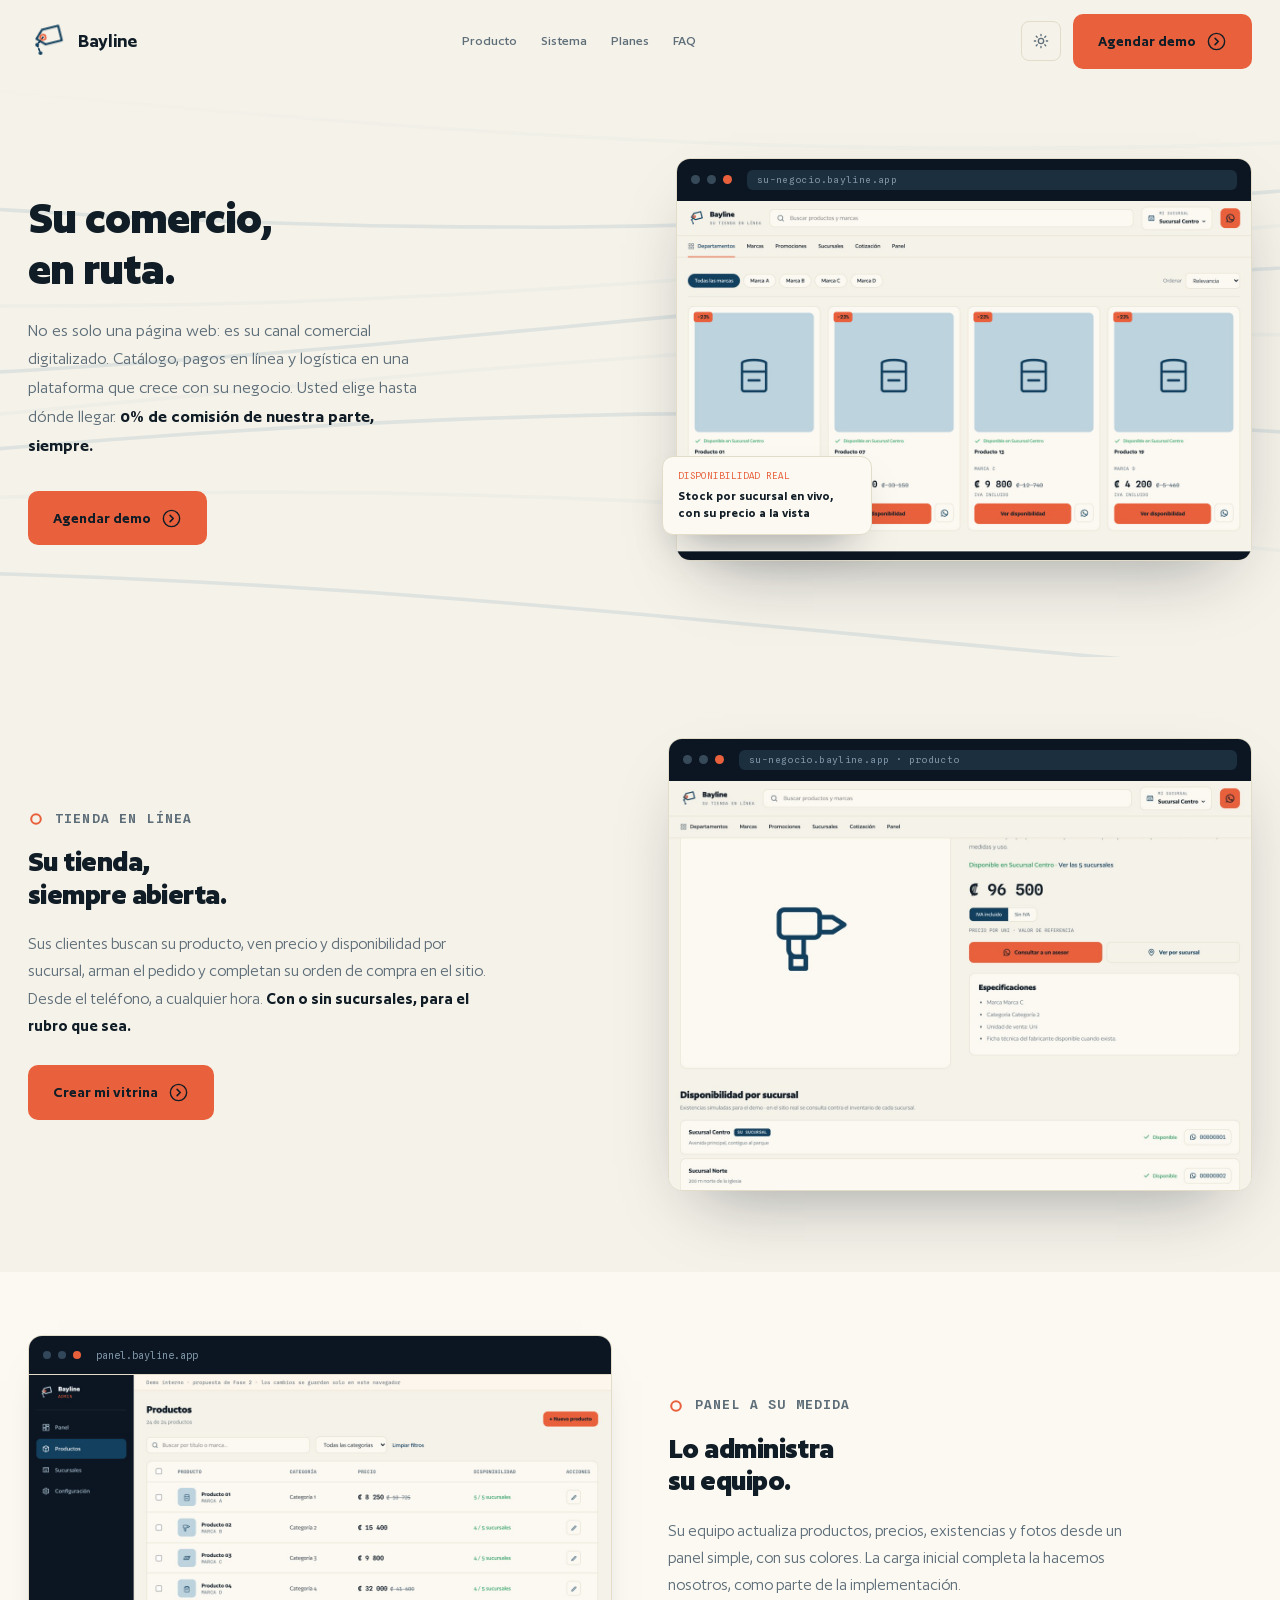
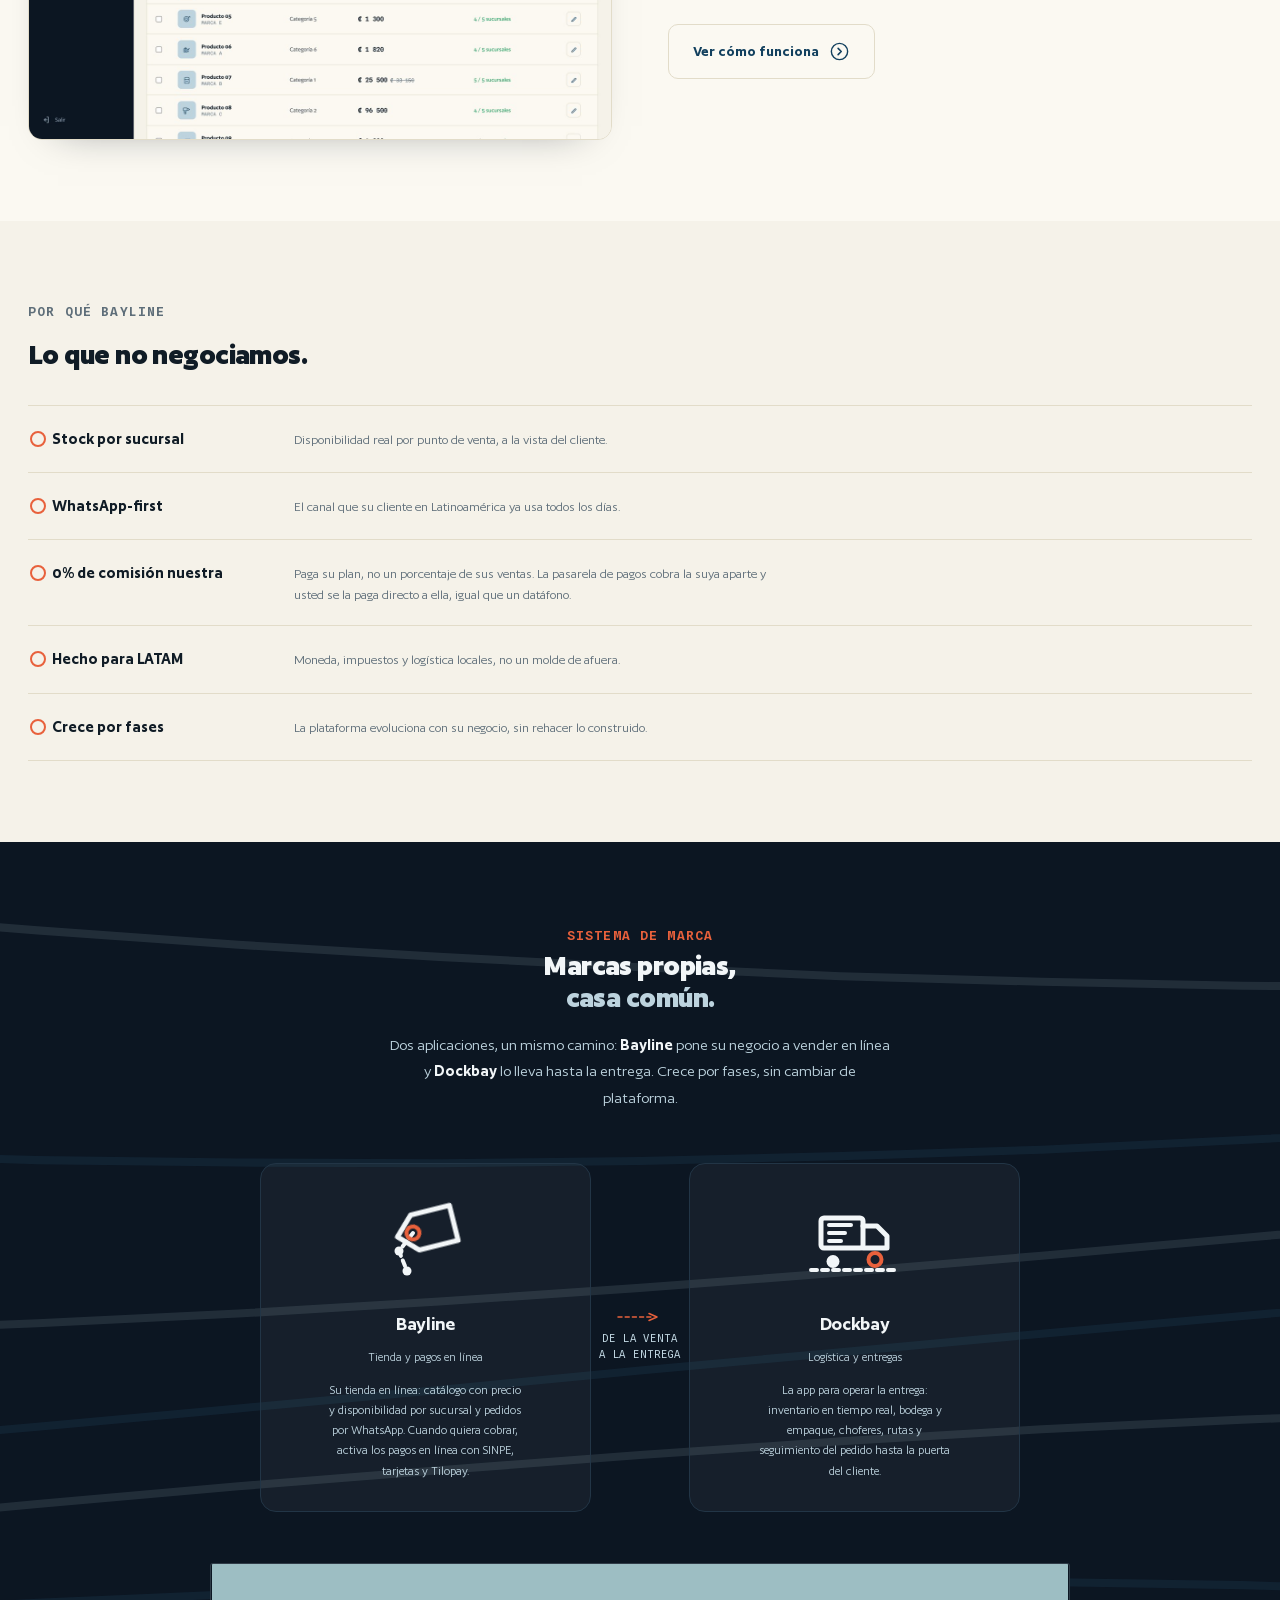
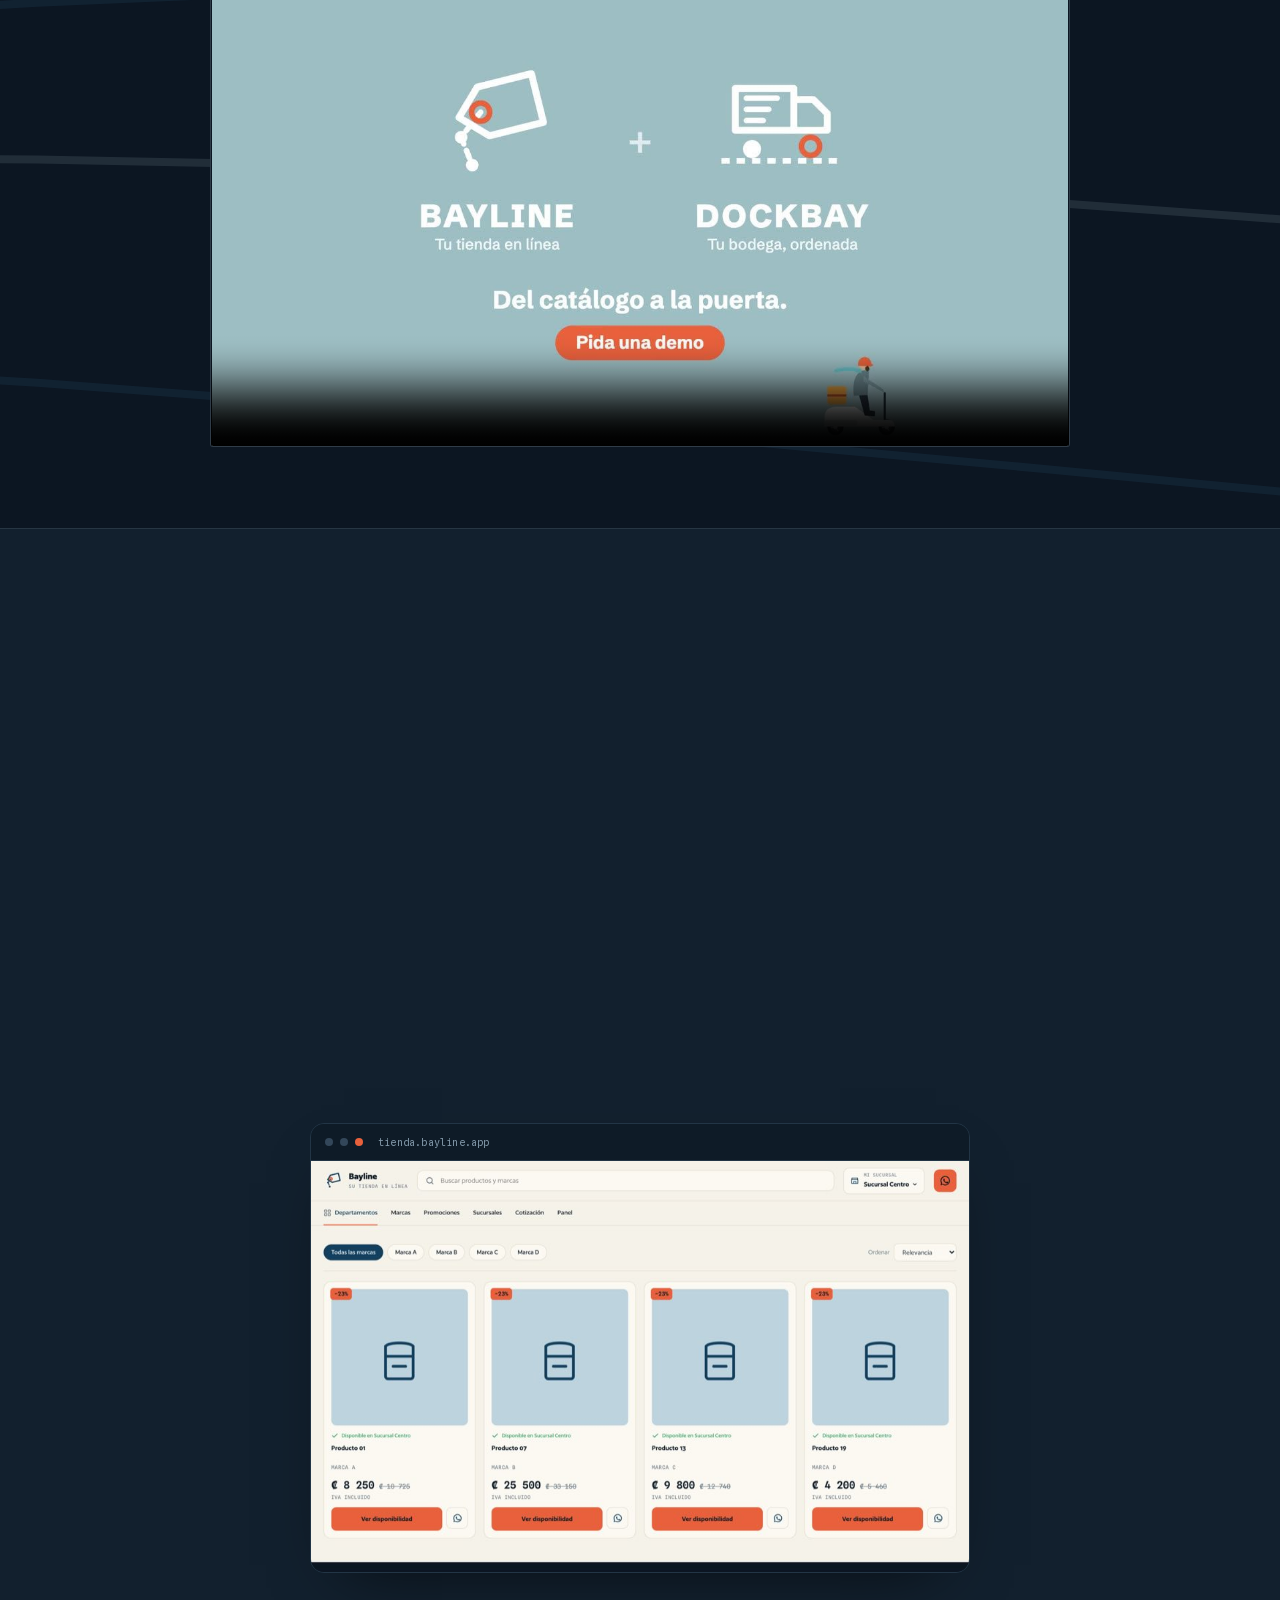
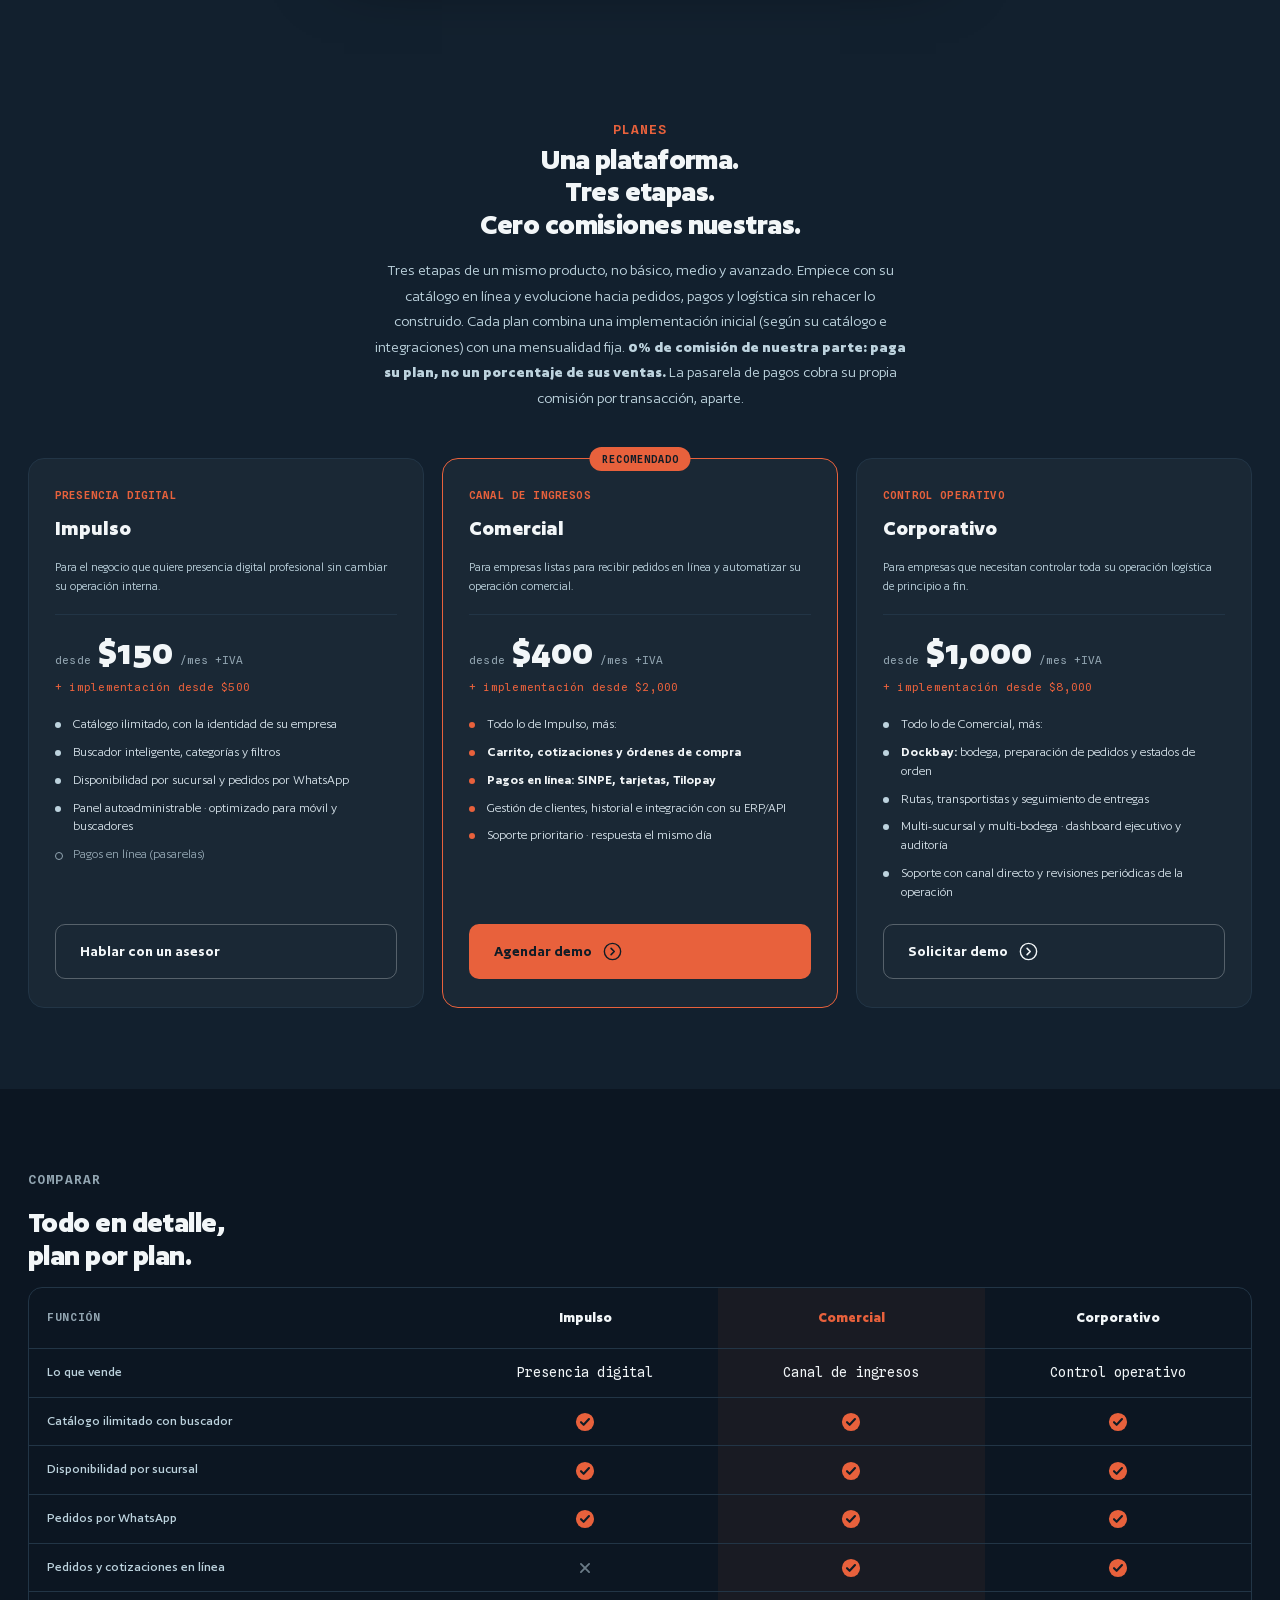
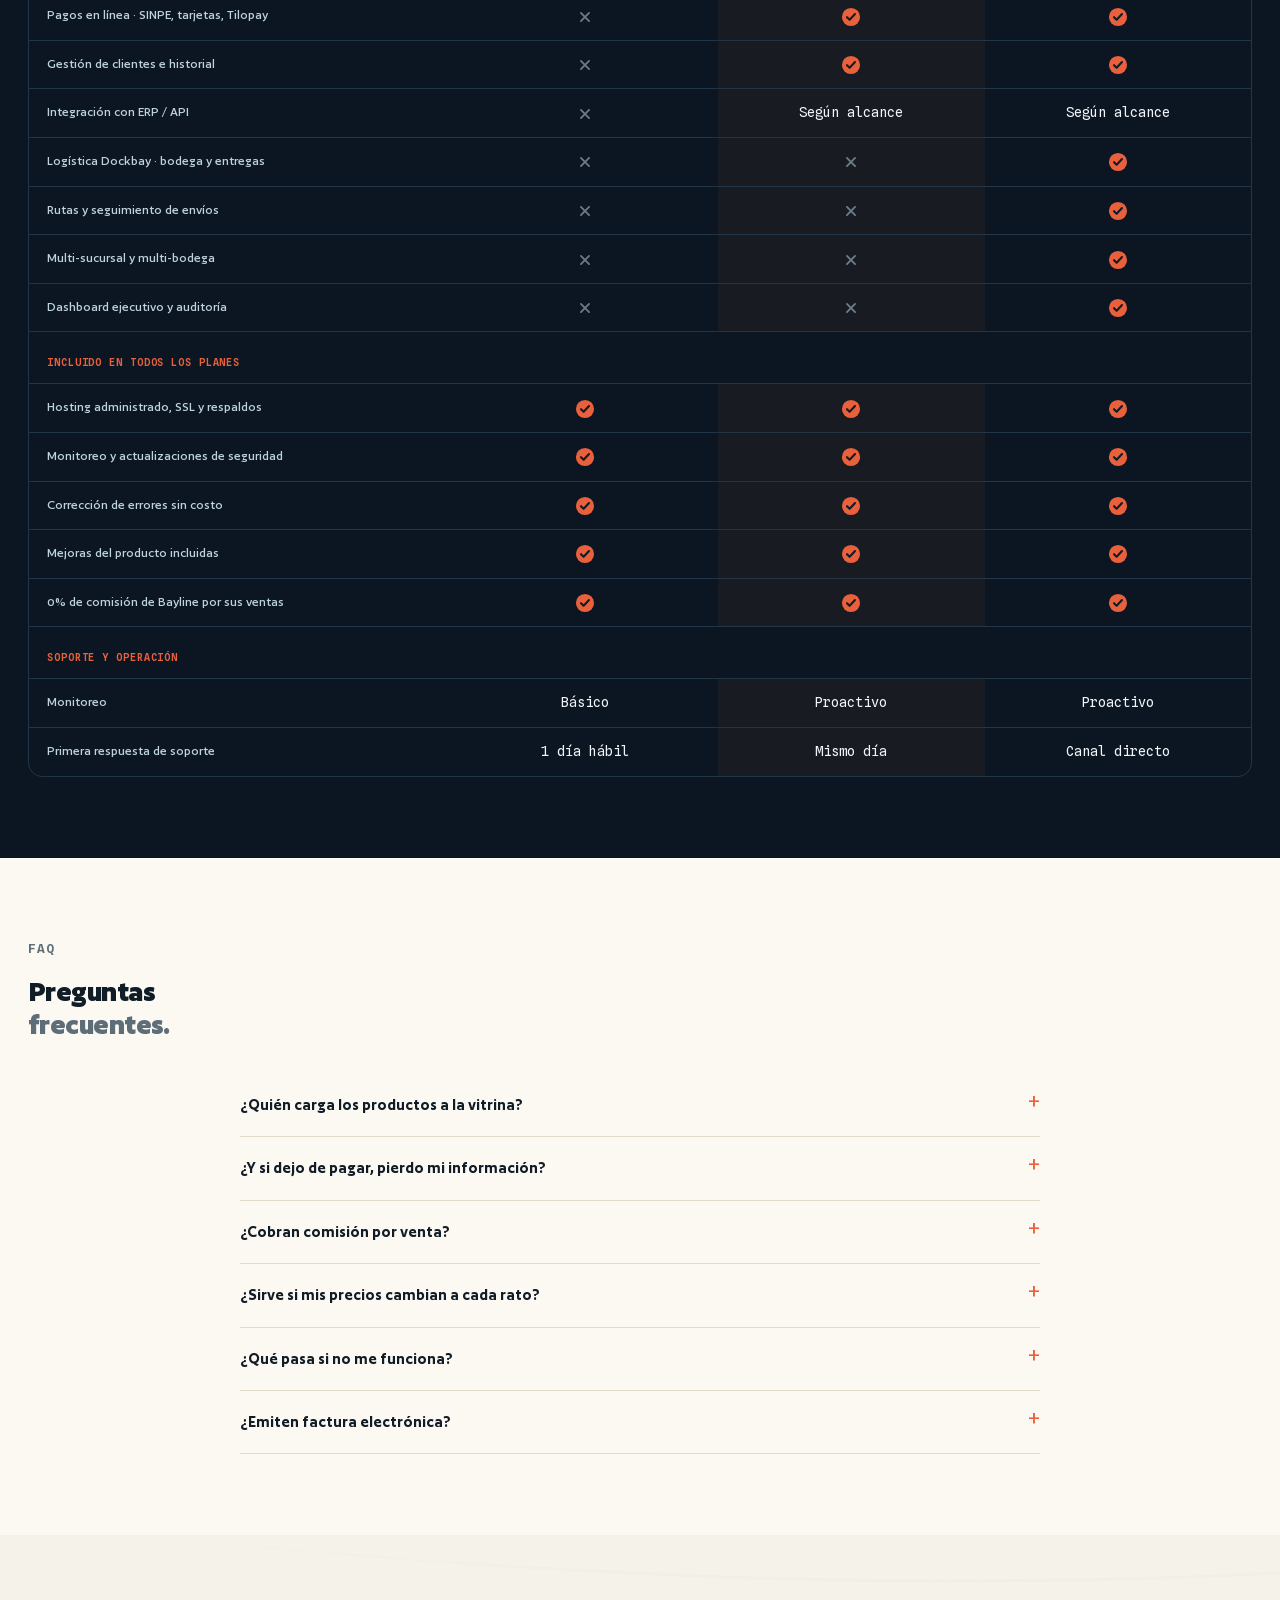
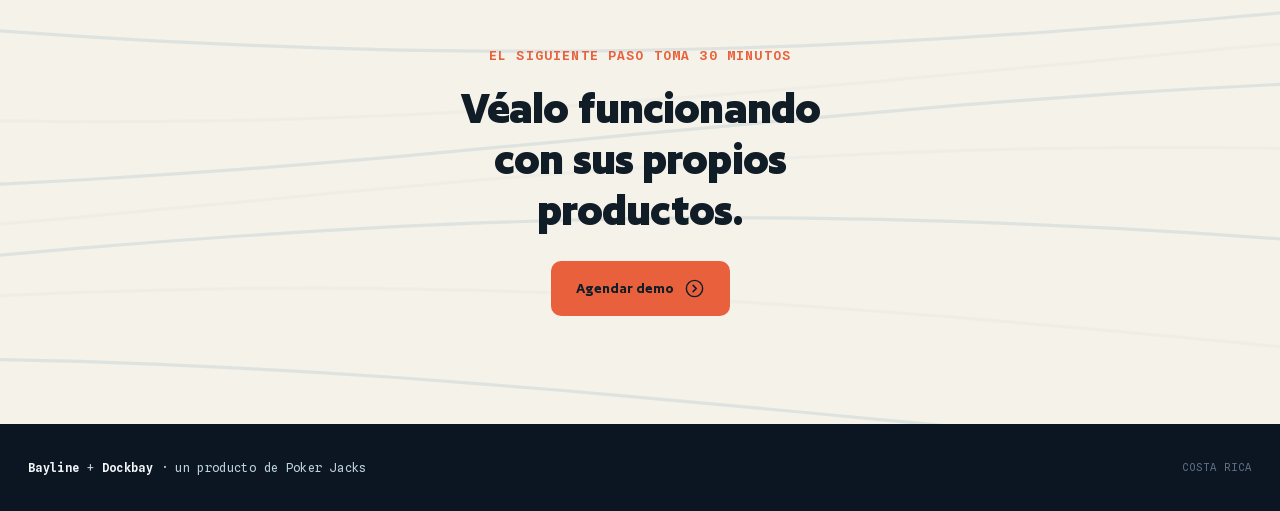
==== commit c4366568: "feat(landing): píxel de Meta preparado, pendiente del identificador Sin píxel no hay pauta posible: " ====
--- a/index.html
+++ b/index.html
@@ -3,6 +3,46 @@
 <meta charset="utf-8">
 <meta name="viewport" content="width=device-width, initial-scale=1, viewport-fit=cover">
 <title>Bayline · su comercio, en ruta</title><link rel="icon" href="/favicon.svg" type="image/svg+xml"><link rel="icon" href="/favicon.ico" sizes="32x32"><link rel="apple-touch-icon" href="/icono-180.png">
+
+<!-- ───────────────────────────────────────────────────────────────────────────
+     PÍXEL DE META · PENDIENTE DE ACTIVAR
+
+     PARA ENCENDERLO: reemplazá PEGAR_ID_DEL_PIXEL_AQUI por el identificador
+     numérico del píxel (unos 15 dígitos). Se saca en el Administrador de
+     eventos de Meta Business → Orígenes de datos → el píxel → «ID del píxel».
+     Es lo único que hay que cambiar; el resto ya está escrito.
+
+     MIENTRAS NO TENGA ID NO CARGA NADA: el guard de abajo corta antes de pedirle
+     el script a Facebook, así que la página no gana ni un request ni una cookie
+     de terceros mientras esto siga sin configurar.
+
+     POR QUÉ HACE FALTA: sin píxel no hay remarketing —no se puede volver a
+     mostrar el anuncio a quien ya visitó—, no se pueden armar públicos
+     similares a partir de los visitantes, y Meta no tiene con qué optimizar la
+     entrega. Es el prerrequisito de cualquier pauta pagada.
+
+     QUÉ REGISTRA: una visita de página (PageView) y, cuando alguien envía el
+     formulario de contacto, un evento Lead. Nada más: ni scroll, ni clics
+     sueltos, ni datos del formulario. El contenido de la consulta no viaja a
+     Meta.
+─────────────────────────────────────────────────────────────────────────── -->
+<script>
+window.PIXEL_META = 'PEGAR_ID_DEL_PIXEL_AQUI';
+(function () {
+  var id = window.PIXEL_META;
+  // Sin id configurado no se carga nada. Evita pedirle el script a Facebook
+  // —y dejar su cookie— mientras la pauta no esté andando.
+  if (!id || id.indexOf('PEGAR') === 0) return;
+  !function(f,b,e,v,n,t,s){if(f.fbq)return;n=f.fbq=function(){n.callMethod?
+  n.callMethod.apply(n,arguments):n.queue.push(arguments)};if(!f._fbq)f._fbq=n;
+  n.push=n;n.loaded=!0;n.version='2.0';n.queue=[];t=b.createElement(e);t.async=!0;
+  t.src=v;s=b.getElementsByTagName(e)[0];s.parentNode.insertBefore(t,s)}
+  (window,document,'script','https://connect.facebook.net/en_US/fbevents.js');
+  fbq('init', id);
+  fbq('track', 'PageView');
+})();
+</script>
+
 <meta name="description" content="Bayline es la plataforma de comercio para negocios de Costa Rica: catálogo, pagos en línea y logística en un solo lugar, con 0% de comisión de nuestra parte.">
 
 <meta property="og:type" content="website">
@@ -984,15 +1024,24 @@
           consentimiento:{aceptado:true, version:'2026-08-12',
             texto:'Autorizo a Poker Jacks a guardar mi nombre, correo, telefono y mensaje unicamente para responder esta consulta.',
             fecha:new Date().toISOString(), pagina:location.href}})})
-        .then(function(r){ if(!r.ok) throw 0; gracias('directo'); })
+        .then(function(r){ if(!r.ok) throw 0; registrarLead('formulario'); gracias('directo'); })
         .catch(function(){ salidaCorreo(m); });
     } else { salidaCorreo(m); }
   }
+  // El evento Lead solo se registra si el píxel está activo. Se dispara cuando
+  // el envío fue ACEPTADO, no al apretar el botón: un envío que falla no es un
+  // lead, y contarlo así le enseñaría a Meta a buscar a la gente equivocada.
+  function registrarLead(via){
+    if (typeof fbq !== 'function') return;
+    fbq('track', 'Lead', { content_name: 'contacto-landing', content_category: via });
+  }
+
   function salidaCorreo(m){
     var q=encodeURIComponent;
     var url='https://mail.google.com/mail/?view=cm&fs=1&to='+q(CORREO)+'&su='+q(m.asunto)+'&body='+q(m.cuerpo);
     var w=window.open(url,'_blank','noopener');
     if(!w){ location.href='mailto:'+CORREO+'?subject='+q(m.asunto)+'&body='+q(m.cuerpo); }
+    registrarLead('correo');
     gracias('correo');
   }
   function cerrar(){ if(box) box.classList.remove('on'); }
